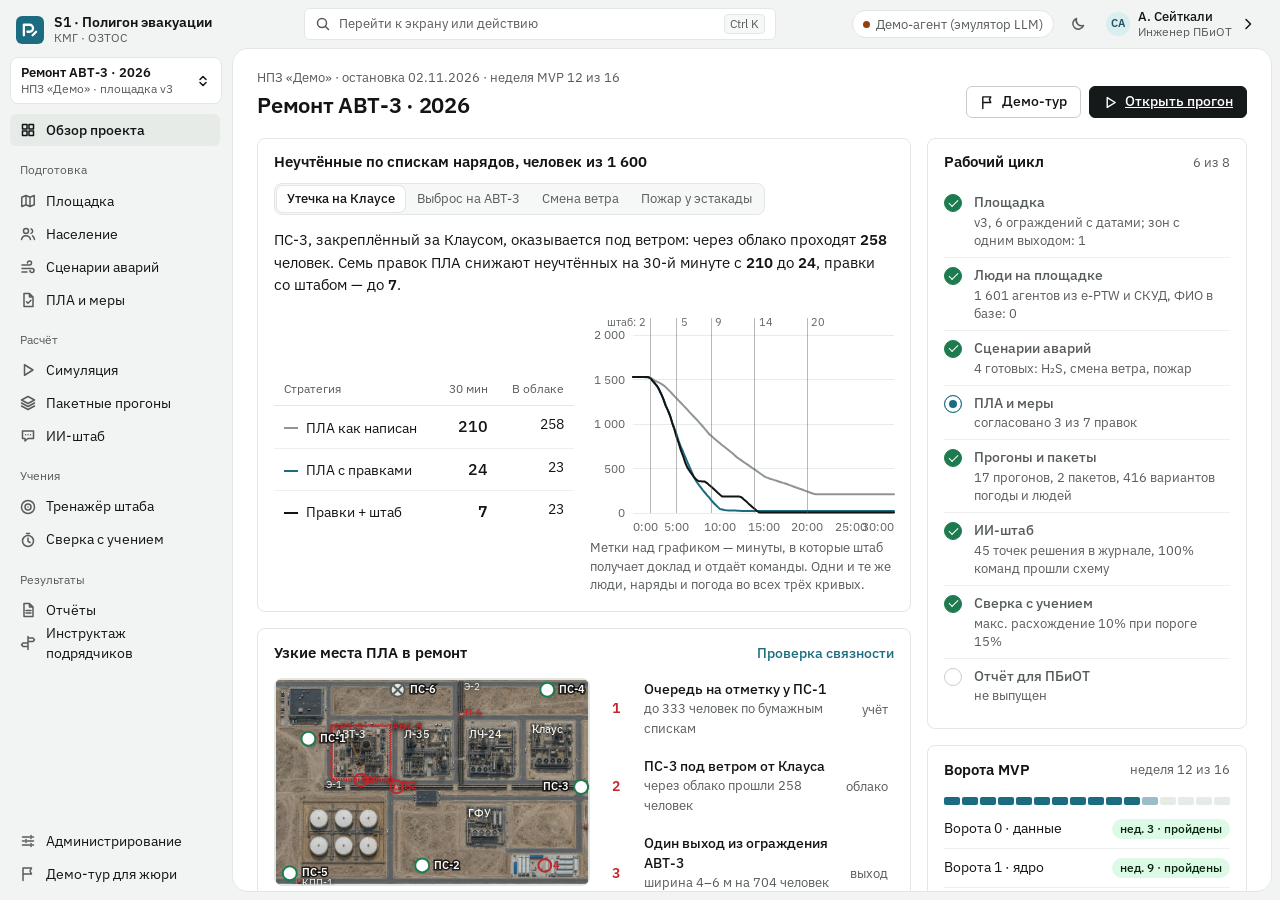
==== evakuaciya-npz.html @ 0a5c3939 "S1: прототип цифрового полигона эвакуации НПЗ Однофайловый прототип для конкурса КМГ ОЗТОС: агентная" ====
<!doctype html>
<html lang="ru" data-theme="light">
<head>
<meta charset="utf-8">
<meta name="viewport" content="width=device-width,initial-scale=1">
<title>S1 · Полигон эвакуации НПЗ</title>
<meta name="description" content="Цифровой полигон эвакуации НПЗ в остановочный ремонт: агентная симуляция людей, облака H₂S или пожара и ИИ-штаба. Прототип на синтетических данных.">
<meta name="color-scheme" content="light dark">
<link rel="icon" href="data:image/svg+xml,%3Csvg xmlns='http://www.w3.org/2000/svg' viewBox='0 0 32 32'%3E%3Crect width='32' height='32' rx='7' fill='%231b6c80'/%3E%3Cpath d='M9 22V10h6.5a4 4 0 0 1 0 8H13' fill='none' stroke='white' stroke-width='2.6' stroke-linecap='round' stroke-linejoin='round'/%3E%3Cpath d='M19 22l4-4' stroke='white' stroke-width='2.6' stroke-linecap='round'/%3E%3C/svg%3E">
<script>try{var t=localStorage.getItem('s1.theme');if(t)document.documentElement.dataset.theme=t;else if(matchMedia('(prefers-color-scheme: dark)').matches)document.documentElement.dataset.theme='dark'}catch(e){}</script>
<style>
/* cyrillic-ext */
@font-face {
  font-family: 'IBM Plex Mono';
  font-style: normal;
  font-weight: 400;
  font-display: swap;
  src: url([data-uri]) format('woff2');
  unicode-range: U+0460-052F, U+1C80-1C8A, U+20B4, U+2DE0-2DFF, U+A640-A69F, U+FE2E-FE2F;
}
/* cyrillic */
@font-face {
  font-family: 'IBM Plex Mono';
  font-style: normal;
  font-weight: 400;
  font-display: swap;
  src: url([data-uri]) format('woff2');
  unicode-range: U+0301, U+0400-045F, U+0490-0491, U+04B0-04B1, U+2116;
}
/* latin */
@font-face {
  font-family: 'IBM Plex Mono';
  font-style: normal;
  font-weight: 400;
  font-display: swap;
  src: url([data-uri]) format('woff2');
  unicode-range: U+0000-00FF, U+0131, U+0152-0153, U+02BB-02BC, U+02C6, U+02DA, U+02DC, U+0304, U+0308, U+0329, U+2000-206F, U+20AC, U+2122, U+2191, U+2193, U+2212, U+2215, U+FEFF, U+FFFD;
}
/* cyrillic-ext */
@font-face {
  font-family: 'IBM Plex Mono';
  font-style: normal;
  font-weight: 500;
  font-display: swap;
  src: url([data-uri]) format('woff2');
  unicode-range: U+0460-052F, U+1C80-1C8A, U+20B4, U+2DE0-2DFF, U+A640-A69F, U+FE2E-FE2F;
}
/* cyrillic */
@font-face {
  font-family: 'IBM Plex Mono';
  font-style: normal;
  font-weight: 500;
  font-display: swap;
  src: url([data-uri]) format('woff2');
  unicode-range: U+0301, U+0400-045F, U+0490-0491, U+04B0-04B1, U+2116;
}
/* latin */
@font-face {
  font-family: 'IBM Plex Mono';
  font-style: normal;
  font-weight: 500;
  font-display: swap;
  src: url([data-uri]) format('woff2');
  unicode-range: U+0000-00FF, U+0131, U+0152-0153, U+02BB-02BC, U+02C6, U+02DA, U+02DC, U+0304, U+0308, U+0329, U+2000-206F, U+20AC, U+2122, U+2191, U+2193, U+2212, U+2215, U+FEFF, U+FFFD;
}
/* cyrillic-ext */
@font-face {
  font-family: 'IBM Plex Sans';
  font-style: normal;
  font-weight: 400;
  font-stretch: 100%;
  font-display: swap;
  src: url([data-uri]) format('woff2');
  unicode-range: U+0460-052F, U+1C80-1C8A, U+20B4, U+2DE0-2DFF, U+A640-A69F, U+FE2E-FE2F;
}
/* cyrillic */
@font-face {
  font-family: 'IBM Plex Sans';
  font-style: normal;
  font-weight: 400;
  font-stretch: 100%;
  font-display: swap;
  src: url([data-uri]) format('woff2');
  unicode-range: U+0301, U+0400-045F, U+0490-0491, U+04B0-04B1, U+2116;
}
/* latin */
@font-face {
  font-family: 'IBM Plex Sans';
  font-style: normal;
  font-weight: 400;
  font-stretch: 100%;
  font-display: swap;
  src: url([data-uri]) format('woff2');
  unicode-range: U+0000-00FF, U+0131, U+0152-0153, U+02BB-02BC, U+02C6, U+02DA, U+02DC, U+0304, U+0308, U+0329, U+2000-206F, U+20AC, U+2122, U+2191, U+2193, U+2212, U+2215, U+FEFF, U+FFFD;
}
/* cyrillic-ext */
@font-face {
  font-family: 'IBM Plex Sans';
  font-style: normal;
  font-weight: 500;
  font-stretch: 100%;
  font-display: swap;
  src: url([data-uri]) format('woff2');
  unicode-range: U+0460-052F, U+1C80-1C8A, U+20B4, U+2DE0-2DFF, U+A640-A69F, U+FE2E-FE2F;
}
/* cyrillic */
@font-face {
  font-family: 'IBM Plex Sans';
  font-style: normal;
  font-weight: 500;
  font-stretch: 100%;
  font-display: swap;
  src: url([data-uri]) format('woff2');
  unicode-range: U+0301, U+0400-045F, U+0490-0491, U+04B0-04B1, U+2116;
}
/* latin */
@font-face {
  font-family: 'IBM Plex Sans';
  font-style: normal;
  font-weight: 500;
  font-stretch: 100%;
  font-display: swap;
  src: url([data-uri]) format('woff2');
  unicode-range: U+0000-00FF, U+0131, U+0152-0153, U+02BB-02BC, U+02C6, U+02DA, U+02DC, U+0304, U+0308, U+0329, U+2000-206F, U+20AC, U+2122, U+2191, U+2193, U+2212, U+2215, U+FEFF, U+FFFD;
}
/* cyrillic-ext */
@font-face {
  font-family: 'IBM Plex Sans';
  font-style: normal;
  font-weight: 600;
  font-stretch: 100%;
  font-display: swap;
  src: url([data-uri]) format('woff2');
  unicode-range: U+0460-052F, U+1C80-1C8A, U+20B4, U+2DE0-2DFF, U+A640-A69F, U+FE2E-FE2F;
}
/* cyrillic */
@font-face {
  font-family: 'IBM Plex Sans';
  font-style: normal;
  font-weight: 600;
  font-stretch: 100%;
  font-display: swap;
  src: url([data-uri]) format('woff2');
  unicode-range: U+0301, U+0400-045F, U+0490-0491, U+04B0-04B1, U+2116;
}
/* latin */
@font-face {
  font-family: 'IBM Plex Sans';
  font-style: normal;
  font-weight: 600;
  font-stretch: 100%;
  font-display: swap;
  src: url([data-uri]) format('woff2');
  unicode-range: U+0000-00FF, U+0131, U+0152-0153, U+02BB-02BC, U+02C6, U+02DA, U+02DC, U+0304, U+0308, U+0329, U+2000-206F, U+20AC, U+2122, U+2191, U+2193, U+2212, U+2215, U+FEFF, U+FFFD;
}

/* S1 · Полигон эвакуации. Светлая тема — «лист в раме», тёмная — «ситуационный центр».
   Сетка: сайдбар 232 + лист (инсет 8 справа и снизу). Внутри листа отступ 24, один зазор 16 по всем рядам. */
:root{
  --frame:#f1f4f2; --surface:#ffffff; --raised:#f6f8f7; --active:#e6ebe8; --border:#e2e7e4; --rule:#edf0ee; --control:#c8cfcb;
  --text:#131416; --ink:#131416; --muted:#565c59; --faint:#646a67;
  --accent:#1b6c80; --accent-ink:#ffffff; --accent-soft:#e3eff2;
  --primary:#16191a; --primary-ink:#ffffff;
  --positive:#1e7b4f; --negative:#c4242a; --warning:#92400e;
  --chart-1:#1b6c80; --chart-2:#2f70bb; --chart-3:#a86f0c; --chart-4:#565c59; --chart-muted:#b9c0bc; --chart-mark:#131416;
  --grid:#e7ebe9; --axis-ink:#5f6562; --chart-span:.06; --chart-track:#e6ebe8;
  --pill-positive-bg:#dcfae5; --pill-positive-ink:#04250e; --pill-negative-bg:#ffedea; --pill-negative-ink:#831c1e;
  --pill-warning-bg:#fff6dd; --pill-warning-ink:#7a3a0b; --pill-neutral-bg:#ebeeec; --pill-neutral-ink:#353736;
  --pill-info-bg:#e3eff2; --pill-info-ink:#0f4a59;
  /* карта */
  --map:#eef1ec; --unit:#d8ded6; --unit-line:#a9b3a7; --tank:#cad1c7; --build:#7d8a85; --rack:#55625d; --camp:#e8dfcb; --fence:#c4242a;
  --p-wait:#8a948f; --p-move:#1f6fb2; --p-queue:#c27c00; --p-reg:#2f7a3b; --p-shel:#6f7f2a; --p-camp:#a0522d; --p-inc:#c4242a; --p-left:#3d4441;
  --s-asis:#8f9692; --s-fixed:#1b6c80; --s-shtab:#2f70bb; --s-fixshtab:#131416; --s-roles:#a86f0c; --s-live:#a86f0c; --s-human:#a86f0c;
  --radius-card:8px; --radius-control:6px; --radius-chip:4px; --radius-sheet:16px;
  --gap:16px; --pad:24px; --row:44px; --ctl:32px; --side-w:232px;
  --font:"IBM Plex Sans",system-ui,-apple-system,"Segoe UI",sans-serif;
  --mono:"IBM Plex Mono",ui-monospace,Consolas,monospace;
  --shadow-float:0 10px 30px rgba(16,24,20,.14),0 2px 6px rgba(16,24,20,.06);
  --sel-line:2px;
  color-scheme:light;
}
:root[data-theme="dark"]{
  --frame:#171719; --surface:#131217; --raised:#1d1c21; --active:#212023; --border:#26252a; --rule:#1f1e23; --control:#3a3a3e;
  --text:#f4f4f5; --ink:#f4f4f5; --muted:#a2a4aa; --faint:#9a9ca2;
  --accent:#4a8ad6; --accent-ink:#0b0b0d; --accent-soft:#17263a;
  --primary:#f4f4f5; --primary-ink:#0b0b0d;
  --positive:#44a282; --negative:#e5566f; --warning:#d9a441;
  --chart-1:#f2f2f3; --chart-2:#4a8ad6; --chart-3:#d9a441; --chart-4:#8a8c92; --chart-muted:#4a4a50; --chart-mark:#f2f2f3;
  --grid:#2a292e; --axis-ink:#9a9ca2; --chart-span:.12; --chart-track:#2a292e;
  --pill-positive-bg:#1b2828; --pill-positive-ink:#5fc39c; --pill-negative-bg:#2c1a20; --pill-negative-ink:#f07b8f;
  --pill-warning-bg:#2a2416; --pill-warning-ink:#e2b75c; --pill-neutral-bg:#212023; --pill-neutral-ink:#c9cacd;
  --pill-info-bg:#17263a; --pill-info-ink:#8db8ea;
  --map:#0f0f12; --unit:#1d1f23; --unit-line:#383b40; --tank:#25272b; --build:#4c5156; --rack:#80868c; --camp:#2a261d; --fence:#e5566f;
  --p-wait:#7d8287; --p-move:#5aa9e6; --p-queue:#e2b54a; --p-reg:#5fc39c; --p-shel:#b5c45a; --p-camp:#d98b5f; --p-inc:#f0566f; --p-left:#c9cacd;
  --s-asis:#8a8c92; --s-fixed:#f2f2f3; --s-shtab:#4a8ad6; --s-fixshtab:#4a8ad6; --s-roles:#d9a441; --s-live:#d9a441; --s-human:#d9a441;
  --radius-card:6px; --radius-control:999px; --radius-chip:4px; --radius-sheet:0px;
  --row:42px; --ctl:34px;
  --shadow-float:0 12px 28px rgba(0,0,0,.45);
  --sel-line:1px;
  color-scheme:dark;
}
*{box-sizing:border-box}
[hidden]{display:none!important}
html,body{height:100%}
body{margin:0;background:var(--frame);color:var(--text);font:400 14px/1.45 var(--font);-webkit-font-smoothing:antialiased;text-rendering:optimizeLegibility}
::selection{background:var(--accent);color:var(--accent-ink)}
:focus-visible{outline:2px solid var(--accent);outline-offset:2px;border-radius:4px}
button,input,select,textarea{font:inherit;color:inherit}
button{cursor:pointer}
a{color:inherit}
h1,h2,h3,h4{margin:0;font-weight:600;line-height:1.2;text-wrap:balance}
p{margin:0}
.num,td.n,th.n,.kpi b,.tnum{font-variant-numeric:tabular-nums}
.mono{font-family:var(--mono);font-size:12.5px}
.skip{position:absolute;left:-999px;top:8px;z-index:100;background:var(--surface);padding:8px 12px;border-radius:6px}
.skip:focus{left:8px}
*{scrollbar-width:thin;scrollbar-color:var(--control) transparent}
::-webkit-scrollbar{width:10px;height:10px}::-webkit-scrollbar-thumb{background:var(--control);border-radius:8px;border:3px solid transparent;background-clip:content-box}

/* ---------- оболочка ---------- */
.app{display:grid;grid-template-columns:var(--side-w) minmax(0,1fr);grid-template-rows:48px minmax(0,1fr);height:100vh;height:100dvh}
.side{grid-row:1/3;display:flex;flex-direction:column;min-height:0;padding:12px 10px 10px}
.brand{display:flex;gap:10px;align-items:center;padding:2px 6px 12px}
.mark{width:28px;height:28px;flex:none}.mark rect{fill:var(--accent)}.mark path{stroke:var(--accent-ink)}
.brand-t{display:grid;line-height:1.2}.brand-t b{font-size:14px;font-weight:600}.brand-t span{font-size:12px;color:var(--muted)}
.proj{display:flex;align-items:center;gap:8px;width:100%;text-align:left;border:1px solid var(--border);background:var(--surface);border-radius:var(--radius-card);padding:7px 10px;margin-bottom:10px}
.proj:hover{border-color:var(--control)}
.proj-t{display:grid;flex:1;min-width:0;line-height:1.25}.proj-t b{font-size:13px;font-weight:600;white-space:nowrap;overflow:hidden;text-overflow:ellipsis}.proj-t span{font-size:12px;color:var(--muted);white-space:nowrap;overflow:hidden;text-overflow:ellipsis}
.nav{flex:1;overflow:auto;display:grid;align-content:start;gap:1px;padding-right:2px}
.nav-g{font-size:12px;color:var(--muted);padding:14px 10px 5px}
.nav a{display:flex;align-items:center;gap:10px;height:32px;padding:0 10px;border-radius:6px;text-decoration:none;color:var(--text);font-size:14px;position:relative}
.nav a .ic{color:var(--muted)}
.nav a:hover{background:var(--active)}
.nav a[aria-current="page"]{background:var(--active);font-weight:500}
.nav a[aria-current="page"] .ic{color:var(--text)}
.nav a .cnt{margin-left:auto;font-size:12px;color:var(--muted);font-variant-numeric:tabular-nums}
.nav a .cnt.hot{color:var(--negative);font-weight:600}
.nav a.locked{color:var(--muted)}
.nav a.locked .lk{margin-left:auto}
:root[data-theme="dark"] .nav a[aria-current="page"]{background:none;color:#fff}
:root[data-theme="dark"] .nav a[aria-current="page"]::after{content:"";position:absolute;left:36px;right:auto;bottom:4px;height:1px;width:var(--lw,60%);background:var(--accent)}
:root[data-theme="dark"] .nav a:hover{background:var(--raised)}
.side-foot{display:grid;gap:1px;padding-top:8px}
.ic{width:16px;height:16px;flex:none;fill:none;stroke:currentColor;stroke-width:1.5;stroke-linecap:round;stroke-linejoin:round}
.top{display:flex;align-items:center;gap:12px;padding:0 16px 0 8px;min-width:0}
.menu-btn{display:none}
.top-title{display:none}
.search{display:flex;align-items:center;gap:8px;height:32px;width:min(520px,46%);margin:0 auto;border:1px solid var(--border);background:var(--surface);border-radius:var(--radius-control);padding:0 10px;color:var(--muted);font-size:13px}
.search span{flex:1;text-align:left;white-space:nowrap;overflow:hidden;text-overflow:ellipsis}
.search:hover{border-color:var(--control)}
kbd{font-family:var(--font);font-size:11.5px;border:1px solid var(--border);border-radius:4px;padding:1px 5px;color:var(--muted);background:var(--raised)}
.top-r{display:flex;align-items:center;gap:8px;flex:none}
.icon-btn{width:32px;height:32px;display:grid;place-items:center;border:1px solid transparent;background:none;border-radius:var(--radius-control);color:var(--muted)}
.icon-btn:hover{background:var(--active);color:var(--text)}
.chip-btn{display:inline-flex;align-items:center;gap:6px;height:28px;padding:0 10px;border:1px solid var(--border);background:var(--surface);border-radius:999px;font-size:12.5px;color:var(--muted);white-space:nowrap}
.chip-btn:hover{border-color:var(--control);color:var(--text)}
.dot{width:7px;height:7px;border-radius:50%;background:currentColor;display:inline-block;flex:none}
.dot.ok{color:var(--positive)}.dot.bad{color:var(--negative)}.dot.warn{color:var(--warning)}.dot.off{color:var(--faint)}
.user{display:flex;align-items:center;gap:8px;height:32px;padding:0 8px 0 4px;border:0;background:none;border-radius:var(--radius-control)}
.user:hover{background:var(--active)}
.ava{width:24px;height:24px;border-radius:50%;display:grid;place-items:center;font-size:11px;font-weight:600;flex:none}
.user-t{display:grid;text-align:left;line-height:1.15}.user-t b{font-size:13px;font-weight:500}.user-t span{font-size:11.5px;color:var(--muted)}
.sheet{grid-column:2;margin:0 8px 8px 0;background:var(--surface);border:1px solid var(--border);border-radius:var(--radius-sheet);overflow:auto;min-width:0;position:relative;outline:none}
:root[data-theme="dark"] .sheet{margin:0;border-width:1px 0 0 1px;background:var(--frame)}
.page{padding:20px var(--pad) 40px;display:grid;gap:var(--gap);align-content:start;min-width:0}
.page>*{min-width:0}

/* ---------- заголовок экрана ---------- */
.title-row{display:flex;flex-wrap:wrap;gap:12px 24px;align-items:flex-end;justify-content:space-between;padding-bottom:4px}
.title-row .tt{display:grid;gap:4px;min-width:0;flex:1 1 420px}
.crumb{font-size:13px;color:var(--muted);display:flex;gap:6px;align-items:center;flex-wrap:wrap}
.crumb a{text-decoration:none}.crumb a:hover{color:var(--text)}
h1{font-size:22px;letter-spacing:-.01em}
:root[data-theme="dark"] h1{font-size:24px;font-weight:700}
.sub{font-size:14px;color:var(--muted);max-width:110ch}
.sub b{color:var(--text);font-weight:600}
.actions{display:flex;flex-wrap:wrap;gap:8px;align-items:center}
h2{font-size:16px}
h3{font-size:14px;font-weight:600}
:root[data-theme="dark"] h2{font-weight:600}
.sec-h{display:flex;align-items:baseline;justify-content:space-between;gap:12px;flex-wrap:wrap}
.sec-h .meta{font-size:12.5px;color:var(--muted)}
.note{font-size:13px;color:var(--muted)}
sub{font-size:.68em;line-height:0;vertical-align:-.12em}
.lead{font-size:14px;color:var(--text);max-width:96ch}

/* ---------- кнопки и контролы ---------- */
.btn{display:inline-flex;align-items:center;justify-content:center;gap:7px;height:var(--ctl);padding:0 13px;border:1px solid var(--control);background:var(--surface);border-radius:var(--radius-control);font-size:13.5px;font-weight:500;white-space:nowrap;transition:background .15s,border-color .15s,transform .1s}
.btn:hover{border-color:var(--text)}
.btn:active{transform:translateY(1px)}
.btn.primary{background:var(--primary);border-color:var(--primary);color:var(--primary-ink)}
.btn.primary:hover{opacity:.9}
.btn.accent{background:var(--accent);border-color:var(--accent);color:var(--accent-ink)}
.btn.ghost{border-color:transparent;background:none}
.btn.ghost:hover{background:var(--active);border-color:transparent}
.btn.sm{height:28px;padding:0 10px;font-size:13px}
.btn.danger{color:var(--negative);border-color:var(--pill-negative-bg)}
.btn:disabled,.btn[aria-disabled="true"]{opacity:.55;cursor:not-allowed;transform:none}
.btn .ic{width:15px;height:15px}
.link{background:none;border:0;padding:0;color:var(--accent);font-weight:500;text-decoration:none;cursor:pointer}
.link:hover{text-decoration:underline;text-underline-offset:3px}
:root[data-theme="dark"] .link{color:#8db8ea}
.seg{min-width:0;display:inline-flex;align-items:center;gap:2px;padding:2px;background:var(--raised);border:1px solid var(--border);border-radius:calc(var(--radius-control) + 2px);max-width:100%;overflow-x:auto}
.seg button{height:26px;padding:0 10px;border:0;background:none;border-radius:var(--radius-control);font-size:13px;color:var(--muted);white-space:nowrap}
.seg button:hover{color:var(--text)}
.seg button[aria-pressed="true"]{background:var(--surface);color:var(--text);font-weight:500;box-shadow:0 0 0 1px var(--border)}
:root[data-theme="dark"] .seg{background:none;border-color:transparent;padding:0;gap:14px}
:root[data-theme="dark"] .seg button{padding:0;height:26px;border-radius:0}
:root[data-theme="dark"] .seg button[aria-pressed="true"]{background:none;box-shadow:inset 0 -1px 0 var(--accent);color:#fff}
.tabs{display:flex;gap:20px;border-bottom:1px solid var(--border);overflow-x:auto;scrollbar-width:none}
.tabs button,.tabs a{height:38px;border:0;background:none;padding:0;font-size:14px;color:var(--muted);white-space:nowrap;position:relative;text-decoration:none;display:inline-flex;align-items:center;gap:6px}
.tabs button:hover,.tabs a:hover{color:var(--text)}
.tabs [aria-selected="true"]{color:var(--text);font-weight:500}
.tabs [aria-selected="true"]::after{content:"";position:absolute;left:-2px;right:-2px;bottom:-1px;height:var(--sel-line);background:var(--text)}
:root[data-theme="dark"] .tabs [aria-selected="true"]::after{background:var(--accent);left:0;right:0}
.tabs .c{font-size:12px;color:var(--muted)}
.field{display:grid;gap:6px;min-width:0}
.field>label,.field>.lab{font-size:13px;font-weight:500}
.field .hint{font-size:12px;color:var(--muted)}
.inp,.sel,textarea.inp{height:36px;border:1px solid var(--control);background:var(--surface);border-radius:var(--radius-control);padding:0 10px;min-width:0;width:100%}
:root[data-theme="dark"] .inp,:root[data-theme="dark"] .sel{border-radius:6px;background:var(--raised)}
textarea.inp{height:auto;min-height:96px;padding:8px 10px;font-family:var(--mono);font-size:12.5px;line-height:1.5;resize:vertical}
.inp:hover,.sel:hover{border-color:var(--muted)}
.inp:focus,.sel:focus{outline:2px solid var(--accent);outline-offset:-1px;border-color:transparent}
.sel{appearance:none;background-image:url("data:image/svg+xml,%3Csvg xmlns='http://www.w3.org/2000/svg' viewBox='0 0 16 16'%3E%3Cpath d='M4.5 6.5 8 10l3.5-3.5' fill='none' stroke='%23777' stroke-width='1.5' stroke-linecap='round'/%3E%3C/svg%3E");background-repeat:no-repeat;background-position:right 8px center;background-size:14px;padding-right:28px}
.sel.sm,.inp.sm{height:30px;font-size:13px}
.range{display:grid;grid-template-columns:minmax(0,1fr) auto;gap:10px;align-items:center}
.range output{font-size:13px;font-variant-numeric:tabular-nums;min-width:52px;text-align:right}
input[type=range]{accent-color:var(--accent);width:100%}
input[type=checkbox],input[type=radio]{accent-color:var(--accent);width:15px;height:15px;margin:0}
.chk{display:inline-flex;align-items:center;gap:8px;font-size:13.5px;cursor:pointer}
.switch{position:relative;width:30px;height:18px;flex:none;appearance:none;background:var(--control);border-radius:999px;cursor:pointer;transition:background .15s;margin:0}
.switch::after{content:"";position:absolute;left:2px;top:2px;width:14px;height:14px;border-radius:50%;background:#fff;transition:transform .15s}
.switch:checked{background:var(--positive)}
.switch:checked::after{transform:translateX(12px)}
.switch:disabled{opacity:.5;cursor:not-allowed}
.grid-f{display:grid;grid-template-columns:repeat(auto-fill,minmax(210px,1fr));gap:14px 16px}

/* ---------- панели ---------- */
.card{background:var(--surface);border:1px solid var(--border);border-radius:var(--radius-card);min-width:0}
:root[data-theme="dark"] .card{background:var(--surface);border-color:var(--border)}
.card-h{display:flex;align-items:center;justify-content:space-between;gap:12px;padding:14px 16px 0;flex-wrap:wrap}
.card-h h2,.card-h h3{font-size:15px}
.card-h .meta{font-size:12.5px;color:var(--muted)}
.card-b{padding:14px 16px 16px;display:grid;gap:12px;min-width:0}
.card-b>*{min-width:0}
.well{background:var(--raised);border-radius:var(--radius-card);padding:12px 14px}
.row2{display:grid;grid-template-columns:minmax(0,1fr) minmax(0,1fr);gap:var(--gap);align-items:start}
.row-rail{display:grid;grid-template-columns:minmax(0,1fr) 360px;gap:var(--gap);align-items:start}
.row-3{display:grid;grid-template-columns:repeat(3,minmax(0,1fr));gap:var(--gap);align-items:start}
.stack{display:grid;gap:var(--gap);align-content:start;min-width:0}
.split{display:grid;grid-template-columns:minmax(0,1.15fr) minmax(0,1fr);gap:var(--gap);align-items:start}

/* KPI: один контейнер, ячейки разделены линиями */
.kpis{display:grid;grid-template-columns:repeat(var(--n,4),minmax(0,1fr));border:1px solid var(--border);border-radius:var(--radius-card);background:var(--surface)}
.kpis>div{padding:12px 16px;display:grid;gap:2px;align-content:start;min-width:0}
.kpis>div+div{border-left:1px solid var(--border)}
.kpis .l{font-size:13px;color:var(--muted)}
.kpis b{font-size:24px;font-weight:500;letter-spacing:-.01em;line-height:1.2}
:root[data-theme="dark"] .kpis b{font-weight:400}
.kpis .c{font-size:12px;color:var(--muted)}
.kpis b small{font-size:13px;color:var(--muted);font-weight:400;margin-left:3px}
.kpis .bad b{color:var(--negative)}.kpis .ok b{color:var(--positive)}
.kpis.big b{font-size:28px}

/* таблицы */
.tbox{overflow-x:auto;max-width:100%}
table.t{border-collapse:collapse;width:100%;font-size:13.5px}
table.t th{font-size:12px;font-weight:400;color:var(--muted);text-align:left;padding:8px 10px;white-space:nowrap;vertical-align:bottom}
table.t td{padding:9px 10px;border-top:1px solid var(--rule);vertical-align:top}
table.t tr:first-child td{border-top-color:var(--border)}
table.t td.n,table.t th.n{text-align:right;white-space:nowrap}
table.t td .s2{display:block;font-size:12px;color:var(--muted)}
table.t tbody tr.click{cursor:pointer}
table.t tbody tr.click:hover td{background:var(--raised)}
table.t tr.sel td{background:var(--active)}
table.t .better{color:var(--positive);font-weight:600}
table.t .worse{color:var(--negative);font-weight:600}
table.t .muted{color:var(--muted)}
.dash{color:var(--faint)}
.pill{display:inline-flex;align-items:center;gap:5px;height:20px;padding:0 8px;border-radius:999px;font-size:12px;font-weight:500;white-space:nowrap;flex:none;background:var(--pill-neutral-bg);color:var(--pill-neutral-ink)}
.pill.ok{background:var(--pill-positive-bg);color:var(--pill-positive-ink)}
.pill.bad{background:var(--pill-negative-bg);color:var(--pill-negative-ink)}
.pill.warn{background:var(--pill-warning-bg);color:var(--pill-warning-ink)}
.pill.info{background:var(--pill-info-bg);color:var(--pill-info-ink)}
.tag{font-family:var(--mono);font-size:12px;padding:1px 6px;border-radius:var(--radius-chip);background:var(--raised);border:1px solid var(--border);white-space:nowrap}
.sw{display:inline-block;width:10px;height:10px;border-radius:2px;flex:none;vertical-align:-1px}
.swl{display:inline-block;width:14px;height:0;border-top:2px solid;vertical-align:3px;flex:none}
.lg{display:flex;flex-wrap:wrap;gap:4px 14px;font-size:12.5px;color:var(--muted);align-items:center}
.lg span{display:inline-flex;align-items:center;gap:6px}
.notice{display:flex;gap:10px;align-items:flex-start;padding:10px 14px;border-radius:var(--radius-card);background:var(--pill-warning-bg);color:var(--pill-warning-ink);font-size:13px;border:1px solid color-mix(in srgb,var(--pill-warning-ink) 18%,transparent)}
.notice.info{background:var(--pill-info-bg);color:var(--pill-info-ink);border-color:color-mix(in srgb,var(--pill-info-ink) 15%,transparent)}
.notice.bad{background:var(--pill-negative-bg);color:var(--pill-negative-ink);border-color:color-mix(in srgb,var(--pill-negative-ink) 15%,transparent)}
.notice.ok{background:var(--pill-positive-bg);color:var(--pill-positive-ink);border-color:color-mix(in srgb,var(--pill-positive-ink) 15%,transparent)}
.notice b{font-weight:600}
.finding{font-size:15px;line-height:1.5;max-width:100ch}
.finding b{font-weight:600}
.empty{border:1px dashed var(--control);border-radius:var(--radius-card);padding:14px 16px;font-size:13px;color:var(--muted);display:flex;gap:12px;align-items:center;justify-content:space-between;flex-wrap:wrap}
.sk{background:var(--raised);border-radius:4px;color:transparent!important}
.kv{display:grid;grid-template-columns:auto minmax(0,1fr);gap:6px 16px;font-size:13.5px}
.kv dt{color:var(--muted)}.kv dd{margin:0;text-align:right;font-variant-numeric:tabular-nums}
.list{display:grid}
.list>*{display:grid;grid-template-columns:minmax(0,1fr) auto;gap:4px 12px;align-items:center;padding:9px 0;border-top:1px solid var(--rule);font-size:13.5px}
.list>*:first-child{border-top:0;padding-top:2px}
.list .s2{grid-column:1;font-size:12px;color:var(--muted)}
.list button.it{all:unset;display:contents}
.it-btn{display:grid;grid-template-columns:22px minmax(0,1fr) auto;gap:10px;align-items:center;text-align:left;width:100%;border:0;background:none;padding:9px 6px;border-radius:6px;font-size:13.5px}
.it-btn:hover{background:var(--raised)}
.it-btn .r{font-size:12.5px;color:var(--muted);font-variant-numeric:tabular-nums}
.it-btn .k{font-size:12.5px;color:var(--muted);font-variant-numeric:tabular-nums}

/* шаги рабочего цикла */
.steps{display:grid;gap:0}
.step{display:grid;grid-template-columns:20px minmax(0,1fr) auto;gap:10px;align-items:start;padding:8px 0;border-top:1px solid var(--rule);text-decoration:none}
.step:first-child{border-top:0}
.step .st{width:18px;height:18px;border-radius:50%;border:1.5px solid var(--control);display:grid;place-items:center;margin-top:1px}
.step.done .st{background:var(--positive);border-color:var(--positive)}
.step.done .st::after{content:"";width:8px;height:4px;border:solid #fff;border-width:0 0 1.6px 1.6px;transform:rotate(-45deg) translate(1px,-1px)}
.step.now .st{border-color:var(--accent);box-shadow:inset 0 0 0 4px var(--surface);background:var(--accent)}
.step b{font-size:13.5px;font-weight:500;display:block}
.step span{font-size:12.5px;color:var(--muted)}
.step .r{font-size:12.5px;color:var(--muted);font-variant-numeric:tabular-nums;white-space:nowrap}
.step:hover b{text-decoration:underline;text-underline-offset:3px}

/* ворота */
.gates{display:grid;grid-template-columns:repeat(16,minmax(0,1fr));gap:2px;margin-top:4px}
.gates i{height:8px;border-radius:2px;background:var(--chart-track)}
.gates i.d{background:var(--chart-1)}.gates i.c{background:var(--chart-1);opacity:.45}
.gate-l{display:grid;grid-template-columns:repeat(16,minmax(0,1fr));font-size:11.5px;color:var(--muted);margin-top:4px}

/* ---------- карта ---------- */
.mapwrap{position:relative;background:var(--map);border:1px solid var(--border);border-radius:var(--radius-card);overflow:hidden;min-width:0}
.mapwrap canvas{display:block;width:100%;height:auto;touch-action:none;cursor:grab}
.mapwrap canvas.dragging{cursor:grabbing}
.mapwrap canvas.pick{cursor:pointer}
.mapwrap canvas.move{cursor:move}
.map-tools{position:absolute;right:10px;top:10px;display:grid;gap:4px}
.map-tools button{width:30px;height:30px;display:grid;place-items:center;border:1px solid var(--border);background:var(--surface);border-radius:6px;color:var(--text)}
.map-tools button:hover{border-color:var(--control)}
.map-tip{position:absolute;pointer-events:none;background:var(--surface);color:var(--text);border:1px solid var(--border);border-radius:6px;padding:6px 9px;font-size:12.5px;line-height:1.35;box-shadow:var(--shadow-float);max-width:260px;opacity:0;transition:opacity .12s;z-index:2}
.map-tip b{font-weight:600}
.mapbar{display:flex;flex-wrap:wrap;gap:6px 14px;align-items:center;padding:8px 12px;background:var(--surface);border-top:1px solid var(--border);font-size:12.5px;color:var(--muted)}
.mapbar .chk{font-size:12.5px;color:var(--text)}
.leg{display:inline-flex;align-items:center;gap:5px;white-space:nowrap}
.leg i{width:8px;height:8px;border-radius:2px;display:inline-block}
.map-clock{position:absolute;left:12px;top:10px;background:var(--surface);border:1px solid var(--border);border-radius:6px;padding:4px 10px;font-family:var(--mono);font-size:14px;font-variant-numeric:tabular-nums}

/* плеер и минутная полоса */
.player{display:grid;grid-template-columns:minmax(0,1fr) 340px;gap:var(--gap);align-items:start}
.transport{display:flex;flex-wrap:wrap;align-items:center;gap:8px}
.clock{font-family:var(--mono);font-size:26px;font-variant-numeric:tabular-nums;letter-spacing:-.02em;line-height:1}
.clock small{font-size:13px;color:var(--muted);font-family:var(--font);margin-left:6px;letter-spacing:0}
.strip{position:relative;height:56px;margin-top:6px;user-select:none;cursor:pointer}
.strip .tr{position:absolute;left:0;right:0;top:22px;height:6px;border-radius:3px;background:var(--chart-track)}
.strip .fill{position:absolute;left:0;top:22px;height:6px;border-radius:3px;background:var(--chart-1)}
.strip .head{position:absolute;top:14px;width:2px;height:22px;background:var(--text);margin-left:-1px;border-radius:1px}
.strip .mk{position:absolute;top:0;transform:translateX(-50%);display:grid;justify-items:center;gap:2px}
.strip .mk i{width:9px;height:9px;border-radius:2px;transform:rotate(45deg);background:var(--chart-2);border:1.5px solid var(--surface)}
.strip .mk span{font-size:11px;color:var(--muted);white-space:nowrap}
.strip .ev{position:absolute;top:31px;width:2px;height:8px;margin-left:-1px;background:var(--faint);opacity:.7}
.strip .ev.bad{background:var(--negative);opacity:1}
.strip .ev.ok{background:var(--positive);opacity:1}
.strip .ticks{position:absolute;left:0;right:0;top:40px;display:flex;justify-content:space-between;font-size:11px;color:var(--muted);font-variant-numeric:tabular-nums}
.feed{display:grid;gap:0;max-height:360px;overflow:auto}
.fi{display:grid;grid-template-columns:44px minmax(0,1fr);gap:8px;padding:7px 0;border-top:1px solid var(--rule);font-size:13.5px}
.fi:first-child{border-top:0}
.fi .tm{font-family:var(--mono);font-size:12px;color:var(--muted);padding-top:1px}
.fi .k{font-size:12px;color:var(--muted)}
.fi.bad .k{color:var(--negative)}
.fi.sh .k{color:var(--chart-2)}
.fi.ok .k{color:var(--positive)}
.fi ul{margin:3px 0 0;padding-left:16px;font-size:12.5px;color:var(--muted)}
.mk-kpi{display:grid;grid-template-columns:repeat(2,minmax(0,1fr));border:1px solid var(--border);border-radius:var(--radius-card)}
.mk-kpi>div{padding:9px 12px;display:grid;gap:1px;border-top:1px solid var(--border)}
.mk-kpi>div:nth-child(-n+2){border-top:0}
.mk-kpi>div:nth-child(2n){border-left:1px solid var(--border)}
.mk-kpi .w{grid-column:1/-1;border-left:0!important}
.mk-kpi b{font-size:20px;font-weight:500;font-variant-numeric:tabular-nums;line-height:1.25}
.mk-kpi span{font-size:12px;color:var(--muted);line-height:1.3}
.mk-kpi .bad b{color:var(--negative)}.mk-kpi .ok b{color:var(--positive)}
.bar8{height:6px;border-radius:3px;background:var(--chart-track);overflow:hidden}
.bar8 i{display:block;height:100%;background:var(--chart-1)}

/* ИИ-штаб */
.dp{border:1px solid var(--border);border-radius:var(--radius-card);overflow:hidden}
.dp-h{display:flex;justify-content:space-between;align-items:center;gap:10px;flex-wrap:wrap;padding:10px 14px;background:var(--raised)}
.dp-h b{font-size:14px}
.roles{display:grid;grid-template-columns:repeat(4,minmax(0,1fr))}
.roles>div{padding:10px 14px;display:grid;gap:4px;align-content:start;font-size:14px;border-top:1px solid var(--rule)}
.roles>div+div{border-left:1px solid var(--rule)}
.roles .rn{font-size:12px;color:var(--muted);font-weight:500}
.dec{padding:12px 14px;border-top:1px solid var(--rule);display:grid;gap:8px}
.acts{display:flex;flex-wrap:wrap;gap:6px}
.act{display:inline-flex;align-items:center;gap:6px;font-size:13px;padding:3px 9px;border-radius:999px;background:var(--pill-info-bg);color:var(--pill-info-ink);white-space:nowrap}
.act.rej{background:var(--pill-negative-bg);color:var(--pill-negative-ink);text-decoration:line-through}
.act.prop{background:var(--raised);color:var(--muted)}
details.raw{border-top:1px solid var(--rule)}
details.raw summary{cursor:pointer;font-size:12.5px;color:var(--muted);padding:8px 14px}
details.raw summary:hover{color:var(--text)}
pre.code{margin:0;padding:10px 14px;font-family:var(--mono);font-size:12px;line-height:1.5;white-space:pre-wrap;overflow-wrap:anywhere;max-height:300px;overflow:auto;background:var(--raised)}

/* тепловая таблица */
.heat td.n{font-variant-numeric:tabular-nums}
.hcell{position:relative}
.hcell span{position:relative}

/* слои над страницей */
.scrim{position:fixed;inset:0;background:rgba(10,14,12,.38);z-index:40}
.drawer{position:fixed;top:8px;right:8px;bottom:8px;width:min(520px,calc(100vw - 16px));background:var(--surface);border:1px solid var(--border);border-radius:12px;box-shadow:var(--shadow-float);z-index:50;display:flex;flex-direction:column;animation:dIn .2s cubic-bezier(.2,.8,.2,1)}
@keyframes dIn{from{transform:translateX(24px);opacity:0}to{transform:none;opacity:1}}
.drawer-h{display:flex;align-items:center;justify-content:space-between;gap:10px;padding:14px 16px;border-bottom:1px solid var(--border)}
.drawer-h h2{font-size:16px}
.drawer-b{padding:16px;overflow:auto;display:grid;gap:14px;align-content:start;flex:1}
.drawer-f{padding:12px 16px;border-top:1px solid var(--border);display:flex;gap:8px;justify-content:flex-end;flex-wrap:wrap}
.modal{position:fixed;left:50%;top:12vh;transform:translateX(-50%);width:min(560px,calc(100vw - 24px));max-height:76vh;background:var(--surface);border:1px solid var(--border);border-radius:12px;box-shadow:var(--shadow-float);z-index:50;display:flex;flex-direction:column;animation:mIn .18s ease-out}
@keyframes mIn{from{opacity:0;transform:translate(-50%,8px)}to{opacity:1;transform:translate(-50%,0)}}
.menu{position:fixed;z-index:60;background:var(--surface);border:1px solid var(--border);border-radius:8px;box-shadow:var(--shadow-float);padding:4px;min-width:220px;display:grid}
.menu button{display:grid;grid-template-columns:20px minmax(0,1fr) auto;gap:8px;align-items:center;text-align:left;border:0;background:none;padding:7px 8px;border-radius:5px;font-size:13.5px}
.menu button:hover,.menu button:focus-visible{background:var(--active);outline:none}
.menu button span{font-size:12px;color:var(--muted)}
.menu hr{border:0;border-top:1px solid var(--border);margin:4px 0}
.menu .mh{font-size:12px;color:var(--muted);padding:6px 8px 4px}
.toasts{position:fixed;right:16px;bottom:16px;display:grid;gap:8px;z-index:70;justify-items:end}
.toast{display:flex;gap:10px;align-items:center;background:var(--primary);color:var(--primary-ink);border-radius:8px;padding:10px 14px;font-size:13.5px;box-shadow:var(--shadow-float);max-width:420px;animation:tIn .2s ease-out}
.toast .link{color:inherit;text-decoration:underline}
@keyframes tIn{from{opacity:0;transform:translateY(8px)}to{opacity:1;transform:none}}
.palette{position:fixed;left:50%;top:14vh;transform:translateX(-50%);width:min(620px,calc(100vw - 24px));background:var(--surface);border:1px solid var(--border);border-radius:12px;box-shadow:var(--shadow-float);z-index:60;overflow:hidden}
.palette input{width:100%;height:48px;border:0;border-bottom:1px solid var(--border);padding:0 16px;font-size:15px;background:none;outline:none}
.palette .res{max-height:50vh;overflow:auto;padding:6px}
.palette .res button{display:grid;grid-template-columns:20px minmax(0,1fr) auto;gap:10px;align-items:center;width:100%;text-align:left;border:0;background:none;padding:8px 10px;border-radius:6px;font-size:14px}
.palette .res button[aria-selected="true"]{background:var(--active)}
.palette .res .k{font-size:12px;color:var(--muted)}
/* демо-тур */
.tour{position:fixed;z-index:80;width:min(380px,calc(100vw - 24px));background:var(--primary);color:var(--primary-ink);border-radius:10px;padding:14px 16px;box-shadow:var(--shadow-float);display:grid;gap:10px;animation:tIn .2s ease-out}
.tour h3{font-size:15px}
.tour p{font-size:13.5px;line-height:1.5;opacity:.92}
.tour .tf{display:flex;justify-content:space-between;align-items:center;gap:8px}
.tour .tf span{font-size:12px;opacity:.75;font-variant-numeric:tabular-nums}
.tour .btn{border-color:color-mix(in srgb,var(--primary-ink) 30%,transparent);background:none;color:var(--primary-ink)}
.tour .btn.primary{background:var(--primary-ink);color:var(--primary);border-color:var(--primary-ink)}
.tour-ring{position:fixed;z-index:79;border-radius:10px;box-shadow:0 0 0 2px var(--accent),0 0 0 9999px rgba(10,14,12,.32);pointer-events:none;transition:left .25s cubic-bezier(.2,.8,.2,1),top .25s cubic-bezier(.2,.8,.2,1),width .25s cubic-bezier(.2,.8,.2,1),height .25s cubic-bezier(.2,.8,.2,1)}
.progress{height:6px;border-radius:3px;background:var(--chart-track);overflow:hidden}
.progress i{display:block;height:100%;background:var(--chart-1);transition:width .25s}
.workers{display:grid;grid-template-columns:repeat(auto-fill,minmax(150px,1fr));gap:8px}
.wk{border:1px solid var(--border);border-radius:6px;padding:8px 10px;font-size:12.5px;display:grid;gap:4px}
.wk b{font-weight:500}
.wk .progress{height:4px}
.drop{border:1px dashed var(--control);border-radius:var(--radius-card);padding:16px;display:flex;gap:14px;align-items:center;flex-wrap:wrap;justify-content:space-between;transition:background .15s,border-color .15s}
.drop.over{background:var(--accent-soft);border-color:var(--accent)}
.drop .dt{display:grid;gap:2px;font-size:13.5px}
.drop .dt span{font-size:12.5px;color:var(--muted)}
.cmd{display:grid;grid-template-columns:minmax(0,1.3fr) minmax(0,1fr) minmax(0,1fr) auto;gap:8px;align-items:end}
.brief-card{border:1px solid var(--border);border-radius:var(--radius-card);padding:14px 16px;display:grid;gap:10px;break-inside:avoid}
.wind-grid{display:grid;grid-template-columns:repeat(4,minmax(0,1fr));gap:6px}
.wind-grid div{border:1px solid var(--rule);border-radius:6px;padding:6px 8px;display:grid;gap:1px;font-size:12.5px}
.wind-grid div b{font-size:14px;font-weight:600}
.wind-grid div.bad{border-color:color-mix(in srgb,var(--negative) 40%,transparent)}
.compass{width:18px;height:18px;flex:none}
.score{font-size:40px;font-weight:500;letter-spacing:-.02em;line-height:1}
.tl{display:grid;gap:0}
.tl>div{display:grid;grid-template-columns:52px minmax(0,1fr);gap:10px;padding:8px 0;border-top:1px solid var(--rule);font-size:13px}
.tl>div:first-child{border-top:0}
.tl .tm{font-family:var(--mono);font-size:12px;color:var(--muted)}
.report-doc{background:#fff;color:#16191a;border:1px solid var(--border);border-radius:6px;padding:28px 32px;font-size:13px;line-height:1.5;max-height:72vh;overflow:auto}
.report-doc .rd1{font-size:20px;font-weight:600;line-height:1.25;color:#16191a;margin-bottom:6px;text-wrap:balance}
.report-doc h2{font-size:14.5px;margin:18px 0 6px;color:#16191a}
.report-doc table{border-collapse:collapse;width:100%;font-size:12px;margin:6px 0}
.report-doc td,.report-doc th{border:1px solid #d5dad7;padding:5px 7px;text-align:left;vertical-align:top}
.report-doc td.n{text-align:right;font-variant-numeric:tabular-nums}
.report-doc .lim{background:#eef3f2;border-radius:6px;padding:10px 14px;margin-top:10px}
.report-doc .meta{color:#555;font-size:12px}
.stamp{font-size:12px;color:var(--muted);display:inline-flex;align-items:center;gap:6px}

@media (max-width:1280px){.player{grid-template-columns:minmax(0,1fr) 300px}.row-rail{grid-template-columns:minmax(0,1fr) 320px}}
@media (max-width:1100px){
  .app{grid-template-columns:minmax(0,1fr)}
  .side{position:fixed;inset:0 auto 0 0;width:min(300px,86vw);z-index:55;background:var(--frame);transform:translateX(-105%);transition:transform .22s cubic-bezier(.2,.8,.2,1)}
  .side.open{transform:none;box-shadow:var(--shadow-float)}
  .sheet{grid-column:1;margin:0 8px 8px}
  .menu-btn{display:grid;place-items:center;width:36px;height:36px;border:0;background:none;border-radius:6px}
  .top{padding:0 8px}
  .top-title{display:block;font-weight:600;font-size:15px;white-space:nowrap;overflow:hidden;text-overflow:ellipsis;flex:1}
  .search{width:auto;margin:0;flex:none}.search span,.search kbd{display:none}
  .player,.row-rail,.split,.row2{grid-template-columns:minmax(0,1fr)!important}
  .roles{grid-template-columns:repeat(2,minmax(0,1fr))}
  .roles>div:nth-child(3){border-left:0}
}
@media (max-width:760px){
  .page{padding:16px 16px 32px}
  .row2,.row-3{grid-template-columns:minmax(0,1fr)}
  .kpis{grid-template-columns:repeat(2,minmax(0,1fr))}
  .kpis>div{border-left:0!important;border-top:1px solid var(--border)}
  .kpis>div:nth-child(-n+2){border-top:0}
  .kpis>div:nth-child(2n){border-left:1px solid var(--border)!important}
  .kpis>div:last-child:nth-child(odd){grid-column:1/-1;border-left:0!important}
  .user-t,.chip-btn .lbl{display:none}
  .roles{grid-template-columns:minmax(0,1fr)}
  .roles>div{border-left:0!important}
  .cmd{grid-template-columns:minmax(0,1fr)}
  .wind-grid{grid-template-columns:repeat(2,minmax(0,1fr))}
  .sheet{margin:0;border-radius:0;border-width:1px 0 0}
  h1{font-size:20px}
  .drawer{top:0;right:0;bottom:0;width:100vw;border-radius:0}
  .t-hide-sm{display:none}
  .actions .seg,.card-h .seg{flex-wrap:wrap;overflow:visible}
}
@media (prefers-reduced-motion:reduce){*{animation:none!important;transition:none!important}}
@media print{
  body{background:#fff}
  .side,.top,.toasts,#layer,.scrim{display:none!important}
  .app{display:block;height:auto}
  .sheet{margin:0;border:0;overflow:visible}
  .no-print{display:none!important}
}

</style>
</head>
<body>
<a class="skip" href="#view">К содержимому</a>
<div class="app" id="app">
  <aside class="side" id="side" aria-label="Навигация">
    <div class="brand">
      <svg class="mark" viewBox="0 0 32 32" aria-hidden="true"><rect width="32" height="32" rx="7"/><path d="M9 22V10h6.5a4 4 0 0 1 0 8H13" fill="none" stroke-width="2.6" stroke-linecap="round" stroke-linejoin="round"/><path d="M19 22l4-4" stroke-width="2.6" stroke-linecap="round"/></svg>
      <div class="brand-t"><b>S1 · Полигон эвакуации</b><span>КМГ · ОЗТОС</span></div>
    </div>
    <button class="proj" type="button" id="projBtn" aria-haspopup="menu">
      <span class="proj-t"><b id="projName">Ремонт АВТ-3 · 2026</b><span id="projSub">НПЗ «Демо» · площадка v3</span></span>
      <svg class="ic" viewBox="0 0 16 16" aria-hidden="true"><path d="M5 6.5 8 3.5l3 3M5 9.5l3 3 3-3"/></svg>
    </button>
    <nav class="nav" id="nav"></nav>
    <div class="side-foot" id="sideFoot"></div>
  </aside>
  <header class="top" id="top">
    <button class="menu-btn" type="button" id="menuBtn" aria-label="Меню"><svg class="ic" viewBox="0 0 16 16" aria-hidden="true"><path d="M2.5 4.5h11M2.5 8h11M2.5 11.5h11"/></svg></button>
    <span class="top-title" id="topTitle"></span>
    <button class="search" type="button" id="searchBtn"><svg class="ic" viewBox="0 0 16 16" aria-hidden="true"><circle cx="7" cy="7" r="4.5"/><path d="m10.5 10.5 3 3"/></svg><span>Перейти к экрану или действию</span><kbd>Ctrl K</kbd></button>
    <div class="top-r">
      <button class="chip-btn" type="button" id="llmBtn" title="Статус языковой модели ИИ-штаба"></button>
      <button class="icon-btn" type="button" id="themeBtn" aria-label="Переключить тему"></button>
      <button class="user" type="button" id="userBtn" aria-haspopup="menu"></button>
    </div>
  </header>
  <main class="sheet" id="view" tabindex="-1"></main>
</div>
<div class="scrim" id="scrim" hidden></div>
<div class="toasts" id="toasts" role="status" aria-live="polite"></div>
<div id="layer"></div>
<script id="src-engine">
// Симулятор эвакуации НПЗ в остановочный ремонт. Один код для браузера и Node. Всё вымышлено.
const SIMLIB=(function(){
const CELL=2, W=640, H=420, GW=W/CELL, GH=H/CELL;
// ---------- площадка (метры, x — восток, y — север)
const UNITS=[
 {id:'AVT',name:'АВТ-3 (в ремонте)',r:[120,220,230,320]},
 {id:'REF',name:'Риформинг Л-35',r:[260,220,360,320]},
 {id:'HDS',name:'Гидроочистка ЛЧ-24',r:[392,220,490,320]},
 {id:'CLAUS',name:'Производство серы (Клаус)',r:[520,240,610,330]},
 {id:'GFU',name:'ГФУ',r:[390,80,470,160]},
];
const CAMP={id:'CAMP',name:'Городок подрядчиков',r:[480,14,620,64]};
const BUILD=[{id:'ADM',name:'Админкорпус и ЦЗЛ',r:[30,330,100,400],door:[104,362],shelter:0.12},{id:'OP',name:'Операторная (подпор воздуха)',r:[288,168,332,192],door:[310,164],shelter:0.0}];
const TANKS=[[90,80],[140,80],[190,80],[90,135],[140,135],[190,135]];
const TANKFARM=[55,45,225,170];
const RACKS=[ // эстакады: прямоугольник и проходы под ними
 {id:'E1',name:'Эстакада Э-1',r:[100,197,626,203],gaps:[[143,153],[243,253],[363,373],[473,483],[573,583]],axis:'x'},
 {id:'E2',name:'Эстакада Э-2',r:[377,203,383,416],gaps:[[255,263],[345,353]],axis:'y'},
];
const MUSTER=[
 {id:'ПС-1',x:68,y:298,name:'ПС-1 у админкорпуса'},
 {id:'ПС-2',x:300,y:40,name:'ПС-2 у южной дороги'},
 {id:'ПС-3',x:624,y:200,name:'ПС-3 у КПП-2'},
 {id:'ПС-4',x:555,y:398,name:'ПС-4 у северной дороги'},
 {id:'ПС-5',x:30,y:24,name:'ПС-5 у КПП-1'},
 {id:'ПС-6',x:250,y:398,name:'ПС-6 резервный (север)',reserve:true},
];
// закрытые участки на время ремонта (ограждения, леса)
const CLOSURES=[
 {id:'П-2',name:'Проход под Э-1 у риформинга (леса ремонта эстакады)',cells:{r:[243,195,253,205]}},
 {id:'АВТ-З',name:'Западное ограждение ремонтной зоны АВТ-3',fence:[[114,214,116,326]]},
 {id:'АВТ-С',name:'Северное ограждение ремонтной зоны АВТ-3',fence:[[114,324,236,326]]},
 {id:'АВТ-В',name:'Восточное ограждение ремонтной зоны АВТ-3',fence:[[234,214,236,326]]},
 {id:'АВТ-Ю',name:'Южное ограждение АВТ-3 (один выход шириной 6 м)',fence:[[114,214,172,216],[178,214,236,216]]},
 {id:'П-6',name:'Проход под Э-2 к северу (склад материалов)',cells:{r:[375,345,385,353]}},
];
const FEATURES=[ // для подписи узких мест
 ['Проход под Э-1 у АВТ-3',148,200],['Проход П-2 под Э-1',248,200],['Проход под Э-1 у ЛЧ-24',368,200],['Проход под Э-1 у ГФУ',478,200],['Проход под Э-1 у Клауса',578,200],
 ['Выход из ограждения АВТ-3',175,212],['Проход под Э-2 (юг)',380,259],['Проход П-6 под Э-2',380,349],['Городок подрядчиков',550,40],['Дорога у резервуарного парка',240,120],
 ...MUSTER.map(m=>[m.id,m.x,m.y])
];
const ZONES={AVT:{name:'АВТ-3',r:[124,224,226,316]},REF:{name:'Риформинг',r:[262,222,358,318]},HDS:{name:'ЛЧ-24',r:[394,222,488,318]},CLAUS:{name:'Клаус',r:[522,242,608,328]},GFU:{name:'ГФУ',r:[392,82,468,158]},RACK:{name:'Эстакада Э-1',r:[110,186,620,196]},CAMP:{name:'Городок',r:[484,18,616,60]},ADM:{name:'Админкорпус',r:[32,332,98,398]},OP:{name:'Операторная',r:[290,170,330,190]}};
const PLA_MAP={AVT:'ПС-1',REF:'ПС-2',HDS:'ПС-2',CLAUS:'ПС-3',GFU:'ПС-3',RACK:'ПС-2',CAMP:'ПС-3',ADM:'ПС-1',OP:'OP'};
const CONTRACTORS=['ТОО «Монтаж-Демо»','ТОО «Изоляция-Сервис»','ТОО «Промчистка-Демо»','ТОО «Леса-Строй»','ТОО «Энергоремонт-Демо»','ТОО «ТехМонтаж-Демо»','ТОО «КИП-Наладка»'];
const WORK=[['в аппарате',0.10],['на высоте (леса)',0.28],['огневые',0.18],['изоляция',0.14],['монтаж',0.30]];
const KPP=[{id:'КПП-1',x:50,y:6},{id:'КПП-2',x:633,y:118}];
const SENSORS=[['ГЗ-1',175,265],['ГЗ-2',310,270],['ГЗ-3',440,270],['ГЗ-4',565,285],['ГЗ-5',600,250],['ГЗ-6',430,120],['ГЗ-7',250,205],['ГЗ-8',500,205],['ГЗ-9',550,60],['ГЗ-10',360,380],...MUSTER.map(m=>['ГЗ у '+m.id,m.x,m.y])];
// позиции ПС задаются прогоном (P.musterPos); без них — исходная расстановка
const MUSTER_HOME=MUSTER.map(m=>({id:m.id,x:m.x,y:m.y}));
function setMusters(pos){pos=pos||{};MUSTER.forEach((m,i)=>{const p=pos[m.id]||MUSTER_HOME[i]; m.x=p.x; m.y=p.y; const s=SENSORS.find(x=>x[0]==='ГЗ у '+m.id); if(s){s[1]=p.x;s[2]=p.y} const ft=FEATURES.find(x=>x[0]===m.id); if(ft){ft[1]=p.x;ft[2]=p.y}})}

// ---------- случайные числа
function rng(seed){let a=seed>>>0; return function(){a|=0; a=a+0x6D2B79F5|0; let t=Math.imul(a^a>>>15,1|a); t=t+Math.imul(t^t>>>7,61|t)^t; return ((t^t>>>14)>>>0)/4294967296}}
function lognorm(r,median,s){const u=Math.max(1e-9,r()), v=r(); const z=Math.sqrt(-2*Math.log(u))*Math.cos(2*Math.PI*v); return median*Math.exp(s*z)}

// ---------- сетка
function inR(x,y,r){return x>=r[0]&&x<=r[2]&&y>=r[1]&&y<=r[3]}
function buildGrid(closed){const walk=new Uint8Array(GW*GH).fill(1), sf=new Float32Array(GW*GH).fill(1);
  const each=(r,fn)=>{for(let j=Math.max(0,Math.floor(r[1]/CELL));j<=Math.min(GH-1,Math.floor(r[3]/CELL));j++)for(let i=Math.max(0,Math.floor(r[0]/CELL));i<=Math.min(GW-1,Math.floor(r[2]/CELL));i++)fn(j*GW+i)};
  for(let i=0;i<GW;i++){walk[i]=0; walk[(GH-1)*GW+i]=0} for(let j=0;j<GH;j++){walk[j*GW]=0; walk[j*GW+GW-1]=0}
  UNITS.forEach(u=>each(u.r,k=>sf[k]=0.55)); each(CAMP.r,k=>sf[k]=0.8);
  each(TANKFARM,k=>walk[k]=0); BUILD.forEach(b=>each(b.r,k=>walk[k]=0));
  RACKS.forEach(rk=>{each(rk.r,k=>walk[k]=0); rk.gaps.forEach(g=>{const r=rk.axis==='x'?[g[0],rk.r[1],g[1],rk.r[3]]:[rk.r[0],g[0],rk.r[2],g[1]]; each(r,k=>walk[k]=1)})});
  CLOSURES.forEach(c=>{if(!closed.includes(c.id)) return; if(c.cells) each(c.cells.r,k=>walk[k]=0); if(c.fence) c.fence.forEach(r=>each(r,k=>walk[k]=0))});
  return {walk,sf}}
function field(G,tx,ty){const D=new Float64Array(GW*GH).fill(Infinity); const heap=[]; const push=(d,k)=>{heap.push([d,k]); let i=heap.length-1; while(i>0){const p=(i-1)>>1; if(heap[p][0]<=heap[i][0]) break; [heap[p],heap[i]]=[heap[i],heap[p]]; i=p}};
  const pop=()=>{const top=heap[0], last=heap.pop(); if(heap.length){heap[0]=last; let i=0; for(;;){const l=2*i+1,r=l+1; let m=i; if(l<heap.length&&heap[l][0]<heap[m][0]) m=l; if(r<heap.length&&heap[r][0]<heap[m][0]) m=r; if(m===i) break; [heap[m],heap[i]]=[heap[i],heap[m]]; i=m}} return top};
  let si=Math.min(GW-2,Math.max(1,Math.floor(tx/CELL))), sj=Math.min(GH-2,Math.max(1,Math.floor(ty/CELL)));
  if(!G.walk[sj*GW+si]){outer:for(let rr=1;rr<10;rr++)for(let dj=-rr;dj<=rr;dj++)for(let di=-rr;di<=rr;di++){const k=(sj+dj)*GW+si+di; if(G.walk[k]){si+=di; sj+=dj; break outer}}}
  D[sj*GW+si]=0; push(0,sj*GW+si); const N8=[[1,0,1],[-1,0,1],[0,1,1],[0,-1,1],[1,1,1.414],[1,-1,1.414],[-1,1,1.414],[-1,-1,1.414]];
  while(heap.length){const [d,k]=pop(); if(d>D[k]) continue; const i=k%GW, j=(k-i)/GW; for(const [di,dj,c] of N8){const ni=i+di,nj=j+dj; if(ni<0||nj<0||ni>=GW||nj>=GH) continue; const nk=nj*GW+ni; if(!G.walk[nk]) continue; if(di&&dj&&(!G.walk[j*GW+ni]||!G.walk[nj*GW+i])) continue; const nd=d+c*CELL/Math.max(0.3,G.sf[nk]); if(nd<D[nk]){D[nk]=nd; push(nd,nk)}}}
  return Float32Array.from(D)}

// ---------- шлейф: гауссова модель, классы устойчивости Пасквилла, коэффициенты Бриггса для застроенной (промышленной) местности
const SIG={A:[.32,.0004,.24,.001,1],B:[.32,.0004,.24,.001,1],C:[.22,.0004,.20,0,0],D:[.16,.0004,.14,.0003,-1],E:[.11,.0004,.08,.0015,-1],F:[.11,.0004,.08,.0015,-1]};
function sigmas(cls,x){const s=SIG[cls]||SIG.D; const sy=s[0]*x/Math.sqrt(1+s[1]*x); let sz; if(s[4]===1) sz=s[2]*x*Math.sqrt(1+s[3]*x); else if(s[4]===0) sz=s[2]*x; else sz=s[2]*x/Math.sqrt(1+s[3]*x); return [sy,sz]}
function windAt(P,t){let w=P.wind; for(const ch of (P.windChanges||[])){if(t>=ch.t) w=ch} return w}
function plumeOne(P,w,t,tiso,x,y){const s=P.source; const th=(w.from+180)*Math.PI/180; const dX=Math.sin(th), dY=Math.cos(th); const rx=x-s.x, ry=y-s.y; const a=rx*dX+ry*dY, c=-rx*dY+ry*dX; const t0=s.t0||0; if(t<t0) return 0;
  if(a<2){const d=Math.hypot(rx,ry); return d<6?Math.min(3000,P.Q*400):0}
  const u=Math.max(0.5,w.u); if(a>u*(t-t0)+10) return 0; if(t>tiso&&a<u*(t-tiso)) return 0;
  let [sy,sz]=sigmas(w.cls,a); sy*=P.meander||1.3; sz=Math.max(sz,1.5); const Hs=s.h||3;
  const C=P.Q*1000/(Math.PI*u*sy*sz)*Math.exp(-c*c/(2*sy*sy))*Math.exp(-Hs*Hs/(2*sz*sz)); // г/м3 при Q кг/с
  return Math.min(20000,C*1000*24.45/(P.mw||34.08))}
function conc(P,t,tiso,x,y){let cur=P.wind, prev=null, tch=-1e9; for(const ch of (P.windChanges||[])){if(t>=ch.t){prev=cur; cur=ch; tch=ch.t}} const c1=plumeOne(P,cur,t,tiso,x,y); if(prev&&t-tch<90){const k=(t-tch)/90; return k*c1+(1-k)*plumeOne(P,prev,t,tiso,x,y)} return c1}
const AEGL={a1:0.75,a2:41,a3:76,d2:41*600,d3:76*600};

// ---------- люди
function makePeople(P){const r=rng(P.seed||7); const ppl=[]; const N=P.people||1600; const staff={ADM:110,OP:14}; const opsN=40;
  const contr=N-staff.ADM-staff.OP-opsN; const zw=[['AVT',.44],['RACK',.10],['REF',.12],['HDS',.10],['CLAUS',.08],['GFU',.06],['CAMP',.10]];
  const permits=[]; let pid=1;
  zw.forEach(([z,w])=>{let left=P.zoneCounts?Math.max(0,Math.round(P.zoneCounts[z]||0)):Math.round(contr*w); while(left>0){const size=Math.min(left,4+Math.floor(r()*26)); const ci=Math.floor(r()*CONTRACTORS.length); let wk='монтаж', rr=r(), acc=0; for(const [n,p] of WORK){acc+=p; if(rr<acc){wk=n;break}} if(z==='CAMP') wk='перерыв в городке'; if(z==='RACK'&&wk==='в аппарате') wk='на высоте (леса)';
    permits.push({id:'НД-'+String(pid++).padStart(3,'0'),zone:z,contractor:CONTRACTORS[ci],work:wk,size}); left-=size}});
  const spot=(z)=>{const R=ZONES[z].r; for(let k=0;k<200;k++){const x=R[0]+r()*(R[2]-R[0]), y=R[1]+r()*(R[3]-R[1]); if(P._G.walk[Math.floor(y/CELL)*GW+Math.floor(x/CELL)]) return [x,y]} return [(R[0]+R[2])/2,(R[1]+R[3])/2]};
  permits.forEach(pm=>{const [cx,cy]=spot(pm.zone); for(let k=0;k<pm.size;k++){let x=cx+(r()-.5)*24, y=cy+(r()-.5)*24; if(!P._G.walk[Math.floor(y/CELL)*GW+Math.floor(x/CELL)]||!inR(x,y,ZONES[pm.zone].r)) [x,y]=spot(pm.zone);
    const unlisted=r()<0.045; ppl.push({x,y,zone:pm.zone,permit:unlisted?null:pm.id,contractor:pm.contractor,work:pm.work,staff:false,novice:r()<(0.18+0.04*CONTRACTORS.indexOf(pm.contractor)),hood:r()<(pm.zone==='CLAUS'?0.9:pm.zone==='AVT'?0.4:0.25),v0:1.15+r()*0.35,rA:r(),rB:r(),rC:r()})}});
  ['ADM','OP'].forEach(z=>{for(let k=0;k<staff[z];k++){const b=BUILD.find(b=>b.id===z); ppl.push({x:b.door[0]+(z==='ADM'?1+r()*5:(r()-.5)*8),y:b.door[1]+(z==='ADM'?(r()-.5)*8:-1-r()*4),zone:z,permit:'ШТАТ',contractor:'НПЗ «Демо»',work:z==='OP'?'оператор':'офис',staff:true,inside:true,novice:false,hood:z==='OP',v0:1.2+r()*0.25,rA:r(),rB:r(),rC:r()})}});
  for(let k=0;k<opsN;k++){const z=['AVT','REF','HDS','CLAUS','GFU'][k%5]; const [x,y]=spot(z); ppl.push({x,y,zone:z,permit:'ШТАТ',contractor:'НПЗ «Демо»',work:'оператор установки',staff:true,novice:false,hood:true,v0:1.25+r()*0.25,rA:r(),rB:r(),rC:r()})}
  return {ppl,permits}}

// ---------- стратегии и меры
const BASE={novCamp:0.30,campStay:0.55,regRate:0.6,phoneCamp:null,maps:'static',loudDelay:[90,240],hoodAll:false,tiso:900,extraOpen:[],detectors:false,reserve:false};
const MEASURES=[
 {id:'wind',name:'Пункт сбора выбирается по ветру, резервный ПС-6 с регистраторами',set:{maps:'wind',reserve:true}},
 {id:'exits',name:'Второй выход из ограждения АВТ-3 и аварийный проход П-2',set:{extraOpen:['АВТ-З','П-2']}},
 {id:'ereg',name:'Электронная отметка на ПС по пропуску, 1,5 человека в секунду',set:{regRate:1.5}},
 {id:'camp',name:'Инструктаж новичков «куда идти» и обзвон городка на 5-й минуте',set:{novCamp:0.08,campStay:0.15,phoneCamp:300}},
 {id:'alert',name:'Маячки в шумных зонах и персональные газоанализаторы',set:{loudDelay:[20,60],detectors:true}},
 {id:'hoods',name:'Самоспасатели всем на АВТ-3 и Клаусе',set:{hoodAll:true}},
 {id:'iso',name:'Автоматическая отсечка источника за 6 минут',set:{tiso:360}},
];
function makeStrat(ms){const S=JSON.parse(JSON.stringify(BASE)); (ms||[]).forEach(id=>{const m=MEASURES.find(x=>x.id===id); if(m) Object.assign(S,JSON.parse(JSON.stringify(m.set)))}); return S}
const STRAT={asis:Object.assign(makeStrat([]),{name:'ПЛА как написан'}),fixed:Object.assign(makeStrat(MEASURES.map(m=>m.id)),{name:'ПЛА с правками'}),shtab:Object.assign(makeStrat([]),{name:'Штаб-агенты'}),fixshtab:Object.assign(makeStrat(MEASURES.map(m=>m.id)),{name:'Правки + штаб'})};

// ---------- симуляция
class Sim{
 constructor(P,stratId,decisions){setMusters(P.musterPos); this.P=JSON.parse(JSON.stringify(P)); this.PM=P.plaMap||PLA_MAP; this.S=Object.assign({},typeof stratId==='string'?STRAT[stratId]:makeStrat(stratId.measures),this.P.sOver||{}); this.strat=typeof stratId==='string'?stratId:'custom'; this.t=0; this.dt=0.5; this.log=[]; this.pending=[];
  this.closed=(P.closures||[]).filter(c=>!this.S.extraOpen.includes(c)); this.G=buildGrid(this.closed); this.P._G=this.G;
  const {ppl,permits}=makePeople(this.P); this.ppl=ppl; this.permits=permits; this.tiso=Math.max(Math.min(P.tiso!=null?P.tiso:900,this.S.tiso),P.isoMin||0); this.fire=P.hazard==='fire'; this.A=this.fire?{a2:420,a3:1700}:{a2:AEGL.a2,a3:AEGL.a3}; this.GF=this.G;
  this.musterOpen=Object.fromEntries(MUSTER.map(m=>[m.id,!m.reserve||this.S.reserve])); this.regStart=Object.fromEntries(MUSTER.map(m=>[m.id,0]));
  this.queue=Object.fromEntries(MUSTER.map(m=>[m.id,[]])); this.regAcc=Object.fromEntries(MUSTER.map(m=>[m.id,0])); this.regCount=Object.fromEntries(MUSTER.map(m=>[m.id,0]));
  this.fields={}; this.buildFields(); this.zoneTarget=this.initialTargets(); this.r=rng((P.seed||7)*31+5); this.density=new Uint16Array(GW*GH); this.hot=new Float32Array(GW*GH); this.gso=[]; this.sheltered={}; this.maxQ={};
  const R=this.r, S=this.S; this.decisions=(decisions||[]).slice().sort((a,b)=>a.t-b.t);
  const alarm=P.alarmT||45;
  this.ppl.forEach((p,i)=>{p.i=i; p.state=0; p.tgt=null; p.maxC=0; p.dose=0; p.dose3=0; p.reg=false; p.regWhere=null; p.cross=0; p.hoodOn=false; p.dist=0;
    if(S.hoodAll&&(p.zone==='AVT'||p.zone==='CLAUS')) p.hood=true;
    let rt=alarm+lognorm(()=>p.rA,P.rtMed||55,0.55);
    if(p.work==='в аппарате') rt+=120+p.rB*180; else if(p.work==='на высоте (леса)') rt+=60+p.rB*120; else if(p.work==='огневые') rt+=20;
    const loud=(p.zone==='AVT'||p.zone==='RACK')&&(p.work==='в аппарате'||p.work==='огневые'); if(loud) rt+=S.loudDelay[0]+p.rC*(S.loudDelay[1]-S.loudDelay[0]);
    if(P.sirenFail==='east'&&p.x>400&&!p.staff&&p.zone!=='CAMP'&&!S.detectors) rt+=90+p.rC*150;
    p.rt=rt; // доля новичков, идущих «к своим», а не на ПС
    p.goCamp=!p.staff&&p.novice&&(p.rC<S.novCamp);
    p.leave=!p.staff&&!p.goCamp&&P.leaveShare>0&&p.rB>1-P.leaveShare; p.heat=0; p.maxQ=0;
    if(p.zone==='OP'){p.state=5; p.inside=true}
    if(p.zone==='CAMP'){p.goCamp=!p.staff&&(p.rB<S.campStay); p.rt=alarm+30+p.rA*120}
  });
  this.listN=this.ppl.filter(p=>p.permit).length; this.unlistedN=this.ppl.length-this.listN;
  this.samples=[]; this.nextSample=0; this.events=[]; this.cmdIdx=0;
 }
 buildFields(){MUSTER.forEach(m=>this.fields[m.id]=field(this.GF,m.x,m.y)); this.fields.CAMP=field(this.GF,550,40); BUILD.forEach(b=>this.fields[b.id]=field(this.GF,b.door[0],b.door[1])); KPP.forEach(k=>this.fields[k.id]=field(this.GF,k.x,k.y))}
 inPlumeSector(x,y){const w=windAt(this.P,0); const th=(w.from+180)*Math.PI/180; const rx=x-this.P.source.x, ry=y-this.P.source.y; const a=rx*Math.sin(th)+ry*Math.cos(th); const c=Math.abs(-rx*Math.cos(th)+ry*Math.sin(th)); return a>-20&&c<Math.max(40,a*0.45)}
 initialTargets(){const T={}; Object.keys(ZONES).forEach(z=>{if(this.S.maps==='static'){T[z]=this.PM[z]; return}
   if(z==='OP'){T[z]='OP'; return} const R=ZONES[z].r, cx=(R[0]+R[2])/2, cy=(R[1]+R[3])/2; const k=Math.floor(cy/CELL)*GW+Math.floor(cx/CELL);
   let best=null,bd=1e9; MUSTER.forEach(m=>{if(!this.musterOpen[m.id]||this.inPlumeSector(m.x,m.y)) return; const f=this.fields[m.id]; let d=f[k]; if(!isFinite(d)){d=Math.hypot(m.x-cx,m.y-cy)*1.5} if(d<bd){bd=d;best=m.id}}); T[z]=best||this.PM[z]}); return T}
 nearestOpen(x,y,avoid){const k=Math.floor(y/CELL)*GW+Math.floor(x/CELL); let best=null,bd=1e9; MUSTER.forEach(m=>{if(!this.musterOpen[m.id]||m.id===avoid) return; const d=this.fields[m.id][k]; if(d<bd){bd=d;best=m.id}}); return best}
 C(x,y){return conc(this.P,this.t,this.tiso,x,y)}
 hrr(t){if(!this.fire) return 0; const f=this.P.fire; const g=Math.min(1,t/(f.grow||120)); const d=t>this.tiso?Math.max(0,1-(t-this.tiso)/120):1; return f.hrr*g*d}
 Qh(x,y,t){if(!this.fire) return 0; const f=this.P.fire; const r=Math.max(5,Math.hypot(x-f.x,y-f.y)); return (f.frac||0.3)*this.hrr(t==null?this.t:t)*1000/(4*Math.PI*r*r)}
 heatRadius(q){if(!this.fire) return 0; const h=this.hrr(this.t); return Math.sqrt((this.P.fire.frac||0.3)*h*1000/(4*Math.PI*q))}
 setHeatBlock(on){if(on){const G=buildGrid(this.closed); const f=this.P.fire; const Rr=Math.sqrt((f.frac||0.3)*f.hrr*1000/(4*Math.PI*4)); for(let j=0;j<GH;j++)for(let i=0;i<GW;i++){const x=(i+.5)*CELL,y=(j+.5)*CELL; if(Math.hypot(x-f.x,y-f.y)<Rr) G.walk[j*GW+i]=0} this.GF=G} else this.GF=this.G; this.buildFields(); this._hb=on}
 // ---- действия штаба
 apply(a){const t=this.t; const note=(s)=>this.events.push({t,kind:'штаб',text:s});
  switch(a.type){
   case 'muster_close':{const id=a.id; if(!(id in this.musterOpen)) return; this.musterOpen[id]=false; const to=a.to&&this.musterOpen[a.to]?a.to:null; Object.keys(this.zoneTarget).forEach(z=>{if(this.zoneTarget[z]===id) this.zoneTarget[z]=to||null}); this.pending.push({t:t+30,fn:()=>{this.ppl.forEach(p=>{if(p.tgt===id&&p.state!==5){p.tgt=to||this.nearestOpen(p.x,p.y,id); if(p.state===3){this.queue[id]=this.queue[id].filter(q=>q!==p); p.state=2} if(p.state===4){p.state=2; p.moveReg=true}}}); Object.keys(this.zoneTarget).forEach(z=>{if(!this.zoneTarget[z]) this.zoneTarget[z]=this.nearestOpen((ZONES[z].r[0]+ZONES[z].r[2])/2,(ZONES[z].r[1]+ZONES[z].r[3])/2,id)})}}); note('ПС закрыт: '+id+(to?' → '+to:'')); break}
   case 'muster_open':{if(!(a.id in this.musterOpen)) return; this.musterOpen[a.id]=true; this.regStart[a.id]=t+180; note('ПС открыт: '+a.id); break}
   case 'redirect':{const z=a.zone, to=a.to; if(!ZONES[z]||!this.musterOpen[to]) return; this.zoneTarget[z]=to; this.pending.push({t:t+30,fn:()=>{this.ppl.forEach(p=>{if(p.zone===z&&!p.reg&&p.state!==5&&p.state!==7){p.tgt=to; if(p.state===3){Object.values(this.queue).forEach(q=>{const i=q.indexOf(p); if(i>=0) q.splice(i,1)}); p.state=2}}})}}); note('Зона '+z+' → '+to); break}
   case 'shelter':{const b=a.building; if(!BUILD.find(x=>x.id===b)) return; this.sheltered[b]=true; this.ppl.forEach(p=>{if(p.zone===b&&(p.state===0||(p.state===2&&Math.hypot(p.x-BUILD.find(x=>x.id===b).door[0],p.y-BUILD.find(x=>x.id===b).door[1])<25))){p.state=5; p.inside=true}}); note('Укрыться в здании: '+b); break}
   case 'isolate':{this.tiso=Math.min(this.tiso,Math.max(t+180,this.P.isoMin||0)); note('Отсечь источник (эффект через 3 мин)'); break}
   case 'gso':{const z=a.zone; if(!ZONES[z]) return; const R=ZONES[z].r; const d=Math.hypot((R[0]+R[2])/2-310,(R[1]+R[3])/2-20); this.gso.push({zone:z,arr:t+120+d/1.6,last:0}); note('ГСО в зону '+z); break}
   case 'camp_check':{this.pending.push({t:t+120,fn:()=>this.phoneCamp()}); note('Обзвон городка подрядчиков'); break}
   case 'open_passage':{const id=a.id; if(!this.closed.includes(id)) return; this.pending.push({t:t+120,fn:()=>{this.closed=this.closed.filter(c=>c!==id); this.G=buildGrid(this.closed); if(this._hb) this.setHeatBlock(true); else {this.GF=this.G; this.buildFields()}}}); note('Открыть проход '+id+' (через 2 мин)'); break}
   case 'announce':{this.ppl.forEach(p=>{if(p.state===0&&p.rt>t+90&&!(p.zone==='OP')) p.rt=t+30+p.rA*60; if(p.goCamp&&!p.reg&&p.state<=2&&p.rB<0.5) p.goCamp=false}); note('Громкая связь: '+(a.text||'')); break}
  }}
 phoneCamp(){let n=0; this.ppl.forEach(p=>{if(p.state===6&&!p.reg){p.reg=true; p.regWhere='по телефону'; p.regT=this.t; n++}}); this.events.push({t:this.t,kind:'учёт',text:'Обзвон городка: учтено '+n})}
 step(){const dt=this.dt, t=this.t, S=this.S, G=this.G;
  while(this.cmdIdx<this.decisions.length&&this.decisions[this.cmdIdx].t<=t){(this.decisions[this.cmdIdx].actions||[]).forEach(a=>this.apply(a)); this.cmdIdx++}
  this.pending=this.pending.filter(pd=>{if(pd.t<=t){pd.fn(); return false} return true});
  if(S.phoneCamp&&t>=S.phoneCamp&&!this._pc){this._pc=true; this.phoneCamp()}
  if(this.fire){if(!this._hb&&t>=30&&t<this.tiso+120) this.setHeatBlock(true); else if(this._hb&&t>=this.tiso+120) this.setHeatBlock(false)}
  // плотность
  const D=this.density; D.fill(0); for(const p of this.ppl){if(p.state>=3) continue; D[Math.floor(p.y/CELL)*GW+Math.floor(p.x/CELL)]++}
  for(const p of this.ppl){
   const c=(p.state===5)?0:this.C(p.x,p.y); let ce=c; if(p.state===5){ce=this.C(p.x,p.y)*(BUILD.find(b=>b.id===p.zone)||{shelter:.1}).shelter} if(p.hoodOn&&!this.fire) ce*=0.05;
   if(ce>p.maxC) p.maxC=ce; p.dose+=ce*dt; if(ce>=this.A.a3) p.dose3+=dt;
   let qh=0; if(this.fire&&p.state!==5){qh=this.Qh(p.x,p.y,t); if(qh>p.maxQ) p.maxQ=qh; if(qh>1.6) p.heat+=Math.pow(qh,4/3)*dt}
   if(p.state===7){continue}
   if((p.dose>=this.A.a3*600||p.heat>=500)&&!p.rescued&&p.state!==5&&p.state!==7&&p.state!==8){if(p.state===3){Object.values(this.queue).forEach(q=>{const i=q.indexOf(p); if(i>=0) q.splice(i,1)})} p.state=7; this.events.push({t,kind:'пострадавший',text:'Человек не может выйти сам ('+ZONES[p.zone].name+')'}); continue}
   if(!this.fire&&p.hood&&!p.hoodOn&&c>10&&(p.state!==0||t>p.rt-60)){p.donT=p.donT||t+30; if(t>=p.donT) p.hoodOn=true}
   if(p.state===0){ const sense=this.fire?50:(S.detectors?3:8); if((c>sense&&p.zone!=='OP')||qh>2||t>=p.rt){ if(p.inside&&this.sheltered[p.zone]){p.state=5; continue}
      p.state=2; p.inside=false; p.tgt=p.goCamp?'CAMP':p.leave?(p.x>340?'КПП-2':'КПП-1'):(this.zoneTarget[p.zone]||this.PM[p.zone]); if(p.tgt==='OP'){p.state=5; continue} if(!this.musterOpen[p.tgt]&&p.tgt!=='CAMP') p.tgt=this.nearestOpen(p.x,p.y)} continue}
   if(p.state===5) continue;
   if((p.state===3||p.state===4)&&(c>this.A.a2||qh>4)&&!p.novice){p.gasT=(p.gasT||0)+dt; if(p.gasT>45+p.rA*60){const here=p.tgt; let best=null,bd=1e9; MUSTER.forEach(m=>{if(!this.musterOpen[m.id]||m.id===here||this.C(m.x,m.y)>(this.fire?100:10)||this.Qh(m.x,m.y,t)>2) return; const d=Math.hypot(m.x-p.x,m.y-p.y); if(d<bd){bd=d;best=m.id}}); if(best){if(p.state===3){this.queue[here]=this.queue[here].filter(q=>q!==p)} if(p.reg) p.ghost=here; p.state=2; p.tgt=best; p.selfMoved=true; if(!this._selfLog){this._selfLog=true; this.events.push({t,kind:'люди',text:'Люди сами уходят с загазованного '+here})}}} continue}
   if(p.state===3||p.state===4||p.state===6||p.state===8){continue}
   // движение
   const F=this.fields[p.tgt]; if(!F) continue; const i=Math.floor(p.x/CELL), j=Math.floor(p.y/CELL), k=j*GW+i;
   let tx,ty; const tm=p.tgt==='CAMP'?{x:550,y:40}:(MUSTER.find(m=>m.id===p.tgt)||KPP.find(m=>m.id===p.tgt));
   if(p.tgt.startsWith('КПП')){if(Math.hypot(tm.x-p.x,tm.y-p.y)<12){p.state=8; if(S.regRate>=1.5){p.reg=true; p.regWhere='СКУД '+p.tgt; p.regT=t} if(!this._kppLog){this._kppLog=true; this.events.push({t,kind:'люди',text:'Подрядчики уходят через '+p.tgt+' к автобусам'+(S.regRate>=1.5?' (учтены по СКУД)':', на ПС не отмечаются')})}} }
   else if(p.tgt==='CAMP'&&inR(p.x,p.y,[CAMP.r[0]-8,CAMP.r[1]-8,CAMP.r[2]+8,CAMP.r[3]+8])){p.state=6; continue}
   if(p.tgt!=='CAMP'&&Math.hypot(tm.x-p.x,tm.y-p.y)<22){ if(p.moveReg||p.reg){p.state=4; continue} p.state=3; this.queue[p.tgt].push(p); const a=p.rA*6.28, rr=4+p.rB*16, qx=tm.x+Math.cos(a)*rr, qy=tm.y+Math.sin(a)*rr; if(G.walk[Math.floor(qy/CELL)*GW+Math.floor(qx/CELL)]){p.x=qx; p.y=qy} continue}
   let best=F[k], bi=i, bj=j; for(let dj=-1;dj<=1;dj++)for(let di=-1;di<=1;di++){if(!di&&!dj) continue; const nk=(j+dj)*GW+i+di; const v=F[nk]+(D[nk]>8?D[nk]*0.4:0); if(v<best){best=v;bi=i+di;bj=j+dj}}
   tx=(bi+0.5)*CELL-p.x+(p.rA-.5)*0.6; ty=(bj+0.5)*CELL-p.y+(p.rB-.5)*0.6;
   // самоспасение: обученные уходят поперёк ветра, если концентрация высокая
   if(qh>4&&p.cross<60){const f=this.P.fire; const rx=p.x-f.x, ry=p.y-f.y, l=Math.hypot(rx,ry)||1; tx=rx/l; ty=ry/l; p.cross+=dt}
   else if(!this.fire&&c>AEGL.a2&&!p.novice&&p.cross<40){const w=windAt(this.P,t); const th=(w.from+180)*Math.PI/180; const dX=Math.sin(th), dY=Math.cos(th); const rx=p.x-this.P.source.x, ry=p.y-this.P.source.y; const side=(-rx*dY+ry*dX)>=0?1:-1; tx=-dY*side; ty=dX*side; p.cross+=dt}
   const L=Math.hypot(tx,ty)||1; let rho=0; for(let dj=-1;dj<=1;dj++)for(let di=-1;di<=1;di++) rho+=D[(j+dj)*GW+i+di]; rho/=9*CELL*CELL;
   let v=p.v0*G.sf[k]*(p.hoodOn?0.85:1)*(this.fire&&c>200?0.7:1); if(rho>0.55) v*=Math.max(0.06,1-Math.exp(-1.913*(1/rho-1/5.4)));
   if(rho>1.0&&p.dist>30) this.hot[k]+=dt;
   const nx=p.x+tx/L*v*dt, ny=p.y+ty/L*v*dt; const ok=(x,y)=>G.walk[Math.floor(y/CELL)*GW+Math.floor(x/CELL)];
   if(ok(nx,ny)){p.dist+=Math.hypot(nx-p.x,ny-p.y); p.x=nx; p.y=ny} else if(ok(nx,p.y)){p.x=nx} else if(ok(p.x,ny)){p.y=ny}
  }
  // регистрация на ПС
  MUSTER.forEach(m=>{const q=this.queue[m.id]; if(q.length>(this.maxQ[m.id]||0)) this.maxQ[m.id]=q.length; if(!q.length||t<this.regStart[m.id]) return; this.regAcc[m.id]+=S.regRate*(this.P.regMul||1)*dt; while(this.regAcc[m.id]>=1&&q.length){const p=q.shift(); this.regAcc[m.id]-=1; p.state=4; p.reg=true; p.regWhere=m.id; p.regT=t; this.regCount[m.id]++} if(!q.length) this.regAcc[m.id]=0});
  // ГСО
  this.gso.forEach(g=>{if(t<g.arr) return; const R=ZONES[g.zone].r; if(!g.started){g.started=true; this.ppl.forEach(p=>{if(p.zone===g.zone&&p.state===0){p.rt=t; }})} if(t-g.last>=60){const v=this.ppl.find(p=>p.state===7&&inR(p.x,p.y,[R[0]-40,R[1]-40,R[2]+40,R[3]+40])); if(v){v.state=4; v.rescued=true; v.reg=true; v.regWhere='вынесен ГСО'; v.regT=t; g.last=t; this.events.push({t,kind:'ГСО',text:'Вынесен пострадавший из зоны '+ZONES[g.zone].name})}}});
  this.t+=dt;
  if(this.t>=this.nextSample){this.samples.push(this.metrics()); this.nextSample+=15}
 }
 metrics(){let left=0,cloud=0,reg=0,regL=0,moving=0,notStarted=0,camp=0,shel=0,exp2=0,exp3=0,inc=0,queued=0,unlReg=0; for(const p of this.ppl){if(p.reg){reg++; if(p.permit) regL++; else unlReg++} if(p.state===2) moving++; if(p.state===0) notStarted++; if(p.state===6&&!p.reg) camp++; if(p.state===5) shel++; if(p.state===3) queued++; if(p.maxC>=this.A.a2||p.maxQ>=4) cloud++; if(p.dose>=this.A.a2*600||p.heat>=105) exp2++; if(p.dose>=this.A.a3*600||p.heat>=500) exp3++; if(p.state===7||p.rescued) inc++; if(p.state===8&&!p.reg) left++}
  const opsInOp=this.ppl.filter(p=>p.zone==='OP'&&p.state===5).length; const known=regL+opsInOp+this.ppl.filter(p=>p.permit&&p.state===5&&p.zone!=='OP').length;
  return {t:this.t,left,cloud,reg,regL,moving,notStarted,camp,shel,exp2,exp3,inc,queued,unlReg,unacc:Math.max(0,this.listN-known),pct:known/this.listN}}
 runTo(T){while(this.t<T) this.step()}
 bottlenecks(n){const cells=[]; for(let k=0;k<this.hot.length;k++) if(this.hot[k]>20) cells.push([k,this.hot[k]]); cells.sort((a,b)=>b[1]-a[1]); const out=[];
  for(const [k,v] of cells){const x=(k%GW+.5)*CELL, y=(Math.floor(k/GW)+.5)*CELL; let f=out.find(o=>Math.hypot(o.x-x,o.y-y)<30); if(f){f.v+=v; continue} let lab=null,bd=1e9; FEATURES.forEach(([nm,fx,fy])=>{const d=Math.hypot(fx-x,fy-y); if(d<bd){bd=d;lab=nm}}); out.push({x,y,v,name:bd<40?lab:'Участок у '+lab})}
  out.sort((a,b)=>b.v-a.v); return out.slice(0,n||6).map(o=>({...o,v:Math.round(o.v)}))}
 queues(){return MUSTER.map(m=>({id:m.id,max:this.maxQ[m.id]||0,reg:this.regCount[m.id]})).filter(q=>q.max>0).sort((a,b)=>b.max-a.max)}
 sitrep(){const m=this.metrics(); const t=this.t; const w=windAt(this.P,t); const sens=SENSORS.map(([n,x,y])=>[n,Math.round(this.C(x,y))]);
  const byZone={}; this.ppl.forEach(p=>{if(p.permit&&!p.reg&&!(p.state===5)){byZone[p.zone]=(byZone[p.zone]||0)+1}});
  const queues=MUSTER.map(mm=>`${mm.id}: ${this.musterOpen[mm.id]?'открыт':'закрыт'}, отметились ${this.regCount[mm.id]}, в очереди ${this.queue[mm.id].length}, ${this.fire?'CO':'газ'} у ПС ${Math.round(this.C(mm.x,mm.y))} ppm${this.fire&&this.Qh(mm.x,mm.y,t)>1?`, тепловое излучение ${this.Qh(mm.x,mm.y,t).toFixed(1)} кВт/м²`:''}`);
  const reports=[]; const bn=this.bottlenecks(3).filter(b=>b.v>200); bn.forEach(b=>reports.push(`Наблюдатель: скопление людей — ${b.name}`));
  const campN=this.ppl.filter(p=>p.state===6&&!p.reg).length; if(campN>5) reports.push(`Городок подрядчиков: на месте около ${Math.round(campN/5)*5} человек, на ПС не отмечались`);
  const stuck=this.ppl.filter(p=>p.state===0&&p.zone!=='OP'&&p.zone!=='ADM').length; if(stuck>5&&t>240) reports.push(`Бригадиры по рации: часть людей в аппаратах и на лесах ещё не вышла (по оценке ~${Math.round(stuck/5)*5})`);
  const inc=this.ppl.filter(p=>p.state===7); if(inc.length) reports.push(`Сообщения о пострадавших: ${inc.length} (зоны: ${[...new Set(inc.map(p=>ZONES[p.zone].name))].join(', ')})`);
  this.closed.forEach(c=>{const cc=CLOSURES.find(x=>x.id===c); if(cc) reports.push(`Закрыт участок ${c}: ${cc.name}`)});
  if(this.fire&&this._hb){const f=this.P.fire; const near=FEATURES.filter(([n,fx,fy])=>n.startsWith('Проход')&&Math.hypot(fx-f.x,fy-f.y)<this.heatRadius(4)+12).map(x=>x[0]); reports.push(`Пожарные: зона жара (более 4 кВт/м²) радиусом около ${Math.round(this.heatRadius(4))} м${near.length?', через неё не пройти: '+near.join(', '):''}`)}
  const leftN=this.ppl.filter(p=>p.state===8&&!p.reg).length; if(leftN>3) reports.push(`Охрана КПП: около ${Math.round(leftN/5)*5} человек вышли с площадки к автобусам, на ПС не отмечались`);
  return {t,wind:w,sens,queues,byZone,reports,m,events:this.events.slice()}}
}
return {KPP,MEASURES,makeStrat,CELL,W,H,GW,GH,UNITS,CAMP,BUILD,TANKS,TANKFARM,RACKS,MUSTER,CLOSURES,ZONES,PLA_MAP,SENSORS,STRAT,AEGL,FEATURES,BASE,rng,lognorm,buildGrid,field,conc,windAt,makePeople,setMusters,MUSTER_HOME,Sim};
})();

// Доклад штабу и разбор ответа. Общий для Node и браузера.
const SHTAB=(function(){
const DPTS=[120,300,540,840,1200];
const DIRN=d=>['северный','северо-восточный','восточный','юго-восточный','южный','юго-западный','западный','северо-западный'][Math.round(((d%360)+360)%360/45)%8];
const mmss=t=>{const m=Math.floor(t/60), s=Math.round(t%60); return m+' мин'+(s?' '+s+' с':'')};
function layout(L,sim){const fixedPla=sim&&sim.S&&sim.S.maps==='wind'; const ereg=sim&&sim.S&&sim.S.regRate>=1.5;
 return [
 'Площадка НПЗ 640×420 м. Координаты (x, y) в метрах: x растёт на восток, y — на север.',
 'Установки: '+L.UNITS.map(u=>`${u.name} — x ${u.r[0]}–${u.r[2]}, y ${u.r[1]}–${u.r[3]}`).join('; ')+'.',
 `Городок подрядчиков (бытовки) — x ${L.CAMP.r[0]}–${L.CAMP.r[2]}, y ${L.CAMP.r[1]}–${L.CAMP.r[3]}. Админкорпус и ЦЗЛ — x 30–100, y 330–400. Операторная с подпором воздуха — x 288–332, y 168–192. Резервуарный парк — x 55–225, y 45–170 (непроходим).`+(sim&&sim.P.leaveShare?' КПП-1 (50, 6), КПП-2 (633, 118).':''),
 'Эстакада Э-1 тянется вдоль y≈200 от x 100 до 626; пройти под ней можно только в проходах у x≈148, 248 (П-2), 368, 478, 578. Эстакада Э-2 идёт вдоль x≈380 от y 200 до 416; проходы у y≈259 и 349 (П-6).',
 'Пункты сбора (ПС): '+L.MUSTER.map(m=>`${m.id} (${m.x}, ${m.y})${m.reserve?(fixedPla?' — резервный, открыт, регистраторы на месте':' — резервный, по ПЛА не используется, регистраторов нет'):''}`).join('; ')+'.',
 fixedPla?'По исправленному ПЛА пункт сбора для каждой зоны выбран в момент тревоги по ветру: '+Object.entries(sim.zoneTarget).filter(([z])=>z!=='OP').map(([z,m])=>`${L.ZONES[z].name} → ${m}`).join('; ')+'; операторы операторной остаются в ней. Новички проинструктированы, куда идти; в шумных зонах маячки, у работников персональные газоанализаторы, на АВТ-3 и Клаусе у всех самоспасатели.'
  :'Закрепление по ПЛА: АВТ-3 и админкорпус → ПС-1; риформинг, ЛЧ-24, эстакада → ПС-2; Клаус, ГФУ, городок → ПС-3; операторы операторной остаются в ней. ПЛА составлен без учёта направления ветра.',
 ereg?'Учёт на ПС — электронная отметка по пропуску, около 1,5 человека в секунду на ПС; бригадиров в городке обзванивают автоматически на 5-й минуте.':'Учёт на ПС ведётся по бумажным спискам нарядов: два регистратора, около 0,6 человека в секунду на ПС.',
].join('\n')}
function sourceLine(sim,sc,r){const fire=sim.P.hazard==='fire';
 if(fire) return `Очаг по докладу: ${sc.P.source.name}, координаты (${sc.P.source.x}, ${sc.P.source.y}). Горение ${sim.tiso+120<=r.t?'ликвидировано':sim.tiso<=r.t?'стихает, подача продукта перекрыта':'продолжается'}${sim.tiso>r.t&&sim.tiso<1e8?`; по оценке пожарных локализация возможна к ${mmss(sim.tiso)}`:''}.`;
 return `Источник по докладу оператора: ${sc.P.source.name}, координаты (${sc.P.source.x}, ${sc.P.source.y}). Утечка ${sim.tiso<=r.t?'отсечена':'продолжается'}${sim.tiso>r.t&&sim.tiso<1e8?`; по оценке операторов отсечение возможно к ${mmss(sim.tiso)}`:''}${sim.P.isoMin?' (отсечная задвижка находится в зоне ремонта, раньше не перекрыть)':''}.`}
function prevLine(prev){return prev.length?'Ваши предыдущие решения: '+prev.map(d=>`${mmss(d.t)} — ${(d.actions||[]).map(a=>a.type+(a.id?' '+a.id:'')+(a.zone?' '+a.zone:'')+(a.to?' → '+a.to:'')+(a.building?' '+a.building:'')).join(', ')||'без действий'}`).join('; ')+'.':'Решений штаб ещё не принимал.'}
function sitrepText(sim,sc,L,prev,R){const r=R||sim.sitrep(); const w=r.wind; const m=r.m; const fire=sim.P.hazard==='fire';
 const zones=Object.entries(r.byZone).sort((a,b)=>b[1]-a[1]).map(([z,n])=>`${L.ZONES[z].name} — ${n}`).join('; ');
 return [`Время от начала ${fire?'пожара':'выброса'}: ${mmss(r.t)}. Сигнал тревоги подан на ${sim.P.alarmT||45}-й секунде.`,
 sourceLine(sim,sc,r),
 `Метеостанция: ветер ${DIRN(w.from)} (дует с ${w.from}°), ${w.u} м/с.`,
 (fire?'Датчики CO (дым), ppm: ':'Датчики H₂S, ppm: ')+r.sens.filter(([n])=>!n.startsWith('ГЗ у')).map(([n,v])=>`${n} ${v}`).join(', ')+'.',
 'Пункты сбора: '+r.queues.join('; ')+'.',
 `По спискам нарядов на площадке ${sim.listN} человек. Отметились на ПС: ${m.regL}${m.unlReg?` (и ещё ${m.unlReg} человек, которых нет в списках)`:''}. Не отметились по спискам: ${m.unacc}. По зонам: ${zones||'—'}.`,
 r.reports.length?'Доклады: '+r.reports.join('; ')+'.':'Других докладов нет.',
 prevLine(prev)].join('\n')}
function actions(sim){const fire=sim&&sim.P.hazard==='fire'; return `Доступные действия (тип и параметры строго из списка):
- {"type":"muster_close","id":"ПС-n","to":"ПС-m"} — закрыть пункт сбора и перевести с него людей на другой (через 30 с);
- {"type":"muster_open","id":"ПС-n"} — открыть пункт сбора; регистраторы на резервный ПС-6 прибудут через 3 мин;
- {"type":"redirect","zone":"AVT|REF|HDS|CLAUS|GFU|RACK|CAMP|ADM","to":"ПС-n"} — по громкой связи и рации перенаправить людей зоны;
- {"type":"shelter","building":"ADM|OP"} — людям, ещё не вышедшим из здания, укрыться в нём;
- {"type":"isolate"} — ${fire?'перекрыть подачу продукта к очагу и начать пенную атаку (горение стихает через 3–5 мин)':'приказать отсечь источник (эффект через 3 мин)'};
- {"type":"gso","zone":"…"} — направить газоспасателей в зону: поиск невышедших и вынос пострадавших;
- {"type":"camp_check"} — обзвонить бригадиров в городке подрядчиков и учесть людей по телефону (через 2 мин);
- {"type":"open_passage","id":"П-2|П-6|АВТ-З|АВТ-С|АВТ-В|АВТ-Ю"} — снять временное ограждение (через 2 мин);
- {"type":"announce","text":"…"} — объявление по громкой связи: поторопить невышедших.`}
const ACTIONS=actions(null);
const HINT=sim=>sim&&sim.P.hazard==='fire'?'Учитывай ветер и очаг: дым идёт туда, куда дует ветер, а рядом с очагом опасен жар; люди не пройдут через зону жара.':'Учитывай ветер: облако идёт туда, куда дует ветер.';
function prompt(sim,sc,L,prev){return `Ты — штаб ликвидации аварии НПЗ «Демо» во время остановочного ремонта. В штабе: руководитель ликвидации аварии (начальник смены), начальник газоспасательной службы, ответственный за учёт людей и координатор подрядчиков. Вы видите только то, что приходит в доклады ниже; где находится каждый человек, вы не знаете.

Схема площадки:
${layout(L,sim)}

Обстановка:
${sitrepText(sim,sc,L,prev)}

${actions(sim)}

Сначала каждый член штаба коротко докладывает своё видение (1–2 предложения), затем руководитель принимает решение. ${HINT(sim)} Действия должны быть выполнимыми и не противоречить друг другу; не повторяй уже выполненные. Не больше 5 действий за раз; можно не действовать, если всё идёт правильно.
Ответь только JSON без пояснений: {"reports":{"РЛА":"…","ГСО":"…","Учёт":"…","Подрядчики":"…"},"decision":"решение руководителя, 1–2 предложения","actions":[…]}`}

// ---------- штаб из отдельных ролей с неполной информацией
function rngK(seed){let a=seed>>>0; return ()=>{a|=0; a=a+0x6D2B79F5|0; let t=Math.imul(a^a>>>15,1|a); t=t+Math.imul(t^t>>>7,61|t)^t; return ((t^t>>>14)>>>0)/4294967296}}
function noisy(sim,k,L){const r0=sim.sitrep(); const r=rngK(1000+k*17); const R=JSON.parse(JSON.stringify(r0)); const jit=v=>Math.max(0,Math.round(v*(0.85+0.3*r())/5)*5);
 const old=sim.samples.filter(s=>s.t<=sim.t-60).pop()||r0.m; R.m={...r0.m,regL:jit(old.regL),unacc:jit(old.unacc),unlReg:jit(old.unlReg||0)};
 Object.keys(R.byZone).forEach(z=>R.byZone[z]=jit(R.byZone[z]));
 const sens=R.sens.filter(([n])=>!n.startsWith('ГЗ у')); const off=Math.floor(r()*sens.length); R.sens=R.sens.map(s=>s[0]===sens[off][0]?[s[0],'нет связи']:s);
 R.queues=R.queues.map(q=>q.replace(/отметились (\d+), в очереди (\d+)/,(a,b,c)=>`отметились около ${jit(+b)}, в очереди около ${jit(+c)}`));
 const clean=sim.P.hazard==='fire'?null:Object.keys(sim.musterOpen).filter(id=>sim.musterOpen[id]&&sim.C(L.MUSTER.find(m=>m.id===id).x,L.MUSTER.find(m=>m.id===id).y)<1);
 if(r()<0.6&&clean&&clean.length){const id=clean[Math.floor(r()*clean.length)]; R.reports.push(`Непроверенное сообщение по рации: «на ${id} пахнет газом»`)}
 if(r()<0.5) R.reports=R.reports.filter((x,i)=>i!==0||R.reports.length<2);
 R.noise='Доклады приходят с задержкой около минуты, численность — оценки бригадиров и регистраторов (±15%), один датчик без связи, возможны непроверенные сообщения.'; return R}
const ROLES=[
 {id:'ГСО',name:'начальник газоспасательной службы',focus:'загазованность и жар, поиск невышедших, пострадавшие, куда направить звенья ГСО'},
 {id:'Учёт',name:'ответственный за учёт людей',focus:'кто не отметился, очереди на пунктах сбора, пункты сбора в опасной зоне, городок и КПП'},
 {id:'Подрядчики',name:'координатор подрядчиков',focus:'бригады подрядчиков: кто ещё в аппаратах и на лесах, кто ушёл в городок, перекрытые проходы и ограждения'},
];
function roleView(sim,sc,L,prev,R,role){const m=R.m; const fire=sim.P.hazard==='fire'; const w=R.wind; const head=[`Время от начала ${fire?'пожара':'выброса'}: ${mmss(R.t)}.`,sourceLine(sim,sc,R),`Метеостанция: ветер ${DIRN(w.from)} (дует с ${w.from}°), ${w.u} м/с.`];
 const sensors=(fire?'Датчики CO (дым), ppm: ':'Датчики H₂S, ppm: ')+R.sens.filter(([n])=>!n.startsWith('ГЗ у')).map(([n,v])=>`${n} ${v}`).join(', ')+'.';
 const zones=Object.entries(R.byZone).sort((a,b)=>b[1]-a[1]).map(([z,n])=>`${L.ZONES[z].name} — около ${n}`).join('; ');
 const rep=R.reports;
 if(role==='ГСО') return [...head,sensors,'Пункты сбора (газ и жар): '+R.queues.map(q=>q.replace(/, отметились.*?, (газ|CO)/,', $1')).join('; ')+'.',rep.filter(x=>/пострадав|ГСО|Пожарные|запах|пахнет|аппарат/.test(x)).join('; ')||'Сообщений о пострадавших нет.'].join('\n');
 if(role==='Учёт') return [...head,'Пункты сбора: '+R.queues.join('; ')+'.',`По спискам нарядов ${sim.listN} человек. Отметились около ${m.regL}${m.unlReg?` и ещё около ${m.unlReg} не из списков`:''}. Не отметились около ${m.unacc}. По зонам: ${zones||'—'}.`,rep.filter(x=>/Городок|КПП|скопление/.test(x)).join('; ')].join('\n');
 return [...head,`Не отметились по зонам: ${zones||'—'}.`,rep.filter(x=>/Бригадир|Городок|Закрыт|Пожарные|скопление|КПП/.test(x)).join('; ')||'Докладов бригадиров нет.'].join('\n')}
function rolePrompt(sim,sc,L,prev,R,role){const ro=ROLES.find(x=>x.id===role); return `Ты — ${ro.name} в штабе ликвидации аварии НПЗ «Демо» во время остановочного ремонта. Ты видишь только свои доклады; ${R.noise}

Схема площадки:
${layout(L,sim)}

Твои доклады:
${roleView(sim,sc,L,prev,R,role)}
${prevLine(prev)}

${actions(sim)}

Твоя зона ответственности: ${ro.focus}. Коротко доложи руководителю ликвидации, что видишь и что важно, и предложи до 3 действий из списка. ${HINT(sim)} Будь осторожен с непроверенными сообщениями.
Ответь только JSON без пояснений: {"report":"2–3 предложения","proposals":[…]}`}
function rlaPrompt(sim,sc,L,prev,R,outs){return `Ты — руководитель ликвидации аварии (начальник смены) НПЗ «Демо» во время остановочного ремонта. Решение принимаешь ты; члены штаба доложили ниже. ${R.noise}

Схема площадки:
${layout(L,sim)}

Что видишь сам:
${[`Время от начала ${sim.P.hazard==='fire'?'пожара':'выброса'}: ${mmss(R.t)}.`,sourceLine(sim,sc,R),`Метеостанция: ветер ${DIRN(R.wind.from)} (дует с ${R.wind.from}°), ${R.wind.u} м/с.`,prevLine(prev)].join('\n')}

Доклады штаба:
${ROLES.map(ro=>`${ro.id} (${ro.name}): ${(outs[ro.id]||{}).report||'доклада нет'}\nПредлагает: ${JSON.stringify((outs[ro.id]||{}).proposals||[])}`).join('\n')}

${actions(sim)}

Сведи доклады, проверь их на противоречия и прими решение. ${HINT(sim)} Действия должны быть выполнимыми и не противоречить друг другу; не повторяй уже выполненные. Не больше 5 действий.
Ответь только JSON без пояснений: {"assessment":"оценка обстановки, 1–2 предложения","decision":"решение, 1–2 предложения","actions":[…]}`}
function assemble(rla,outs){return {reports:{'РЛА':(rla&&rla.assessment)||'—','ГСО':(outs['ГСО']||{}).report||'—','Учёт':(outs['Учёт']||{}).report||'—','Подрядчики':(outs['Подрядчики']||{}).report||'—'},decision:(rla&&rla.decision)||'—',actions:(rla&&rla.actions)||[],proposals:Object.fromEntries(ROLES.map(r=>[r.id,(outs[r.id]||{}).proposals||[]]))}}
function clean(resp,L){const ok=new Set(['muster_close','muster_open','redirect','shelter','isolate','gso','camp_check','open_passage','announce']); const M=new Set(L.MUSTER.map(m=>m.id)); const Z=new Set(Object.keys(L.ZONES));
 return ((resp&&resp.actions)||[]).filter(a=>a&&ok.has(a.type)).filter(a=>{if(a.type==='muster_close'||a.type==='muster_open') return M.has(a.id); if(a.type==='redirect') return Z.has(a.zone)&&M.has(a.to); if(a.type==='gso') return Z.has(a.zone); if(a.type==='shelter') return a.building==='ADM'||a.building==='OP'; if(a.type==='open_passage') return L.CLOSURES.some(c=>c.id===a.id); return true}).slice(0,5)}
return {DPTS,DIRN,mmss,layout,sitrepText,prompt,clean,ACTIONS,actions,ROLES,noisy,rolePrompt,rlaPrompt,assemble};
})();

</script>
<script>
/* ---- assets ---- */
const ORTHO_DEFAULT = "[data-uri]";
const GUIDE_PNG = "[data-uri]";
const ORTHO_PROMPT = "Create a photorealistic nadir satellite orthophoto (straight top-down, zero perspective, no tilt) of a FICTIONAL oil refinery in the dry steppe of western Kazakhstan, autumn, overcast midday light with soft short shadows. Use the attached image as an exact layout map: keep every block in the same position, size and orientation, 1536×1024 landscape, the full image is the site (about 640 × 420 metres, north is up).\n\nColour key of the attached map, render each as real industrial surfaces seen from above:\n- Light beige background = bare compacted steppe ground and gravel with sparse dry grass.\n- Medium grey strips = asphalt plant roads with faint lane markings and kerbs, a few parked white service pickups.\n- Grey-blue rectangles = refinery process units: dense steel structures, distillation columns seen from the top as circles, heat exchangers, pipe manifolds, small cooling fans, concrete pads with stains. The large unit at upper-left of the row is under turnaround maintenance: scaffolding, a mobile crane, stacked materials, red-white temporary fencing around its edge.\n- Dark brown-black thin bars = elevated pipe racks carrying many parallel pipes; keep the gaps between bar segments open as walkways and road crossings.\n- Tan rectangle with six white circles = tank farm: six large white floating-roof storage tanks inside a sand-coloured bund wall.\n- Dark slate rectangles = buildings with flat roofs: an administration and laboratory building (upper-left) and a small control room (centre, below the long pipe rack).\n- Pale blue-white rectangle (lower-right) = contractor camp: rows of white and blue portable container cabins, a small parking lot.\n- Small red squares = security gate checkpoints with barrier arms.\n\nStyle: high-resolution commercial satellite imagery look, 30 cm per pixel, realistic colour, slight haze, no clouds. Strictly no text, no labels, no logos, no watermarks, no map legend, no grid, no compass, no people in focus. Do not add buildings or tanks that are not in the map. Keep road and walkway widths as in the map so pedestrians could walk between the units.";
/* ---- data.js ---- */
const SCEN=[{"id":"SC1","name":"Утечка H₂S на установке Клауса","sub":"ветер северо-западный 2 м/с, класс D, 0,4 кг/с","P":{"seed":11,"people":1600,"source":{"x":565,"y":285,"h":3,"t0":0,"name":"Установка Клауса, фланец линии кислого газа"},"Q":0.4,"wind":{"from":315,"u":2,"cls":"D"},"windChanges":[],"meander":1.3,"closures":["П-2","АВТ-З","АВТ-С","АВТ-В","АВТ-Ю","П-6"],"alarmT":45}},{"id":"SC2","name":"Выброс при вскрытии аппарата на АВТ-3","sub":"ветер северный 1,5 м/с, класс E, 0,1 кг/с","P":{"seed":23,"people":1600,"source":{"x":175,"y":270,"h":2,"t0":0,"name":"АВТ-3, открыт нижний люк колонны К-2"},"Q":0.1,"wind":{"from":0,"u":1.5,"cls":"E"},"windChanges":[],"meander":1.3,"closures":["П-2","АВТ-З","АВТ-С","АВТ-В","АВТ-Ю","П-6"],"alarmT":60}},{"id":"SC3","name":"Утечка на Клаусе и смена ветра","sub":"северо-западный 2 м/с, на 8-й минуте — южный 2,5 м/с; отсечная задвижка в ремонте","P":{"seed":11,"people":1600,"source":{"x":565,"y":285,"h":3,"t0":0,"name":"Установка Клауса, фланец линии кислого газа"},"Q":0.4,"wind":{"from":315,"u":2,"cls":"D"},"windChanges":[{"t":480,"from":180,"u":2.5,"cls":"D"}],"meander":1.3,"closures":["П-2","АВТ-З","АВТ-С","АВТ-В","АВТ-Ю","П-6"],"alarmT":45,"tiso":1200,"isoMin":1200}},{"id":"SC4","name":"Пожар пролива у эстакады возле ГФУ","sub":"горение бензина 200 МВт, ветер юго-западный 3 м/с, класс C; локализация к 15-й минуте","P":{"seed":31,"people":1600,"hazard":"fire","mw":28,"source":{"x":455,"y":190,"h":2,"t0":0,"name":"Пролив бензина из насоса у эстакады Э-1 (между ГФУ и ЛЧ-24), горение"},"fire":{"x":455,"y":190,"hrr":200,"grow":120,"frac":0.3},"Q":0.08,"wind":{"from":225,"u":3,"cls":"C"},"windChanges":[],"meander":1.3,"closures":["П-2","АВТ-З","АВТ-С","АВТ-В","АВТ-Ю","П-6"],"alarmT":30,"tiso":900}}], PRE={"SC1":{"runs":{"asis":{"s":[[0.5,0.0091,1528,4,0,0],[15,0.0091,1528,18,0,0],[30,0.0091,1528,22,1,0],[45,0.0091,1528,22,2,0],[60,0.0091,1528,22,2,0],[75,0.0091,1528,22,3,0],[90,0.0117,1524,25,3,0],[105,0.0136,1521,32,4,0],[120,0.0162,1517,40,5,0],[135,0.024,1505,46,5,0],[150,0.035,1488,52,6,0],[165,0.0428,1476,57,6,0],[180,0.0499,1465,59,7,0],[195,0.0584,1452,69,7,0],[210,0.0694,1435,79,7,0],[225,0.0824,1415,88,9,0],[240,0.0986,1390,103,9,0],[255,0.1141,1366,128,9,0],[270,0.1316,1339,147,9,0],[285,0.1479,1314,170,10,0],[300,0.1634,1290,194,12,0],[315,0.1809,1263,209,12,0],[330,0.1971,1238,217,12,0],[345,0.214,1212,219,12,0],[360,0.2302,1187,225,14,0],[375,0.2471,1161,228,14,0],[390,0.2646,1134,233,15,0],[405,0.2815,1108,238,20,0],[420,0.2983,1082,241,23,1],[435,0.3152,1056,243,28,1],[450,0.3327,1029,243,30,1],[465,0.3502,1002,244,32,1],[480,0.3677,975,248,33,1],[495,0.3872,945,250,35,2],[510,0.4053,917,252,37,3],[525,0.4248,887,253,41,4],[540,0.4377,867,253,47,4],[555,0.4527,844,253,48,6],[570,0.4663,823,253,48,9],[585,0.4792,803,255,49,10],[600,0.4916,784,255,50,11],[615,0.5058,762,256,51,12],[630,0.5169,745,256,51,12],[645,0.5298,725,256,52,13],[660,0.5435,704,256,52,13],[675,0.5558,685,256,52,14],[690,0.5681,666,256,52,14],[705,0.5837,642,257,55,15],[720,0.596,623,258,55,15],[735,0.6083,604,258,56,15],[750,0.6187,588,258,57,15],[765,0.6297,571,258,58,15],[780,0.6407,554,258,58,16],[795,0.6511,538,258,58,17],[810,0.6621,521,258,58,17],[825,0.6738,503,258,58,18],[840,0.6842,487,258,58,18],[855,0.6946,471,258,59,18],[870,0.7062,453,258,59,18],[885,0.7173,436,258,59,18],[900,0.7289,418,258,61,18],[915,0.7387,403,258,61,18],[930,0.7445,394,258,61,18],[945,0.7503,385,258,61,19],[960,0.7555,377,258,61,19],[975,0.7601,370,258,61,19],[990,0.7652,362,258,61,19],[1005,0.7704,354,258,61,19],[1020,0.7756,346,258,61,19],[1035,0.7808,338,258,61,19],[1050,0.7853,331,258,61,19],[1065,0.7912,322,258,61,19],[1080,0.797,313,258,61,19],[1095,0.8029,304,258,61,19],[1110,0.8087,295,258,61,19],[1125,0.8139,287,258,61,19],[1140,0.8197,278,258,61,19],[1155,0.8249,270,258,61,19],[1170,0.8307,261,258,61,19],[1185,0.8366,252,258,61,19],[1200,0.8424,243,258,61,19],[1215,0.8482,234,258,61,19],[1230,0.8541,225,258,61,19],[1245,0.8599,216,258,61,19],[1260,0.8638,210,258,61,19],[1275,0.8638,210,258,61,19],[1290,0.8638,210,258,61,19],[1305,0.8638,210,258,61,19],[1320,0.8638,210,258,61,19],[1335,0.8638,210,258,61,19],[1350,0.8638,210,258,61,19],[1365,0.8638,210,258,61,19],[1380,0.8638,210,258,61,19],[1395,0.8638,210,258,61,19],[1410,0.8638,210,258,61,19],[1425,0.8638,210,258,61,19],[1440,0.8638,210,258,61,19],[1455,0.8638,210,258,61,19],[1470,0.8638,210,258,61,19],[1485,0.8638,210,258,61,19],[1500,0.8638,210,258,61,19],[1515,0.8638,210,258,61,19],[1530,0.8638,210,258,61,19],[1545,0.8638,210,258,61,19],[1560,0.8638,210,258,61,19],[1575,0.8638,210,258,61,19],[1590,0.8638,210,258,61,19],[1605,0.8638,210,258,61,19],[1620,0.8638,210,258,61,19],[1635,0.8638,210,258,61,19],[1650,0.8638,210,258,61,19],[1665,0.8638,210,258,61,19],[1680,0.8638,210,258,61,19],[1695,0.8638,210,258,61,19],[1710,0.8638,210,258,61,19],[1725,0.8638,210,258,61,19],[1740,0.8638,210,258,61,19],[1755,0.8638,210,258,61,19],[1770,0.8638,210,258,61,19],[1785,0.8638,210,258,61,19],[1800,0.8638,210,258,61,19]],"f":{"t95":null,"p10":0.4915693904020752,"u15":418,"u30":210,"cloud":258,"exp2":61,"inc":19,"maxq":333},"bn":[{"x":627,"y":173,"v":207,"name":"ПС-3"}],"q":[{"id":"ПС-1","max":333,"reg":684},{"id":"ПС-2","max":156,"reg":426},{"id":"ПС-3","max":64,"reg":217},{"id":"ПС-4","max":3,"reg":43}]},"fixed":{"s":[[0.5,0.0091,1527,4,0,0],[15,0.0091,1527,16,0,0],[30,0.0091,1527,19,0,0],[45,0.0091,1527,19,0,0],[60,0.0091,1527,19,0,0],[75,0.0091,1527,19,0,0],[90,0.0091,1527,19,0,0],[105,0.0091,1527,20,0,0],[120,0.0162,1516,20,1,0],[135,0.037,1484,21,1,0],[150,0.0545,1457,21,2,0],[165,0.0727,1429,21,2,0],[180,0.0999,1387,21,2,0],[195,0.1337,1335,21,2,0],[210,0.1707,1278,21,2,0],[225,0.2154,1209,21,2,0],[240,0.2505,1155,21,2,0],[255,0.2894,1095,21,2,0],[270,0.3426,1013,21,2,0],[285,0.3835,950,21,2,0],[300,0.4238,888,21,2,0],[315,0.475,809,21,2,0],[330,0.5165,745,21,2,0],[345,0.5516,691,22,2,0],[360,0.5918,629,22,2,0],[375,0.6288,572,23,2,0],[390,0.6645,517,23,2,0],[405,0.7008,461,23,2,0],[420,0.7378,404,23,2,0],[435,0.767,359,23,2,0],[450,0.7897,324,23,2,0],[465,0.8099,293,23,2,0],[480,0.8306,261,23,2,0],[495,0.8507,230,23,2,0],[510,0.8702,200,23,2,0],[525,0.8864,175,23,2,0],[540,0.9072,143,23,2,0],[555,0.9247,116,23,2,0],[570,0.9416,90,23,2,0],[585,0.9559,68,23,2,0],[600,0.9714,44,23,2,0],[615,0.9747,39,23,2,0],[630,0.9773,35,23,2,0],[645,0.9799,31,23,2,0],[660,0.9812,29,23,2,0],[675,0.9812,29,23,2,0],[690,0.9818,28,23,2,0],[705,0.9825,27,23,2,0],[720,0.9831,26,23,2,0],[735,0.9838,25,23,2,0],[750,0.9844,24,23,2,0],[765,0.9844,24,23,2,0],[780,0.9844,24,23,2,0],[795,0.9844,24,23,2,0],[810,0.9844,24,23,2,0],[825,0.9844,24,23,2,0],[840,0.9844,24,23,2,0],[855,0.9844,24,23,2,0],[870,0.9844,24,23,2,0],[885,0.9844,24,23,2,0],[900,0.9844,24,23,2,0],[915,0.9844,24,23,2,0],[930,0.9844,24,23,2,0],[945,0.9844,24,23,2,0],[960,0.9844,24,23,2,0],[975,0.9844,24,23,2,0],[990,0.9844,24,23,2,0],[1005,0.9844,24,23,2,0],[1020,0.9844,24,23,2,0],[1035,0.9844,24,23,2,0],[1050,0.9844,24,23,2,0],[1065,0.9844,24,23,2,0],[1080,0.9844,24,23,2,0],[1095,0.9844,24,23,2,0],[1110,0.9844,24,23,2,0],[1125,0.9844,24,23,2,0],[1140,0.9844,24,23,2,0],[1155,0.9844,24,23,2,0],[1170,0.9844,24,23,2,0],[1185,0.9844,24,23,2,0],[1200,0.9844,24,23,2,0],[1215,0.9844,24,23,2,0],[1230,0.9844,24,23,2,0],[1245,0.9844,24,23,2,0],[1260,0.9844,24,23,2,0],[1275,0.9844,24,23,2,0],[1290,0.9844,24,23,2,0],[1305,0.9844,24,23,2,0],[1320,0.9844,24,23,2,0],[1335,0.9844,24,23,2,0],[1350,0.9844,24,23,2,0],[1365,0.9844,24,23,2,0],[1380,0.9844,24,23,2,0],[1395,0.9844,24,23,2,0],[1410,0.9844,24,23,2,0],[1425,0.9844,24,23,2,0],[1440,0.9844,24,23,2,0],[1455,0.9844,24,23,2,0],[1470,0.9844,24,23,2,0],[1485,0.9844,24,23,2,0],[1500,0.9844,24,23,2,0],[1515,0.9844,24,23,2,0],[1530,0.9844,24,23,2,0],[1545,0.9844,24,23,2,0],[1560,0.9844,24,23,2,0],[1575,0.9844,24,23,2,0],[1590,0.9844,24,23,2,0],[1605,0.9844,24,23,2,0],[1620,0.9844,24,23,2,0],[1635,0.9844,24,23,2,0],[1650,0.9844,24,23,2,0],[1665,0.9844,24,23,2,0],[1680,0.9844,24,23,2,0],[1695,0.9844,24,23,2,0],[1710,0.9844,24,23,2,0],[1725,0.9844,24,23,2,0],[1740,0.9844,24,23,2,0],[1755,0.9844,24,23,2,0],[1770,0.9844,24,23,2,0],[1785,0.9844,24,23,2,0],[1800,0.9844,24,23,2,0]],"f":{"t95":585,"p10":0.9714471122647631,"u15":24,"u30":24,"cloud":23,"exp2":2,"inc":0,"maxq":238},"bn":[],"q":[{"id":"ПС-1","max":238,"reg":735},{"id":"ПС-2","max":26,"reg":357},{"id":"ПС-6","max":5,"reg":179},{"id":"ПС-4","max":4,"reg":267}]},"shtab":{"s":[[0.5,0.0091,1528,4,0,0],[15,0.0091,1528,18,0,0],[30,0.0091,1528,22,1,0],[45,0.0091,1528,22,2,0],[60,0.0091,1528,22,2,0],[75,0.0091,1528,22,3,0],[90,0.0117,1524,25,3,0],[105,0.0136,1521,32,4,0],[120,0.0162,1517,40,5,0],[135,0.024,1505,46,5,0],[150,0.035,1488,52,6,0],[165,0.0428,1476,57,6,0],[180,0.0499,1465,59,7,0],[195,0.0584,1452,69,7,0],[210,0.0674,1438,71,7,0],[225,0.0785,1421,71,8,0],[240,0.0895,1404,71,8,0],[255,0.1018,1385,72,8,0],[270,0.1141,1366,73,8,0],[285,0.1265,1347,73,8,0],[300,0.1407,1325,73,8,0],[315,0.1569,1300,73,8,0],[330,0.1725,1276,73,8,0],[345,0.1894,1250,74,8,0],[360,0.2056,1225,74,8,0],[375,0.2211,1201,74,8,0],[390,0.2387,1174,74,8,0],[405,0.2555,1148,74,8,0],[420,0.2724,1122,74,8,0],[435,0.2886,1097,74,8,0],[450,0.3009,1078,74,8,0],[465,0.3132,1059,74,8,0],[480,0.4047,918,74,8,0],[495,0.417,899,74,8,0],[510,0.428,882,74,8,0],[525,0.439,865,74,8,0],[540,0.4507,847,74,8,0],[555,0.4624,829,74,8,0],[570,0.4741,811,74,8,0],[585,0.4857,793,74,8,0],[600,0.4974,775,74,8,0],[615,0.5091,757,74,8,0],[630,0.5156,747,74,8,0],[645,0.5214,738,74,8,0],[660,0.5272,729,74,8,0],[675,0.5331,720,74,8,0],[690,0.5383,712,74,8,0],[705,0.5441,703,74,8,0],[720,0.5486,696,74,8,0],[735,0.5538,688,74,8,0],[750,0.5584,681,74,8,0],[765,0.5642,672,74,8,0],[780,0.5752,655,74,8,0],[795,0.5863,638,74,8,0],[810,0.5979,620,74,8,0],[825,0.6089,603,74,8,0],[840,0.62,586,74,8,0],[855,0.6323,567,74,8,0],[870,0.6427,551,74,8,0],[885,0.6537,534,74,8,0],[900,0.6654,516,74,8,0],[915,0.6757,500,74,8,0],[930,0.6842,487,74,8,0],[945,0.6946,471,74,8,0],[960,0.7056,454,74,8,0],[975,0.7173,436,74,8,0],[990,0.7276,420,74,8,0],[1005,0.7374,405,74,8,0],[1020,0.749,387,74,8,0],[1035,0.7542,379,74,8,0],[1050,0.762,367,74,8,0],[1065,0.773,350,74,8,0],[1080,0.7808,338,74,8,0],[1095,0.7866,329,74,8,0],[1110,0.7918,321,74,8,0],[1125,0.7977,312,74,8,0],[1140,0.8035,303,74,8,0],[1155,0.8093,294,74,8,0],[1170,0.8152,285,74,8,0],[1185,0.821,276,74,8,0],[1200,0.8268,267,74,8,0],[1215,0.832,259,74,8,0],[1230,0.8379,250,74,8,0],[1245,0.8431,242,74,8,0],[1260,0.8489,233,74,8,0],[1275,0.8547,224,74,8,0],[1290,0.8547,224,74,8,0],[1305,0.8547,224,74,8,0],[1320,0.8547,224,74,8,0],[1335,0.8547,224,74,8,0],[1350,0.8547,224,74,8,0],[1365,0.8547,224,74,8,0],[1380,0.8547,224,74,8,0],[1395,0.8547,224,74,8,0],[1410,0.8547,224,74,8,0],[1425,0.858,219,74,8,0],[1440,0.8632,211,74,8,0],[1455,0.869,202,74,8,0],[1470,0.8748,193,74,8,0],[1485,0.8807,184,74,8,0],[1500,0.8859,176,74,8,0],[1515,0.8917,167,74,8,0],[1530,0.8975,158,74,8,0],[1545,0.9027,150,74,8,0],[1560,0.9079,142,74,8,0],[1575,0.9131,134,74,8,0],[1590,0.9183,126,74,8,0],[1605,0.9235,118,74,8,0],[1620,0.9293,109,74,8,0],[1635,0.9351,100,74,8,0],[1650,0.941,91,74,8,0],[1665,0.9462,83,74,8,0],[1680,0.952,74,74,8,0],[1695,0.9578,65,74,8,0],[1710,0.9637,56,74,8,0],[1725,0.9695,47,74,8,0],[1740,0.9695,47,74,8,0],[1755,0.9695,47,74,8,0],[1770,0.9695,47,74,8,0],[1785,0.9695,47,74,8,0],[1800,0.9695,47,74,8,0]],"f":{"t95":1680,"p10":0.4974059662775616,"u15":516,"u30":47,"cloud":74,"exp2":8,"inc":0,"maxq":396},"bn":[{"x":187,"y":399,"v":6126,"name":"Участок у ПС-6"},{"x":159,"y":323,"v":5001,"name":"Участок у ПС-1"},{"x":101,"y":329,"v":4483,"name":"Участок у ПС-1"},{"x":217,"y":399,"v":896,"name":"ПС-6"}],"q":[{"id":"ПС-1","max":396,"reg":441},{"id":"ПС-6","max":355,"reg":274},{"id":"ПС-2","max":312,"reg":491},{"id":"ПС-4","max":26,"reg":183},{"id":"ПС-3","max":3,"reg":24}]},"fixshtab":{"s":[[0.5,0.0091,1527,4,0,0],[15,0.0091,1527,16,0,0],[30,0.0091,1527,19,0,0],[45,0.0091,1527,19,0,0],[60,0.0091,1527,19,0,0],[75,0.0091,1527,19,0,0],[90,0.0091,1527,19,0,0],[105,0.0091,1527,20,0,0],[120,0.0162,1516,20,1,0],[135,0.037,1484,21,1,0],[150,0.0545,1457,21,2,0],[165,0.0727,1429,21,2,0],[180,0.0999,1387,21,2,0],[195,0.1337,1335,21,2,0],[210,0.1707,1278,21,2,0],[225,0.2154,1209,21,2,0],[240,0.2505,1155,22,2,0],[255,0.2894,1095,22,2,0],[270,0.3426,1013,22,2,0],[285,0.3868,945,22,2,0],[300,0.4458,854,23,2,0],[315,0.4893,787,23,2,0],[330,0.5412,707,23,2,0],[345,0.5827,643,23,2,0],[360,0.6321,567,23,2,0],[375,0.669,510,23,2,0],[390,0.6924,474,23,2,0],[405,0.7151,439,23,2,0],[420,0.7372,405,23,2,0],[435,0.7554,377,23,2,0],[450,0.767,359,23,2,0],[465,0.769,356,23,2,0],[480,0.7709,353,23,2,0],[495,0.7709,353,23,2,0],[510,0.782,336,23,2,0],[525,0.7956,315,23,2,0],[540,0.8092,294,23,2,0],[555,0.8235,272,23,2,0],[570,0.8378,250,23,2,0],[585,0.8527,227,23,2,0],[600,0.867,205,23,2,0],[615,0.8806,184,23,2,0],[630,0.8806,184,23,2,0],[645,0.8806,184,23,2,0],[660,0.8806,184,23,2,0],[675,0.8806,184,23,2,0],[690,0.8806,184,23,2,0],[705,0.8806,184,23,2,0],[720,0.8806,184,23,2,0],[735,0.8806,184,23,2,0],[750,0.8871,174,23,2,0],[765,0.9014,152,23,2,0],[780,0.915,131,23,2,0],[795,0.9299,108,23,2,0],[810,0.9442,86,23,2,0],[825,0.9585,64,23,2,0],[840,0.9714,44,23,2,0],[855,0.9851,23,23,2,0],[870,0.9955,7,23,2,0],[885,0.9955,7,23,2,0],[900,0.9955,7,23,2,0],[915,0.9955,7,23,2,0],[930,0.9955,7,23,2,0],[945,0.9955,7,23,2,0],[960,0.9955,7,23,2,0],[975,0.9955,7,23,2,0],[990,0.9955,7,23,2,0],[1005,0.9955,7,23,2,0],[1020,0.9955,7,23,2,0],[1035,0.9955,7,23,2,0],[1050,0.9955,7,23,2,0],[1065,0.9955,7,23,2,0],[1080,0.9955,7,23,2,0],[1095,0.9955,7,23,2,0],[1110,0.9955,7,23,2,0],[1125,0.9955,7,23,2,0],[1140,0.9955,7,23,2,0],[1155,0.9955,7,23,2,0],[1170,0.9955,7,23,2,0],[1185,0.9955,7,23,2,0],[1200,0.9955,7,23,2,0],[1215,0.9955,7,23,2,0],[1230,0.9955,7,23,2,0],[1245,0.9955,7,23,2,0],[1260,0.9955,7,23,2,0],[1275,0.9955,7,23,2,0],[1290,0.9955,7,23,2,0],[1305,0.9955,7,23,2,0],[1320,0.9955,7,23,2,0],[1335,0.9955,7,23,2,0],[1350,0.9955,7,23,2,0],[1365,0.9955,7,23,2,0],[1380,0.9955,7,23,2,0],[1395,0.9955,7,23,2,0],[1410,0.9955,7,23,2,0],[1425,0.9955,7,23,2,0],[1440,0.9955,7,23,2,0],[1455,0.9955,7,23,2,0],[1470,0.9955,7,23,2,0],[1485,0.9955,7,23,2,0],[1500,0.9955,7,23,2,0],[1515,0.9955,7,23,2,0],[1530,0.9955,7,23,2,0],[1545,0.9955,7,23,2,0],[1560,0.9955,7,23,2,0],[1575,0.9955,7,23,2,0],[1590,0.9955,7,23,2,0],[1605,0.9955,7,23,2,0],[1620,0.9955,7,23,2,0],[1635,0.9955,7,23,2,0],[1650,0.9955,7,23,2,0],[1665,0.9955,7,23,2,0],[1680,0.9955,7,23,2,0],[1695,0.9955,7,23,2,0],[1710,0.9955,7,23,2,0],[1725,0.9955,7,23,2,0],[1740,0.9955,7,23,2,0],[1755,0.9955,7,23,2,0],[1770,0.9955,7,23,2,0],[1785,0.9955,7,23,2,0],[1800,0.9955,7,23,2,0]],"f":{"t95":825,"p10":0.8669695003244646,"u15":7,"u30":7,"cloud":23,"exp2":2,"inc":0,"maxq":323},"bn":[{"x":195,"y":399,"v":3687,"name":"Участок у ПС-6"},{"x":101,"y":329,"v":2610,"name":"Участок у ПС-1"}],"q":[{"id":"ПС-1","max":323,"reg":574},{"id":"ПС-6","max":229,"reg":355},{"id":"ПС-2","max":36,"reg":364},{"id":"ПС-4","max":7,"reg":269}]}},"measures":{"wind":{"t95":null,"p10":0.6011673151750972,"u15":407,"u30":206,"cloud":28,"exp2":5,"inc":0,"maxq":333},"exits":{"t95":null,"p10":0.49318624269954575,"u15":416,"u30":210,"cloud":258,"exp2":61,"inc":19,"maxq":384},"ereg":{"t95":null,"p10":0.8009079118028535,"u15":208,"u30":207,"cloud":258,"exp2":61,"inc":19,"maxq":24},"camp":{"t95":1260,"p10":0.5343709468223087,"u15":324,"u30":29,"cloud":315,"exp2":87,"inc":32,"maxq":381},"alert":{"t95":null,"p10":0.4915693904020752,"u15":417,"u30":210,"cloud":258,"exp2":61,"inc":19,"maxq":396},"hoods":{"t95":null,"p10":0.4909208819714656,"u15":418,"u30":210,"cloud":258,"exp2":50,"inc":17,"maxq":333},"iso":{"t95":null,"p10":0.5019455252918288,"u15":417,"u30":209,"cloud":237,"exp2":18,"inc":0,"maxq":333}}},"SC2":{"runs":{"asis":{"s":[[0.5,0.0091,1522,4,0,0],[15,0.0091,1522,58,3,0],[30,0.0091,1522,108,7,2],[45,0.0091,1522,108,13,5],[60,0.0091,1522,117,15,6],[75,0.0091,1522,117,15,7],[90,0.0091,1522,117,15,7],[105,0.0091,1522,122,16,7],[120,0.0091,1522,151,20,9],[135,0.0111,1519,180,25,9],[150,0.0169,1510,236,39,16],[165,0.0234,1500,285,45,27],[180,0.0306,1489,306,57,33],[195,0.0423,1471,326,62,40],[210,0.0534,1454,340,68,44],[225,0.0645,1437,354,74,48],[240,0.0775,1417,371,81,51],[255,0.0924,1394,398,91,53],[270,0.11,1367,404,100,58],[285,0.1257,1343,420,103,63],[300,0.1426,1317,439,107,69],[315,0.1602,1290,460,109,69],[330,0.1777,1263,480,118,69],[345,0.194,1238,489,125,72],[360,0.2096,1214,493,129,75],[375,0.2246,1191,498,130,76],[390,0.2415,1165,517,131,77],[405,0.2572,1141,524,134,77],[420,0.2734,1116,536,136,78],[435,0.2891,1092,539,137,79],[450,0.3053,1067,543,138,79],[465,0.3229,1040,551,140,79],[480,0.3385,1016,554,140,82],[495,0.3561,989,567,144,83],[510,0.3737,962,579,144,85],[525,0.3893,938,587,147,86],[540,0.4056,913,596,149,88],[555,0.4219,888,605,153,88],[570,0.4395,861,612,156,89],[585,0.4557,836,615,158,91],[600,0.472,811,619,163,93],[615,0.4889,785,624,164,94],[630,0.5059,759,626,167,95],[645,0.5228,733,628,167,95],[660,0.5345,715,632,168,96],[675,0.5469,696,632,170,96],[690,0.5579,679,634,170,97],[705,0.5697,661,635,172,97],[720,0.5807,644,637,172,98],[735,0.5918,627,637,173,98],[750,0.6022,611,638,175,98],[765,0.6139,593,638,175,98],[780,0.625,576,638,175,99],[795,0.6367,558,638,175,99],[810,0.6484,540,638,175,99],[825,0.6602,522,638,176,99],[840,0.6719,504,638,176,99],[855,0.6836,486,638,176,100],[870,0.6947,469,638,176,100],[885,0.7064,451,638,176,100],[900,0.7181,433,638,176,100],[915,0.7298,415,639,176,100],[930,0.7415,397,639,176,100],[945,0.7487,386,639,176,100],[960,0.7546,377,639,176,100],[975,0.7604,368,639,176,100],[990,0.7663,359,639,176,100],[1005,0.7715,351,639,176,100],[1020,0.7773,342,639,176,100],[1035,0.7826,334,639,176,100],[1050,0.7884,325,639,176,100],[1065,0.7943,316,639,176,100],[1080,0.8001,307,639,176,100],[1095,0.8053,299,639,176,100],[1110,0.8105,291,639,176,100],[1125,0.8164,282,639,176,100],[1140,0.8223,273,639,176,100],[1155,0.8249,269,639,176,100],[1170,0.8249,269,639,176,100],[1185,0.8249,269,639,176,100],[1200,0.8249,269,639,176,100],[1215,0.8249,269,639,176,100],[1230,0.8249,269,639,176,100],[1245,0.8249,269,639,176,100],[1260,0.8249,269,639,176,100],[1275,0.8249,269,639,176,100],[1290,0.8249,269,639,176,100],[1305,0.8249,269,639,176,100],[1320,0.8249,269,639,176,100],[1335,0.8249,269,639,176,100],[1350,0.8249,269,639,176,100],[1365,0.8249,269,639,176,100],[1380,0.8249,269,639,176,100],[1395,0.8249,269,639,176,100],[1410,0.8249,269,639,176,100],[1425,0.8249,269,639,176,100],[1440,0.8249,269,639,176,100],[1455,0.8249,269,639,176,100],[1470,0.8249,269,639,176,100],[1485,0.8249,269,639,176,100],[1500,0.8249,269,639,176,100],[1515,0.8249,269,639,176,100],[1530,0.8249,269,639,176,100],[1545,0.8249,269,639,176,100],[1560,0.8249,269,639,176,100],[1575,0.8249,269,639,176,100],[1590,0.8249,269,639,176,100],[1605,0.8249,269,639,176,100],[1620,0.8249,269,639,176,100],[1635,0.8249,269,639,176,100],[1650,0.8249,269,639,176,100],[1665,0.8249,269,639,176,100],[1680,0.8249,269,639,176,100],[1695,0.8249,269,639,176,100],[1710,0.8249,269,639,176,100],[1725,0.8249,269,639,176,100],[1740,0.8249,269,639,176,100],[1755,0.8249,269,639,176,100],[1770,0.8249,269,639,176,100],[1785,0.8249,269,639,176,100],[1800,0.8249,269,639,176,100]],"f":{"t95":null,"p10":0.4720052083333333,"u15":433,"u30":269,"cloud":639,"exp2":176,"inc":100,"maxq":217},"bn":[{"x":193,"y":219,"v":223,"name":"Выход из ограждения АВТ-3"}],"q":[{"id":"ПС-1","max":217,"reg":610},{"id":"ПС-2","max":169,"reg":429},{"id":"ПС-3","max":89,"reg":268}]},"fixed":{"s":[[0.5,0.0091,1522,4,0,0],[15,0.0091,1522,46,0,0],[30,0.0091,1522,95,2,0],[45,0.0091,1522,95,2,0],[60,0.0091,1522,106,2,0],[75,0.0091,1522,106,2,0],[90,0.0091,1522,106,2,0],[105,0.0091,1522,107,2,0],[120,0.0156,1512,112,2,0],[135,0.0306,1489,120,2,0],[150,0.0449,1467,134,3,0],[165,0.0632,1439,146,3,0],[180,0.0814,1411,149,4,0],[195,0.1081,1370,156,4,0],[210,0.14,1321,159,4,0],[225,0.1771,1264,160,4,0],[240,0.2194,1199,168,4,0],[255,0.2604,1136,172,4,0],[270,0.2962,1081,174,5,0],[285,0.3353,1021,176,5,0],[300,0.3854,944,178,5,0],[315,0.4499,845,180,5,0],[330,0.4889,785,183,5,0],[345,0.5293,723,184,5,0],[360,0.5736,655,186,5,0],[375,0.6107,598,186,5,0],[390,0.6452,545,187,5,0],[405,0.6803,491,187,5,0],[420,0.7135,440,187,5,0],[435,0.7435,394,187,5,0],[450,0.7669,358,187,5,0],[465,0.7988,309,187,5,0],[480,0.8216,274,187,5,0],[495,0.8451,238,187,5,0],[510,0.8659,206,187,5,0],[525,0.8861,175,187,5,0],[540,0.903,149,187,5,0],[555,0.9219,120,187,5,0],[570,0.9382,95,187,5,0],[585,0.9564,67,187,5,0],[600,0.9655,53,187,5,0],[615,0.9688,48,187,5,0],[630,0.9694,47,187,5,0],[645,0.9707,45,187,5,0],[660,0.9714,44,187,5,0],[675,0.972,43,187,5,0],[690,0.974,40,187,5,0],[705,0.9759,37,187,5,0],[720,0.9772,35,187,5,0],[735,0.9772,35,187,5,0],[750,0.9779,34,187,5,0],[765,0.9785,33,187,5,0],[780,0.9785,33,187,5,0],[795,0.9785,33,187,5,0],[810,0.9785,33,187,5,0],[825,0.9785,33,187,5,0],[840,0.9785,33,187,5,0],[855,0.9798,31,187,5,0],[870,0.9798,31,187,5,0],[885,0.9798,31,187,5,0],[900,0.9798,31,187,5,0],[915,0.9798,31,187,5,0],[930,0.9798,31,187,5,0],[945,0.9798,31,187,5,0],[960,0.9798,31,187,5,0],[975,0.9798,31,187,5,0],[990,0.9798,31,187,5,0],[1005,0.9798,31,187,5,0],[1020,0.9798,31,187,5,0],[1035,0.9798,31,187,5,0],[1050,0.9798,31,187,5,0],[1065,0.9798,31,187,5,0],[1080,0.9798,31,187,5,0],[1095,0.9798,31,187,5,0],[1110,0.9798,31,187,5,0],[1125,0.9798,31,187,5,0],[1140,0.9798,31,187,5,0],[1155,0.9798,31,187,5,0],[1170,0.9798,31,187,5,0],[1185,0.9798,31,187,5,0],[1200,0.9798,31,187,5,0],[1215,0.9798,31,187,5,0],[1230,0.9798,31,187,5,0],[1245,0.9798,31,187,5,0],[1260,0.9798,31,187,5,0],[1275,0.9798,31,187,5,0],[1290,0.9798,31,187,5,0],[1305,0.9798,31,187,5,0],[1320,0.9798,31,187,5,0],[1335,0.9798,31,187,5,0],[1350,0.9798,31,187,5,0],[1365,0.9798,31,187,5,0],[1380,0.9798,31,187,5,0],[1395,0.9798,31,187,5,0],[1410,0.9798,31,187,5,0],[1425,0.9798,31,187,5,0],[1440,0.9798,31,187,5,0],[1455,0.9798,31,187,5,0],[1470,0.9798,31,187,5,0],[1485,0.9798,31,187,5,0],[1500,0.9798,31,187,5,0],[1515,0.9798,31,187,5,0],[1530,0.9798,31,187,5,0],[1545,0.9798,31,187,5,0],[1560,0.9798,31,187,5,0],[1575,0.9798,31,187,5,0],[1590,0.9798,31,187,5,0],[1605,0.9798,31,187,5,0],[1620,0.9798,31,187,5,0],[1635,0.9798,31,187,5,0],[1650,0.9798,31,187,5,0],[1665,0.9798,31,187,5,0],[1680,0.9798,31,187,5,0],[1695,0.9798,31,187,5,0],[1710,0.9798,31,187,5,0],[1725,0.9798,31,187,5,0],[1740,0.9798,31,187,5,0],[1755,0.9798,31,187,5,0],[1770,0.9798,31,187,5,0],[1785,0.9798,31,187,5,0],[1800,0.9798,31,187,5,0]],"f":{"t95":585,"p10":0.9654947916666666,"u15":31,"u30":31,"cloud":187,"exp2":5,"inc":0,"maxq":185},"bn":[],"q":[{"id":"ПС-1","max":185,"reg":729},{"id":"ПС-2","max":6,"reg":226},{"id":"ПС-3","max":5,"reg":116},{"id":"ПС-6","max":5,"reg":177},{"id":"ПС-4","max":4,"reg":273}]},"shtab":{"s":[[0.5,0.0091,1522,4,0,0],[15,0.0091,1522,58,3,0],[30,0.0091,1522,108,7,2],[45,0.0091,1522,108,13,5],[60,0.0091,1522,117,15,6],[75,0.0091,1522,117,15,7],[90,0.0091,1522,117,15,7],[105,0.0091,1522,122,16,7],[120,0.0091,1522,151,20,9],[135,0.0111,1519,180,25,9],[150,0.0169,1510,236,39,16],[165,0.0234,1500,285,45,27],[180,0.0306,1489,306,57,33],[195,0.0423,1471,326,62,40],[210,0.0534,1454,340,68,44],[225,0.0645,1437,354,74,48],[240,0.0775,1417,371,81,51],[255,0.0924,1394,398,91,53],[270,0.11,1367,404,100,58],[285,0.1257,1343,420,103,63],[300,0.1934,1239,428,105,68],[315,0.2109,1212,436,106,68],[330,0.2285,1185,446,111,68],[345,0.2448,1160,449,112,70],[360,0.2604,1136,450,112,70],[375,0.2754,1113,451,112,70],[390,0.2884,1093,452,112,70],[405,0.2995,1076,453,112,70],[420,0.3105,1059,453,112,70],[435,0.3216,1042,453,112,70],[450,0.332,1026,453,112,70],[465,0.3444,1007,453,112,70],[480,0.3548,991,453,112,70],[495,0.3665,973,453,112,70],[510,0.3783,955,453,112,70],[525,0.3893,938,453,112,70],[540,0.4049,914,453,112,70],[555,0.4212,889,453,112,70],[570,0.4382,863,453,112,70],[585,0.4564,835,453,112,70],[600,0.4733,809,453,112,70],[615,0.4902,783,453,112,70],[630,0.502,765,453,112,70],[645,0.5143,746,453,112,70],[660,0.5215,735,453,112,70],[675,0.5273,726,453,112,70],[690,0.5326,718,453,112,70],[705,0.5326,718,453,112,70],[720,0.5326,718,453,112,70],[735,0.5326,718,453,112,70],[750,0.5358,713,453,112,70],[765,0.5423,703,453,112,70],[780,0.5482,694,453,112,70],[795,0.554,685,453,112,70],[810,0.5599,676,453,112,70],[825,0.5664,666,453,112,70],[840,0.5723,657,453,112,70],[855,0.5781,648,453,112,70],[870,0.5833,640,453,112,70],[885,0.5898,630,453,112,70],[900,0.5957,621,453,112,70],[915,0.6029,610,453,112,70],[930,0.6048,607,453,112,70],[945,0.6107,598,453,112,70],[960,0.6165,589,453,112,70],[975,0.6224,580,453,112,70],[990,0.6276,572,453,112,70],[1005,0.6341,562,453,112,70],[1020,0.64,553,453,112,70],[1035,0.6458,544,453,112,70],[1050,0.6543,531,453,112,70],[1065,0.6667,512,453,112,70],[1080,0.6777,495,453,112,70],[1095,0.6888,478,453,112,70],[1110,0.7005,460,453,112,70],[1125,0.7129,441,453,112,70],[1140,0.7227,426,453,112,70],[1155,0.7344,408,453,112,70],[1170,0.7461,390,453,112,70],[1185,0.7526,380,453,112,70],[1200,0.7585,371,453,112,70],[1215,0.7643,362,453,112,70],[1230,0.7702,353,453,112,70],[1245,0.776,344,453,112,70],[1260,0.7819,335,453,112,70],[1275,0.7878,326,453,112,70],[1290,0.7936,317,453,112,70],[1305,0.8001,307,453,112,70],[1320,0.806,298,453,112,70],[1335,0.8118,289,453,112,70],[1350,0.8164,282,453,112,70],[1365,0.8229,272,453,112,70],[1380,0.8288,263,453,112,70],[1395,0.8346,254,453,112,70],[1410,0.8392,247,453,112,70],[1425,0.8444,239,453,112,70],[1440,0.8503,230,453,112,70],[1455,0.8555,222,453,112,70],[1470,0.8613,213,453,112,70],[1485,0.8678,203,453,112,70],[1500,0.8737,194,453,112,70],[1515,0.8789,186,453,112,70],[1530,0.8848,177,453,112,70],[1545,0.8906,168,453,112,70],[1560,0.8965,159,453,112,70],[1575,0.9023,150,453,112,70],[1590,0.9082,141,453,112,70],[1605,0.9147,131,453,112,70],[1620,0.9206,122,453,112,70],[1635,0.9264,113,453,112,70],[1650,0.9323,104,453,112,70],[1665,0.9349,100,453,112,70],[1680,0.9349,100,453,112,70],[1695,0.9349,100,453,112,70],[1710,0.9349,100,453,112,70],[1725,0.9355,99,453,112,70],[1740,0.9355,99,453,112,70],[1755,0.9355,99,453,112,70],[1770,0.9355,99,453,112,70],[1785,0.9362,98,453,112,70],[1800,0.9362,98,453,112,70]],"f":{"t95":null,"p10":0.4733072916666667,"u15":621,"u30":98,"cloud":453,"exp2":112,"inc":70,"maxq":455},"bn":[{"x":159,"y":323,"v":16303,"name":"Участок у ПС-1"},{"x":203,"y":399,"v":5155,"name":"Участок у ПС-6"},{"x":123,"y":323,"v":4347,"name":"Участок у ПС-1"},{"x":93,"y":329,"v":210,"name":"ПС-1"},{"x":193,"y":219,"v":113,"name":"Выход из ограждения АВТ-3"}],"q":[{"id":"ПС-6","max":455,"reg":421},{"id":"ПС-1","max":387,"reg":256},{"id":"ПС-2","max":178,"reg":282},{"id":"ПС-3","max":89,"reg":268},{"id":"ПС-4","max":79,"reg":151}]},"fixshtab":{"s":[[0.5,0.0091,1522,4,0,0],[15,0.0091,1522,46,0,0],[30,0.0091,1522,95,2,0],[45,0.0091,1522,95,2,0],[60,0.0091,1522,106,2,0],[75,0.0091,1522,106,2,0],[90,0.0091,1522,106,2,0],[105,0.0091,1522,107,2,0],[120,0.0156,1512,112,2,0],[135,0.0306,1489,120,2,0],[150,0.0449,1467,134,3,0],[165,0.0632,1439,146,3,0],[180,0.0814,1411,149,4,0],[195,0.1081,1370,156,4,0],[210,0.14,1321,160,4,0],[225,0.1771,1264,165,4,0],[240,0.2194,1199,176,4,0],[255,0.2611,1135,185,4,0],[270,0.3008,1074,190,4,0],[285,0.3444,1007,192,4,0],[300,0.416,897,193,4,0],[315,0.4733,809,193,4,0],[330,0.5228,733,193,4,0],[345,0.5742,654,193,4,0],[360,0.6309,567,193,4,0],[375,0.6758,498,193,4,0],[390,0.7051,453,193,4,0],[405,0.7279,418,193,4,0],[420,0.7448,392,193,4,0],[435,0.7513,382,193,4,0],[450,0.7585,371,193,4,0],[465,0.7663,359,193,4,0],[480,0.7734,348,193,4,0],[495,0.7819,335,193,4,0],[510,0.7949,315,193,4,0],[525,0.8099,292,193,4,0],[540,0.8236,271,193,4,0],[555,0.8385,248,193,4,0],[570,0.8516,228,193,4,0],[585,0.8659,206,193,4,0],[600,0.8802,184,193,4,0],[615,0.8952,161,193,4,0],[630,0.9095,139,193,4,0],[645,0.9238,117,193,4,0],[660,0.9375,96,193,4,0],[675,0.9525,73,193,4,0],[690,0.9668,51,193,4,0],[705,0.9811,29,193,4,0],[720,0.9915,13,193,4,0],[735,0.9915,13,193,4,0],[750,0.9915,13,193,4,0],[765,0.9915,13,193,4,0],[780,0.9922,12,193,4,0],[795,0.9928,11,193,4,0],[810,0.9928,11,193,4,0],[825,0.9928,11,193,4,0],[840,0.9928,11,193,4,0],[855,0.9928,11,193,4,0],[870,0.9928,11,193,4,0],[885,0.9928,11,193,4,0],[900,0.9928,11,193,4,0],[915,0.9928,11,193,4,0],[930,0.9928,11,193,4,0],[945,0.9928,11,193,4,0],[960,0.9928,11,193,4,0],[975,0.9928,11,193,4,0],[990,0.9928,11,193,4,0],[1005,0.9928,11,193,4,0],[1020,0.9928,11,193,4,0],[1035,0.9928,11,193,4,0],[1050,0.9928,11,193,4,0],[1065,0.9928,11,193,4,0],[1080,0.9928,11,193,4,0],[1095,0.9928,11,193,4,0],[1110,0.9928,11,193,4,0],[1125,0.9928,11,193,4,0],[1140,0.9928,11,193,4,0],[1155,0.9928,11,193,4,0],[1170,0.9928,11,193,4,0],[1185,0.9928,11,193,4,0],[1200,0.9928,11,193,4,0],[1215,0.9928,11,193,4,0],[1230,0.9928,11,193,4,0],[1245,0.9928,11,193,4,0],[1260,0.9928,11,193,4,0],[1275,0.9928,11,193,4,0],[1290,0.9928,11,193,4,0],[1305,0.9928,11,193,4,0],[1320,0.9928,11,193,4,0],[1335,0.9928,11,193,4,0],[1350,0.9928,11,193,4,0],[1365,0.9928,11,193,4,0],[1380,0.9928,11,193,4,0],[1395,0.9928,11,193,4,0],[1410,0.9928,11,193,4,0],[1425,0.9928,11,193,4,0],[1440,0.9928,11,193,4,0],[1455,0.9928,11,193,4,0],[1470,0.9928,11,193,4,0],[1485,0.9928,11,193,4,0],[1500,0.9928,11,193,4,0],[1515,0.9928,11,193,4,0],[1530,0.9928,11,193,4,0],[1545,0.9928,11,193,4,0],[1560,0.9928,11,193,4,0],[1575,0.9928,11,193,4,0],[1590,0.9928,11,193,4,0],[1605,0.9928,11,193,4,0],[1620,0.9928,11,193,4,0],[1635,0.9928,11,193,4,0],[1650,0.9928,11,193,4,0],[1665,0.9928,11,193,4,0],[1680,0.9928,11,193,4,0],[1695,0.9928,11,193,4,0],[1710,0.9928,11,193,4,0],[1725,0.9928,11,193,4,0],[1740,0.9928,11,193,4,0],[1755,0.9928,11,193,4,0],[1770,0.9928,11,193,4,0],[1785,0.9928,11,193,4,0],[1800,0.9928,11,193,4,0]],"f":{"t95":675,"p10":0.8802083333333334,"u15":11,"u30":11,"cloud":193,"exp2":4,"inc":0,"maxq":239},"bn":[{"x":101,"y":329,"v":158,"name":"Участок у ПС-1"}],"q":[{"id":"ПС-1","max":239,"reg":394},{"id":"ПС-6","max":177,"reg":530},{"id":"ПС-4","max":14,"reg":273},{"id":"ПС-2","max":6,"reg":230},{"id":"ПС-3","max":5,"reg":125}]}},"measures":{"wind":{"t95":null,"p10":0.603515625,"u15":413,"u30":269,"cloud":639,"exp2":176,"inc":100,"maxq":217},"exits":{"t95":null,"p10":0.4830729166666667,"u15":417,"u30":190,"cloud":239,"exp2":30,"inc":19,"maxq":348},"ereg":{"t95":null,"p10":0.7259114583333334,"u15":273,"u30":269,"cloud":639,"exp2":176,"inc":100,"maxq":37},"camp":{"t95":null,"p10":0.49609375,"u15":345,"u30":131,"cloud":639,"exp2":181,"inc":104,"maxq":233},"alert":{"t95":null,"p10":0.4739583333333333,"u15":430,"u30":269,"cloud":640,"exp2":176,"inc":100,"maxq":246},"hoods":{"t95":null,"p10":0.47265625,"u15":433,"u30":239,"cloud":599,"exp2":76,"inc":51,"maxq":233},"iso":{"t95":null,"p10":0.4720052083333333,"u15":433,"u30":246,"cloud":509,"exp2":129,"inc":76,"maxq":270}}},"SC3":{"runs":{"asis":{"s":[[0.5,0.0091,1528,4,0,0],[15,0.0091,1528,18,0,0],[30,0.0091,1528,22,1,0],[45,0.0091,1528,22,2,0],[60,0.0091,1528,22,2,0],[75,0.0091,1528,22,3,0],[90,0.0117,1524,25,3,0],[105,0.0136,1521,32,4,0],[120,0.0162,1517,40,5,0],[135,0.024,1505,46,5,0],[150,0.035,1488,52,6,0],[165,0.0428,1476,57,6,0],[180,0.0499,1465,59,7,0],[195,0.0584,1452,69,7,0],[210,0.0694,1435,79,7,0],[225,0.0824,1415,88,9,0],[240,0.0986,1390,103,9,0],[255,0.1141,1366,128,9,0],[270,0.1316,1339,147,9,0],[285,0.1479,1314,170,10,0],[300,0.1634,1290,194,12,0],[315,0.1809,1263,209,12,0],[330,0.1971,1238,217,12,0],[345,0.214,1212,219,12,0],[360,0.2302,1187,225,14,0],[375,0.2471,1161,228,14,0],[390,0.2646,1134,233,15,0],[405,0.2815,1108,238,20,0],[420,0.2983,1082,241,23,1],[435,0.3152,1056,243,28,1],[450,0.3327,1029,243,30,1],[465,0.3502,1002,244,32,1],[480,0.3677,975,248,33,1],[495,0.3872,945,250,36,2],[510,0.4053,917,251,38,2],[525,0.4248,887,252,40,3],[540,0.4364,869,252,45,4],[555,0.4488,850,252,47,4],[570,0.4611,831,252,48,4],[585,0.4728,813,252,52,4],[600,0.4844,795,252,58,4],[615,0.4968,776,252,59,4],[630,0.5084,758,252,64,4],[645,0.5201,740,252,67,4],[660,0.5324,721,252,68,4],[675,0.5447,702,252,68,4],[690,0.5564,684,252,69,4],[705,0.5687,665,252,69,4],[720,0.5811,646,252,69,4],[735,0.5927,628,252,69,4],[750,0.6051,609,252,69,4],[765,0.6167,591,252,69,4],[780,0.6278,574,252,69,4],[795,0.6394,556,252,69,4],[810,0.6518,537,252,69,4],[825,0.6647,517,252,69,4],[840,0.6757,500,252,69,4],[855,0.6874,482,252,69,4],[870,0.6991,464,252,69,4],[885,0.7108,446,252,69,4],[900,0.7231,427,252,69,4],[915,0.7354,408,252,69,4],[930,0.7412,399,252,69,4],[945,0.7477,389,252,69,4],[960,0.7536,380,252,69,4],[975,0.7588,372,252,69,4],[990,0.7639,364,252,69,4],[1005,0.7691,356,252,69,4],[1020,0.775,347,252,69,4],[1035,0.7802,339,252,69,4],[1050,0.7847,332,252,69,4],[1065,0.7912,322,252,69,4],[1080,0.797,313,252,69,4],[1095,0.8029,304,252,69,4],[1110,0.8087,295,252,69,4],[1125,0.8139,287,252,69,4],[1140,0.8197,278,252,69,4],[1155,0.8249,270,252,69,4],[1170,0.8307,261,252,69,4],[1185,0.8366,252,252,69,4],[1200,0.8424,243,252,69,4],[1215,0.8482,234,252,69,4],[1230,0.8541,225,252,69,4],[1245,0.8599,216,252,69,4],[1260,0.8638,210,252,69,4],[1275,0.8638,210,252,69,4],[1290,0.8638,210,252,69,4],[1305,0.8638,210,252,69,4],[1320,0.8638,210,252,69,4],[1335,0.8638,210,252,69,4],[1350,0.8638,210,252,69,4],[1365,0.8638,210,252,69,4],[1380,0.8638,210,252,69,4],[1395,0.8638,210,252,69,4],[1410,0.8638,210,252,69,4],[1425,0.8638,210,252,69,4],[1440,0.8638,210,252,69,4],[1455,0.8638,210,252,69,4],[1470,0.8638,210,252,69,4],[1485,0.8638,210,252,69,4],[1500,0.8638,210,252,69,4],[1515,0.8638,210,252,69,4],[1530,0.8638,210,252,69,4],[1545,0.8638,210,252,69,4],[1560,0.8638,210,252,69,4],[1575,0.8638,210,252,69,4],[1590,0.8638,210,252,69,4],[1605,0.8638,210,252,69,4],[1620,0.8638,210,252,69,4],[1635,0.8638,210,252,69,4],[1650,0.8638,210,252,69,4],[1665,0.8638,210,252,69,4],[1680,0.8638,210,252,69,4],[1695,0.8638,210,252,69,4],[1710,0.8638,210,252,69,4],[1725,0.8638,210,252,69,4],[1740,0.8638,210,252,69,4],[1755,0.8638,210,252,69,4],[1770,0.8638,210,252,69,4],[1785,0.8638,210,252,69,4],[1800,0.8638,210,252,69,4]],"f":{"t95":null,"p10":0.48443579766536965,"u15":427,"u30":210,"cloud":252,"exp2":69,"inc":4,"maxq":333},"bn":[{"x":627,"y":173,"v":207,"name":"ПС-3"}],"q":[{"id":"ПС-1","max":333,"reg":684},{"id":"ПС-2","max":156,"reg":433},{"id":"ПС-3","max":64,"reg":236},{"id":"ПС-4","max":2,"reg":17}]},"fixed":{"s":[[0.5,0.0091,1527,4,0,0],[15,0.0091,1527,16,0,0],[30,0.0091,1527,19,0,0],[45,0.0091,1527,19,0,0],[60,0.0091,1527,19,0,0],[75,0.0091,1527,19,0,0],[90,0.0091,1527,19,0,0],[105,0.0091,1527,20,0,0],[120,0.0162,1516,20,1,0],[135,0.037,1484,21,1,0],[150,0.0545,1457,21,2,0],[165,0.0727,1429,21,2,0],[180,0.0999,1387,21,2,0],[195,0.1337,1335,21,2,0],[210,0.1707,1278,21,2,0],[225,0.2154,1209,21,2,0],[240,0.2505,1155,21,2,0],[255,0.2894,1095,21,2,0],[270,0.3426,1013,21,2,0],[285,0.3835,950,21,2,0],[300,0.4238,888,21,2,0],[315,0.475,809,21,2,0],[330,0.5165,745,21,2,0],[345,0.5516,691,22,2,0],[360,0.5918,629,22,2,0],[375,0.6288,572,23,2,0],[390,0.6645,517,23,2,0],[405,0.7008,461,23,2,0],[420,0.7378,404,23,2,0],[435,0.767,359,23,2,0],[450,0.7897,324,23,2,0],[465,0.8099,293,23,2,0],[480,0.8306,261,23,2,0],[495,0.8507,230,23,2,0],[510,0.8702,200,34,2,0],[525,0.8864,175,122,2,0],[540,0.9066,144,163,2,0],[555,0.9234,118,177,2,0],[570,0.9384,95,181,2,0],[585,0.9526,73,182,2,0],[600,0.9695,47,182,2,0],[615,0.9747,39,182,2,0],[630,0.9773,35,183,2,0],[645,0.9799,31,185,2,0],[660,0.9805,30,186,2,0],[675,0.9805,30,186,2,0],[690,0.9805,30,186,2,0],[705,0.9812,29,186,2,0],[720,0.9825,27,186,3,0],[735,0.9831,26,186,5,0],[750,0.9844,24,186,7,0],[765,0.9844,24,186,9,0],[780,0.9844,24,186,10,0],[795,0.9844,24,186,12,0],[810,0.9844,24,186,15,0],[825,0.9844,24,186,16,0],[840,0.9844,24,186,17,0],[855,0.9844,24,186,18,0],[870,0.9844,24,186,19,0],[885,0.9844,24,186,23,0],[900,0.9844,24,186,23,0],[915,0.9844,24,186,23,0],[930,0.9844,24,186,24,1],[945,0.9844,24,186,25,2],[960,0.9844,24,186,26,4],[975,0.9844,24,186,26,5],[990,0.9844,24,186,26,5],[1005,0.9844,24,186,26,6],[1020,0.9844,24,186,28,6],[1035,0.9844,24,186,28,10],[1050,0.9844,24,186,28,10],[1065,0.9844,24,186,28,10],[1080,0.9844,24,186,28,11],[1095,0.9844,24,186,29,13],[1110,0.9844,24,186,29,13],[1125,0.9844,24,186,29,14],[1140,0.9844,24,186,29,14],[1155,0.9844,24,186,29,14],[1170,0.9844,24,186,29,16],[1185,0.9844,24,186,29,17],[1200,0.9844,24,186,29,18],[1215,0.9844,24,186,29,18],[1230,0.9844,24,186,29,18],[1245,0.9844,24,186,29,18],[1260,0.9844,24,186,29,18],[1275,0.9844,24,186,29,18],[1290,0.9844,24,186,29,18],[1305,0.9844,24,186,29,18],[1320,0.9844,24,186,29,18],[1335,0.9844,24,186,29,18],[1350,0.9844,24,186,29,18],[1365,0.9844,24,186,29,18],[1380,0.9844,24,186,29,18],[1395,0.9844,24,186,29,18],[1410,0.9844,24,186,29,18],[1425,0.9844,24,186,29,18],[1440,0.9844,24,186,29,18],[1455,0.9844,24,186,29,18],[1470,0.9844,24,186,29,18],[1485,0.9844,24,186,29,18],[1500,0.9844,24,186,29,18],[1515,0.9844,24,186,29,18],[1530,0.9844,24,186,29,18],[1545,0.9844,24,186,29,18],[1560,0.9844,24,186,29,18],[1575,0.9844,24,186,29,18],[1590,0.9844,24,186,29,18],[1605,0.9844,24,186,29,18],[1620,0.9844,24,186,29,18],[1635,0.9844,24,186,29,18],[1650,0.9844,24,186,29,18],[1665,0.9844,24,186,29,18],[1680,0.9844,24,186,29,18],[1695,0.9844,24,186,29,18],[1710,0.9844,24,186,29,18],[1725,0.9844,24,186,29,18],[1740,0.9844,24,186,29,18],[1755,0.9844,24,186,29,18],[1770,0.9844,24,186,29,18],[1785,0.9844,24,186,29,18],[1800,0.9844,24,186,29,18]],"f":{"t95":585,"p10":0.9695003244646333,"u15":24,"u30":24,"cloud":186,"exp2":29,"inc":18,"maxq":238},"bn":[{"x":535,"y":391,"v":1615,"name":"ПС-4"}],"q":[{"id":"ПС-1","max":238,"reg":735},{"id":"ПС-2","max":26,"reg":357},{"id":"ПС-6","max":5,"reg":179},{"id":"ПС-4","max":4,"reg":267}]},"shtab":{"s":[[0.5,0.0091,1528,4,0,0],[15,0.0091,1528,18,0,0],[30,0.0091,1528,22,1,0],[45,0.0091,1528,22,2,0],[60,0.0091,1528,22,2,0],[75,0.0091,1528,22,3,0],[90,0.0117,1524,25,3,0],[105,0.0136,1521,32,4,0],[120,0.0162,1517,40,5,0],[135,0.024,1505,46,5,0],[150,0.035,1488,52,6,0],[165,0.0428,1476,57,6,0],[180,0.0499,1465,59,7,0],[195,0.0584,1452,69,7,0],[210,0.0674,1438,71,7,0],[225,0.0785,1421,71,8,0],[240,0.0895,1404,71,8,0],[255,0.1018,1385,72,8,0],[270,0.1141,1366,73,8,0],[285,0.1265,1347,73,8,0],[300,0.1407,1325,73,8,0],[315,0.1569,1300,73,8,0],[330,0.1725,1276,73,8,0],[345,0.1894,1250,74,8,0],[360,0.2056,1225,74,8,0],[375,0.2211,1201,75,8,0],[390,0.2387,1174,75,8,0],[405,0.2562,1147,75,8,0],[420,0.2724,1122,75,8,0],[435,0.2899,1095,75,8,0],[450,0.3029,1075,75,8,0],[465,0.3152,1056,75,8,0],[480,0.4034,920,75,8,0],[495,0.4163,900,76,8,0],[510,0.4306,878,78,8,0],[525,0.4436,858,113,8,0],[540,0.4598,833,124,8,0],[555,0.478,805,132,8,0],[570,0.4961,777,139,8,0],[585,0.5162,746,146,8,0],[600,0.5357,716,150,8,0],[615,0.5558,685,155,8,0],[630,0.5726,659,155,8,0],[645,0.5882,635,155,8,0],[660,0.6044,610,155,8,0],[675,0.6213,584,155,8,0],[690,0.6381,558,155,8,0],[705,0.655,532,155,8,0],[720,0.6725,505,155,8,0],[735,0.69,478,155,8,0],[750,0.7043,456,155,8,0],[765,0.716,438,155,8,0],[780,0.727,421,155,8,0],[795,0.7322,413,155,8,0],[810,0.738,404,155,8,0],[825,0.7438,395,155,8,0],[840,0.7549,378,155,8,0],[855,0.7652,362,155,8,0],[870,0.7763,345,155,8,0],[885,0.7866,329,155,8,0],[900,0.7977,312,155,8,0],[915,0.808,296,155,8,0],[930,0.8191,279,155,8,0],[945,0.8307,261,155,8,0],[960,0.8385,249,155,8,0],[975,0.8444,240,155,8,0],[990,0.8541,225,155,8,0],[1005,0.8612,214,155,8,0],[1020,0.8677,204,155,8,0],[1035,0.8735,195,155,8,0],[1050,0.8794,186,155,8,0],[1065,0.8846,178,155,8,0],[1080,0.8904,169,155,8,0],[1095,0.8962,160,155,8,0],[1110,0.9021,151,155,8,0],[1125,0.9079,142,155,8,0],[1140,0.9137,133,155,8,0],[1155,0.9202,123,155,8,0],[1170,0.9254,115,155,8,0],[1185,0.9306,107,155,8,0],[1200,0.9364,98,155,8,0],[1215,0.9423,89,155,8,0],[1230,0.9481,80,155,8,0],[1245,0.954,71,155,8,0],[1260,0.9578,65,155,8,0],[1275,0.9578,65,155,8,0],[1290,0.9578,65,155,8,0],[1305,0.9578,65,155,8,0],[1320,0.9578,65,155,8,0],[1335,0.9578,65,155,8,0],[1350,0.9578,65,155,8,0],[1365,0.9578,65,155,8,0],[1380,0.9578,65,155,8,0],[1395,0.9578,65,155,8,0],[1410,0.9578,65,155,8,0],[1425,0.9578,65,155,8,0],[1440,0.9578,65,155,8,0],[1455,0.9578,65,155,8,0],[1470,0.9578,65,155,8,0],[1485,0.9578,65,155,8,0],[1500,0.9578,65,155,8,0],[1515,0.9578,65,155,8,0],[1530,0.9578,65,155,8,0],[1545,0.9578,65,155,8,0],[1560,0.9578,65,155,8,0],[1575,0.9578,65,155,8,0],[1590,0.9578,65,155,8,0],[1605,0.9578,65,155,8,0],[1620,0.9578,65,155,8,0],[1635,0.9578,65,155,8,0],[1650,0.9578,65,155,8,0],[1665,0.9578,65,155,8,0],[1680,0.9578,65,155,8,0],[1695,0.9578,65,155,8,0],[1710,0.9578,65,155,8,0],[1725,0.9578,65,155,8,0],[1740,0.9578,65,155,8,0],[1755,0.9578,65,155,8,0],[1770,0.9578,65,155,8,0],[1785,0.9578,65,155,8,0],[1800,0.9578,65,155,8,0]],"f":{"t95":1245,"p10":0.5356679636835279,"u15":312,"u30":65,"cloud":155,"exp2":8,"inc":0,"maxq":368},"bn":[],"q":[{"id":"ПС-1","max":368,"reg":684},{"id":"ПС-2","max":127,"reg":419},{"id":"ПС-4","max":21,"reg":130},{"id":"ПС-6","max":20,"reg":147},{"id":"ПС-3","max":3,"reg":24}]},"fixshtab":{"s":[[0.5,0.0091,1527,4,0,0],[15,0.0091,1527,16,0,0],[30,0.0091,1527,19,0,0],[45,0.0091,1527,19,0,0],[60,0.0091,1527,19,0,0],[75,0.0091,1527,19,0,0],[90,0.0091,1527,19,0,0],[105,0.0091,1527,20,0,0],[120,0.0162,1516,20,1,0],[135,0.037,1484,21,1,0],[150,0.0545,1457,21,2,0],[165,0.0727,1429,21,2,0],[180,0.0999,1387,21,2,0],[195,0.1337,1335,21,2,0],[210,0.1707,1278,21,2,0],[225,0.2154,1209,21,2,0],[240,0.2505,1155,22,2,0],[255,0.2894,1095,22,2,0],[270,0.3426,1013,22,2,0],[285,0.3868,945,22,2,0],[300,0.4458,854,23,2,0],[315,0.4893,787,23,2,0],[330,0.5412,707,23,2,0],[345,0.5827,643,23,2,0],[360,0.6321,567,23,2,0],[375,0.669,510,23,2,0],[390,0.7054,454,23,2,0],[405,0.7411,399,23,2,0],[420,0.7774,343,23,2,0],[435,0.8092,294,23,2,0],[450,0.8345,255,23,2,0],[465,0.8507,230,23,2,0],[480,0.8676,204,23,2,0],[495,0.8806,184,23,2,0],[510,0.8955,161,34,2,0],[525,0.9085,141,130,2,0],[540,0.9221,120,169,2,0],[555,0.9371,97,181,2,0],[570,0.9513,75,185,2,0],[585,0.9656,53,185,2,0],[600,0.9799,31,185,2,0],[615,0.9877,19,185,2,0],[630,0.9877,19,185,2,0],[645,0.9877,19,185,2,0],[660,0.9877,19,185,2,0],[675,0.9877,19,185,2,0],[690,0.9877,19,185,2,0],[705,0.9877,19,185,2,0],[720,0.9877,19,185,2,0],[735,0.9877,19,185,3,0],[750,0.9877,19,185,3,0],[765,0.9877,19,185,3,0],[780,0.9877,19,185,3,0],[795,0.9877,19,185,3,0],[810,0.9877,19,185,3,0],[825,0.9877,19,185,3,0],[840,0.9877,19,185,3,0],[855,0.9877,19,185,3,0],[870,0.9877,19,185,3,0],[885,0.9877,19,185,3,0],[900,0.9877,19,185,3,0],[915,0.9877,19,185,3,0],[930,0.9877,19,185,3,0],[945,0.9877,19,185,3,0],[960,0.9877,19,185,3,0],[975,0.9877,19,185,3,0],[990,0.9877,19,185,3,0],[1005,0.9877,19,185,3,0],[1020,0.9877,19,185,3,0],[1035,0.9877,19,185,3,0],[1050,0.9877,19,185,3,0],[1065,0.9877,19,185,3,0],[1080,0.9877,19,185,3,0],[1095,0.9877,19,185,3,0],[1110,0.9877,19,185,3,0],[1125,0.9877,19,185,3,0],[1140,0.9877,19,185,3,0],[1155,0.9877,19,185,3,0],[1170,0.9877,19,185,3,0],[1185,0.9877,19,185,3,0],[1200,0.9877,19,185,3,0],[1215,0.9877,19,185,3,0],[1230,0.9877,19,185,3,0],[1245,0.9877,19,185,3,0],[1260,0.9877,19,185,3,0],[1275,0.9877,19,185,3,0],[1290,0.9877,19,185,3,0],[1305,0.9877,19,185,3,0],[1320,0.9877,19,185,3,0],[1335,0.9877,19,185,3,0],[1350,0.9877,19,185,3,0],[1365,0.9877,19,185,3,0],[1380,0.9877,19,185,3,0],[1395,0.9877,19,185,3,0],[1410,0.9877,19,185,3,0],[1425,0.9877,19,185,3,0],[1440,0.9877,19,185,3,0],[1455,0.9877,19,185,3,0],[1470,0.9877,19,185,3,0],[1485,0.9877,19,185,3,0],[1500,0.9877,19,185,3,0],[1515,0.9877,19,185,3,0],[1530,0.9877,19,185,3,0],[1545,0.9877,19,185,3,0],[1560,0.9877,19,185,3,0],[1575,0.9877,19,185,3,0],[1590,0.9877,19,185,3,0],[1605,0.9877,19,185,3,0],[1620,0.9877,19,185,3,0],[1635,0.9877,19,185,3,0],[1650,0.9877,19,185,3,0],[1665,0.9877,19,185,3,0],[1680,0.9877,19,185,3,0],[1695,0.9877,19,185,3,0],[1710,0.9877,19,185,3,0],[1725,0.9877,19,185,3,0],[1740,0.9877,19,185,3,0],[1755,0.9877,19,185,3,0],[1770,0.9877,19,185,3,0],[1785,0.9877,19,185,3,0],[1800,0.9877,19,185,3,0]],"f":{"t95":570,"p10":0.9798831927319922,"u15":19,"u30":19,"cloud":185,"exp2":3,"inc":0,"maxq":325},"bn":[],"q":[{"id":"ПС-1","max":325,"reg":738},{"id":"ПС-2","max":36,"reg":364},{"id":"ПС-4","max":7,"reg":269},{"id":"ПС-6","max":6,"reg":179}]},"roles":{"s":[[0.5,0.0091,1528,4,0,0],[15,0.0091,1528,18,0,0],[30,0.0091,1528,22,1,0],[45,0.0091,1528,22,2,0],[60,0.0091,1528,22,2,0],[75,0.0091,1528,22,3,0],[90,0.0117,1524,25,3,0],[105,0.0136,1521,32,4,0],[120,0.0162,1517,40,5,0],[135,0.024,1505,46,5,0],[150,0.035,1488,52,6,0],[165,0.0428,1476,57,6,0],[180,0.0499,1465,59,7,0],[195,0.0584,1452,69,7,0],[210,0.0674,1438,71,7,0],[225,0.0785,1421,71,8,0],[240,0.0895,1404,71,8,0],[255,0.1018,1385,72,8,0],[270,0.1141,1366,73,8,0],[285,0.1265,1347,73,8,0],[300,0.1958,1240,73,8,0],[315,0.2121,1215,73,8,0],[330,0.2276,1191,73,8,0],[345,0.2445,1165,74,8,0],[360,0.2607,1140,74,8,0],[375,0.2763,1116,75,8,0],[390,0.2938,1089,75,8,0],[405,0.3106,1063,75,8,0],[420,0.3262,1039,75,8,0],[435,0.3431,1013,75,8,0],[450,0.356,993,75,8,0],[465,0.3677,975,75,8,0],[480,0.3807,955,75,8,0],[495,0.393,936,75,8,0],[510,0.4047,918,76,8,0],[525,0.4163,900,98,8,0],[540,0.4319,876,101,8,0],[555,0.4481,851,101,8,0],[570,0.4656,824,101,8,0],[585,0.4831,797,101,8,0],[600,0.5,771,101,8,0],[615,0.5162,746,101,8,0],[630,0.5324,721,101,8,0],[645,0.5473,698,101,8,0],[660,0.5623,675,101,8,0],[675,0.5798,648,101,8,0],[690,0.5966,622,101,8,0],[705,0.6141,595,101,8,0],[720,0.631,569,101,8,0],[735,0.6485,542,101,8,0],[750,0.666,515,101,8,0],[765,0.6835,488,101,8,0],[780,0.6997,463,101,8,0],[795,0.7101,447,101,8,0],[810,0.7218,429,101,8,0],[825,0.7328,412,101,8,0],[840,0.7432,396,101,8,0],[855,0.7542,379,101,8,0],[870,0.7652,362,101,8,0],[885,0.7743,348,101,8,0],[900,0.786,330,101,8,0],[915,0.7977,312,101,8,0],[930,0.8042,302,101,8,0],[945,0.81,293,101,8,0],[960,0.81,293,101,8,0],[975,0.81,293,101,8,0],[990,0.81,293,101,8,0],[1005,0.81,293,101,8,0],[1020,0.81,293,101,8,0],[1035,0.81,293,101,8,0],[1050,0.8126,289,101,8,0],[1065,0.8184,280,101,8,0],[1080,0.8243,271,101,8,0],[1095,0.8294,263,101,8,0],[1110,0.8346,255,101,8,0],[1125,0.8405,246,101,8,0],[1140,0.8457,238,101,8,0],[1155,0.8515,229,101,8,0],[1170,0.8573,220,101,8,0],[1185,0.8625,212,101,8,0],[1200,0.8684,203,101,8,0],[1215,0.8735,195,101,8,0],[1230,0.8787,187,101,8,0],[1245,0.8839,179,101,8,0],[1260,0.8898,170,101,8,0],[1275,0.8949,162,101,8,0],[1290,0.9001,154,101,8,0],[1305,0.906,145,101,8,0],[1320,0.9118,136,101,8,0],[1335,0.9176,127,101,8,0],[1350,0.9228,119,101,8,0],[1365,0.9287,110,101,8,0],[1380,0.9345,101,101,8,0],[1395,0.939,94,101,8,0],[1410,0.939,94,101,8,0],[1425,0.939,94,101,8,0],[1440,0.939,94,101,8,0],[1455,0.939,94,101,8,0],[1470,0.939,94,101,8,0],[1485,0.939,94,101,8,0],[1500,0.939,94,101,8,0],[1515,0.939,94,101,8,0],[1530,0.939,94,101,8,0],[1545,0.939,94,101,8,0],[1560,0.939,94,101,8,0],[1575,0.939,94,101,8,0],[1590,0.939,94,101,8,0],[1605,0.939,94,101,8,0],[1620,0.939,94,101,8,0],[1635,0.939,94,101,8,0],[1650,0.939,94,101,8,0],[1665,0.939,94,101,8,0],[1680,0.939,94,101,8,0],[1695,0.939,94,101,8,0],[1710,0.939,94,101,8,0],[1725,0.939,94,101,8,0],[1740,0.939,94,101,8,0],[1755,0.939,94,101,8,0],[1770,0.939,94,101,8,0],[1785,0.939,94,101,8,0],[1800,0.939,94,101,8,0]],"f":{"t95":null,"p10":0.5,"u15":330,"u30":94,"cloud":101,"exp2":8,"inc":0,"maxq":418},"bn":[{"x":101,"y":329,"v":164,"name":"Участок у ПС-1"}],"q":[{"id":"ПС-1","max":418,"reg":481},{"id":"ПС-2","max":204,"reg":446},{"id":"ПС-6","max":172,"reg":356},{"id":"ПС-4","max":21,"reg":94},{"id":"ПС-3","max":3,"reg":24}]}},"measures":{"wind":{"t95":null,"p10":0.5992217898832685,"u15":407,"u30":206,"cloud":184,"exp2":27,"inc":14,"maxq":333},"exits":{"t95":null,"p10":0.48604802076573655,"u15":425,"u30":210,"cloud":252,"exp2":69,"inc":4,"maxq":384},"ereg":{"t95":null,"p10":0.8009079118028535,"u15":208,"u30":207,"cloud":252,"exp2":71,"inc":4,"maxq":24},"camp":{"t95":1260,"p10":0.5149156939040207,"u15":353,"u30":29,"cloud":309,"exp2":95,"inc":5,"maxq":381},"alert":{"t95":null,"p10":0.48443579766536965,"u15":426,"u30":210,"cloud":252,"exp2":69,"inc":4,"maxq":396},"hoods":{"t95":null,"p10":0.48443579766536965,"u15":427,"u30":210,"cloud":252,"exp2":58,"inc":4,"maxq":333},"iso":{"t95":null,"p10":0.48443579766536965,"u15":427,"u30":210,"cloud":252,"exp2":69,"inc":4,"maxq":333}}},"SC4":{"runs":{"asis":{"s":[[0.5,0.0091,1527,0,0,0],[15,0.0091,1527,4,0,0],[30,0.0091,1527,4,2,0],[45,0.0091,1527,4,2,0],[60,0.0091,1527,5,7,0],[75,0.0091,1527,9,12,0],[90,0.0091,1527,13,20,1],[105,0.011,1524,17,29,1],[120,0.0175,1514,18,38,4],[135,0.0266,1500,19,48,7],[150,0.0383,1482,21,53,9],[165,0.0513,1462,22,58,9],[180,0.0649,1441,23,60,10],[195,0.0805,1417,23,60,12],[210,0.0967,1392,24,62,12],[225,0.1129,1367,25,66,12],[240,0.1285,1343,25,71,12],[255,0.1454,1317,25,77,12],[270,0.1629,1290,25,80,12],[285,0.1791,1265,25,85,12],[300,0.1953,1240,25,86,12],[315,0.2128,1213,25,88,12],[330,0.2297,1187,25,91,13],[345,0.2472,1160,25,93,15],[360,0.2648,1133,25,94,17],[375,0.2816,1107,25,100,17],[390,0.2985,1081,25,102,17],[405,0.316,1054,25,107,18],[420,0.3323,1029,25,111,18],[435,0.3485,1004,25,118,18],[450,0.364,980,25,121,18],[465,0.3803,955,25,125,18],[480,0.3971,929,25,129,19],[495,0.414,903,25,133,20],[510,0.4309,877,25,135,20],[525,0.4465,853,25,138,20],[540,0.4627,828,25,141,20],[555,0.4763,807,26,145,20],[570,0.4886,788,26,148,21],[585,0.5003,770,26,152,21],[600,0.514,749,26,154,21],[615,0.5256,731,26,154,21],[630,0.538,712,26,155,21],[645,0.5496,694,26,156,21],[660,0.5587,680,26,157,21],[675,0.5691,664,26,158,21],[690,0.5801,647,26,158,21],[705,0.5918,629,26,158,21],[720,0.6035,611,26,159,21],[735,0.6152,593,26,160,21],[750,0.6269,575,26,160,21],[765,0.6379,558,26,160,21],[780,0.6483,542,26,160,21],[795,0.66,524,26,161,21],[810,0.6716,506,26,161,21],[825,0.6833,488,26,161,21],[840,0.695,470,26,161,21],[855,0.7067,452,26,161,21],[870,0.7177,435,26,161,21],[885,0.7287,418,26,161,21],[900,0.7339,410,26,161,21],[915,0.7391,402,26,161,21],[930,0.7443,394,26,161,21],[945,0.7502,385,26,161,21],[960,0.756,376,26,161,21],[975,0.7618,367,26,161,21],[990,0.7677,358,26,161,21],[1005,0.7735,349,26,161,21],[1020,0.7794,340,26,161,21],[1035,0.7846,332,26,161,21],[1050,0.7904,323,26,161,21],[1065,0.7956,315,26,161,21],[1080,0.8014,306,26,161,21],[1095,0.8073,297,26,161,21],[1110,0.8131,288,26,161,21],[1125,0.8189,279,26,161,21],[1140,0.8235,272,26,161,21],[1155,0.8293,263,26,161,21],[1170,0.8345,255,26,161,21],[1185,0.8404,246,26,161,21],[1200,0.8462,237,26,161,21],[1215,0.852,228,26,161,21],[1230,0.8579,219,26,161,21],[1245,0.8631,211,26,161,21],[1260,0.8657,207,26,161,21],[1275,0.8657,207,26,161,21],[1290,0.8657,207,26,161,21],[1305,0.8657,207,26,161,21],[1320,0.8657,207,26,161,21],[1335,0.8657,207,26,161,21],[1350,0.8657,207,26,161,21],[1365,0.8657,207,26,161,21],[1380,0.8657,207,26,161,21],[1395,0.8657,207,26,161,21],[1410,0.8657,207,26,161,21],[1425,0.8657,207,26,161,21],[1440,0.8657,207,26,161,21],[1455,0.8657,207,26,161,21],[1470,0.8657,207,26,161,21],[1485,0.8657,207,26,161,21],[1500,0.8657,207,26,161,21],[1515,0.8657,207,26,161,21],[1530,0.8657,207,26,161,21],[1545,0.8657,207,26,161,21],[1560,0.8657,207,26,161,21],[1575,0.8657,207,26,161,21],[1590,0.8657,207,26,161,21],[1605,0.8657,207,26,161,21],[1620,0.8657,207,26,161,21],[1635,0.8657,207,26,161,21],[1650,0.8657,207,26,161,21],[1665,0.8657,207,26,161,21],[1680,0.8657,207,26,161,21],[1695,0.8657,207,26,161,21],[1710,0.8657,207,26,161,21],[1725,0.8657,207,26,161,21],[1740,0.8657,207,26,161,21],[1755,0.8657,207,26,161,21],[1770,0.8657,207,26,161,21],[1785,0.8657,207,26,161,21],[1800,0.8657,207,26,161,21]],"f":{"t95":null,"p10":0.5139519792342635,"u15":410,"u30":207,"cloud":26,"exp2":161,"inc":21,"maxq":390},"bn":[],"q":[{"id":"ПС-1","max":390,"reg":691},{"id":"ПС-2","max":173,"reg":424},{"id":"ПС-3","max":96,"reg":259}]},"fixed":{"s":[[0.5,0.0091,1528,0,0,0],[15,0.0091,1528,4,0,0],[30,0.0091,1528,4,2,0],[45,0.0091,1528,4,2,0],[60,0.0091,1528,5,7,0],[75,0.0091,1528,9,10,0],[90,0.0091,1528,11,16,1],[105,0.0156,1518,14,29,1],[120,0.0305,1495,14,37,4],[135,0.0493,1466,15,41,6],[150,0.0707,1433,15,46,7],[165,0.094,1397,15,52,7],[180,0.1232,1352,15,55,7],[195,0.1628,1291,16,58,8],[210,0.1978,1237,18,61,8],[225,0.2393,1173,18,67,8],[240,0.2802,1110,18,70,9],[255,0.3275,1037,20,78,9],[270,0.3748,964,21,82,10],[285,0.4267,884,21,88,13],[300,0.4773,806,22,90,14],[315,0.535,717,22,98,15],[330,0.5726,659,23,102,16],[345,0.6102,601,23,106,17],[360,0.6433,550,25,108,17],[375,0.6667,514,25,109,17],[390,0.6946,471,25,110,17],[405,0.7244,425,25,110,17],[420,0.751,384,25,111,17],[435,0.7763,345,25,111,17],[450,0.7983,311,25,111,17],[465,0.8236,272,25,111,17],[480,0.8444,240,25,111,17],[495,0.8658,207,25,111,17],[510,0.8833,180,25,111,17],[525,0.9008,153,25,111,17],[540,0.917,128,25,111,17],[555,0.9319,105,25,111,17],[570,0.9468,82,25,111,17],[585,0.9624,58,25,111,17],[600,0.9708,45,25,111,17],[615,0.9721,43,25,111,17],[630,0.9728,42,25,111,17],[645,0.9747,39,25,111,17],[660,0.9754,38,25,111,17],[675,0.9754,38,25,111,17],[690,0.9754,38,25,111,17],[705,0.976,37,25,111,17],[720,0.976,37,25,111,17],[735,0.976,37,25,111,17],[750,0.976,37,25,111,17],[765,0.976,37,25,111,17],[780,0.976,37,25,111,17],[795,0.976,37,25,111,17],[810,0.9767,36,25,111,17],[825,0.9767,36,25,111,17],[840,0.9767,36,25,111,17],[855,0.9767,36,25,111,17],[870,0.9767,36,25,111,17],[885,0.9767,36,25,111,17],[900,0.9767,36,25,111,17],[915,0.9767,36,25,111,17],[930,0.9767,36,25,111,17],[945,0.9767,36,25,111,17],[960,0.9773,35,25,111,17],[975,0.9773,35,25,111,17],[990,0.9773,35,25,111,17],[1005,0.9773,35,25,111,17],[1020,0.9773,35,25,111,17],[1035,0.9773,35,25,111,17],[1050,0.9773,35,25,111,17],[1065,0.9773,35,25,111,17],[1080,0.9773,35,25,111,17],[1095,0.9773,35,25,111,17],[1110,0.9773,35,25,111,17],[1125,0.9773,35,25,111,17],[1140,0.9773,35,25,111,17],[1155,0.9773,35,25,111,17],[1170,0.9773,35,25,111,17],[1185,0.9773,35,25,111,17],[1200,0.9773,35,25,111,17],[1215,0.9773,35,25,111,17],[1230,0.9773,35,25,111,17],[1245,0.9773,35,25,111,17],[1260,0.9773,35,25,111,17],[1275,0.9773,35,25,111,17],[1290,0.9773,35,25,111,17],[1305,0.9773,35,25,111,17],[1320,0.9773,35,25,111,17],[1335,0.9773,35,25,111,17],[1350,0.9773,35,25,111,17],[1365,0.9773,35,25,111,17],[1380,0.9773,35,25,111,17],[1395,0.9773,35,25,111,17],[1410,0.9773,35,25,111,17],[1425,0.9773,35,25,111,17],[1440,0.9773,35,25,111,17],[1455,0.9773,35,25,111,17],[1470,0.9773,35,25,111,17],[1485,0.9773,35,25,111,17],[1500,0.9773,35,25,111,17],[1515,0.9773,35,25,111,17],[1530,0.9773,35,25,111,17],[1545,0.9773,35,25,111,17],[1560,0.9773,35,25,111,17],[1575,0.9773,35,25,111,17],[1590,0.9773,35,25,111,17],[1605,0.9773,35,25,111,17],[1620,0.9773,35,25,111,17],[1635,0.9773,35,25,111,17],[1650,0.9773,35,25,111,17],[1665,0.9773,35,25,111,17],[1680,0.9773,35,25,111,17],[1695,0.9773,35,25,111,17],[1710,0.9773,35,25,111,17],[1725,0.9773,35,25,111,17],[1740,0.9773,35,25,111,17],[1755,0.9773,35,25,111,17],[1770,0.9773,35,25,111,17],[1785,0.9773,35,25,111,17],[1800,0.9773,35,25,111,17]],"f":{"t95":585,"p10":0.9708171206225681,"u15":36,"u30":35,"cloud":25,"exp2":111,"inc":17,"maxq":322},"bn":[],"q":[{"id":"ПС-1","max":322,"reg":740},{"id":"ПС-3","max":36,"reg":381},{"id":"ПС-6","max":11,"reg":174},{"id":"ПС-2","max":5,"reg":228}]},"shtab":{"s":[[0.5,0.0091,1527,0,0,0],[15,0.0091,1527,4,0,0],[30,0.0091,1527,4,2,0],[45,0.0091,1527,4,2,0],[60,0.0091,1527,5,7,0],[75,0.0091,1527,9,12,0],[90,0.0091,1527,13,20,1],[105,0.011,1524,17,29,1],[120,0.0175,1514,18,38,4],[135,0.0266,1500,19,48,7],[150,0.0383,1482,21,53,9],[165,0.0513,1462,22,58,9],[180,0.0649,1441,23,60,10],[195,0.0805,1417,23,60,12],[210,0.0967,1392,24,62,13],[225,0.1129,1367,24,68,14],[240,0.1285,1343,24,74,17],[255,0.1454,1317,24,80,20],[270,0.1629,1290,24,81,20],[285,0.1791,1265,24,83,20],[300,0.2511,1154,24,84,20],[315,0.2687,1127,24,86,20],[330,0.2862,1100,24,88,20],[345,0.3037,1073,24,89,20],[360,0.3206,1047,24,90,20],[375,0.3368,1022,24,94,20],[390,0.3517,999,24,96,20],[405,0.3628,982,24,97,20],[420,0.3744,964,24,97,20],[435,0.3842,949,24,97,20],[450,0.3907,939,24,97,20],[465,0.3965,930,24,97,20],[480,0.4017,922,24,97,20],[495,0.4082,912,24,97,20],[510,0.4147,902,24,97,20],[525,0.4199,894,24,97,20],[540,0.4309,877,24,97,20],[555,0.4413,861,24,97,20],[570,0.4517,845,24,97,20],[585,0.4627,828,24,97,20],[600,0.4737,811,24,97,20],[615,0.4848,794,24,97,20],[630,0.4906,785,24,97,20],[645,0.4971,775,24,97,20],[660,0.5023,767,24,97,20],[675,0.5068,760,24,97,20],[690,0.5127,751,24,97,20],[705,0.5191,741,24,97,20],[720,0.525,732,24,97,20],[735,0.5308,723,24,97,20],[750,0.5399,709,24,97,20],[765,0.5483,696,24,97,20],[780,0.5535,688,24,97,20],[795,0.5594,679,24,97,20],[810,0.5659,669,24,97,20],[825,0.5724,659,24,97,20],[840,0.5782,650,24,97,20],[855,0.584,641,24,97,20],[870,0.5899,632,24,97,20],[885,0.6016,614,24,97,20],[900,0.6139,595,24,97,20],[915,0.6249,578,24,97,20],[930,0.636,561,24,97,20],[945,0.6463,545,24,97,20],[960,0.6567,529,24,97,20],[975,0.6626,520,24,97,20],[990,0.6684,511,24,97,20],[1005,0.6749,501,24,97,20],[1020,0.6807,492,24,97,20],[1035,0.6866,483,24,97,20],[1050,0.6944,471,24,97,20],[1065,0.706,453,24,97,20],[1080,0.7171,436,24,97,20],[1095,0.7229,427,24,97,20],[1110,0.7294,417,24,97,20],[1125,0.7352,408,24,97,20],[1140,0.7411,399,24,97,20],[1155,0.7463,391,24,97,20],[1170,0.7528,381,24,97,20],[1185,0.7586,372,24,97,20],[1200,0.7644,363,24,97,20],[1215,0.7696,355,24,97,20],[1230,0.7748,347,24,97,20],[1245,0.7807,338,24,97,20],[1260,0.7859,330,24,97,20],[1275,0.7917,321,24,97,20],[1290,0.7975,312,24,97,20],[1305,0.8034,303,24,97,20],[1320,0.8092,294,24,97,20],[1335,0.8151,285,24,97,20],[1350,0.8202,277,24,97,20],[1365,0.8261,268,24,97,20],[1380,0.8319,259,24,97,20],[1395,0.8378,250,24,97,20],[1410,0.8436,241,24,97,20],[1425,0.8494,232,24,97,20],[1440,0.8553,223,24,97,20],[1455,0.8611,214,24,97,20],[1470,0.867,205,24,97,20],[1485,0.8722,197,24,97,20],[1500,0.878,188,24,97,20],[1515,0.8838,179,24,97,20],[1530,0.8897,170,24,97,20],[1545,0.8955,161,24,97,20],[1560,0.9007,153,24,97,20],[1575,0.9066,144,24,97,20],[1590,0.9124,135,24,97,20],[1605,0.9182,126,24,97,20],[1620,0.9241,117,24,97,20],[1635,0.9293,109,24,97,20],[1650,0.9351,100,24,97,20],[1665,0.9403,92,24,97,20],[1680,0.9461,83,24,97,20],[1695,0.952,74,24,97,20],[1710,0.9572,66,24,97,20],[1725,0.963,57,24,97,20],[1740,0.9689,48,24,97,20],[1755,0.9721,43,24,97,20],[1770,0.9721,43,24,97,20],[1785,0.9721,43,24,97,20],[1800,0.9721,43,24,97,20]],"f":{"t95":1695,"p10":0.4737183646982479,"u15":595,"u30":43,"cloud":24,"exp2":97,"inc":20,"maxq":514},"bn":[{"x":199,"y":399,"v":25695,"name":"Участок у ПС-6"},{"x":165,"y":325,"v":22177,"name":"Участок у ПС-1"},{"x":123,"y":323,"v":12928,"name":"Участок у ПС-1"},{"x":93,"y":327,"v":142,"name":"ПС-1"}],"q":[{"id":"ПС-6","max":514,"reg":476},{"id":"ПС-1","max":454,"reg":274},{"id":"ПС-2","max":247,"reg":349},{"id":"ПС-3","max":55,"reg":239},{"id":"ПС-4","max":32,"reg":97}]},"fixshtab":{"s":[[0.5,0.0091,1528,0,0,0],[15,0.0091,1528,4,0,0],[30,0.0091,1528,4,2,0],[45,0.0091,1528,4,2,0],[60,0.0091,1528,5,7,0],[75,0.0091,1528,9,10,0],[90,0.0091,1528,11,16,1],[105,0.0156,1518,14,29,1],[120,0.0305,1495,14,37,4],[135,0.0493,1466,15,41,6],[150,0.0707,1433,15,46,7],[165,0.094,1397,15,52,7],[180,0.1232,1352,15,55,7],[195,0.1628,1291,16,58,8],[210,0.1971,1238,17,62,8],[225,0.2387,1174,17,68,11],[240,0.2769,1115,17,73,12],[255,0.3184,1051,17,80,16],[270,0.3651,979,17,82,18],[285,0.4183,897,17,86,24],[300,0.4851,794,17,89,26],[315,0.5324,721,17,90,29],[330,0.5726,659,17,90,30],[345,0.6057,608,17,90,30],[360,0.6329,566,17,90,30],[375,0.6576,528,17,91,30],[390,0.6725,505,17,91,30],[405,0.6822,490,17,91,30],[420,0.6978,466,17,91,30],[435,0.7069,452,17,91,30],[450,0.7218,429,17,91,30],[465,0.7348,409,17,91,30],[480,0.7458,392,17,91,30],[495,0.7542,379,17,91,30],[510,0.7659,361,17,91,30],[525,0.7808,338,17,91,30],[540,0.7951,316,17,91,30],[555,0.8087,295,17,91,30],[570,0.823,273,17,91,30],[585,0.8379,250,17,91,30],[600,0.8515,229,17,91,30],[615,0.8651,208,17,91,30],[630,0.8794,186,17,91,30],[645,0.893,165,17,91,30],[660,0.9079,142,17,91,30],[675,0.9222,120,17,91,30],[690,0.9364,98,17,91,30],[705,0.9514,75,17,91,30],[720,0.9656,53,17,91,30],[735,0.9799,31,17,91,30],[750,0.9799,31,17,91,30],[765,0.9805,30,17,91,30],[780,0.9805,30,17,91,30],[795,0.9805,30,17,91,30],[810,0.9805,30,17,91,30],[825,0.9812,29,17,91,30],[840,0.9812,29,17,91,30],[855,0.9812,29,17,91,30],[870,0.9812,29,17,91,30],[885,0.9825,27,17,91,30],[900,0.9825,27,17,91,30],[915,0.9825,27,17,91,30],[930,0.9825,27,17,91,30],[945,0.9838,25,17,91,30],[960,0.9838,25,17,91,30],[975,0.9838,25,17,91,30],[990,0.9838,25,17,91,30],[1005,0.9851,23,17,91,30],[1020,0.9851,23,17,91,30],[1035,0.9851,23,17,91,30],[1050,0.9851,23,17,91,30],[1065,0.9864,21,17,91,30],[1080,0.9864,21,17,91,30],[1095,0.9864,21,17,91,30],[1110,0.9864,21,17,91,30],[1125,0.9877,19,17,91,30],[1140,0.9877,19,17,91,30],[1155,0.9877,19,17,91,30],[1170,0.9877,19,17,91,30],[1185,0.989,17,17,91,30],[1200,0.989,17,17,91,30],[1215,0.989,17,17,91,30],[1230,0.989,17,17,91,30],[1245,0.9903,15,17,91,30],[1260,0.9903,15,17,91,30],[1275,0.9903,15,17,91,30],[1290,0.9903,15,17,91,30],[1305,0.9916,13,17,91,30],[1320,0.9916,13,17,91,30],[1335,0.9916,13,17,91,30],[1350,0.9916,13,17,91,30],[1365,0.9929,11,17,91,30],[1380,0.9929,11,17,91,30],[1395,0.9929,11,17,91,30],[1410,0.9929,11,17,91,30],[1425,0.9942,9,17,91,30],[1440,0.9942,9,17,91,30],[1455,0.9942,9,17,91,30],[1470,0.9942,9,17,91,30],[1485,0.9948,8,17,91,30],[1500,0.9948,8,17,91,30],[1515,0.9948,8,17,91,30],[1530,0.9948,8,17,91,30],[1545,0.9948,8,17,91,30],[1560,0.9948,8,17,91,30],[1575,0.9948,8,17,91,30],[1590,0.9948,8,17,91,30],[1605,0.9948,8,17,91,30],[1620,0.9948,8,17,91,30],[1635,0.9948,8,17,91,30],[1650,0.9948,8,17,91,30],[1665,0.9948,8,17,91,30],[1680,0.9948,8,17,91,30],[1695,0.9948,8,17,91,30],[1710,0.9948,8,17,91,30],[1725,0.9948,8,17,91,30],[1740,0.9948,8,17,91,30],[1755,0.9948,8,17,91,30],[1770,0.9948,8,17,91,30],[1785,0.9948,8,17,91,30],[1800,0.9948,8,17,91,30]],"f":{"t95":705,"p10":0.851491569390402,"u15":27,"u30":8,"cloud":17,"exp2":91,"inc":30,"maxq":353},"bn":[{"x":195,"y":399,"v":2834,"name":"Участок у ПС-6"},{"x":101,"y":329,"v":2059,"name":"Участок у ПС-1"}],"q":[{"id":"ПС-1","max":353,"reg":423},{"id":"ПС-6","max":222,"reg":628},{"id":"ПС-3","max":20,"reg":247},{"id":"ПС-2","max":7,"reg":229}]}},"measures":{"wind":{"t95":null,"p10":0.6009085009733939,"u15":413,"u30":210,"cloud":31,"exp2":188,"inc":24,"maxq":390},"exits":{"t95":null,"p10":0.5129701686121919,"u15":407,"u30":206,"cloud":22,"exp2":100,"inc":19,"maxq":449},"ereg":{"t95":null,"p10":0.836469824789098,"u15":208,"u30":207,"cloud":26,"exp2":161,"inc":21,"maxq":120},"camp":{"t95":1275,"p10":0.5522388059701493,"u15":309,"u30":38,"cloud":27,"exp2":101,"inc":21,"maxq":435},"alert":{"t95":null,"p10":0.5133030499675535,"u15":411,"u30":207,"cloud":26,"exp2":161,"inc":21,"maxq":435},"hoods":{"t95":null,"p10":0.5139519792342635,"u15":410,"u30":207,"cloud":26,"exp2":161,"inc":21,"maxq":390},"iso":{"t95":null,"p10":0.5158987670343933,"u15":406,"u30":203,"cloud":25,"exp2":106,"inc":17,"maxq":390}}},"_drill":{"date":"14.05.2026 (синтетическое)","rows":[["Отметились 50% по спискам",645,600,true],["Отметились 80% по спискам",1035,1095,true],["Неучтённые на 15-й минуте",460,414,false],["Наибольшая очередь на отметку (ПС-1)",303,333,false],["Неучтённые на 30-й минуте",216,206,false]]},"seeds":{"SC1":{"asis":[{"t95":null,"u15":418,"u30":210,"cloud":258,"exp2":61,"inc":19,"p10":0.492},{"t95":null,"u15":405,"u30":168,"cloud":251,"exp2":72,"inc":18,"p10":0.502},{"t95":null,"u15":413,"u30":174,"cloud":261,"exp2":72,"inc":20,"p10":0.494},{"t95":null,"u15":424,"u30":193,"cloud":247,"exp2":57,"inc":11,"p10":0.491},{"t95":null,"u15":458,"u30":192,"cloud":235,"exp2":61,"inc":18,"p10":0.463},{"t95":null,"u15":442,"u30":186,"cloud":250,"exp2":64,"inc":20,"p10":0.471},{"t95":null,"u15":436,"u30":194,"cloud":241,"exp2":60,"inc":21,"p10":0.479},{"t95":null,"u15":461,"u30":199,"cloud":241,"exp2":60,"inc":17,"p10":0.468},{"t95":null,"u15":410,"u30":193,"cloud":245,"exp2":54,"inc":15,"p10":0.503},{"t95":null,"u15":451,"u30":206,"cloud":227,"exp2":43,"inc":13,"p10":0.469},{"t95":null,"u15":422,"u30":191,"cloud":230,"exp2":52,"inc":16,"p10":0.489},{"t95":null,"u15":414,"u30":187,"cloud":240,"exp2":55,"inc":13,"p10":0.499},{"t95":null,"u15":427,"u30":182,"cloud":254,"exp2":81,"inc":33,"p10":0.486},{"t95":null,"u15":449,"u30":205,"cloud":242,"exp2":62,"inc":28,"p10":0.472},{"t95":null,"u15":446,"u30":200,"cloud":233,"exp2":55,"inc":10,"p10":0.479},{"t95":null,"u15":428,"u30":189,"cloud":243,"exp2":57,"inc":18,"p10":0.494},{"t95":null,"u15":431,"u30":186,"cloud":231,"exp2":57,"inc":21,"p10":0.486},{"t95":null,"u15":413,"u30":196,"cloud":248,"exp2":59,"inc":22,"p10":0.491},{"t95":null,"u15":414,"u30":196,"cloud":242,"exp2":54,"inc":12,"p10":0.502},{"t95":null,"u15":418,"u30":187,"cloud":246,"exp2":73,"inc":28,"p10":0.497}],"fixed":[{"t95":585,"u15":24,"u30":24,"cloud":23,"exp2":2,"inc":0,"p10":0.971},{"t95":585,"u15":20,"u30":20,"cloud":33,"exp2":1,"inc":1,"p10":0.974},{"t95":585,"u15":23,"u30":23,"cloud":34,"exp2":1,"inc":0,"p10":0.976},{"t95":585,"u15":22,"u30":22,"cloud":34,"exp2":2,"inc":0,"p10":0.976},{"t95":585,"u15":26,"u30":26,"cloud":32,"exp2":3,"inc":1,"p10":0.97},{"t95":585,"u15":18,"u30":18,"cloud":24,"exp2":0,"inc":0,"p10":0.975},{"t95":585,"u15":33,"u30":33,"cloud":19,"exp2":1,"inc":0,"p10":0.971},{"t95":585,"u15":23,"u30":23,"cloud":44,"exp2":1,"inc":0,"p10":0.975},{"t95":585,"u15":29,"u30":29,"cloud":15,"exp2":1,"inc":0,"p10":0.972},{"t95":585,"u15":18,"u30":18,"cloud":8,"exp2":0,"inc":0,"p10":0.977},{"t95":585,"u15":21,"u30":21,"cloud":32,"exp2":0,"inc":0,"p10":0.973},{"t95":585,"u15":21,"u30":21,"cloud":34,"exp2":0,"inc":0,"p10":0.976},{"t95":585,"u15":24,"u30":24,"cloud":27,"exp2":5,"inc":1,"p10":0.978},{"t95":585,"u15":28,"u30":28,"cloud":11,"exp2":0,"inc":0,"p10":0.975},{"t95":585,"u15":34,"u30":34,"cloud":38,"exp2":0,"inc":0,"p10":0.966},{"t95":585,"u15":25,"u30":25,"cloud":32,"exp2":1,"inc":1,"p10":0.973},{"t95":585,"u15":19,"u30":19,"cloud":37,"exp2":2,"inc":1,"p10":0.974},{"t95":585,"u15":20,"u30":20,"cloud":30,"exp2":2,"inc":1,"p10":0.975},{"t95":585,"u15":26,"u30":26,"cloud":37,"exp2":1,"inc":0,"p10":0.97},{"t95":585,"u15":24,"u30":24,"cloud":37,"exp2":1,"inc":0,"p10":0.972}],"shtab":[{"t95":1680,"u15":516,"u30":47,"cloud":74,"exp2":8,"inc":0,"p10":0.497},{"t95":1665,"u15":529,"u30":26,"cloud":71,"exp2":8,"inc":3,"p10":0.482},{"t95":1665,"u15":526,"u30":27,"cloud":75,"exp2":9,"inc":0,"p10":0.487},{"t95":1665,"u15":531,"u30":41,"cloud":74,"exp2":9,"inc":1,"p10":0.488},{"t95":1680,"u15":554,"u30":46,"cloud":97,"exp2":10,"inc":0,"p10":0.468},{"t95":1680,"u15":555,"u30":38,"cloud":61,"exp2":6,"inc":2,"p10":0.464},{"t95":1680,"u15":541,"u30":38,"cloud":72,"exp2":3,"inc":2,"p10":0.474},{"t95":1665,"u15":541,"u30":38,"cloud":73,"exp2":4,"inc":0,"p10":0.48},{"t95":1680,"u15":503,"u30":39,"cloud":83,"exp2":2,"inc":0,"p10":0.5},{"t95":1665,"u15":529,"u30":37,"cloud":72,"exp2":4,"inc":0,"p10":0.487},{"t95":1665,"u15":516,"u30":36,"cloud":65,"exp2":4,"inc":0,"p10":0.497},{"t95":1680,"u15":516,"u30":41,"cloud":89,"exp2":6,"inc":0,"p10":0.499},{"t95":1665,"u15":550,"u30":38,"cloud":106,"exp2":14,"inc":1,"p10":0.474},{"t95":1665,"u15":541,"u30":42,"cloud":61,"exp2":1,"inc":0,"p10":0.478},{"t95":1665,"u15":516,"u30":15,"cloud":81,"exp2":6,"inc":1,"p10":0.489},{"t95":1665,"u15":530,"u30":58,"cloud":100,"exp2":12,"inc":5,"p10":0.483},{"t95":1665,"u15":520,"u30":40,"cloud":56,"exp2":6,"inc":3,"p10":0.488},{"t95":1650,"u15":513,"u30":29,"cloud":76,"exp2":6,"inc":1,"p10":0.493},{"t95":1680,"u15":517,"u30":32,"cloud":82,"exp2":4,"inc":0,"p10":0.494},{"t95":1680,"u15":538,"u30":31,"cloud":86,"exp2":9,"inc":6,"p10":0.483}],"fixshtab":[{"t95":825,"u15":7,"u30":7,"cloud":23,"exp2":2,"inc":0,"p10":0.867},{"t95":825,"u15":8,"u30":8,"cloud":33,"exp2":1,"inc":1,"p10":0.866},{"t95":825,"u15":8,"u30":8,"cloud":34,"exp2":1,"inc":0,"p10":0.865},{"t95":825,"u15":8,"u30":8,"cloud":34,"exp2":2,"inc":0,"p10":0.867},{"t95":840,"u15":11,"u30":11,"cloud":32,"exp2":3,"inc":1,"p10":0.859},{"t95":825,"u15":7,"u30":7,"cloud":24,"exp2":0,"inc":0,"p10":0.865},{"t95":825,"u15":8,"u30":8,"cloud":19,"exp2":1,"inc":0,"p10":0.863},{"t95":825,"u15":11,"u30":11,"cloud":43,"exp2":0,"inc":0,"p10":0.864},{"t95":825,"u15":13,"u30":13,"cloud":15,"exp2":1,"inc":0,"p10":0.866},{"t95":825,"u15":5,"u30":5,"cloud":8,"exp2":0,"inc":0,"p10":0.864},{"t95":825,"u15":8,"u30":8,"cloud":32,"exp2":0,"inc":0,"p10":0.866},{"t95":825,"u15":10,"u30":10,"cloud":34,"exp2":0,"inc":0,"p10":0.862},{"t95":810,"u15":7,"u30":7,"cloud":27,"exp2":5,"inc":1,"p10":0.872},{"t95":825,"u15":10,"u30":10,"cloud":11,"exp2":0,"inc":0,"p10":0.868},{"t95":825,"u15":8,"u30":8,"cloud":39,"exp2":0,"inc":0,"p10":0.872},{"t95":825,"u15":3,"u30":3,"cloud":32,"exp2":1,"inc":1,"p10":0.867},{"t95":825,"u15":5,"u30":5,"cloud":37,"exp2":2,"inc":1,"p10":0.866},{"t95":825,"u15":7,"u30":7,"cloud":31,"exp2":3,"inc":1,"p10":0.864},{"t95":825,"u15":12,"u30":12,"cloud":37,"exp2":1,"inc":0,"p10":0.864},{"t95":825,"u15":10,"u30":10,"cloud":37,"exp2":1,"inc":0,"p10":0.866}]},"SC2":{"asis":[{"t95":null,"u15":433,"u30":269,"cloud":639,"exp2":176,"inc":100,"p10":0.472},{"t95":null,"u15":416,"u30":214,"cloud":623,"exp2":129,"inc":62,"p10":0.499},{"t95":null,"u15":439,"u30":259,"cloud":633,"exp2":182,"inc":82,"p10":0.49},{"t95":null,"u15":423,"u30":265,"cloud":628,"exp2":187,"inc":98,"p10":0.487},{"t95":null,"u15":419,"u30":281,"cloud":635,"exp2":176,"inc":99,"p10":0.493},{"t95":null,"u15":433,"u30":254,"cloud":623,"exp2":156,"inc":77,"p10":0.487},{"t95":null,"u15":425,"u30":252,"cloud":615,"exp2":157,"inc":81,"p10":0.496},{"t95":null,"u15":447,"u30":305,"cloud":637,"exp2":205,"inc":123,"p10":0.486},{"t95":null,"u15":456,"u30":268,"cloud":626,"exp2":172,"inc":93,"p10":0.475},{"t95":null,"u15":408,"u30":230,"cloud":622,"exp2":150,"inc":72,"p10":0.502},{"t95":null,"u15":407,"u30":278,"cloud":659,"exp2":224,"inc":127,"p10":0.507},{"t95":null,"u15":418,"u30":273,"cloud":642,"exp2":209,"inc":114,"p10":0.5},{"t95":null,"u15":427,"u30":282,"cloud":639,"exp2":228,"inc":125,"p10":0.492},{"t95":null,"u15":421,"u30":236,"cloud":607,"exp2":173,"inc":82,"p10":0.5},{"t95":null,"u15":444,"u30":242,"cloud":628,"exp2":164,"inc":77,"p10":0.478},{"t95":null,"u15":418,"u30":257,"cloud":601,"exp2":175,"inc":92,"p10":0.498},{"t95":null,"u15":438,"u30":299,"cloud":645,"exp2":194,"inc":112,"p10":0.491},{"t95":null,"u15":425,"u30":276,"cloud":650,"exp2":229,"inc":118,"p10":0.492},{"t95":null,"u15":431,"u30":257,"cloud":634,"exp2":196,"inc":99,"p10":0.497},{"t95":null,"u15":451,"u30":280,"cloud":621,"exp2":164,"inc":97,"p10":0.474}],"fixed":[{"t95":585,"u15":31,"u30":31,"cloud":187,"exp2":5,"inc":0,"p10":0.965},{"t95":585,"u15":23,"u30":23,"cloud":222,"exp2":4,"inc":0,"p10":0.974},{"t95":570,"u15":26,"u30":26,"cloud":185,"exp2":3,"inc":0,"p10":0.973},{"t95":585,"u15":21,"u30":21,"cloud":134,"exp2":3,"inc":0,"p10":0.977},{"t95":585,"u15":24,"u30":24,"cloud":168,"exp2":6,"inc":0,"p10":0.974},{"t95":585,"u15":30,"u30":29,"cloud":111,"exp2":1,"inc":0,"p10":0.966},{"t95":585,"u15":33,"u30":33,"cloud":135,"exp2":4,"inc":0,"p10":0.963},{"t95":585,"u15":34,"u30":34,"cloud":147,"exp2":3,"inc":0,"p10":0.969},{"t95":600,"u15":26,"u30":26,"cloud":143,"exp2":2,"inc":0,"p10":0.966},{"t95":585,"u15":24,"u30":23,"cloud":136,"exp2":1,"inc":0,"p10":0.97},{"t95":585,"u15":22,"u30":22,"cloud":124,"exp2":2,"inc":1,"p10":0.971},{"t95":600,"u15":26,"u30":25,"cloud":117,"exp2":3,"inc":0,"p10":0.966},{"t95":585,"u15":31,"u30":31,"cloud":98,"exp2":2,"inc":1,"p10":0.972},{"t95":570,"u15":25,"u30":25,"cloud":142,"exp2":5,"inc":1,"p10":0.978},{"t95":570,"u15":22,"u30":22,"cloud":170,"exp2":3,"inc":0,"p10":0.977},{"t95":585,"u15":27,"u30":27,"cloud":97,"exp2":1,"inc":0,"p10":0.967},{"t95":585,"u15":30,"u30":29,"cloud":179,"exp2":2,"inc":0,"p10":0.968},{"t95":570,"u15":35,"u30":34,"cloud":230,"exp2":7,"inc":0,"p10":0.967},{"t95":585,"u15":23,"u30":23,"cloud":158,"exp2":3,"inc":0,"p10":0.971},{"t95":600,"u15":37,"u30":37,"cloud":139,"exp2":2,"inc":0,"p10":0.963}],"shtab":[{"t95":null,"u15":621,"u30":98,"cloud":453,"exp2":112,"inc":70,"p10":0.473},{"t95":1665,"u15":597,"u30":55,"cloud":465,"exp2":81,"inc":36,"p10":0.507},{"t95":1680,"u15":614,"u30":61,"cloud":410,"exp2":99,"inc":42,"p10":0.499},{"t95":null,"u15":612,"u30":87,"cloud":405,"exp2":100,"inc":56,"p10":0.49},{"t95":null,"u15":604,"u30":82,"cloud":437,"exp2":101,"inc":52,"p10":0.505},{"t95":1710,"u15":616,"u30":72,"cloud":446,"exp2":81,"inc":42,"p10":0.489},{"t95":1680,"u15":614,"u30":57,"cloud":406,"exp2":94,"inc":42,"p10":0.503},{"t95":null,"u15":620,"u30":98,"cloud":477,"exp2":138,"inc":82,"p10":0.496},{"t95":1680,"u15":600,"u30":67,"cloud":430,"exp2":92,"inc":49,"p10":0.485},{"t95":1665,"u15":582,"u30":58,"cloud":422,"exp2":95,"inc":46,"p10":0.509},{"t95":1680,"u15":606,"u30":66,"cloud":406,"exp2":103,"inc":55,"p10":0.511},{"t95":null,"u15":625,"u30":78,"cloud":400,"exp2":96,"inc":55,"p10":0.501},{"t95":null,"u15":620,"u30":87,"cloud":430,"exp2":120,"inc":70,"p10":0.49},{"t95":1665,"u15":610,"u30":63,"cloud":405,"exp2":107,"inc":46,"p10":0.5},{"t95":null,"u15":625,"u30":85,"cloud":459,"exp2":117,"inc":55,"p10":0.482},{"t95":1695,"u15":614,"u30":56,"cloud":313,"exp2":77,"inc":31,"p10":0.499},{"t95":null,"u15":613,"u30":82,"cloud":433,"exp2":96,"inc":51,"p10":0.499},{"t95":null,"u15":593,"u30":89,"cloud":481,"exp2":154,"inc":82,"p10":0.501},{"t95":1680,"u15":609,"u30":61,"cloud":362,"exp2":74,"inc":37,"p10":0.507},{"t95":null,"u15":586,"u30":100,"cloud":401,"exp2":102,"inc":65,"p10":0.47}],"fixshtab":[{"t95":675,"u15":11,"u30":11,"cloud":193,"exp2":4,"inc":0,"p10":0.88},{"t95":690,"u15":12,"u30":12,"cloud":224,"exp2":4,"inc":0,"p10":0.873},{"t95":690,"u15":7,"u30":7,"cloud":189,"exp2":2,"inc":0,"p10":0.869},{"t95":690,"u15":9,"u30":9,"cloud":133,"exp2":3,"inc":0,"p10":0.867},{"t95":690,"u15":6,"u30":6,"cloud":161,"exp2":5,"inc":0,"p10":0.868},{"t95":705,"u15":13,"u30":13,"cloud":107,"exp2":1,"inc":0,"p10":0.865},{"t95":690,"u15":10,"u30":10,"cloud":140,"exp2":5,"inc":0,"p10":0.872},{"t95":705,"u15":10,"u30":10,"cloud":146,"exp2":2,"inc":0,"p10":0.866},{"t95":705,"u15":11,"u30":11,"cloud":144,"exp2":2,"inc":0,"p10":0.865},{"t95":690,"u15":7,"u30":7,"cloud":134,"exp2":0,"inc":0,"p10":0.869},{"t95":705,"u15":8,"u30":8,"cloud":119,"exp2":2,"inc":1,"p10":0.863},{"t95":705,"u15":10,"u30":10,"cloud":121,"exp2":2,"inc":0,"p10":0.856},{"t95":705,"u15":6,"u30":6,"cloud":103,"exp2":1,"inc":1,"p10":0.866},{"t95":690,"u15":12,"u30":12,"cloud":142,"exp2":4,"inc":0,"p10":0.873},{"t95":690,"u15":11,"u30":11,"cloud":172,"exp2":3,"inc":0,"p10":0.87},{"t95":705,"u15":10,"u30":10,"cloud":97,"exp2":1,"inc":0,"p10":0.863},{"t95":690,"u15":9,"u30":9,"cloud":179,"exp2":2,"inc":0,"p10":0.865},{"t95":690,"u15":7,"u30":7,"cloud":234,"exp2":9,"inc":0,"p10":0.879},{"t95":690,"u15":9,"u30":9,"cloud":155,"exp2":3,"inc":0,"p10":0.867},{"t95":705,"u15":16,"u30":16,"cloud":139,"exp2":2,"inc":0,"p10":0.859}]},"SC3":{"asis":[{"t95":null,"u15":427,"u30":210,"cloud":252,"exp2":69,"inc":4,"p10":0.484},{"t95":null,"u15":408,"u30":168,"cloud":247,"exp2":75,"inc":7,"p10":0.493},{"t95":null,"u15":426,"u30":174,"cloud":259,"exp2":77,"inc":5,"p10":0.479},{"t95":null,"u15":429,"u30":193,"cloud":238,"exp2":61,"inc":3,"p10":0.486},{"t95":null,"u15":465,"u30":192,"cloud":233,"exp2":53,"inc":3,"p10":0.461},{"t95":null,"u15":452,"u30":186,"cloud":244,"exp2":56,"inc":4,"p10":0.464},{"t95":null,"u15":444,"u30":194,"cloud":237,"exp2":53,"inc":3,"p10":0.476},{"t95":null,"u15":467,"u30":199,"cloud":239,"exp2":51,"inc":0,"p10":0.465},{"t95":null,"u15":421,"u30":193,"cloud":244,"exp2":64,"inc":2,"p10":0.49},{"t95":null,"u15":460,"u30":206,"cloud":226,"exp2":50,"inc":3,"p10":0.463},{"t95":null,"u15":426,"u30":191,"cloud":226,"exp2":54,"inc":5,"p10":0.482},{"t95":null,"u15":420,"u30":187,"cloud":236,"exp2":51,"inc":3,"p10":0.495},{"t95":null,"u15":436,"u30":182,"cloud":253,"exp2":82,"inc":9,"p10":0.474},{"t95":null,"u15":457,"u30":205,"cloud":231,"exp2":66,"inc":8,"p10":0.463},{"t95":null,"u15":450,"u30":200,"cloud":222,"exp2":46,"inc":2,"p10":0.475},{"t95":null,"u15":434,"u30":189,"cloud":230,"exp2":51,"inc":6,"p10":0.488},{"t95":null,"u15":436,"u30":186,"cloud":231,"exp2":54,"inc":5,"p10":0.485},{"t95":null,"u15":418,"u30":196,"cloud":244,"exp2":54,"inc":6,"p10":0.485},{"t95":null,"u15":421,"u30":196,"cloud":237,"exp2":50,"inc":4,"p10":0.498},{"t95":null,"u15":423,"u30":187,"cloud":244,"exp2":54,"inc":8,"p10":0.492}],"fixed":[{"t95":585,"u15":24,"u30":24,"cloud":186,"exp2":29,"inc":18,"p10":0.97},{"t95":585,"u15":20,"u30":20,"cloud":206,"exp2":31,"inc":29,"p10":0.973},{"t95":585,"u15":23,"u30":23,"cloud":195,"exp2":29,"inc":27,"p10":0.975},{"t95":585,"u15":22,"u30":22,"cloud":188,"exp2":28,"inc":24,"p10":0.976},{"t95":585,"u15":26,"u30":26,"cloud":196,"exp2":26,"inc":24,"p10":0.968},{"t95":585,"u15":18,"u30":18,"cloud":187,"exp2":38,"inc":35,"p10":0.973},{"t95":585,"u15":33,"u30":33,"cloud":185,"exp2":27,"inc":24,"p10":0.969},{"t95":585,"u15":23,"u30":23,"cloud":201,"exp2":25,"inc":18,"p10":0.972},{"t95":585,"u15":29,"u30":29,"cloud":171,"exp2":40,"inc":33,"p10":0.971},{"t95":585,"u15":18,"u30":18,"cloud":177,"exp2":27,"inc":24,"p10":0.977},{"t95":585,"u15":21,"u30":21,"cloud":196,"exp2":43,"inc":36,"p10":0.973},{"t95":585,"u15":21,"u30":21,"cloud":179,"exp2":25,"inc":20,"p10":0.976},{"t95":585,"u15":24,"u30":24,"cloud":192,"exp2":46,"inc":34,"p10":0.977},{"t95":585,"u15":28,"u30":28,"cloud":178,"exp2":33,"inc":26,"p10":0.974},{"t95":585,"u15":34,"u30":34,"cloud":203,"exp2":19,"inc":17,"p10":0.966},{"t95":585,"u15":25,"u30":25,"cloud":197,"exp2":28,"inc":25,"p10":0.973},{"t95":585,"u15":19,"u30":19,"cloud":194,"exp2":26,"inc":23,"p10":0.972},{"t95":585,"u15":20,"u30":20,"cloud":193,"exp2":36,"inc":29,"p10":0.971},{"t95":585,"u15":26,"u30":26,"cloud":192,"exp2":33,"inc":27,"p10":0.97},{"t95":585,"u15":24,"u30":24,"cloud":195,"exp2":20,"inc":14,"p10":0.972}],"shtab":[{"t95":1245,"u15":312,"u30":65,"cloud":155,"exp2":8,"inc":0,"p10":0.536},{"t95":1245,"u15":337,"u30":49,"cloud":133,"exp2":8,"inc":4,"p10":0.501},{"t95":1230,"u15":312,"u30":38,"cloud":162,"exp2":11,"inc":0,"p10":0.527},{"t95":1245,"u15":326,"u30":56,"cloud":117,"exp2":10,"inc":1,"p10":0.497},{"t95":1245,"u15":321,"u30":57,"cloud":164,"exp2":12,"inc":2,"p10":0.513},{"t95":1245,"u15":340,"u30":55,"cloud":145,"exp2":6,"inc":3,"p10":0.491},{"t95":1230,"u15":295,"u30":58,"cloud":157,"exp2":5,"inc":2,"p10":0.527},{"t95":1230,"u15":337,"u30":49,"cloud":133,"exp2":6,"inc":0,"p10":0.494},{"t95":1230,"u15":321,"u30":50,"cloud":143,"exp2":3,"inc":0,"p10":0.531},{"t95":1245,"u15":332,"u30":54,"cloud":134,"exp2":4,"inc":0,"p10":0.519},{"t95":1245,"u15":331,"u30":54,"cloud":130,"exp2":5,"inc":1,"p10":0.523},{"t95":1230,"u15":325,"u30":42,"cloud":143,"exp2":6,"inc":1,"p10":0.525},{"t95":1245,"u15":312,"u30":55,"cloud":173,"exp2":14,"inc":1,"p10":0.517},{"t95":1230,"u15":318,"u30":63,"cloud":139,"exp2":1,"inc":0,"p10":0.515},{"t95":1245,"u15":336,"u30":53,"cloud":125,"exp2":6,"inc":2,"p10":0.501},{"t95":1245,"u15":326,"u30":57,"cloud":164,"exp2":13,"inc":5,"p10":0.521},{"t95":1245,"u15":337,"u30":45,"cloud":116,"exp2":6,"inc":3,"p10":0.519},{"t95":1245,"u15":336,"u30":56,"cloud":122,"exp2":8,"inc":1,"p10":0.522},{"t95":1245,"u15":339,"u30":59,"cloud":131,"exp2":5,"inc":0,"p10":0.509},{"t95":1245,"u15":312,"u30":56,"cloud":139,"exp2":12,"inc":7,"p10":0.517}],"fixshtab":[{"t95":570,"u15":19,"u30":19,"cloud":185,"exp2":3,"inc":0,"p10":0.98},{"t95":585,"u15":12,"u30":12,"cloud":206,"exp2":3,"inc":1,"p10":0.978},{"t95":570,"u15":19,"u30":19,"cloud":196,"exp2":7,"inc":0,"p10":0.98},{"t95":570,"u15":19,"u30":19,"cloud":189,"exp2":3,"inc":0,"p10":0.982},{"t95":585,"u15":18,"u30":18,"cloud":195,"exp2":6,"inc":1,"p10":0.977},{"t95":570,"u15":13,"u30":13,"cloud":183,"exp2":2,"inc":0,"p10":0.98},{"t95":570,"u15":24,"u30":24,"cloud":185,"exp2":3,"inc":0,"p10":0.981},{"t95":570,"u15":19,"u30":19,"cloud":199,"exp2":4,"inc":0,"p10":0.981},{"t95":585,"u15":25,"u30":25,"cloud":164,"exp2":3,"inc":0,"p10":0.977},{"t95":570,"u15":15,"u30":15,"cloud":176,"exp2":5,"inc":0,"p10":0.98},{"t95":585,"u15":20,"u30":20,"cloud":190,"exp2":4,"inc":0,"p10":0.978},{"t95":570,"u15":18,"u30":18,"cloud":180,"exp2":5,"inc":0,"p10":0.98},{"t95":570,"u15":18,"u30":18,"cloud":190,"exp2":8,"inc":1,"p10":0.984},{"t95":570,"u15":19,"u30":19,"cloud":175,"exp2":3,"inc":0,"p10":0.981},{"t95":570,"u15":22,"u30":22,"cloud":204,"exp2":3,"inc":0,"p10":0.982},{"t95":570,"u15":21,"u30":21,"cloud":195,"exp2":3,"inc":1,"p10":0.984},{"t95":570,"u15":12,"u30":12,"cloud":192,"exp2":5,"inc":1,"p10":0.982},{"t95":570,"u15":13,"u30":13,"cloud":191,"exp2":5,"inc":1,"p10":0.98},{"t95":585,"u15":18,"u30":18,"cloud":196,"exp2":4,"inc":0,"p10":0.975},{"t95":585,"u15":18,"u30":18,"cloud":193,"exp2":4,"inc":0,"p10":0.978}],"roles":[{"t95":null,"u15":330,"u30":94,"cloud":101,"exp2":8,"inc":0,"p10":0.5},{"t95":1410,"u15":324,"u30":67,"cloud":102,"exp2":8,"inc":4,"p10":0.484},{"t95":1425,"u15":336,"u30":70,"cloud":101,"exp2":11,"inc":0,"p10":0.489},{"t95":null,"u15":331,"u30":84,"cloud":97,"exp2":10,"inc":1,"p10":0.478},{"t95":1410,"u15":346,"u30":76,"cloud":107,"exp2":12,"inc":2,"p10":0.485},{"t95":null,"u15":375,"u30":79,"cloud":96,"exp2":6,"inc":3,"p10":0.464},{"t95":null,"u15":330,"u30":84,"cloud":93,"exp2":5,"inc":2,"p10":0.488},{"t95":1410,"u15":349,"u30":70,"cloud":93,"exp2":6,"inc":0,"p10":0.474},{"t95":null,"u15":315,"u30":85,"cloud":101,"exp2":3,"inc":0,"p10":0.503},{"t95":null,"u15":346,"u30":86,"cloud":96,"exp2":4,"inc":0,"p10":0.493},{"t95":null,"u15":331,"u30":86,"cloud":88,"exp2":5,"inc":1,"p10":0.503},{"t95":1410,"u15":328,"u30":69,"cloud":105,"exp2":6,"inc":1,"p10":0.498},{"t95":null,"u15":358,"u30":79,"cloud":114,"exp2":14,"inc":1,"p10":0.483},{"t95":null,"u15":333,"u30":87,"cloud":88,"exp2":1,"inc":0,"p10":0.487},{"t95":1425,"u15":344,"u30":68,"cloud":103,"exp2":6,"inc":2,"p10":0.483},{"t95":null,"u15":321,"u30":80,"cloud":118,"exp2":13,"inc":5,"p10":0.499},{"t95":1410,"u15":334,"u30":72,"cloud":82,"exp2":6,"inc":3,"p10":0.5},{"t95":null,"u15":342,"u30":85,"cloud":97,"exp2":8,"inc":1,"p10":0.496},{"t95":null,"u15":324,"u30":85,"cloud":104,"exp2":5,"inc":0,"p10":0.492},{"t95":1410,"u15":301,"u30":72,"cloud":105,"exp2":12,"inc":7,"p10":0.497}]},"SC4":{"asis":[{"t95":null,"u15":410,"u30":207,"cloud":26,"exp2":161,"inc":21,"p10":0.514},{"t95":null,"u15":457,"u30":252,"cloud":21,"exp2":178,"inc":39,"p10":0.478},{"t95":null,"u15":426,"u30":206,"cloud":40,"exp2":166,"inc":57,"p10":0.503},{"t95":null,"u15":415,"u30":207,"cloud":32,"exp2":171,"inc":31,"p10":0.514},{"t95":null,"u15":408,"u30":201,"cloud":32,"exp2":156,"inc":25,"p10":0.515},{"t95":null,"u15":418,"u30":208,"cloud":18,"exp2":160,"inc":18,"p10":0.508},{"t95":null,"u15":427,"u30":229,"cloud":26,"exp2":176,"inc":32,"p10":0.505},{"t95":null,"u15":430,"u30":227,"cloud":42,"exp2":209,"inc":50,"p10":0.493},{"t95":null,"u15":438,"u30":234,"cloud":46,"exp2":203,"inc":44,"p10":0.495},{"t95":null,"u15":417,"u30":201,"cloud":27,"exp2":140,"inc":23,"p10":0.5},{"t95":null,"u15":410,"u30":196,"cloud":23,"exp2":202,"inc":18,"p10":0.506},{"t95":null,"u15":403,"u30":203,"cloud":23,"exp2":151,"inc":15,"p10":0.517},{"t95":null,"u15":419,"u30":218,"cloud":29,"exp2":182,"inc":38,"p10":0.513},{"t95":null,"u15":435,"u30":243,"cloud":32,"exp2":191,"inc":44,"p10":0.508},{"t95":null,"u15":410,"u30":205,"cloud":35,"exp2":174,"inc":32,"p10":0.515},{"t95":null,"u15":409,"u30":201,"cloud":28,"exp2":167,"inc":16,"p10":0.512},{"t95":null,"u15":407,"u30":186,"cloud":23,"exp2":171,"inc":12,"p10":0.513},{"t95":null,"u15":424,"u30":213,"cloud":37,"exp2":155,"inc":31,"p10":0.506},{"t95":null,"u15":420,"u30":209,"cloud":24,"exp2":172,"inc":28,"p10":0.514},{"t95":null,"u15":419,"u30":201,"cloud":19,"exp2":171,"inc":17,"p10":0.506}],"fixed":[{"t95":585,"u15":36,"u30":35,"cloud":25,"exp2":111,"inc":17,"p10":0.971},{"t95":630,"u15":65,"u30":65,"cloud":25,"exp2":133,"inc":34,"p10":0.946},{"t95":585,"u15":37,"u30":37,"cloud":31,"exp2":115,"inc":14,"p10":0.969},{"t95":585,"u15":41,"u30":41,"cloud":26,"exp2":103,"inc":19,"p10":0.967},{"t95":585,"u15":62,"u30":61,"cloud":43,"exp2":144,"inc":33,"p10":0.954},{"t95":585,"u15":46,"u30":46,"cloud":15,"exp2":96,"inc":15,"p10":0.966},{"t95":585,"u15":56,"u30":56,"cloud":26,"exp2":105,"inc":29,"p10":0.96},{"t95":585,"u15":50,"u30":50,"cloud":36,"exp2":118,"inc":26,"p10":0.961},{"t95":630,"u15":72,"u30":72,"cloud":57,"exp2":148,"inc":47,"p10":0.948},{"t95":585,"u15":48,"u30":48,"cloud":37,"exp2":116,"inc":29,"p10":0.962},{"t95":585,"u15":44,"u30":44,"cloud":23,"exp2":121,"inc":22,"p10":0.961},{"t95":585,"u15":47,"u30":47,"cloud":21,"exp2":86,"inc":20,"p10":0.963},{"t95":585,"u15":45,"u30":45,"cloud":32,"exp2":113,"inc":20,"p10":0.968},{"t95":570,"u15":36,"u30":36,"cloud":36,"exp2":122,"inc":15,"p10":0.969},{"t95":585,"u15":49,"u30":49,"cloud":37,"exp2":98,"inc":33,"p10":0.96},{"t95":585,"u15":30,"u30":29,"cloud":25,"exp2":75,"inc":12,"p10":0.973},{"t95":585,"u15":52,"u30":52,"cloud":34,"exp2":113,"inc":30,"p10":0.961},{"t95":585,"u15":40,"u30":40,"cloud":29,"exp2":93,"inc":17,"p10":0.968},{"t95":null,"u15":83,"u30":83,"cloud":38,"exp2":152,"inc":52,"p10":0.941},{"t95":585,"u15":49,"u30":49,"cloud":26,"exp2":119,"inc":25,"p10":0.966}],"shtab":[{"t95":1695,"u15":595,"u30":43,"cloud":24,"exp2":97,"inc":20,"p10":0.474},{"t95":1695,"u15":564,"u30":50,"cloud":14,"exp2":116,"inc":26,"p10":0.46},{"t95":1710,"u15":573,"u30":39,"cloud":32,"exp2":118,"inc":43,"p10":0.475},{"t95":1695,"u15":568,"u30":41,"cloud":21,"exp2":106,"inc":25,"p10":0.475},{"t95":1695,"u15":568,"u30":44,"cloud":27,"exp2":89,"inc":26,"p10":0.467},{"t95":1680,"u15":545,"u30":42,"cloud":11,"exp2":82,"inc":10,"p10":0.477},{"t95":1680,"u15":549,"u30":36,"cloud":15,"exp2":116,"inc":23,"p10":0.48},{"t95":1695,"u15":571,"u30":44,"cloud":34,"exp2":134,"inc":43,"p10":0.467},{"t95":1710,"u15":578,"u30":44,"cloud":42,"exp2":135,"inc":50,"p10":0.466},{"t95":1710,"u15":567,"u30":46,"cloud":24,"exp2":80,"inc":26,"p10":0.454},{"t95":1710,"u15":578,"u30":46,"cloud":19,"exp2":139,"inc":22,"p10":0.463},{"t95":1710,"u15":566,"u30":53,"cloud":19,"exp2":96,"inc":24,"p10":0.473},{"t95":1695,"u15":559,"u30":42,"cloud":21,"exp2":111,"inc":24,"p10":0.474},{"t95":1695,"u15":549,"u30":46,"cloud":20,"exp2":107,"inc":29,"p10":0.487},{"t95":1695,"u15":594,"u30":41,"cloud":30,"exp2":108,"inc":33,"p10":0.464},{"t95":1695,"u15":557,"u30":44,"cloud":21,"exp2":91,"inc":16,"p10":0.47},{"t95":1680,"u15":566,"u30":36,"cloud":20,"exp2":108,"inc":17,"p10":0.467},{"t95":1710,"u15":588,"u30":43,"cloud":27,"exp2":104,"inc":23,"p10":0.47},{"t95":1695,"u15":569,"u30":45,"cloud":17,"exp2":88,"inc":20,"p10":0.472},{"t95":1695,"u15":542,"u30":42,"cloud":18,"exp2":92,"inc":13,"p10":0.46}],"fixshtab":[{"t95":705,"u15":27,"u30":8,"cloud":17,"exp2":91,"inc":30,"p10":0.851},{"t95":735,"u15":61,"u30":31,"cloud":17,"exp2":125,"inc":65,"p10":0.838},{"t95":720,"u15":44,"u30":15,"cloud":25,"exp2":100,"inc":49,"p10":0.839},{"t95":735,"u15":52,"u30":23,"cloud":14,"exp2":119,"inc":61,"p10":0.831},{"t95":1425,"u15":92,"u30":63,"cloud":31,"exp2":136,"inc":94,"p10":0.809},{"t95":720,"u15":45,"u30":18,"cloud":11,"exp2":113,"inc":49,"p10":0.838},{"t95":735,"u15":55,"u30":25,"cloud":19,"exp2":119,"inc":58,"p10":0.823},{"t95":735,"u15":53,"u30":25,"cloud":25,"exp2":123,"inc":59,"p10":0.832},{"t95":735,"u15":62,"u30":35,"cloud":46,"exp2":127,"inc":67,"p10":0.83},{"t95":735,"u15":61,"u30":33,"cloud":26,"exp2":123,"inc":71,"p10":0.828},{"t95":720,"u15":37,"u30":11,"cloud":14,"exp2":77,"inc":41,"p10":0.847},{"t95":735,"u15":50,"u30":21,"cloud":14,"exp2":104,"inc":53,"p10":0.831},{"t95":735,"u15":42,"u30":13,"cloud":22,"exp2":116,"inc":50,"p10":0.834},{"t95":720,"u15":44,"u30":16,"cloud":21,"exp2":108,"inc":48,"p10":0.845},{"t95":720,"u15":33,"u30":6,"cloud":31,"exp2":93,"inc":40,"p10":0.845},{"t95":735,"u15":53,"u30":25,"cloud":21,"exp2":111,"inc":58,"p10":0.826},{"t95":720,"u15":56,"u30":27,"cloud":18,"exp2":86,"inc":59,"p10":0.842},{"t95":750,"u15":64,"u30":34,"cloud":21,"exp2":130,"inc":65,"p10":0.815},{"t95":720,"u15":54,"u30":24,"cloud":26,"exp2":98,"inc":52,"p10":0.839},{"t95":735,"u15":59,"u30":31,"cloud":18,"exp2":128,"inc":65,"p10":0.828}]}},"wx":{"SC1":[{"from":0,"cls":"B","u":3,"ps":{"ПС-1":0,"ПС-2":0,"ПС-3":10,"ПС-4":0,"ПС-5":0,"ПС-6":0},"asis":{"t95":null,"u15":412,"u30":206,"cloud":58,"exp2":3,"inc":0,"p10":0.506},"fixed":{"t95":585,"u15":23,"u30":23,"cloud":25,"exp2":0,"inc":0,"p10":0.973}},{"from":0,"cls":"D","u":3,"ps":{"ПС-1":0,"ПС-2":0,"ПС-3":0,"ПС-4":0,"ПС-5":0,"ПС-6":0},"asis":{"t95":null,"u15":412,"u30":206,"cloud":164,"exp2":5,"inc":1,"p10":0.506},"fixed":{"t95":585,"u15":24,"u30":24,"cloud":47,"exp2":0,"inc":0,"p10":0.973}},{"from":0,"cls":"F","u":1.5,"ps":{"ПС-1":0,"ПС-2":0,"ПС-3":0,"ПС-4":0,"ПС-5":0,"ПС-6":0},"asis":{"t95":null,"u15":416,"u30":208,"cloud":378,"exp2":136,"inc":94,"p10":0.503},"fixed":{"t95":585,"u15":24,"u30":24,"cloud":154,"exp2":15,"inc":0,"p10":0.973}},{"from":45,"cls":"B","u":3,"ps":{"ПС-1":0,"ПС-2":2,"ПС-3":0,"ПС-4":0,"ПС-5":1,"ПС-6":0},"asis":{"t95":null,"u15":407,"u30":206,"cloud":41,"exp2":0,"inc":0,"p10":0.511},"fixed":{"t95":585,"u15":23,"u30":23,"cloud":62,"exp2":0,"inc":0,"p10":0.972}},{"from":45,"cls":"D","u":3,"ps":{"ПС-1":0,"ПС-2":9,"ПС-3":0,"ПС-4":0,"ПС-5":1,"ПС-6":0},"asis":{"t95":null,"u15":407,"u30":206,"cloud":208,"exp2":0,"inc":0,"p10":0.516},"fixed":{"t95":585,"u15":25,"u30":25,"cloud":198,"exp2":0,"inc":0,"p10":0.971}},{"from":45,"cls":"F","u":1.5,"ps":{"ПС-1":0,"ПС-2":52,"ПС-3":0,"ПС-4":0,"ПС-5":1,"ПС-6":0},"asis":{"t95":null,"u15":415,"u30":214,"cloud":590,"exp2":135,"inc":35,"p10":0.499},"fixed":{"t95":585,"u15":25,"u30":25,"cloud":280,"exp2":4,"inc":0,"p10":0.967}},{"from":90,"cls":"B","u":3,"ps":{"ПС-1":1,"ПС-2":0,"ПС-3":0,"ПС-4":0,"ПС-5":0,"ПС-6":2},"asis":{"t95":null,"u15":411,"u30":206,"cloud":68,"exp2":0,"inc":0,"p10":0.504},"fixed":{"t95":840,"u15":22,"u30":22,"cloud":84,"exp2":0,"inc":0,"p10":0.732}},{"from":90,"cls":"D","u":3,"ps":{"ПС-1":5,"ПС-2":0,"ПС-3":0,"ПС-4":0,"ПС-5":0,"ПС-6":2},"asis":{"t95":null,"u15":412,"u30":206,"cloud":105,"exp2":0,"inc":0,"p10":0.504},"fixed":{"t95":855,"u15":23,"u30":23,"cloud":162,"exp2":0,"inc":0,"p10":0.714}},{"from":90,"cls":"F","u":1.5,"ps":{"ПС-1":30,"ПС-2":0,"ПС-3":0,"ПС-4":0,"ПС-5":0,"ПС-6":2},"asis":{"t95":null,"u15":414,"u30":206,"cloud":413,"exp2":455,"inc":0,"p10":0.505},"fixed":{"t95":870,"u15":27,"u30":27,"cloud":364,"exp2":34,"inc":4,"p10":0.701}},{"from":135,"cls":"B","u":3,"ps":{"ПС-1":0,"ПС-2":0,"ПС-3":0,"ПС-4":5,"ПС-5":0,"ПС-6":2},"asis":{"t95":null,"u15":414,"u30":206,"cloud":27,"exp2":1,"inc":0,"p10":0.506},"fixed":{"t95":585,"u15":24,"u30":24,"cloud":153,"exp2":0,"inc":0,"p10":0.971}},{"from":135,"cls":"D","u":3,"ps":{"ПС-1":0,"ПС-2":0,"ПС-3":0,"ПС-4":0,"ПС-5":0,"ПС-6":1},"asis":{"t95":null,"u15":415,"u30":207,"cloud":21,"exp2":1,"inc":1,"p10":0.505},"fixed":{"t95":585,"u15":25,"u30":25,"cloud":180,"exp2":3,"inc":0,"p10":0.971}},{"from":135,"cls":"F","u":1.5,"ps":{"ПС-1":0,"ПС-2":0,"ПС-3":0,"ПС-4":0,"ПС-5":0,"ПС-6":0},"asis":{"t95":null,"u15":415,"u30":207,"cloud":19,"exp2":2,"inc":1,"p10":0.505},"fixed":{"t95":585,"u15":25,"u30":25,"cloud":185,"exp2":22,"inc":0,"p10":0.971}},{"from":180,"cls":"B","u":3,"ps":{"ПС-1":0,"ПС-2":0,"ПС-3":0,"ПС-4":22,"ПС-5":0,"ПС-6":0},"asis":{"t95":null,"u15":414,"u30":206,"cloud":23,"exp2":0,"inc":0,"p10":0.505},"fixed":{"t95":585,"u15":24,"u30":24,"cloud":23,"exp2":0,"inc":0,"p10":0.97}},{"from":180,"cls":"D","u":3,"ps":{"ПС-1":0,"ПС-2":0,"ПС-3":0,"ПС-4":76,"ПС-5":0,"ПС-6":0},"asis":{"t95":null,"u15":414,"u30":206,"cloud":22,"exp2":0,"inc":0,"p10":0.505},"fixed":{"t95":585,"u15":24,"u30":24,"cloud":22,"exp2":0,"inc":0,"p10":0.97}},{"from":180,"cls":"F","u":1.5,"ps":{"ПС-1":0,"ПС-2":0,"ПС-3":0,"ПС-4":354,"ПС-5":0,"ПС-6":0},"asis":{"t95":null,"u15":414,"u30":206,"cloud":22,"exp2":2,"inc":0,"p10":0.505},"fixed":{"t95":585,"u15":24,"u30":24,"cloud":22,"exp2":2,"inc":0,"p10":0.97}},{"from":225,"cls":"B","u":3,"ps":{"ПС-1":0,"ПС-2":0,"ПС-3":0,"ПС-4":1,"ПС-5":0,"ПС-6":0},"asis":{"t95":null,"u15":414,"u30":206,"cloud":53,"exp2":0,"inc":0,"p10":0.506},"fixed":{"t95":585,"u15":21,"u30":21,"cloud":74,"exp2":0,"inc":0,"p10":0.974}},{"from":225,"cls":"D","u":3,"ps":{"ПС-1":0,"ПС-2":0,"ПС-3":0,"ПС-4":0,"ПС-5":0,"ПС-6":0},"asis":{"t95":null,"u15":414,"u30":206,"cloud":36,"exp2":0,"inc":0,"p10":0.505},"fixed":{"t95":585,"u15":23,"u30":23,"cloud":68,"exp2":0,"inc":0,"p10":0.972}},{"from":225,"cls":"F","u":1.5,"ps":{"ПС-1":0,"ПС-2":0,"ПС-3":0,"ПС-4":0,"ПС-5":0,"ПС-6":0},"asis":{"t95":null,"u15":414,"u30":206,"cloud":33,"exp2":1,"inc":0,"p10":0.505},"fixed":{"t95":585,"u15":23,"u30":23,"cloud":67,"exp2":1,"inc":0,"p10":0.972}},{"from":270,"cls":"B","u":3,"ps":{"ПС-1":0,"ПС-2":0,"ПС-3":0,"ПС-4":0,"ПС-5":0,"ПС-6":0},"asis":{"t95":null,"u15":414,"u30":206,"cloud":83,"exp2":1,"inc":0,"p10":0.506},"fixed":{"t95":585,"u15":21,"u30":21,"cloud":63,"exp2":0,"inc":0,"p10":0.974}},{"from":270,"cls":"D","u":3,"ps":{"ПС-1":0,"ПС-2":0,"ПС-3":0,"ПС-4":0,"ПС-5":0,"ПС-6":0},"asis":{"t95":null,"u15":414,"u30":206,"cloud":82,"exp2":1,"inc":0,"p10":0.506},"fixed":{"t95":585,"u15":23,"u30":23,"cloud":62,"exp2":0,"inc":0,"p10":0.973}},{"from":270,"cls":"F","u":1.5,"ps":{"ПС-1":0,"ПС-2":0,"ПС-3":0,"ПС-4":0,"ПС-5":0,"ПС-6":0},"asis":{"t95":null,"u15":418,"u30":210,"cloud":80,"exp2":10,"inc":4,"p10":0.503},"fixed":{"t95":585,"u15":24,"u30":24,"cloud":61,"exp2":8,"inc":1,"p10":0.972}},{"from":315,"cls":"B","u":3,"ps":{"ПС-1":0,"ПС-2":0,"ПС-3":26,"ПС-4":0,"ПС-5":0,"ПС-6":0},"asis":{"t95":null,"u15":413,"u30":207,"cloud":112,"exp2":13,"inc":1,"p10":0.507},"fixed":{"t95":585,"u15":22,"u30":22,"cloud":42,"exp2":1,"inc":0,"p10":0.975}},{"from":315,"cls":"D","u":3,"ps":{"ПС-1":0,"ПС-2":0,"ПС-3":69,"ПС-4":0,"ПС-5":0,"ПС-6":0},"asis":{"t95":null,"u15":415,"u30":207,"cloud":217,"exp2":29,"inc":15,"p10":0.491},"fixed":{"t95":585,"u15":24,"u30":24,"cloud":21,"exp2":0,"inc":0,"p10":0.971}},{"from":315,"cls":"F","u":1.5,"ps":{"ПС-1":0,"ПС-2":0,"ПС-3":227,"ПС-4":0,"ПС-5":0,"ПС-6":0},"asis":{"t95":null,"u15":434,"u30":226,"cloud":258,"exp2":110,"inc":72,"p10":0.482},"fixed":{"t95":585,"u15":24,"u30":24,"cloud":19,"exp2":2,"inc":0,"p10":0.971}}],"SC2":[{"from":0,"cls":"B","u":3,"ps":{"ПС-1":0,"ПС-2":1,"ПС-3":0,"ПС-4":0,"ПС-5":0,"ПС-6":0},"asis":{"t95":null,"u15":431,"u30":190,"cloud":462,"exp2":0,"inc":0,"p10":0.476},"fixed":{"t95":570,"u15":30,"u30":30,"cloud":125,"exp2":0,"inc":0,"p10":0.969}},{"from":0,"cls":"D","u":3,"ps":{"ПС-1":0,"ПС-2":0,"ПС-3":0,"ПС-4":0,"ПС-5":0,"ПС-6":0},"asis":{"t95":null,"u15":430,"u30":194,"cloud":612,"exp2":46,"inc":4,"p10":0.476},"fixed":{"t95":585,"u15":31,"u30":31,"cloud":169,"exp2":0,"inc":0,"p10":0.966}},{"from":0,"cls":"F","u":1.5,"ps":{"ПС-1":0,"ПС-2":0,"ПС-3":0,"ПС-4":0,"ПС-5":0,"ПС-6":0},"asis":{"t95":null,"u15":433,"u30":269,"cloud":639,"exp2":176,"inc":100,"p10":0.472},"fixed":{"t95":585,"u15":31,"u30":31,"cloud":187,"exp2":5,"inc":0,"p10":0.965}},{"from":45,"cls":"B","u":3,"ps":{"ПС-1":0,"ПС-2":0,"ПС-3":0,"ПС-4":0,"ПС-5":1,"ПС-6":0},"asis":{"t95":null,"u15":431,"u30":190,"cloud":233,"exp2":0,"inc":0,"p10":0.472},"fixed":{"t95":570,"u15":30,"u30":30,"cloud":90,"exp2":0,"inc":0,"p10":0.964}},{"from":45,"cls":"D","u":3,"ps":{"ПС-1":0,"ПС-2":0,"ПС-3":0,"ПС-4":0,"ПС-5":2,"ПС-6":0},"asis":{"t95":null,"u15":424,"u30":190,"cloud":488,"exp2":0,"inc":0,"p10":0.478},"fixed":{"t95":585,"u15":31,"u30":31,"cloud":154,"exp2":0,"inc":0,"p10":0.964}},{"from":45,"cls":"F","u":1.5,"ps":{"ПС-1":0,"ПС-2":0,"ПС-3":0,"ПС-4":0,"ПС-5":4,"ПС-6":0},"asis":{"t95":null,"u15":433,"u30":190,"cloud":500,"exp2":8,"inc":0,"p10":0.471},"fixed":{"t95":585,"u15":31,"u30":31,"cloud":138,"exp2":0,"inc":0,"p10":0.964}},{"from":90,"cls":"B","u":3,"ps":{"ПС-1":5,"ПС-2":0,"ПС-3":0,"ПС-4":0,"ПС-5":0,"ПС-6":0},"asis":{"t95":null,"u15":435,"u30":190,"cloud":50,"exp2":0,"inc":0,"p10":0.47},"fixed":{"t95":750,"u15":32,"u30":31,"cloud":40,"exp2":0,"inc":0,"p10":0.818}},{"from":90,"cls":"D","u":3,"ps":{"ПС-1":10,"ПС-2":0,"ПС-3":0,"ПС-4":0,"ПС-5":0,"ПС-6":0},"asis":{"t95":null,"u15":436,"u30":190,"cloud":77,"exp2":0,"inc":0,"p10":0.471},"fixed":{"t95":750,"u15":32,"u30":31,"cloud":54,"exp2":0,"inc":0,"p10":0.805}},{"from":90,"cls":"F","u":1.5,"ps":{"ПС-1":22,"ПС-2":0,"ПС-3":0,"ПС-4":0,"ПС-5":0,"ПС-6":0},"asis":{"t95":null,"u15":328,"u30":190,"cloud":533,"exp2":70,"inc":7,"p10":0.473},"fixed":{"t95":765,"u15":32,"u30":31,"cloud":52,"exp2":1,"inc":0,"p10":0.8}},{"from":135,"cls":"B","u":3,"ps":{"ПС-1":3,"ПС-2":0,"ПС-3":0,"ПС-4":0,"ПС-5":0,"ПС-6":0},"asis":{"t95":null,"u15":434,"u30":190,"cloud":182,"exp2":0,"inc":0,"p10":0.472},"fixed":{"t95":570,"u15":31,"u30":31,"cloud":253,"exp2":0,"inc":0,"p10":0.964}},{"from":135,"cls":"D","u":3,"ps":{"ПС-1":0,"ПС-2":0,"ПС-3":0,"ПС-4":0,"ПС-5":0,"ПС-6":0},"asis":{"t95":null,"u15":403,"u30":190,"cloud":103,"exp2":2,"inc":0,"p10":0.492},"fixed":{"t95":570,"u15":31,"u30":31,"cloud":292,"exp2":1,"inc":0,"p10":0.964}},{"from":135,"cls":"F","u":1.5,"ps":{"ПС-1":0,"ПС-2":0,"ПС-3":0,"ПС-4":0,"ПС-5":0,"ПС-6":0},"asis":{"t95":null,"u15":464,"u30":191,"cloud":208,"exp2":6,"inc":2,"p10":0.453},"fixed":{"t95":585,"u15":32,"u30":32,"cloud":424,"exp2":5,"inc":2,"p10":0.964}},{"from":180,"cls":"B","u":3,"ps":{"ПС-1":0,"ПС-2":0,"ПС-3":0,"ПС-4":0,"ПС-5":0,"ПС-6":2},"asis":{"t95":null,"u15":436,"u30":190,"cloud":165,"exp2":0,"inc":0,"p10":0.471},"fixed":{"t95":570,"u15":31,"u30":31,"cloud":231,"exp2":0,"inc":0,"p10":0.965}},{"from":180,"cls":"D","u":3,"ps":{"ПС-1":0,"ПС-2":0,"ПС-3":0,"ПС-4":0,"ПС-5":0,"ПС-6":0},"asis":{"t95":null,"u15":435,"u30":190,"cloud":161,"exp2":25,"inc":0,"p10":0.47},"fixed":{"t95":570,"u15":31,"u30":31,"cloud":248,"exp2":0,"inc":0,"p10":0.964}},{"from":180,"cls":"F","u":1.5,"ps":{"ПС-1":0,"ПС-2":0,"ПС-3":0,"ПС-4":0,"ПС-5":0,"ПС-6":0},"asis":{"t95":null,"u15":437,"u30":220,"cloud":159,"exp2":42,"inc":31,"p10":0.469},"fixed":{"t95":570,"u15":31,"u30":31,"cloud":244,"exp2":1,"inc":0,"p10":0.964}},{"from":225,"cls":"B","u":3,"ps":{"ПС-1":0,"ПС-2":0,"ПС-3":0,"ПС-4":0,"ПС-5":0,"ПС-6":3},"asis":{"t95":null,"u15":434,"u30":190,"cloud":171,"exp2":0,"inc":0,"p10":0.472},"fixed":{"t95":585,"u15":31,"u30":31,"cloud":185,"exp2":0,"inc":0,"p10":0.962}},{"from":225,"cls":"D","u":3,"ps":{"ПС-1":0,"ПС-2":0,"ПС-3":0,"ПС-4":0,"ПС-5":0,"ПС-6":6},"asis":{"t95":null,"u15":435,"u30":190,"cloud":93,"exp2":0,"inc":0,"p10":0.471},"fixed":{"t95":585,"u15":31,"u30":31,"cloud":182,"exp2":0,"inc":0,"p10":0.961}},{"from":225,"cls":"F","u":1.5,"ps":{"ПС-1":0,"ПС-2":0,"ПС-3":0,"ПС-4":0,"ПС-5":0,"ПС-6":12},"asis":{"t95":null,"u15":436,"u30":190,"cloud":83,"exp2":7,"inc":1,"p10":0.471},"fixed":{"t95":585,"u15":31,"u30":31,"cloud":177,"exp2":3,"inc":1,"p10":0.961}},{"from":270,"cls":"B","u":3,"ps":{"ПС-1":0,"ПС-2":0,"ПС-3":0,"ПС-4":0,"ПС-5":0,"ПС-6":0},"asis":{"t95":null,"u15":436,"u30":190,"cloud":145,"exp2":0,"inc":0,"p10":0.471},"fixed":{"t95":630,"u15":33,"u30":31,"cloud":145,"exp2":0,"inc":0,"p10":0.941}},{"from":270,"cls":"D","u":3,"ps":{"ПС-1":0,"ПС-2":0,"ПС-3":1,"ПС-4":0,"ПС-5":0,"ПС-6":0},"asis":{"t95":null,"u15":431,"u30":190,"cloud":151,"exp2":0,"inc":0,"p10":0.476},"fixed":{"t95":615,"u15":32,"u30":30,"cloud":165,"exp2":0,"inc":0,"p10":0.948}},{"from":270,"cls":"F","u":1.5,"ps":{"ПС-1":0,"ПС-2":0,"ПС-3":5,"ПС-4":1,"ПС-5":0,"ПС-6":0},"asis":{"t95":null,"u15":435,"u30":190,"cloud":272,"exp2":2,"inc":0,"p10":0.471},"fixed":{"t95":615,"u15":31,"u30":31,"cloud":393,"exp2":2,"inc":0,"p10":0.948}},{"from":315,"cls":"B","u":3,"ps":{"ПС-1":0,"ПС-2":1,"ПС-3":0,"ПС-4":0,"ПС-5":0,"ПС-6":0},"asis":{"t95":null,"u15":435,"u30":190,"cloud":378,"exp2":0,"inc":0,"p10":0.472},"fixed":{"t95":585,"u15":29,"u30":29,"cloud":123,"exp2":0,"inc":0,"p10":0.969}},{"from":315,"cls":"D","u":3,"ps":{"ПС-1":0,"ПС-2":1,"ПС-3":0,"ПС-4":0,"ПС-5":0,"ПС-6":0},"asis":{"t95":null,"u15":427,"u30":190,"cloud":282,"exp2":0,"inc":0,"p10":0.478},"fixed":{"t95":600,"u15":29,"u30":29,"cloud":142,"exp2":4,"inc":0,"p10":0.964}},{"from":315,"cls":"F","u":1.5,"ps":{"ПС-1":0,"ПС-2":2,"ПС-3":0,"ПС-4":0,"ПС-5":0,"ПС-6":0},"asis":{"t95":null,"u15":445,"u30":190,"cloud":565,"exp2":19,"inc":0,"p10":0.465},"fixed":{"t95":600,"u15":34,"u30":34,"cloud":179,"exp2":9,"inc":4,"p10":0.956}}]}}, REC={"shtab":{"SC1":[{"resp":{"reports":{"РЛА":"Ветер с 315° несёт облако от Клауса (565, 285) на юго-восток, прямо на ПС-3 (там уже 103 ppm). ПС-3 непригоден, утечка продолжается, отсечение нужно приказать сейчас.","ГСО":"Зона поражения: к юго-востоку от Клауса, ГЗ-4 и ГЗ-5 показывают высокие концентрации. Выходить надо поперёк ветра на юго-запад или на север, против ветра; путь на ПС-3 ведёт людей прямо в облако.","Учёт":"Отметились 11 из 1542; 9 человек стоят на загазованном ПС-3, их нужно сразу перевести. По ПЛА на ПС-3 идут ещё Клаус (111), ГФУ (86) и городок (140), им нужен другой пункт сбора.","Подрядчики":"Около 20 человек в городке на ПС не отмечались. Путь с городка на ПС-3 идёт на северо-восток, в сторону облака, поэтому их надо уводить на запад, на ПС-2."},"decision":"Закрываем ПС-3 и переводим людей с него на ПС-2: путь идёт на юго-запад поперёк ветра, без прохода под эстакадой. Клаус уводим на север на ПС-4, ГФУ и городок направляем на ПС-2, источник приказываем отсечь немедленно.","actions":[{"type":"muster_close","id":"ПС-3","to":"ПС-2"},{"type":"redirect","zone":"CLAUS","to":"ПС-4"},{"type":"redirect","zone":"GFU","to":"ПС-2"},{"type":"redirect","zone":"CAMP","to":"ПС-2"},{"type":"isolate"}]},"prompt":"Ты — штаб ликвидации аварии НПЗ «Демо» во время остановочного ремонта. В штабе: руководитель ликвидации аварии (начальник смены), начальник газоспасательной службы, ответственный за учёт людей и координатор подрядчиков. Вы видите только то, что приходит в доклады ниже; где находится каждый человек, вы не знаете.\n\nСхема площадки:\nПлощадка НПЗ 640×420 м. Координаты (x, y) в метрах: x растёт на восток, y — на север.\nУстановки: АВТ-3 (в ремонте) — x 120–230, y 220–320; Риформинг Л-35 — x 260–360, y 220–320; Гидроочистка ЛЧ-24 — x 392–490, y 220–320; Производство серы (Клаус) — x 520–610, y 240–330; ГФУ — x 390–470, y 80–160.\nГородок подрядчиков (бытовки) — x 480–620, y 14–64. Админкорпус и ЦЗЛ — x 30–100, y 330–400. Операторная с подпором воздуха — x 288–332, y 168–192. Резервуарный парк — x 55–225, y 45–170 (непроходим).\nЭстакада Э-1 тянется вдоль y≈200 от x 100 до 626; пройти под ней можно только в проходах у x≈148, 248 (П-2), 368, 478, 578. Эстакада Э-2 идёт вдоль x≈380 от y 200 до 416; проходы у y≈259 и 349 (П-6).\nПункты сбора (ПС): ПС-1 (68, 298); ПС-2 (300, 40); ПС-3 (624, 200); ПС-4 (555, 398); ПС-5 (30, 24); ПС-6 (250, 398) — резервный, по ПЛА не используется, регистраторов нет.\nЗакрепление по ПЛА: АВТ-3 и админкорпус → ПС-1; риформинг, ЛЧ-24, эстакада → ПС-2; Клаус, ГФУ, городок → ПС-3; операторы операторной остаются в ней. ПЛА составлен без учёта направления ветра.\nУчёт на ПС ведётся по бумажным спискам нарядов: два регистратора, около 0,6 человека в секунду на ПС.\n\nОбстановка:\nВремя от начала выброса: 2 мин. Сигнал тревоги подан на 45-й секунде.\nИсточник по докладу оператора: Установка Клауса, фланец линии кислого газа, координаты (565, 285). Утечка продолжается; по оценке операторов отсечение возможно к 15 мин.\nМетеостанция: ветер северо-западный (дует с 315°), 2 м/с.\nДатчики H₂S, ppm: ГЗ-1 0, ГЗ-2 0, ГЗ-3 0, ГЗ-4 160, ГЗ-5 592, ГЗ-6 0, ГЗ-7 0, ГЗ-8 0, ГЗ-9 0, ГЗ-10 0.\nПункты сбора: ПС-1: открыт, отметились 3, в очереди 2, газ у ПС 0 ppm; ПС-2: открыт, отметились 0, в очереди 0, газ у ПС 0 ppm; ПС-3: открыт, отметились 8, в очереди 1, газ у ПС 103 ppm; ПС-4: открыт, отметились 0, в очереди 0, газ у ПС 0 ppm; ПС-5: открыт, отметились 0, в очереди 0, газ у ПС 0 ppm; ПС-6: закрыт, отметились 0, в очереди 0, газ у ПС 0 ppm.\nПо спискам нарядов на площадке 1542 человек. Отметились на ПС: 11. Не отметились по спискам: 1517. По зонам: АВТ-3 — 619; Риформинг — 175; Эстакада Э-1 — 140; Городок — 140; ЛЧ-24 — 139; Клаус — 111; Админкорпус — 107; ГФУ — 86.\nДоклады: Городок подрядчиков: на месте около 20 человек, на ПС не отмечались; Закрыт участок П-2: Проход под Э-1 у риформинга (леса ремонта эстакады); Закрыт участок АВТ-З: Западное ограждение ремонтной зоны АВТ-3; Закрыт участок АВТ-С: Северное ограждение ремонтной зоны АВТ-3; Закрыт участок АВТ-В: Восточное ограждение ремонтной зоны АВТ-3; Закрыт участок АВТ-Ю: Южное ограждение АВТ-3 (один выход шириной 6 м); Закрыт участок П-6: Проход под Э-2 к северу (склад материалов).\nРешений штаб ещё не принимал.\n\nДоступные действия (тип и параметры строго из списка):\n- {\"type\":\"muster_close\",\"id\":\"ПС-n\",\"to\":\"ПС-m\"} — закрыть пункт сбора и перевести с него людей на другой (через 30 с);\n- {\"type\":\"muster_open\",\"id\":\"ПС-n\"} — открыть пункт сбора; регистраторы на резервный ПС-6 прибудут через 3 мин;\n- {\"type\":\"redirect\",\"zone\":\"AVT|REF|HDS|CLAUS|GFU|RACK|CAMP|ADM\",\"to\":\"ПС-n\"} — по громкой связи и рации перенаправить людей зоны;\n- {\"type\":\"shelter\",\"building\":\"ADM|OP\"} — людям, ещё не вышедшим из здания, укрыться в нём;\n- {\"type\":\"isolate\"} — приказать отсечь источник (эффект через 3 мин);\n- {\"type\":\"gso\",\"zone\":\"…\"} — направить газоспасателей в зону: поиск невышедших и вынос пострадавших;\n- {\"type\":\"camp_check\"} — обзвонить бригадиров в городке подрядчиков и учесть людей по телефону (через 2 мин);\n- {\"type\":\"open_passage\",\"id\":\"П-2|П-6|АВТ-З|АВТ-С|АВТ-В|АВТ-Ю\"} — снять временное ограждение (через 2 мин);\n- {\"type\":\"announce\",\"text\":\"…\"} — объявление по громкой связи: поторопить невышедших.\n\nСначала каждый член штаба коротко докладывает своё видение (1–2 предложения), затем руководитель принимает решение. Учитывай ветер: облако идёт туда, куда дует ветер. Действия должны быть выполнимыми и не противоречить друг другу; не повторяй уже выполненные. Не больше 5 действий за раз; можно не действовать, если всё идёт правильно.\nОтветь только JSON без пояснений: {\"reports\":{\"РЛА\":\"…\",\"ГСО\":\"…\",\"Учёт\":\"…\",\"Подрядчики\":\"…\"},\"decision\":\"решение руководителя, 1–2 предложения\",\"actions\":[…]}"},{"resp":{"reports":{"РЛА":"Ветер с 315° несёт облако от фланца Клауса (565, 285) на юго-восток: к ПС-3 (там 103 ppm) и восточному концу Э-1; запад, север и ПС-1/2/4/5 чистые. Отсечение уже приказано, эффект к 5 мин 45 с, повторять не нужно.","ГСО":"Самая высокая загазованность у источника (ГЗ-5 592 ppm, ГЗ-4 160 ppm), а в зоне Клауса не отметились 85 человек. Звено в дыхательных аппаратах направляю на Клаус: поиск невышедших и вынос пострадавших.","Учёт":"Из 1542 по спискам отметились только 203, плюс 2 человека вне списков. На ПС-1 в очереди 112, и туда идут 607 человек с АВТ-3, а у них открыт всего один выход шириной 6 м на юг (АВТ-Ю). Нужен прямой выход на запад к ПС-1.","Подрядчики":"В городке около 90 человек сидят на месте и не отмечались. Городок к юго-западу от оси облака, их уже перенаправили на ПС-2, но людей надо учесть по телефону через бригадиров. Около 285 человек ещё в аппаратах и на лесах, их нужно торопить."},"decision":"Снимаем западное ограждение АВТ-3 для прямого выхода на ПС-1, звено ГСО идёт на Клаус. Параллельно учитываем городок по телефону, а по громкой связи торопим невышедших из аппаратов и с лесов уходить на северо-запад и запад, против ветра.","actions":[{"type":"gso","zone":"CLAUS"},{"type":"open_passage","id":"АВТ-З"},{"type":"camp_check"},{"type":"announce","text":"Внимание! Выброс сероводорода на установке Клауса, облако идёт на юго-восток. Всем, кто ещё в аппаратах и на лесах, немедленно выйти и идти на свои пункты сбора, держась запада и севера. Не приближаться к Клаусу, к ПС-3 и к восточному концу эстакады Э-1. Персоналу АВТ-3: через 2 минуты откроется западный выход на ПС-1."}]},"prompt":"Ты — штаб ликвидации аварии НПЗ «Демо» во время остановочного ремонта. В штабе: руководитель ликвидации аварии (начальник смены), начальник газоспасательной службы, ответственный за учёт людей и координатор подрядчиков. Вы видите только то, что приходит в доклады ниже; где находится каждый человек, вы не знаете.\n\nСхема площадки:\nПлощадка НПЗ 640×420 м. Координаты (x, y) в метрах: x растёт на восток, y — на север.\nУстановки: АВТ-3 (в ремонте) — x 120–230, y 220–320; Риформинг Л-35 — x 260–360, y 220–320; Гидроочистка ЛЧ-24 — x 392–490, y 220–320; Производство серы (Клаус) — x 520–610, y 240–330; ГФУ — x 390–470, y 80–160.\nГородок подрядчиков (бытовки) — x 480–620, y 14–64. Админкорпус и ЦЗЛ — x 30–100, y 330–400. Операторная с подпором воздуха — x 288–332, y 168–192. Резервуарный парк — x 55–225, y 45–170 (непроходим).\nЭстакада Э-1 тянется вдоль y≈200 от x 100 до 626; пройти под ней можно только в проходах у x≈148, 248 (П-2), 368, 478, 578. Эстакада Э-2 идёт вдоль x≈380 от y 200 до 416; проходы у y≈259 и 349 (П-6).\nПункты сбора (ПС): ПС-1 (68, 298); ПС-2 (300, 40); ПС-3 (624, 200); ПС-4 (555, 398); ПС-5 (30, 24); ПС-6 (250, 398) — резервный, по ПЛА не используется, регистраторов нет.\nЗакрепление по ПЛА: АВТ-3 и админкорпус → ПС-1; риформинг, ЛЧ-24, эстакада → ПС-2; Клаус, ГФУ, городок → ПС-3; операторы операторной остаются в ней. ПЛА составлен без учёта направления ветра.\nУчёт на ПС ведётся по бумажным спискам нарядов: два регистратора, около 0,6 человека в секунду на ПС.\n\nОбстановка:\nВремя от начала выброса: 5 мин. Сигнал тревоги подан на 45-й секунде.\nИсточник по докладу оператора: Установка Клауса, фланец линии кислого газа, координаты (565, 285). Утечка продолжается; по оценке операторов отсечение возможно к 5 мин 45 с.\nМетеостанция: ветер северо-западный (дует с 315°), 2 м/с.\nДатчики H₂S, ppm: ГЗ-1 0, ГЗ-2 0, ГЗ-3 0, ГЗ-4 160, ГЗ-5 592, ГЗ-6 0, ГЗ-7 0, ГЗ-8 0, ГЗ-9 0, ГЗ-10 0.\nПункты сбора: ПС-1: открыт, отметились 111, в очереди 112, газ у ПС 0 ppm; ПС-2: открыт, отметились 59, в очереди 26, газ у ПС 0 ppm; ПС-3: закрыт, отметились 24, в очереди 0, газ у ПС 103 ppm; ПС-4: открыт, отметились 11, в очереди 0, газ у ПС 0 ppm; ПС-5: открыт, отметились 0, в очереди 0, газ у ПС 0 ppm; ПС-6: закрыт, отметились 0, в очереди 0, газ у ПС 0 ppm.\nПо спискам нарядов на площадке 1542 человек. Отметились на ПС: 203 (и ещё 2 человек, которых нет в списках). Не отметились по спискам: 1325. По зонам: АВТ-3 — 607; Риформинг — 162; Городок — 140; ЛЧ-24 — 133; Эстакада Э-1 — 101; ГФУ — 86; Клаус — 85; Админкорпус — 11.\nДоклады: Городок подрядчиков: на месте около 90 человек, на ПС не отмечались; Бригадиры по рации: часть людей в аппаратах и на лесах ещё не вышла (по оценке ~285); Закрыт участок П-2: Проход под Э-1 у риформинга (леса ремонта эстакады); Закрыт участок АВТ-З: Западное ограждение ремонтной зоны АВТ-3; Закрыт участок АВТ-С: Северное ограждение ремонтной зоны АВТ-3; Закрыт участок АВТ-В: Восточное ограждение ремонтной зоны АВТ-3; Закрыт участок АВТ-Ю: Южное ограждение АВТ-3 (один выход шириной 6 м); Закрыт участок П-6: Проход под Э-2 к северу (склад материалов).\nВаши предыдущие решения: 2 мин 45 с — muster_close ПС-3 → ПС-2, redirect CLAUS → ПС-4, redirect GFU → ПС-2, redirect CAMP → ПС-2, isolate.\n\nДоступные действия (тип и параметры строго из списка):\n- {\"type\":\"muster_close\",\"id\":\"ПС-n\",\"to\":\"ПС-m\"} — закрыть пункт сбора и перевести с него людей на другой (через 30 с);\n- {\"type\":\"muster_open\",\"id\":\"ПС-n\"} — открыть пункт сбора; регистраторы на резервный ПС-6 прибудут через 3 мин;\n- {\"type\":\"redirect\",\"zone\":\"AVT|REF|HDS|CLAUS|GFU|RACK|CAMP|ADM\",\"to\":\"ПС-n\"} — по громкой связи и рации перенаправить людей зоны;\n- {\"type\":\"shelter\",\"building\":\"ADM|OP\"} — людям, ещё не вышедшим из здания, укрыться в нём;\n- {\"type\":\"isolate\"} — приказать отсечь источник (эффект через 3 мин);\n- {\"type\":\"gso\",\"zone\":\"…\"} — направить газоспасателей в зону: поиск невышедших и вынос пострадавших;\n- {\"type\":\"camp_check\"} — обзвонить бригадиров в городке подрядчиков и учесть людей по телефону (через 2 мин);\n- {\"type\":\"open_passage\",\"id\":\"П-2|П-6|АВТ-З|АВТ-С|АВТ-В|АВТ-Ю\"} — снять временное ограждение (через 2 мин);\n- {\"type\":\"announce\",\"text\":\"…\"} — объявление по громкой связи: поторопить невышедших.\n\nСначала каждый член штаба коротко докладывает своё видение (1–2 предложения), затем руководитель принимает решение. Учитывай ветер: облако идёт туда, куда дует ветер. Действия должны быть выполнимыми и не противоречить друг другу; не повторяй уже выполненные. Не больше 5 действий за раз; можно не действовать, если всё идёт правильно.\nОтветь только JSON без пояснений: {\"reports\":{\"РЛА\":\"…\",\"ГСО\":\"…\",\"Учёт\":\"…\",\"Подрядчики\":\"…\"},\"decision\":\"решение руководителя, 1–2 предложения\",\"actions\":[…]}"},{"resp":{"reports":{"РЛА":"Утечка отсечена, ветер с СЗ сносит остаточное облако на юго-восток от Клауса (за ПС-3 и восточную часть городка), все открытые ПС вне шлейфа; главная проблема теперь — очереди на ПС-1 (330) и ПС-2 (301) при пропускной способности 0,6 чел/с, это 8–9 минут только на текущие очереди.","ГСО":"Звено уже работает на Клаусе по 2 неотметившимся; ГЗ-4 показывает 160 ppm — держим людей вне юго-восточного сектора, путь с ЛЧ-24 на север к ПС-4 идёт с наветренной стороны от источника и безопасен.","Учёт":"Не отметились 847, из них АВТ-3 — 466: если они все пойдут на ПС-1 вслед за очередью 330, учёт затянется больше чем на 20 минут; ПС-4 пуст и без очереди, ПС-6 можно открыть, регистраторы будут через 3 минуты.","Подрядчики":"В городке около 30 человек не отметились, их обзвон идёт, они перенаправлены на ПС-2 на запад, т.е. в сторону от шлейфа; дублировать действие не нужно."},"decision":"Разгружаем ПС-1: открываем резервный ПС-6 и северное ограждение АВТ-3 и направляем туда оставшихся людей с АВТ-3, а ЛЧ-24 отправляем на свободный ПС-4 с наветренной стороны, чтобы разгрузить ПС-2.","actions":[{"type":"muster_open","id":"ПС-6"},{"type":"open_passage","id":"АВТ-С"},{"type":"redirect","zone":"AVT","to":"ПС-6"},{"type":"redirect","zone":"HDS","to":"ПС-4"}]},"prompt":"Ты — штаб ликвидации аварии НПЗ «Демо» во время остановочного ремонта. В штабе: руководитель ликвидации аварии (начальник смены), начальник газоспасательной службы, ответственный за учёт людей и координатор подрядчиков. Вы видите только то, что приходит в доклады ниже; где находится каждый человек, вы не знаете.\n\nСхема площадки:\nПлощадка НПЗ 640×420 м. Координаты (x, y) в метрах: x растёт на восток, y — на север.\nУстановки: АВТ-3 (в ремонте) — x 120–230, y 220–320; Риформинг Л-35 — x 260–360, y 220–320; Гидроочистка ЛЧ-24 — x 392–490, y 220–320; Производство серы (Клаус) — x 520–610, y 240–330; ГФУ — x 390–470, y 80–160.\nГородок подрядчиков (бытовки) — x 480–620, y 14–64. Админкорпус и ЦЗЛ — x 30–100, y 330–400. Операторная с подпором воздуха — x 288–332, y 168–192. Резервуарный парк — x 55–225, y 45–170 (непроходим).\nЭстакада Э-1 тянется вдоль y≈200 от x 100 до 626; пройти под ней можно только в проходах у x≈148, 248 (П-2), 368, 478, 578. Эстакада Э-2 идёт вдоль x≈380 от y 200 до 416; проходы у y≈259 и 349 (П-6).\nПункты сбора (ПС): ПС-1 (68, 298); ПС-2 (300, 40); ПС-3 (624, 200); ПС-4 (555, 398); ПС-5 (30, 24); ПС-6 (250, 398) — резервный, по ПЛА не используется, регистраторов нет.\nЗакрепление по ПЛА: АВТ-3 и админкорпус → ПС-1; риформинг, ЛЧ-24, эстакада → ПС-2; Клаус, ГФУ, городок → ПС-3; операторы операторной остаются в ней. ПЛА составлен без учёта направления ветра.\nУчёт на ПС ведётся по бумажным спискам нарядов: два регистратора, около 0,6 человека в секунду на ПС.\n\nОбстановка:\nВремя от начала выброса: 9 мин. Сигнал тревоги подан на 45-й секунде.\nИсточник по докладу оператора: Установка Клауса, фланец линии кислого газа, координаты (565, 285). Утечка отсечена.\nМетеостанция: ветер северо-западный (дует с 315°), 2 м/с.\nДатчики H₂S, ppm: ГЗ-1 0, ГЗ-2 0, ГЗ-3 0, ГЗ-4 160, ГЗ-5 0, ГЗ-6 0, ГЗ-7 0, ГЗ-8 0, ГЗ-9 0, ГЗ-10 0.\nПункты сбора: ПС-1: открыт, отметились 255, в очереди 330, газ у ПС 0 ppm; ПС-2: открыт, отметились 203, в очереди 301, газ у ПС 0 ppm; ПС-3: закрыт, отметились 24, в очереди 0, газ у ПС 0 ppm; ПС-4: открыт, отметились 94, в очереди 0, газ у ПС 0 ppm; ПС-5: открыт, отметились 0, в очереди 0, газ у ПС 0 ppm; ПС-6: закрыт, отметились 0, в очереди 0, газ у ПС 0 ppm.\nПо спискам нарядов на площадке 1542 человек. Отметились на ПС: 681 (и ещё 21 человек, которых нет в списках). Не отметились по спискам: 847. По зонам: АВТ-3 — 466; Риформинг — 108; ЛЧ-24 — 92; Городок — 65; ГФУ — 61; Эстакада Э-1 — 48; Админкорпус — 5; Клаус — 2.\nДоклады: Городок подрядчиков: на месте около 30 человек, на ПС не отмечались; Закрыт участок П-2: Проход под Э-1 у риформинга (леса ремонта эстакады); Закрыт участок АВТ-С: Северное ограждение ремонтной зоны АВТ-3; Закрыт участок АВТ-В: Восточное ограждение ремонтной зоны АВТ-3; Закрыт участок АВТ-Ю: Южное ограждение АВТ-3 (один выход шириной 6 м); Закрыт участок П-6: Проход под Э-2 к северу (склад материалов).\nВаши предыдущие решения: 2 мин 45 с — muster_close ПС-3 → ПС-2, redirect CLAUS → ПС-4, redirect GFU → ПС-2, redirect CAMP → ПС-2, isolate; 5 мин 45 с — gso CLAUS, open_passage АВТ-З, camp_check, announce.\n\nДоступные действия (тип и параметры строго из списка):\n- {\"type\":\"muster_close\",\"id\":\"ПС-n\",\"to\":\"ПС-m\"} — закрыть пункт сбора и перевести с него людей на другой (через 30 с);\n- {\"type\":\"muster_open\",\"id\":\"ПС-n\"} — открыть пункт сбора; регистраторы на резервный ПС-6 прибудут через 3 мин;\n- {\"type\":\"redirect\",\"zone\":\"AVT|REF|HDS|CLAUS|GFU|RACK|CAMP|ADM\",\"to\":\"ПС-n\"} — по громкой связи и рации перенаправить людей зоны;\n- {\"type\":\"shelter\",\"building\":\"ADM|OP\"} — людям, ещё не вышедшим из здания, укрыться в нём;\n- {\"type\":\"isolate\"} — приказать отсечь источник (эффект через 3 мин);\n- {\"type\":\"gso\",\"zone\":\"…\"} — направить газоспасателей в зону: поиск невышедших и вынос пострадавших;\n- {\"type\":\"camp_check\"} — обзвонить бригадиров в городке подрядчиков и учесть людей по телефону (через 2 мин);\n- {\"type\":\"open_passage\",\"id\":\"П-2|П-6|АВТ-З|АВТ-С|АВТ-В|АВТ-Ю\"} — снять временное ограждение (через 2 мин);\n- {\"type\":\"announce\",\"text\":\"…\"} — объявление по громкой связи: поторопить невышедших.\n\nСначала каждый член штаба коротко докладывает своё видение (1–2 предложения), затем руководитель принимает решение. Учитывай ветер: облако идёт туда, куда дует ветер. Действия должны быть выполнимыми и не противоречить друг другу; не повторяй уже выполненные. Не больше 5 действий за раз; можно не действовать, если всё идёт правильно.\nОтветь только JSON без пояснений: {\"reports\":{\"РЛА\":\"…\",\"ГСО\":\"…\",\"Учёт\":\"…\",\"Подрядчики\":\"…\"},\"decision\":\"решение руководителя, 1–2 предложения\",\"actions\":[…]}"},{"resp":{"reports":{"РЛА":"Утечка на Клаусе отсечена, ветер с СЗ относит остатки облака на юго-восток, в сторону закрытого ПС-3 и за пределы площадки; все открытые ПС вне следа, газ у них 0 ppm. Главная проблема сейчас — очередь 349 человек на ПС-6 (около 10 минут регистрации), при этом ПС-1 стоит без очереди.","ГСО":"Газоспасатели работают на Клаусе, где не отметились 2 человека, а ГЗ-4 показывает 160 ppm; снимать их оттуда нельзя. ГФУ и городок находятся в стороне от оси ветра, острой угрозы там нет.","Учёт":"По спискам не отметились 586 человек, из них 383 из АВТ-3, и большинство уже стоит в очереди на ПС-6; на ПС-1 регистраторы свободны, оставшихся людей АВТ нужно направлять туда. Отдельно учитываем 30 отметившихся, которых нет в списках.","Подрядчики":"В городке на месте около 50 человек, их учли по телефону через бригадиров; городок к югу от источника и не под осью ветра, при отсечённой утечке выводить их через площадку сейчас незачем."},"decision":"Разгружаем ПС-6: всех людей АВТ-3, ещё не вставших в очередь, направляем на свободный ПС-1 через открытый западный выход; ГСО остаётся на Клаусе, остальные решения не меняем.","actions":[{"type":"redirect","zone":"AVT","to":"ПС-1"}]},"prompt":"Ты — штаб ликвидации аварии НПЗ «Демо» во время остановочного ремонта. В штабе: руководитель ликвидации аварии (начальник смены), начальник газоспасательной службы, ответственный за учёт людей и координатор подрядчиков. Вы видите только то, что приходит в доклады ниже; где находится каждый человек, вы не знаете.\n\nСхема площадки:\nПлощадка НПЗ 640×420 м. Координаты (x, y) в метрах: x растёт на восток, y — на север.\nУстановки: АВТ-3 (в ремонте) — x 120–230, y 220–320; Риформинг Л-35 — x 260–360, y 220–320; Гидроочистка ЛЧ-24 — x 392–490, y 220–320; Производство серы (Клаус) — x 520–610, y 240–330; ГФУ — x 390–470, y 80–160.\nГородок подрядчиков (бытовки) — x 480–620, y 14–64. Админкорпус и ЦЗЛ — x 30–100, y 330–400. Операторная с подпором воздуха — x 288–332, y 168–192. Резервуарный парк — x 55–225, y 45–170 (непроходим).\nЭстакада Э-1 тянется вдоль y≈200 от x 100 до 626; пройти под ней можно только в проходах у x≈148, 248 (П-2), 368, 478, 578. Эстакада Э-2 идёт вдоль x≈380 от y 200 до 416; проходы у y≈259 и 349 (П-6).\nПункты сбора (ПС): ПС-1 (68, 298); ПС-2 (300, 40); ПС-3 (624, 200); ПС-4 (555, 398); ПС-5 (30, 24); ПС-6 (250, 398) — резервный, по ПЛА не используется, регистраторов нет.\nЗакрепление по ПЛА: АВТ-3 и админкорпус → ПС-1; риформинг, ЛЧ-24, эстакада → ПС-2; Клаус, ГФУ, городок → ПС-3; операторы операторной остаются в ней. ПЛА составлен без учёта направления ветра.\nУчёт на ПС ведётся по бумажным спискам нарядов: два регистратора, около 0,6 человека в секунду на ПС.\n\nОбстановка:\nВремя от начала выброса: 14 мин. Сигнал тревоги подан на 45-й секунде.\nИсточник по докладу оператора: Установка Клауса, фланец линии кислого газа, координаты (565, 285). Утечка отсечена.\nМетеостанция: ветер северо-западный (дует с 315°), 2 м/с.\nДатчики H₂S, ppm: ГЗ-1 0, ГЗ-2 0, ГЗ-3 0, ГЗ-4 160, ГЗ-5 0, ГЗ-6 0, ГЗ-7 0, ГЗ-8 0, ГЗ-9 0, ГЗ-10 0.\nПункты сбора: ПС-1: открыт, отметились 301, в очереди 0, газ у ПС 0 ppm; ПС-2: открыт, отметились 383, в очереди 108, газ у ПС 0 ppm; ПС-3: закрыт, отметились 24, в очереди 0, газ у ПС 0 ppm; ПС-4: открыт, отметились 94, в очереди 0, газ у ПС 0 ppm; ПС-5: открыт, отметились 0, в очереди 0, газ у ПС 0 ppm; ПС-6: открыт, отметились 44, в очереди 349, газ у ПС 0 ppm.\nПо спискам нарядов на площадке 1542 человек. Отметились на ПС: 942 (и ещё 30 человек, которых нет в списках). Не отметились по спискам: 586. По зонам: АВТ-3 — 383; ЛЧ-24 — 86; Риформинг — 56; Эстакада Э-1 — 28; Городок — 22; ГФУ — 9; Клаус — 2.\nДоклады: Наблюдатель: скопление людей — Участок у ПС-6; Наблюдатель: скопление людей — Участок у ПС-1; Наблюдатель: скопление людей — ПС-6; Городок подрядчиков: на месте около 50 человек, на ПС не отмечались; Закрыт участок П-2: Проход под Э-1 у риформинга (леса ремонта эстакады); Закрыт участок АВТ-В: Восточное ограждение ремонтной зоны АВТ-3; Закрыт участок АВТ-Ю: Южное ограждение АВТ-3 (один выход шириной 6 м); Закрыт участок П-6: Проход под Э-2 к северу (склад материалов).\nВаши предыдущие решения: 2 мин 45 с — muster_close ПС-3 → ПС-2, redirect CLAUS → ПС-4, redirect GFU → ПС-2, redirect CAMP → ПС-2, isolate; 5 мин 45 с — gso CLAUS, open_passage АВТ-З, camp_check, announce; 9 мин 45 с — muster_open ПС-6, open_passage АВТ-С, redirect AVT → ПС-6, redirect HDS → ПС-4.\n\nДоступные действия (тип и параметры строго из списка):\n- {\"type\":\"muster_close\",\"id\":\"ПС-n\",\"to\":\"ПС-m\"} — закрыть пункт сбора и перевести с него людей на другой (через 30 с);\n- {\"type\":\"muster_open\",\"id\":\"ПС-n\"} — открыть пункт сбора; регистраторы на резервный ПС-6 прибудут через 3 мин;\n- {\"type\":\"redirect\",\"zone\":\"AVT|REF|HDS|CLAUS|GFU|RACK|CAMP|ADM\",\"to\":\"ПС-n\"} — по громкой связи и рации перенаправить людей зоны;\n- {\"type\":\"shelter\",\"building\":\"ADM|OP\"} — людям, ещё не вышедшим из здания, укрыться в нём;\n- {\"type\":\"isolate\"} — приказать отсечь источник (эффект через 3 мин);\n- {\"type\":\"gso\",\"zone\":\"…\"} — направить газоспасателей в зону: поиск невышедших и вынос пострадавших;\n- {\"type\":\"camp_check\"} — обзвонить бригадиров в городке подрядчиков и учесть людей по телефону (через 2 мин);\n- {\"type\":\"open_passage\",\"id\":\"П-2|П-6|АВТ-З|АВТ-С|АВТ-В|АВТ-Ю\"} — снять временное ограждение (через 2 мин);\n- {\"type\":\"announce\",\"text\":\"…\"} — объявление по громкой связи: поторопить невышедших.\n\nСначала каждый член штаба коротко докладывает своё видение (1–2 предложения), затем руководитель принимает решение. Учитывай ветер: облако идёт туда, куда дует ветер. Действия должны быть выполнимыми и не противоречить друг другу; не повторяй уже выполненные. Не больше 5 действий за раз; можно не действовать, если всё идёт правильно.\nОтветь только JSON без пояснений: {\"reports\":{\"РЛА\":\"…\",\"ГСО\":\"…\",\"Учёт\":\"…\",\"Подрядчики\":\"…\"},\"decision\":\"решение руководителя, 1–2 предложения\",\"actions\":[…]}"},{"resp":{"reports":{"РЛА":"Утечка на Клаусе отсечена, ветер с СЗ уносит облако на юго-восток за пределы площадки; все открытые ПС (1, 2, 4, 5, 6) наветренные или боковые, газа у них нет. Главное узкое место сейчас — очередь 230 человек на ПС-1.","ГСО":"Звено ГСО работает на Клаусе, в подветренной зоне, где не отметились 2 человека, и ГЗ-4 показывает 160 ppm; снимать его оттуда нельзя. АВТ-3 наветренная и без газа, поиск там не нужен.","Учёт":"Не отметились 267, из них 249 с АВТ-3, но это примерно соответствует очереди 230 на ПС-1: при 0,6 чел/с её разбор займёт около 6,5 мин. На ПС-6 регистраторы уже работают, очереди нет, ПС-3 закрыт.","Подрядчики":"В городке на месте около 50 человек, их уже учли обзвоном бригадиров. Городок стоит в стороне от оси облака, ветер уносит газ на ЮВ мимо него, поэтому перемещать людей не нужно."},"decision":"Разгружаем ПС-1: оставшихся и подходящих с АВТ-3 через открытый северный выход направляем на наветренный ПС-6, где регистраторы свободны; остальные решения остаются в силе.","actions":[{"type":"redirect","zone":"AVT","to":"ПС-6"}]},"prompt":"Ты — штаб ликвидации аварии НПЗ «Демо» во время остановочного ремонта. В штабе: руководитель ликвидации аварии (начальник смены), начальник газоспасательной службы, ответственный за учёт людей и координатор подрядчиков. Вы видите только то, что приходит в доклады ниже; где находится каждый человек, вы не знаете.\n\nСхема площадки:\nПлощадка НПЗ 640×420 м. Координаты (x, y) в метрах: x растёт на восток, y — на север.\nУстановки: АВТ-3 (в ремонте) — x 120–230, y 220–320; Риформинг Л-35 — x 260–360, y 220–320; Гидроочистка ЛЧ-24 — x 392–490, y 220–320; Производство серы (Клаус) — x 520–610, y 240–330; ГФУ — x 390–470, y 80–160.\nГородок подрядчиков (бытовки) — x 480–620, y 14–64. Админкорпус и ЦЗЛ — x 30–100, y 330–400. Операторная с подпором воздуха — x 288–332, y 168–192. Резервуарный парк — x 55–225, y 45–170 (непроходим).\nЭстакада Э-1 тянется вдоль y≈200 от x 100 до 626; пройти под ней можно только в проходах у x≈148, 248 (П-2), 368, 478, 578. Эстакада Э-2 идёт вдоль x≈380 от y 200 до 416; проходы у y≈259 и 349 (П-6).\nПункты сбора (ПС): ПС-1 (68, 298); ПС-2 (300, 40); ПС-3 (624, 200); ПС-4 (555, 398); ПС-5 (30, 24); ПС-6 (250, 398) — резервный, по ПЛА не используется, регистраторов нет.\nЗакрепление по ПЛА: АВТ-3 и админкорпус → ПС-1; риформинг, ЛЧ-24, эстакада → ПС-2; Клаус, ГФУ, городок → ПС-3; операторы операторной остаются в ней. ПЛА составлен без учёта направления ветра.\nУчёт на ПС ведётся по бумажным спискам нарядов: два регистратора, около 0,6 человека в секунду на ПС.\n\nОбстановка:\nВремя от начала выброса: 20 мин. Сигнал тревоги подан на 45-й секунде.\nИсточник по докладу оператора: Установка Клауса, фланец линии кислого газа, координаты (565, 285). Утечка отсечена.\nМетеостанция: ветер северо-западный (дует с 315°), 2 м/с.\nДатчики H₂S, ppm: ГЗ-1 0, ГЗ-2 0, ГЗ-3 0, ГЗ-4 160, ГЗ-5 0, ГЗ-6 0, ГЗ-7 0, ГЗ-8 0, ГЗ-9 0, ГЗ-10 0.\nПункты сбора: ПС-1: открыт, отметились 396, в очереди 230, газ у ПС 0 ppm; ПС-2: открыт, отметились 491, в очереди 0, газ у ПС 0 ppm; ПС-3: закрыт, отметились 24, в очереди 0, газ у ПС 0 ppm; ПС-4: открыт, отметились 183, в очереди 0, газ у ПС 0 ppm; ПС-5: открыт, отметились 0, в очереди 0, газ у ПС 0 ppm; ПС-6: открыт, отметились 89, в очереди 0, газ у ПС 0 ppm.\nПо спискам нарядов на площадке 1542 человек. Отметились на ПС: 1261 (и ещё 48 человек, которых нет в списках). Не отметились по спискам: 267. По зонам: АВТ-3 — 249; Риформинг — 8; ЛЧ-24 — 5; Эстакада Э-1 — 2; Клаус — 2; ГФУ — 1.\nДоклады: Наблюдатель: скопление людей — Участок у ПС-6; Наблюдатель: скопление людей — Участок у ПС-1; Наблюдатель: скопление людей — Участок у ПС-1; Городок подрядчиков: на месте около 50 человек, на ПС не отмечались; Закрыт участок П-2: Проход под Э-1 у риформинга (леса ремонта эстакады); Закрыт участок АВТ-В: Восточное ограждение ремонтной зоны АВТ-3; Закрыт участок АВТ-Ю: Южное ограждение АВТ-3 (один выход шириной 6 м); Закрыт участок П-6: Проход под Э-2 к северу (склад материалов).\nВаши предыдущие решения: 2 мин 45 с — muster_close ПС-3 → ПС-2, redirect CLAUS → ПС-4, redirect GFU → ПС-2, redirect CAMP → ПС-2, isolate; 5 мин 45 с — gso CLAUS, open_passage АВТ-З, camp_check, announce; 9 мин 45 с — muster_open ПС-6, open_passage АВТ-С, redirect AVT → ПС-6, redirect HDS → ПС-4; 14 мин 45 с — redirect AVT → ПС-1.\n\nДоступные действия (тип и параметры строго из списка):\n- {\"type\":\"muster_close\",\"id\":\"ПС-n\",\"to\":\"ПС-m\"} — закрыть пункт сбора и перевести с него людей на другой (через 30 с);\n- {\"type\":\"muster_open\",\"id\":\"ПС-n\"} — открыть пункт сбора; регистраторы на резервный ПС-6 прибудут через 3 мин;\n- {\"type\":\"redirect\",\"zone\":\"AVT|REF|HDS|CLAUS|GFU|RACK|CAMP|ADM\",\"to\":\"ПС-n\"} — по громкой связи и рации перенаправить людей зоны;\n- {\"type\":\"shelter\",\"building\":\"ADM|OP\"} — людям, ещё не вышедшим из здания, укрыться в нём;\n- {\"type\":\"isolate\"} — приказать отсечь источник (эффект через 3 мин);\n- {\"type\":\"gso\",\"zone\":\"…\"} — направить газоспасателей в зону: поиск невышедших и вынос пострадавших;\n- {\"type\":\"camp_check\"} — обзвонить бригадиров в городке подрядчиков и учесть людей по телефону (через 2 мин);\n- {\"type\":\"open_passage\",\"id\":\"П-2|П-6|АВТ-З|АВТ-С|АВТ-В|АВТ-Ю\"} — снять временное ограждение (через 2 мин);\n- {\"type\":\"announce\",\"text\":\"…\"} — объявление по громкой связи: поторопить невышедших.\n\nСначала каждый член штаба коротко докладывает своё видение (1–2 предложения), затем руководитель принимает решение. Учитывай ветер: облако идёт туда, куда дует ветер. Действия должны быть выполнимыми и не противоречить друг другу; не повторяй уже выполненные. Не больше 5 действий за раз; можно не действовать, если всё идёт правильно.\nОтветь только JSON без пояснений: {\"reports\":{\"РЛА\":\"…\",\"ГСО\":\"…\",\"Учёт\":\"…\",\"Подрядчики\":\"…\"},\"decision\":\"решение руководителя, 1–2 предложения\",\"actions\":[…]}"}],"SC2":[{"resp":{"reports":{"РЛА":"Выброс H2S на АВТ-3 (ГЗ-1 5842 ppm), ветер северный 1,5 м/с, облако сносит на юг, на Э-1 и резервуарный парк; ПС-1 (запад) и север от АВТ-3 вне шлейфа. Главное: быстро отсечь источник и вывести 616 человек из ремонтной зоны, у которой сейчас только южный выход, и он ведёт под ветер.","ГСО":"В АВТ-3 9 пострадавших в смертельной концентрации, газоспасателей нужно направить туда сразу. Выводить людей нужно против ветра или поперёк него, на запад и север, а не через южный выход в облако.","Учёт":"Из 1522 неотметившихся 616 в АВТ-3, всех их по ПЛА ведут на ПС-1 вместе с админкорпусом, так что очередь будет большая, но ПС-1 стоит поперёк ветра, и газа там 0. ПС-2, ПС-3, ПС-4 и ПС-5 чистые.","Подрядчики":"В городке около 20 человек, на ПС они не отметились. Городок далеко от облака, учесть их можно обзвоном бригадиров, людей не перемещая."},"decision":"Отсекаем источник, снимаем западное и северное ограждения АВТ-3, чтобы вывести людей поперёк ветра и против него на ПС-1, а не через южный выход в облако. В АВТ-3 направляем ГСО за 9 пострадавшими, людей в городке учитываем по телефону.","actions":[{"type":"isolate"},{"type":"open_passage","id":"АВТ-З"},{"type":"open_passage","id":"АВТ-С"},{"type":"gso","zone":"AVT"},{"type":"camp_check"}]},"prompt":"Ты — штаб ликвидации аварии НПЗ «Демо» во время остановочного ремонта. В штабе: руководитель ликвидации аварии (начальник смены), начальник газоспасательной службы, ответственный за учёт людей и координатор подрядчиков. Вы видите только то, что приходит в доклады ниже; где находится каждый человек, вы не знаете.\n\nСхема площадки:\nПлощадка НПЗ 640×420 м. Координаты (x, y) в метрах: x растёт на восток, y — на север.\nУстановки: АВТ-3 (в ремонте) — x 120–230, y 220–320; Риформинг Л-35 — x 260–360, y 220–320; Гидроочистка ЛЧ-24 — x 392–490, y 220–320; Производство серы (Клаус) — x 520–610, y 240–330; ГФУ — x 390–470, y 80–160.\nГородок подрядчиков (бытовки) — x 480–620, y 14–64. Админкорпус и ЦЗЛ — x 30–100, y 330–400. Операторная с подпором воздуха — x 288–332, y 168–192. Резервуарный парк — x 55–225, y 45–170 (непроходим).\nЭстакада Э-1 тянется вдоль y≈200 от x 100 до 626; пройти под ней можно только в проходах у x≈148, 248 (П-2), 368, 478, 578. Эстакада Э-2 идёт вдоль x≈380 от y 200 до 416; проходы у y≈259 и 349 (П-6).\nПункты сбора (ПС): ПС-1 (68, 298); ПС-2 (300, 40); ПС-3 (624, 200); ПС-4 (555, 398); ПС-5 (30, 24); ПС-6 (250, 398) — резервный, по ПЛА не используется, регистраторов нет.\nЗакрепление по ПЛА: АВТ-3 и админкорпус → ПС-1; риформинг, ЛЧ-24, эстакада → ПС-2; Клаус, ГФУ, городок → ПС-3; операторы операторной остаются в ней. ПЛА составлен без учёта направления ветра.\nУчёт на ПС ведётся по бумажным спискам нарядов: два регистратора, около 0,6 человека в секунду на ПС.\n\nОбстановка:\nВремя от начала выброса: 2 мин. Сигнал тревоги подан на 60-й секунде.\nИсточник по докладу оператора: АВТ-3, открыт нижний люк колонны К-2, координаты (175, 270). Утечка продолжается; по оценке операторов отсечение возможно к 15 мин.\nМетеостанция: ветер северный (дует с 0°), 1.5 м/с.\nДатчики H₂S, ppm: ГЗ-1 5842, ГЗ-2 0, ГЗ-3 0, ГЗ-4 0, ГЗ-5 0, ГЗ-6 0, ГЗ-7 0, ГЗ-8 0, ГЗ-9 0, ГЗ-10 0.\nПункты сбора: ПС-1: открыт, отметились 0, в очереди 0, газ у ПС 0 ppm; ПС-2: открыт, отметились 0, в очереди 0, газ у ПС 0 ppm; ПС-3: открыт, отметились 0, в очереди 0, газ у ПС 0 ppm; ПС-4: открыт, отметились 0, в очереди 0, газ у ПС 0 ppm; ПС-5: открыт, отметились 0, в очереди 0, газ у ПС 0 ppm; ПС-6: закрыт, отметились 0, в очереди 0, газ у ПС 0 ppm.\nПо спискам нарядов на площадке 1536 человек. Отметились на ПС: 0. Не отметились по спискам: 1522. По зонам: АВТ-3 — 616; Риформинг — 176; ЛЧ-24 — 144; Эстакада Э-1 — 138; Городок — 133; Клаус — 118; Админкорпус — 110; ГФУ — 87.\nДоклады: Городок подрядчиков: на месте около 20 человек, на ПС не отмечались; Сообщения о пострадавших: 9 (зоны: АВТ-3); Закрыт участок П-2: Проход под Э-1 у риформинга (леса ремонта эстакады); Закрыт участок АВТ-З: Западное ограждение ремонтной зоны АВТ-3; Закрыт участок АВТ-С: Северное ограждение ремонтной зоны АВТ-3; Закрыт участок АВТ-В: Восточное ограждение ремонтной зоны АВТ-3; Закрыт участок АВТ-Ю: Южное ограждение АВТ-3 (один выход шириной 6 м); Закрыт участок П-6: Проход под Э-2 к северу (склад материалов).\nРешений штаб ещё не принимал.\n\nДоступные действия (тип и параметры строго из списка):\n- {\"type\":\"muster_close\",\"id\":\"ПС-n\",\"to\":\"ПС-m\"} — закрыть пункт сбора и перевести с него людей на другой (через 30 с);\n- {\"type\":\"muster_open\",\"id\":\"ПС-n\"} — открыть пункт сбора; регистраторы на резервный ПС-6 прибудут через 3 мин;\n- {\"type\":\"redirect\",\"zone\":\"AVT|REF|HDS|CLAUS|GFU|RACK|CAMP|ADM\",\"to\":\"ПС-n\"} — по громкой связи и рации перенаправить людей зоны;\n- {\"type\":\"shelter\",\"building\":\"ADM|OP\"} — людям, ещё не вышедшим из здания, укрыться в нём;\n- {\"type\":\"isolate\"} — приказать отсечь источник (эффект через 3 мин);\n- {\"type\":\"gso\",\"zone\":\"…\"} — направить газоспасателей в зону: поиск невышедших и вынос пострадавших;\n- {\"type\":\"camp_check\"} — обзвонить бригадиров в городке подрядчиков и учесть людей по телефону (через 2 мин);\n- {\"type\":\"open_passage\",\"id\":\"П-2|П-6|АВТ-З|АВТ-С|АВТ-В|АВТ-Ю\"} — снять временное ограждение (через 2 мин);\n- {\"type\":\"announce\",\"text\":\"…\"} — объявление по громкой связи: поторопить невышедших.\n\nСначала каждый член штаба коротко докладывает своё видение (1–2 предложения), затем руководитель принимает решение. Учитывай ветер: облако идёт туда, куда дует ветер. Действия должны быть выполнимыми и не противоречить друг другу; не повторяй уже выполненные. Не больше 5 действий за раз; можно не действовать, если всё идёт правильно.\nОтветь только JSON без пояснений: {\"reports\":{\"РЛА\":\"…\",\"ГСО\":\"…\",\"Учёт\":\"…\",\"Подрядчики\":\"…\"},\"decision\":\"решение руководителя, 1–2 предложения\",\"actions\":[…]}"},{"resp":{"reports":{"РЛА":"Ветер северный 1,5 м/с, облако от К-2 (175, 270) идёт на юг через резервуарный парк к южной кромке площадки; север и запад от АВТ-3 (ПС-1, ПС-6, админкорпус) с наветренной стороны, ГЗ-1 5842 ppm, на ПС газа нет. Отсечение уже приказано (эффект к 5:45), западный и северный выходы АВТ-3 открыты, южный АВТ-Ю должен оставаться закрытым: он ведёт прямо в облако.","ГСО":"Газоспасатели уже работают на АВТ-3: 68 пострадавших и около 270 человек ещё в аппаратах и на лесах, выносим через северный и западный выходы, на юг не заходим. Людей на западном участке Э-1 у прохода x≈148 считаем в зоне облака, после выноса с АВТ-3 проверяем их.","Учёт":"На ПС-1 очередь 102 человека (около 3 мин при 0,6 чел/с), а с АВТ-3 ещё идут до 600 человек, это 15+ мин на один пункт. Открываем резервный ПС-6 (250, 398): он с наветренной стороны и рядом с северным выходом АВТ-3, так учёт пойдёт на двух пунктах параллельно.","Подрядчики":"Обзвон городка уже запущен, городок, Клаус и ГФУ уходят на ПС-3 на востоке, вне облака. 10 человек вне списков нарядов уточняем через бригадиров, бригадирам АВТ-3 передаём, чтобы выводили людей только на север и запад."},"decision":"Открываем резервный ПС-6 и направляем на него людей с АВТ-3 (очередь на ПС-1 остаётся там), ГСО продолжает поиск и вынос на АВТ-3. Громкой связью торопим невышедших и запрещаем выход на юг и проход под Э-1 у x≈148.","actions":[{"type":"muster_open","id":"ПС-6"},{"type":"redirect","zone":"AVT","to":"ПС-6"},{"type":"announce","text":"Внимание! Выброс сероводорода на АВТ-3, ветер северный, облако идёт на юг. Всем, кто ещё на АВТ-3, в аппаратах и на лесах, немедленно выйти через северный или западный выход и следовать на пункт сбора ПС-6 у северной границы. На юг не выходить, проход под эстакадой у резервуарного парка (x≈148) не использовать. Тем, кто в очереди на ПС-1, оставаться на ПС-1."}]},"prompt":"Ты — штаб ликвидации аварии НПЗ «Демо» во время остановочного ремонта. В штабе: руководитель ликвидации аварии (начальник смены), начальник газоспасательной службы, ответственный за учёт людей и координатор подрядчиков. Вы видите только то, что приходит в доклады ниже; где находится каждый человек, вы не знаете.\n\nСхема площадки:\nПлощадка НПЗ 640×420 м. Координаты (x, y) в метрах: x растёт на восток, y — на север.\nУстановки: АВТ-3 (в ремонте) — x 120–230, y 220–320; Риформинг Л-35 — x 260–360, y 220–320; Гидроочистка ЛЧ-24 — x 392–490, y 220–320; Производство серы (Клаус) — x 520–610, y 240–330; ГФУ — x 390–470, y 80–160.\nГородок подрядчиков (бытовки) — x 480–620, y 14–64. Админкорпус и ЦЗЛ — x 30–100, y 330–400. Операторная с подпором воздуха — x 288–332, y 168–192. Резервуарный парк — x 55–225, y 45–170 (непроходим).\nЭстакада Э-1 тянется вдоль y≈200 от x 100 до 626; пройти под ней можно только в проходах у x≈148, 248 (П-2), 368, 478, 578. Эстакада Э-2 идёт вдоль x≈380 от y 200 до 416; проходы у y≈259 и 349 (П-6).\nПункты сбора (ПС): ПС-1 (68, 298); ПС-2 (300, 40); ПС-3 (624, 200); ПС-4 (555, 398); ПС-5 (30, 24); ПС-6 (250, 398) — резервный, по ПЛА не используется, регистраторов нет.\nЗакрепление по ПЛА: АВТ-3 и админкорпус → ПС-1; риформинг, ЛЧ-24, эстакада → ПС-2; Клаус, ГФУ, городок → ПС-3; операторы операторной остаются в ней. ПЛА составлен без учёта направления ветра.\nУчёт на ПС ведётся по бумажным спискам нарядов: два регистратора, около 0,6 человека в секунду на ПС.\n\nОбстановка:\nВремя от начала выброса: 5 мин. Сигнал тревоги подан на 60-й секунде.\nИсточник по докладу оператора: АВТ-3, открыт нижний люк колонны К-2, координаты (175, 270). Утечка продолжается; по оценке операторов отсечение возможно к 5 мин 45 с.\nМетеостанция: ветер северный (дует с 0°), 1.5 м/с.\nДатчики H₂S, ppm: ГЗ-1 5842, ГЗ-2 0, ГЗ-3 0, ГЗ-4 0, ГЗ-5 0, ГЗ-6 0, ГЗ-7 0, ГЗ-8 0, ГЗ-9 0, ГЗ-10 0.\nПункты сбора: ПС-1: открыт, отметились 102, в очереди 102, газ у ПС 0 ppm; ПС-2: открыт, отметились 49, в очереди 7, газ у ПС 0 ppm; ПС-3: открыт, отметились 59, в очереди 51, газ у ПС 0 ppm; ПС-4: открыт, отметились 0, в очереди 0, газ у ПС 0 ppm; ПС-5: открыт, отметились 0, в очереди 0, газ у ПС 0 ppm; ПС-6: закрыт, отметились 0, в очереди 0, газ у ПС 0 ppm.\nПо спискам нарядов на площадке 1536 человек. Отметились на ПС: 283 (и ещё 10 человек, которых нет в списках). Не отметились по спискам: 1239. По зонам: АВТ-3 — 602; Риформинг — 165; ЛЧ-24 — 143; Эстакада Э-1 — 100; Клаус — 93; ГФУ — 78; Городок — 36; Админкорпус — 22.\nДоклады: Бригадиры по рации: часть людей в аппаратах и на лесах ещё не вышла (по оценке ~270); Сообщения о пострадавших: 68 (зоны: АВТ-3); Закрыт участок П-2: Проход под Э-1 у риформинга (леса ремонта эстакады); Закрыт участок АВТ-В: Восточное ограждение ремонтной зоны АВТ-3; Закрыт участок АВТ-Ю: Южное ограждение АВТ-3 (один выход шириной 6 м); Закрыт участок П-6: Проход под Э-2 к северу (склад материалов).\nВаши предыдущие решения: 2 мин 45 с — isolate, open_passage АВТ-З, open_passage АВТ-С, gso AVT, camp_check.\n\nДоступные действия (тип и параметры строго из списка):\n- {\"type\":\"muster_close\",\"id\":\"ПС-n\",\"to\":\"ПС-m\"} — закрыть пункт сбора и перевести с него людей на другой (через 30 с);\n- {\"type\":\"muster_open\",\"id\":\"ПС-n\"} — открыть пункт сбора; регистраторы на резервный ПС-6 прибудут через 3 мин;\n- {\"type\":\"redirect\",\"zone\":\"AVT|REF|HDS|CLAUS|GFU|RACK|CAMP|ADM\",\"to\":\"ПС-n\"} — по громкой связи и рации перенаправить людей зоны;\n- {\"type\":\"shelter\",\"building\":\"ADM|OP\"} — людям, ещё не вышедшим из здания, укрыться в нём;\n- {\"type\":\"isolate\"} — приказать отсечь источник (эффект через 3 мин);\n- {\"type\":\"gso\",\"zone\":\"…\"} — направить газоспасателей в зону: поиск невышедших и вынос пострадавших;\n- {\"type\":\"camp_check\"} — обзвонить бригадиров в городке подрядчиков и учесть людей по телефону (через 2 мин);\n- {\"type\":\"open_passage\",\"id\":\"П-2|П-6|АВТ-З|АВТ-С|АВТ-В|АВТ-Ю\"} — снять временное ограждение (через 2 мин);\n- {\"type\":\"announce\",\"text\":\"…\"} — объявление по громкой связи: поторопить невышедших.\n\nСначала каждый член штаба коротко докладывает своё видение (1–2 предложения), затем руководитель принимает решение. Учитывай ветер: облако идёт туда, куда дует ветер. Действия должны быть выполнимыми и не противоречить друг другу; не повторяй уже выполненные. Не больше 5 действий за раз; можно не действовать, если всё идёт правильно.\nОтветь только JSON без пояснений: {\"reports\":{\"РЛА\":\"…\",\"ГСО\":\"…\",\"Учёт\":\"…\",\"Подрядчики\":\"…\"},\"decision\":\"решение руководителя, 1–2 предложения\",\"actions\":[…]}"},{"resp":{"reports":{"РЛА":"Утечка отсечена, ветер северный 1,5 м/с, поэтому облако уходит на юг от АВТ-3: в сторону Э-1 у x≈148, резервуарного парка и южного сектора. Северный и западный выходы открыты, южный выход АВТ-Ю держим закрытым, людей с площадки уводим на север и запад.","ГСО":"Звено ГСО работает на АВТ-3 по 70 сообщениям о пострадавших. В южную часть АВТ-3 и к проходу у x≈148 без СИЗОД не заходим, пострадавших выносим через северный и западный выходы.","Учёт":"На ПС-6 в очереди 237 человек, регистраторы только прибыли, а ПС-1 простаивает. На ПС-2 в очереди 163, на ПС-4 никого. Не отметились 915 человек, из них 567 с АВТ-3; ещё 33 человека отметились, но в списках нарядов их нет, сверяем их отдельно.","Подрядчики":"Около 55 человек в городке учтены по телефону. Городок далеко к востоку от оси облака, им ничего не грозит, людей держим на месте. Бригадирам АВТ-3 передаём, чтобы шли на ПС-1."},"decision":"Разгружаем ПС-6 и ПС-2: оставшихся на АВТ-3 направляем на простаивающий ПС-1 через западный выход, а риформинг и ЛЧ-24 — на ПС-4, он севернее, вне облака. Объявляем запрет на движение на юг от АВТ-3.","actions":[{"type":"redirect","zone":"AVT","to":"ПС-1"},{"type":"redirect","zone":"HDS","to":"ПС-4"},{"type":"redirect","zone":"REF","to":"ПС-4"},{"type":"announce","text":"Внимание! Облако H2S смещается на юг от АВТ-3. Всем, кто ещё не вышел с АВТ-3, немедленно выходить через западный или северный выход на ПС-1. Персоналу риформинга и ЛЧ-24 идти на ПС-4 через проход под Э-2 у y 259. К югу от АВТ-3 и через проход под Э-1 у x 148 не идти."}]},"prompt":"Ты — штаб ликвидации аварии НПЗ «Демо» во время остановочного ремонта. В штабе: руководитель ликвидации аварии (начальник смены), начальник газоспасательной службы, ответственный за учёт людей и координатор подрядчиков. Вы видите только то, что приходит в доклады ниже; где находится каждый человек, вы не знаете.\n\nСхема площадки:\nПлощадка НПЗ 640×420 м. Координаты (x, y) в метрах: x растёт на восток, y — на север.\nУстановки: АВТ-3 (в ремонте) — x 120–230, y 220–320; Риформинг Л-35 — x 260–360, y 220–320; Гидроочистка ЛЧ-24 — x 392–490, y 220–320; Производство серы (Клаус) — x 520–610, y 240–330; ГФУ — x 390–470, y 80–160.\nГородок подрядчиков (бытовки) — x 480–620, y 14–64. Админкорпус и ЦЗЛ — x 30–100, y 330–400. Операторная с подпором воздуха — x 288–332, y 168–192. Резервуарный парк — x 55–225, y 45–170 (непроходим).\nЭстакада Э-1 тянется вдоль y≈200 от x 100 до 626; пройти под ней можно только в проходах у x≈148, 248 (П-2), 368, 478, 578. Эстакада Э-2 идёт вдоль x≈380 от y 200 до 416; проходы у y≈259 и 349 (П-6).\nПункты сбора (ПС): ПС-1 (68, 298); ПС-2 (300, 40); ПС-3 (624, 200); ПС-4 (555, 398); ПС-5 (30, 24); ПС-6 (250, 398) — резервный, по ПЛА не используется, регистраторов нет.\nЗакрепление по ПЛА: АВТ-3 и админкорпус → ПС-1; риформинг, ЛЧ-24, эстакада → ПС-2; Клаус, ГФУ, городок → ПС-3; операторы операторной остаются в ней. ПЛА составлен без учёта направления ветра.\nУчёт на ПС ведётся по бумажным спискам нарядов: два регистратора, около 0,6 человека в секунду на ПС.\n\nОбстановка:\nВремя от начала выброса: 9 мин. Сигнал тревоги подан на 60-й секунде.\nИсточник по докладу оператора: АВТ-3, открыт нижний люк колонны К-2, координаты (175, 270). Утечка отсечена.\nМетеостанция: ветер северный (дует с 0°), 1.5 м/с.\nДатчики H₂S, ppm: ГЗ-1 0, ГЗ-2 0, ГЗ-3 0, ГЗ-4 0, ГЗ-5 0, ГЗ-6 0, ГЗ-7 0, ГЗ-8 0, ГЗ-9 0, ГЗ-10 0.\nПункты сбора: ПС-1: открыт, отметились 152, в очереди 0, газ у ПС 0 ppm; ПС-2: открыт, отметились 193, в очереди 163, газ у ПС 0 ppm; ПС-3: открыт, отметились 203, в очереди 57, газ у ПС 0 ppm; ПС-4: открыт, отметились 0, в очереди 0, газ у ПС 0 ppm; ПС-5: открыт, отметились 0, в очереди 0, газ у ПС 0 ppm; ПС-6: открыт, отметились 8, в очереди 237, газ у ПС 0 ppm.\nПо спискам нарядов на площадке 1536 человек. Отметились на ПС: 607 (и ещё 33 человек, которых нет в списках). Не отметились по спискам: 915. По зонам: АВТ-3 — 567; Риформинг — 116; ЛЧ-24 — 93; Эстакада Э-1 — 63; Клаус — 47; ГФУ — 29.\nДоклады: Городок подрядчиков: на месте около 55 человек, на ПС не отмечались; Сообщения о пострадавших: 70 (зоны: АВТ-3); Закрыт участок П-2: Проход под Э-1 у риформинга (леса ремонта эстакады); Закрыт участок АВТ-В: Восточное ограждение ремонтной зоны АВТ-3; Закрыт участок АВТ-Ю: Южное ограждение АВТ-3 (один выход шириной 6 м); Закрыт участок П-6: Проход под Э-2 к северу (склад материалов).\nВаши предыдущие решения: 2 мин 45 с — isolate, open_passage АВТ-З, open_passage АВТ-С, gso AVT, camp_check; 5 мин 45 с — muster_open ПС-6, redirect AVT → ПС-6, announce.\n\nДоступные действия (тип и параметры строго из списка):\n- {\"type\":\"muster_close\",\"id\":\"ПС-n\",\"to\":\"ПС-m\"} — закрыть пункт сбора и перевести с него людей на другой (через 30 с);\n- {\"type\":\"muster_open\",\"id\":\"ПС-n\"} — открыть пункт сбора; регистраторы на резервный ПС-6 прибудут через 3 мин;\n- {\"type\":\"redirect\",\"zone\":\"AVT|REF|HDS|CLAUS|GFU|RACK|CAMP|ADM\",\"to\":\"ПС-n\"} — по громкой связи и рации перенаправить людей зоны;\n- {\"type\":\"shelter\",\"building\":\"ADM|OP\"} — людям, ещё не вышедшим из здания, укрыться в нём;\n- {\"type\":\"isolate\"} — приказать отсечь источник (эффект через 3 мин);\n- {\"type\":\"gso\",\"zone\":\"…\"} — направить газоспасателей в зону: поиск невышедших и вынос пострадавших;\n- {\"type\":\"camp_check\"} — обзвонить бригадиров в городке подрядчиков и учесть людей по телефону (через 2 мин);\n- {\"type\":\"open_passage\",\"id\":\"П-2|П-6|АВТ-З|АВТ-С|АВТ-В|АВТ-Ю\"} — снять временное ограждение (через 2 мин);\n- {\"type\":\"announce\",\"text\":\"…\"} — объявление по громкой связи: поторопить невышедших.\n\nСначала каждый член штаба коротко докладывает своё видение (1–2 предложения), затем руководитель принимает решение. Учитывай ветер: облако идёт туда, куда дует ветер. Действия должны быть выполнимыми и не противоречить друг другу; не повторяй уже выполненные. Не больше 5 действий за раз; можно не действовать, если всё идёт правильно.\nОтветь только JSON без пояснений: {\"reports\":{\"РЛА\":\"…\",\"ГСО\":\"…\",\"Учёт\":\"…\",\"Подрядчики\":\"…\"},\"decision\":\"решение руководителя, 1–2 предложения\",\"actions\":[…]}"},{"resp":{"reports":{"РЛА":"Утечка отсечена, ветер северный 1,5 м/с, все датчики и ПС показывают 0 ppm — облако ушло на юг и рассеялось; главная проблема сейчас не газ, а затор учёта на ПС-1 и 662 неучтённых, из них 467 по АВТ-3.","ГСО":"Звено ГСО уже работает на АВТ-3, где 70 сообщений о пострадавших; продолжаем поиск невышедших и вынос, дополнительных зон для ГСО пока нет.","Учёт":"На ПС-1 очередь 311 человек при пропускной способности ~0,6 чел/с — это ещё ~9 минут, а ПС-6 с прибывшими регистраторами стоит пустой; надо разгрузить ПС-1 и сверить 40 человек вне списков.","Подрядчики":"В городке около 55 человек остаются на месте и не отметились на ПС; газа нет, ближайший по ПЛА пункт — ПС-3, надо отправить их туда на отметку."},"decision":"Разгружаем ПС-1: ещё не дошедших людей АВТ-3 направляем на ПС-6, где регистраторы на месте и газа нет; людей из городка отправляем на ПС-3 для учёта, ГСО продолжает работу на АВТ-3.","actions":[{"type":"redirect","zone":"AVT","to":"ПС-6"},{"type":"redirect","zone":"CAMP","to":"ПС-3"},{"type":"announce","text":"Внимание! Утечка на АВТ-3 отсечена. Персоналу АВТ-3, ещё не дошедшему до пункта сбора, следовать на ПС-6 у северного ограждения. Подрядчикам в городке выйти на ПС-3 и отметиться. Не задерживаться, двигаться без остановок."}]},"prompt":"Ты — штаб ликвидации аварии НПЗ «Демо» во время остановочного ремонта. В штабе: руководитель ликвидации аварии (начальник смены), начальник газоспасательной службы, ответственный за учёт людей и координатор подрядчиков. Вы видите только то, что приходит в доклады ниже; где находится каждый человек, вы не знаете.\n\nСхема площадки:\nПлощадка НПЗ 640×420 м. Координаты (x, y) в метрах: x растёт на восток, y — на север.\nУстановки: АВТ-3 (в ремонте) — x 120–230, y 220–320; Риформинг Л-35 — x 260–360, y 220–320; Гидроочистка ЛЧ-24 — x 392–490, y 220–320; Производство серы (Клаус) — x 520–610, y 240–330; ГФУ — x 390–470, y 80–160.\nГородок подрядчиков (бытовки) — x 480–620, y 14–64. Админкорпус и ЦЗЛ — x 30–100, y 330–400. Операторная с подпором воздуха — x 288–332, y 168–192. Резервуарный парк — x 55–225, y 45–170 (непроходим).\nЭстакада Э-1 тянется вдоль y≈200 от x 100 до 626; пройти под ней можно только в проходах у x≈148, 248 (П-2), 368, 478, 578. Эстакада Э-2 идёт вдоль x≈380 от y 200 до 416; проходы у y≈259 и 349 (П-6).\nПункты сбора (ПС): ПС-1 (68, 298); ПС-2 (300, 40); ПС-3 (624, 200); ПС-4 (555, 398); ПС-5 (30, 24); ПС-6 (250, 398) — резервный, по ПЛА не используется, регистраторов нет.\nЗакрепление по ПЛА: АВТ-3 и админкорпус → ПС-1; риформинг, ЛЧ-24, эстакада → ПС-2; Клаус, ГФУ, городок → ПС-3; операторы операторной остаются в ней. ПЛА составлен без учёта направления ветра.\nУчёт на ПС ведётся по бумажным спискам нарядов: два регистратора, около 0,6 человека в секунду на ПС.\n\nОбстановка:\nВремя от начала выброса: 14 мин. Сигнал тревоги подан на 60-й секунде.\nИсточник по докладу оператора: АВТ-3, открыт нижний люк колонны К-2, координаты (175, 270). Утечка отсечена.\nМетеостанция: ветер северный (дует с 0°), 1.5 м/с.\nДатчики H₂S, ppm: ГЗ-1 0, ГЗ-2 0, ГЗ-3 0, ГЗ-4 0, ГЗ-5 0, ГЗ-6 0, ГЗ-7 0, ГЗ-8 0, ГЗ-9 0, ГЗ-10 0.\nПункты сбора: ПС-1: открыт, отметились 211, в очереди 311, газ у ПС 0 ppm; ПС-2: открыт, отметились 282, в очереди 0, газ у ПС 0 ppm; ПС-3: открыт, отметились 268, в очереди 0, газ у ПС 0 ppm; ПС-4: открыт, отметились 2, в очереди 0, газ у ПС 0 ppm; ПС-5: открыт, отметились 0, в очереди 0, газ у ПС 0 ppm; ПС-6: открыт, отметились 53, в очереди 0, газ у ПС 0 ppm.\nПо спискам нарядов на площадке 1536 человек. Отметились на ПС: 860 (и ещё 40 человек, которых нет в списках). Не отметились по спискам: 662. По зонам: АВТ-3 — 467; Риформинг — 93; ЛЧ-24 — 77; Эстакада Э-1 — 12; Клаус — 9; ГФУ — 4.\nДоклады: Наблюдатель: скопление людей — Участок у ПС-1; Наблюдатель: скопление людей — Участок у ПС-1; Городок подрядчиков: на месте около 55 человек, на ПС не отмечались; Сообщения о пострадавших: 70 (зоны: АВТ-3); Закрыт участок П-2: Проход под Э-1 у риформинга (леса ремонта эстакады); Закрыт участок АВТ-В: Восточное ограждение ремонтной зоны АВТ-3; Закрыт участок АВТ-Ю: Южное ограждение АВТ-3 (один выход шириной 6 м); Закрыт участок П-6: Проход под Э-2 к северу (склад материалов).\nВаши предыдущие решения: 2 мин 45 с — isolate, open_passage АВТ-З, open_passage АВТ-С, gso AVT, camp_check; 5 мин 45 с — muster_open ПС-6, redirect AVT → ПС-6, announce; 9 мин 45 с — redirect AVT → ПС-1, redirect HDS → ПС-4, redirect REF → ПС-4, announce.\n\nДоступные действия (тип и параметры строго из списка):\n- {\"type\":\"muster_close\",\"id\":\"ПС-n\",\"to\":\"ПС-m\"} — закрыть пункт сбора и перевести с него людей на другой (через 30 с);\n- {\"type\":\"muster_open\",\"id\":\"ПС-n\"} — открыть пункт сбора; регистраторы на резервный ПС-6 прибудут через 3 мин;\n- {\"type\":\"redirect\",\"zone\":\"AVT|REF|HDS|CLAUS|GFU|RACK|CAMP|ADM\",\"to\":\"ПС-n\"} — по громкой связи и рации перенаправить людей зоны;\n- {\"type\":\"shelter\",\"building\":\"ADM|OP\"} — людям, ещё не вышедшим из здания, укрыться в нём;\n- {\"type\":\"isolate\"} — приказать отсечь источник (эффект через 3 мин);\n- {\"type\":\"gso\",\"zone\":\"…\"} — направить газоспасателей в зону: поиск невышедших и вынос пострадавших;\n- {\"type\":\"camp_check\"} — обзвонить бригадиров в городке подрядчиков и учесть людей по телефону (через 2 мин);\n- {\"type\":\"open_passage\",\"id\":\"П-2|П-6|АВТ-З|АВТ-С|АВТ-В|АВТ-Ю\"} — снять временное ограждение (через 2 мин);\n- {\"type\":\"announce\",\"text\":\"…\"} — объявление по громкой связи: поторопить невышедших.\n\nСначала каждый член штаба коротко докладывает своё видение (1–2 предложения), затем руководитель принимает решение. Учитывай ветер: облако идёт туда, куда дует ветер. Действия должны быть выполнимыми и не противоречить друг другу; не повторяй уже выполненные. Не больше 5 действий за раз; можно не действовать, если всё идёт правильно.\nОтветь только JSON без пояснений: {\"reports\":{\"РЛА\":\"…\",\"ГСО\":\"…\",\"Учёт\":\"…\",\"Подрядчики\":\"…\"},\"decision\":\"решение руководителя, 1–2 предложения\",\"actions\":[…]}"},{"resp":{"reports":{"РЛА":"Утечка на К-2 отсечена, ветер северный 1,5 м/с, облако уходило на юг через резервуарный парк, все датчики и ПС показывают 0 ppm. ПС-1 и ПС-6 находятся с наветренной стороны, поэтому главная проблема сейчас — неразбериха после трёх перенаправлений АВТ-3, а не газ.","ГСО":"В АВТ-3 70 сообщений о пострадавших, звенья ГСО уже работают в зоне. Чтобы выносить людей и выводить оставшихся быстрее, нужен ещё один выход: восточное ограждение АВТ-В, а не южное, которое ведёт под ветер к парку.","Учёт":"Не отметились 382 человека, из них 331 из АВТ-3, но 274 стоят в очереди на ПС-6 (около 7–8 мин при 0,6 чел/с), а у ПС-1 толпа при пустой очереди. Людей больше не гоняем: кто дошёл до ПС-1, регистрируется там, остальные — на ПС-6; 48 человек вне списков сверяем отдельно.","Подрядчики":"В городке 55 человек, их учли по телефону через бригадиров, городок вне зоны облака. Перенаправление CAMP на ПС-3 уже дано, повторять не нужно."},"decision":"Перенаправления АВТ-3 больше не меняем: ПС-1 и ПС-6 оба принимают людей, никто не переходит между ними. Открываем восточное ограждение АВТ-В, чтобы ГСО быстрее выносили пострадавших и выводили оставшихся.","actions":[{"type":"open_passage","id":"АВТ-В"},{"type":"announce","text":"Внимание! Утечка на АВТ-3 отсечена, газ на пунктах сбора не обнаружен. Работники АВТ-3: кто уже находится у ПС-1, регистрируется на ПС-1, остальные — на ПС-6, между пунктами не переходить. Кто ещё на АВТ-3, немедленно выходите через северный, западный или восточный выход; на юг не идти."}]},"prompt":"Ты — штаб ликвидации аварии НПЗ «Демо» во время остановочного ремонта. В штабе: руководитель ликвидации аварии (начальник смены), начальник газоспасательной службы, ответственный за учёт людей и координатор подрядчиков. Вы видите только то, что приходит в доклады ниже; где находится каждый человек, вы не знаете.\n\nСхема площадки:\nПлощадка НПЗ 640×420 м. Координаты (x, y) в метрах: x растёт на восток, y — на север.\nУстановки: АВТ-3 (в ремонте) — x 120–230, y 220–320; Риформинг Л-35 — x 260–360, y 220–320; Гидроочистка ЛЧ-24 — x 392–490, y 220–320; Производство серы (Клаус) — x 520–610, y 240–330; ГФУ — x 390–470, y 80–160.\nГородок подрядчиков (бытовки) — x 480–620, y 14–64. Админкорпус и ЦЗЛ — x 30–100, y 330–400. Операторная с подпором воздуха — x 288–332, y 168–192. Резервуарный парк — x 55–225, y 45–170 (непроходим).\nЭстакада Э-1 тянется вдоль y≈200 от x 100 до 626; пройти под ней можно только в проходах у x≈148, 248 (П-2), 368, 478, 578. Эстакада Э-2 идёт вдоль x≈380 от y 200 до 416; проходы у y≈259 и 349 (П-6).\nПункты сбора (ПС): ПС-1 (68, 298); ПС-2 (300, 40); ПС-3 (624, 200); ПС-4 (555, 398); ПС-5 (30, 24); ПС-6 (250, 398) — резервный, по ПЛА не используется, регистраторов нет.\nЗакрепление по ПЛА: АВТ-3 и админкорпус → ПС-1; риформинг, ЛЧ-24, эстакада → ПС-2; Клаус, ГФУ, городок → ПС-3; операторы операторной остаются в ней. ПЛА составлен без учёта направления ветра.\nУчёт на ПС ведётся по бумажным спискам нарядов: два регистратора, около 0,6 человека в секунду на ПС.\n\nОбстановка:\nВремя от начала выброса: 20 мин. Сигнал тревоги подан на 60-й секунде.\nИсточник по докладу оператора: АВТ-3, открыт нижний люк колонны К-2, координаты (175, 270). Утечка отсечена.\nМетеостанция: ветер северный (дует с 0°), 1.5 м/с.\nДатчики H₂S, ppm: ГЗ-1 0, ГЗ-2 0, ГЗ-3 0, ГЗ-4 0, ГЗ-5 0, ГЗ-6 0, ГЗ-7 0, ГЗ-8 0, ГЗ-9 0, ГЗ-10 0.\nПункты сбора: ПС-1: открыт, отметились 256, в очереди 0, газ у ПС 0 ppm; ПС-2: открыт, отметились 282, в очереди 0, газ у ПС 0 ppm; ПС-3: открыт, отметились 268, в очереди 0, газ у ПС 0 ppm; ПС-4: открыт, отметились 151, в очереди 0, газ у ПС 0 ppm; ПС-5: открыт, отметились 0, в очереди 0, газ у ПС 0 ppm; ПС-6: открыт, отметились 147, в очереди 274, газ у ПС 0 ppm.\nПо спискам нарядов на площадке 1536 человек. Отметились на ПС: 1140 (и ещё 48 человек, которых нет в списках). Не отметились по спискам: 382. По зонам: АВТ-3 — 331; ЛЧ-24 — 16; Эстакада Э-1 — 12; Риформинг — 10; Клаус — 9; ГФУ — 4.\nДоклады: Наблюдатель: скопление людей — Участок у ПС-1; Наблюдатель: скопление людей — Участок у ПС-6; Наблюдатель: скопление людей — Участок у ПС-1; Городок подрядчиков: на месте около 55 человек, на ПС не отмечались; Сообщения о пострадавших: 70 (зоны: АВТ-3); Закрыт участок П-2: Проход под Э-1 у риформинга (леса ремонта эстакады); Закрыт участок АВТ-В: Восточное ограждение ремонтной зоны АВТ-3; Закрыт участок АВТ-Ю: Южное ограждение АВТ-3 (один выход шириной 6 м); Закрыт участок П-6: Проход под Э-2 к северу (склад материалов).\nВаши предыдущие решения: 2 мин 45 с — isolate, open_passage АВТ-З, open_passage АВТ-С, gso AVT, camp_check; 5 мин 45 с — muster_open ПС-6, redirect AVT → ПС-6, announce; 9 мин 45 с — redirect AVT → ПС-1, redirect HDS → ПС-4, redirect REF → ПС-4, announce; 14 мин 45 с — redirect AVT → ПС-6, redirect CAMP → ПС-3, announce.\n\nДоступные действия (тип и параметры строго из списка):\n- {\"type\":\"muster_close\",\"id\":\"ПС-n\",\"to\":\"ПС-m\"} — закрыть пункт сбора и перевести с него людей на другой (через 30 с);\n- {\"type\":\"muster_open\",\"id\":\"ПС-n\"} — открыть пункт сбора; регистраторы на резервный ПС-6 прибудут через 3 мин;\n- {\"type\":\"redirect\",\"zone\":\"AVT|REF|HDS|CLAUS|GFU|RACK|CAMP|ADM\",\"to\":\"ПС-n\"} — по громкой связи и рации перенаправить людей зоны;\n- {\"type\":\"shelter\",\"building\":\"ADM|OP\"} — людям, ещё не вышедшим из здания, укрыться в нём;\n- {\"type\":\"isolate\"} — приказать отсечь источник (эффект через 3 мин);\n- {\"type\":\"gso\",\"zone\":\"…\"} — направить газоспасателей в зону: поиск невышедших и вынос пострадавших;\n- {\"type\":\"camp_check\"} — обзвонить бригадиров в городке подрядчиков и учесть людей по телефону (через 2 мин);\n- {\"type\":\"open_passage\",\"id\":\"П-2|П-6|АВТ-З|АВТ-С|АВТ-В|АВТ-Ю\"} — снять временное ограждение (через 2 мин);\n- {\"type\":\"announce\",\"text\":\"…\"} — объявление по громкой связи: поторопить невышедших.\n\nСначала каждый член штаба коротко докладывает своё видение (1–2 предложения), затем руководитель принимает решение. Учитывай ветер: облако идёт туда, куда дует ветер. Действия должны быть выполнимыми и не противоречить друг другу; не повторяй уже выполненные. Не больше 5 действий за раз; можно не действовать, если всё идёт правильно.\nОтветь только JSON без пояснений: {\"reports\":{\"РЛА\":\"…\",\"ГСО\":\"…\",\"Учёт\":\"…\",\"Подрядчики\":\"…\"},\"decision\":\"решение руководителя, 1–2 предложения\",\"actions\":[…]}"}],"SC3":[{"resp":{"reports":{"РЛА":"Ветер с 315° сносит облако от фланца Клауса (565, 285) на юго-восток, прямо на ПС-3 (там уже 103 ppm). Отсечь источник раньше 20-й минуты нельзя, поэтому сейчас главное — увести людей из шлейфа, а не отсекать.","ГСО":"На Клаусе ГЗ-5 показывает 592 ppm, ГЗ-4 — 160 ppm: на установке могут быть пострадавшие. Отправляю звено в изолирующих аппаратах на Клаус искать невышедших, заходить с наветренной северо-западной стороны.","Учёт":"Отметились 11 из 1542. ПС-3 находится в шлейфе, и на нём 9 человек. Самая большая очередь ожидается на ПС-1 от АВТ-3 (619 человек) и админкорпуса: при 0,6 чел/с это около 20 минут, после выхода из опасности нужна разгрузка.","Подрядчики":"В городке на месте около 20 человек, по спискам 140, все закреплены за ПС-3, к которому идти через шлейф. Нужно уводить их на запад, на ПС-2, поперёк ветра и в сторону от оси облака."},"decision":"ПС-3 закрываю, людей с него уводим на ПС-2 (на юго-запад, поперёк ветра). Клаус уходит на север, на наветренный ПС-4, ГФУ и городок — на ПС-2, газоспасатели ищут невышедших на Клаусе. Отсечение и разгрузку ПС-1 решим следующим шагом.","actions":[{"type":"muster_close","id":"ПС-3","to":"ПС-2"},{"type":"redirect","zone":"CLAUS","to":"ПС-4"},{"type":"redirect","zone":"CAMP","to":"ПС-2"},{"type":"redirect","zone":"GFU","to":"ПС-2"},{"type":"gso","zone":"CLAUS"}]},"prompt":"Ты — штаб ликвидации аварии НПЗ «Демо» во время остановочного ремонта. В штабе: руководитель ликвидации аварии (начальник смены), начальник газоспасательной службы, ответственный за учёт людей и координатор подрядчиков. Вы видите только то, что приходит в доклады ниже; где находится каждый человек, вы не знаете.\n\nСхема площадки:\nПлощадка НПЗ 640×420 м. Координаты (x, y) в метрах: x растёт на восток, y — на север.\nУстановки: АВТ-3 (в ремонте) — x 120–230, y 220–320; Риформинг Л-35 — x 260–360, y 220–320; Гидроочистка ЛЧ-24 — x 392–490, y 220–320; Производство серы (Клаус) — x 520–610, y 240–330; ГФУ — x 390–470, y 80–160.\nГородок подрядчиков (бытовки) — x 480–620, y 14–64. Админкорпус и ЦЗЛ — x 30–100, y 330–400. Операторная с подпором воздуха — x 288–332, y 168–192. Резервуарный парк — x 55–225, y 45–170 (непроходим).\nЭстакада Э-1 тянется вдоль y≈200 от x 100 до 626; пройти под ней можно только в проходах у x≈148, 248 (П-2), 368, 478, 578. Эстакада Э-2 идёт вдоль x≈380 от y 200 до 416; проходы у y≈259 и 349 (П-6).\nПункты сбора (ПС): ПС-1 (68, 298); ПС-2 (300, 40); ПС-3 (624, 200); ПС-4 (555, 398); ПС-5 (30, 24); ПС-6 (250, 398) — резервный, по ПЛА не используется, регистраторов нет.\nЗакрепление по ПЛА: АВТ-3 и админкорпус → ПС-1; риформинг, ЛЧ-24, эстакада → ПС-2; Клаус, ГФУ, городок → ПС-3; операторы операторной остаются в ней. ПЛА составлен без учёта направления ветра.\nУчёт на ПС ведётся по бумажным спискам нарядов: два регистратора, около 0,6 человека в секунду на ПС.\n\nОбстановка:\nВремя от начала выброса: 2 мин. Сигнал тревоги подан на 45-й секунде.\nИсточник по докладу оператора: Установка Клауса, фланец линии кислого газа, координаты (565, 285). Утечка продолжается; по оценке операторов отсечение возможно к 20 мин (отсечная задвижка находится в зоне ремонта, раньше не перекрыть).\nМетеостанция: ветер северо-западный (дует с 315°), 2 м/с.\nДатчики H₂S, ppm: ГЗ-1 0, ГЗ-2 0, ГЗ-3 0, ГЗ-4 160, ГЗ-5 592, ГЗ-6 0, ГЗ-7 0, ГЗ-8 0, ГЗ-9 0, ГЗ-10 0.\nПункты сбора: ПС-1: открыт, отметились 3, в очереди 2, газ у ПС 0 ppm; ПС-2: открыт, отметились 0, в очереди 0, газ у ПС 0 ppm; ПС-3: открыт, отметились 8, в очереди 1, газ у ПС 103 ppm; ПС-4: открыт, отметились 0, в очереди 0, газ у ПС 0 ppm; ПС-5: открыт, отметились 0, в очереди 0, газ у ПС 0 ppm; ПС-6: закрыт, отметились 0, в очереди 0, газ у ПС 0 ppm.\nПо спискам нарядов на площадке 1542 человек. Отметились на ПС: 11. Не отметились по спискам: 1517. По зонам: АВТ-3 — 619; Риформинг — 175; Эстакада Э-1 — 140; Городок — 140; ЛЧ-24 — 139; Клаус — 111; Админкорпус — 107; ГФУ — 86.\nДоклады: Городок подрядчиков: на месте около 20 человек, на ПС не отмечались; Закрыт участок П-2: Проход под Э-1 у риформинга (леса ремонта эстакады); Закрыт участок АВТ-З: Западное ограждение ремонтной зоны АВТ-3; Закрыт участок АВТ-С: Северное ограждение ремонтной зоны АВТ-3; Закрыт участок АВТ-В: Восточное ограждение ремонтной зоны АВТ-3; Закрыт участок АВТ-Ю: Южное ограждение АВТ-3 (один выход шириной 6 м); Закрыт участок П-6: Проход под Э-2 к северу (склад материалов).\nРешений штаб ещё не принимал.\n\nДоступные действия (тип и параметры строго из списка):\n- {\"type\":\"muster_close\",\"id\":\"ПС-n\",\"to\":\"ПС-m\"} — закрыть пункт сбора и перевести с него людей на другой (через 30 с);\n- {\"type\":\"muster_open\",\"id\":\"ПС-n\"} — открыть пункт сбора; регистраторы на резервный ПС-6 прибудут через 3 мин;\n- {\"type\":\"redirect\",\"zone\":\"AVT|REF|HDS|CLAUS|GFU|RACK|CAMP|ADM\",\"to\":\"ПС-n\"} — по громкой связи и рации перенаправить людей зоны;\n- {\"type\":\"shelter\",\"building\":\"ADM|OP\"} — людям, ещё не вышедшим из здания, укрыться в нём;\n- {\"type\":\"isolate\"} — приказать отсечь источник (эффект через 3 мин);\n- {\"type\":\"gso\",\"zone\":\"…\"} — направить газоспасателей в зону: поиск невышедших и вынос пострадавших;\n- {\"type\":\"camp_check\"} — обзвонить бригадиров в городке подрядчиков и учесть людей по телефону (через 2 мин);\n- {\"type\":\"open_passage\",\"id\":\"П-2|П-6|АВТ-З|АВТ-С|АВТ-В|АВТ-Ю\"} — снять временное ограждение (через 2 мин);\n- {\"type\":\"announce\",\"text\":\"…\"} — объявление по громкой связи: поторопить невышедших.\n\nСначала каждый член штаба коротко докладывает своё видение (1–2 предложения), затем руководитель принимает решение. Учитывай ветер: облако идёт туда, куда дует ветер. Действия должны быть выполнимыми и не противоречить друг другу; не повторяй уже выполненные. Не больше 5 действий за раз; можно не действовать, если всё идёт правильно.\nОтветь только JSON без пояснений: {\"reports\":{\"РЛА\":\"…\",\"ГСО\":\"…\",\"Учёт\":\"…\",\"Подрядчики\":\"…\"},\"decision\":\"решение руководителя, 1–2 предложения\",\"actions\":[…]}"},{"resp":{"reports":{"РЛА":"Ветер с 315° сносит облако от Клауса (565, 285) на юго-восток, к ПС-3 (там уже 103 ppm, ПС закрыт). АВТ-3, риформинг, ПС-1, ПС-2, ПС-4 и ПС-6 находятся с наветренной или боковой стороны. Отсечь источник раньше 20-й минуты нельзя, поэтому приказ на отсечение сейчас не даём.","ГСО":"Звено ГСО уже работает на Клаусе. Людям с ЛЧ-24, которая стоит рядом с источником, безопаснее уходить на север, к ПС-4, а не пересекать Э-1 сбоку от облака.","Учёт":"Узкое место — пропускная способность: в ПС-1 стоят в очереди 112 человек, и ещё подходит 607 человек с АВТ-3 через единственный южный выход шириной 6 м, а ПС-2 ждёт около 650 человек. Нужен резервный ПС-6, нужно разгрузить ПС-2 и учесть людей городка по телефону.","Подрядчики":"Около 90 человек в городке на ПС не отметились, хотя направление на ПС-2 им дали. Ещё около 285 человек в аппаратах и на лесах АВТ-3 не вышли, им мешают ограждения ремонтной зоны."},"decision":"Снимаем западное ограждение АВТ-3, чтобы люди шли прямо на ПС-1, открываем ПС-6 для риформинга (он уходит на север, без закрытого П-2) и переводим ЛЧ-24 на ПС-4, подальше от облака. Людей городка учитываем по телефону через бригадиров; источник отсекаем, когда это станет возможно.","actions":[{"type":"open_passage","id":"АВТ-З"},{"type":"muster_open","id":"ПС-6"},{"type":"redirect","zone":"REF","to":"ПС-6"},{"type":"redirect","zone":"HDS","to":"ПС-4"},{"type":"camp_check"}]},"prompt":"Ты — штаб ликвидации аварии НПЗ «Демо» во время остановочного ремонта. В штабе: руководитель ликвидации аварии (начальник смены), начальник газоспасательной службы, ответственный за учёт людей и координатор подрядчиков. Вы видите только то, что приходит в доклады ниже; где находится каждый человек, вы не знаете.\n\nСхема площадки:\nПлощадка НПЗ 640×420 м. Координаты (x, y) в метрах: x растёт на восток, y — на север.\nУстановки: АВТ-3 (в ремонте) — x 120–230, y 220–320; Риформинг Л-35 — x 260–360, y 220–320; Гидроочистка ЛЧ-24 — x 392–490, y 220–320; Производство серы (Клаус) — x 520–610, y 240–330; ГФУ — x 390–470, y 80–160.\nГородок подрядчиков (бытовки) — x 480–620, y 14–64. Админкорпус и ЦЗЛ — x 30–100, y 330–400. Операторная с подпором воздуха — x 288–332, y 168–192. Резервуарный парк — x 55–225, y 45–170 (непроходим).\nЭстакада Э-1 тянется вдоль y≈200 от x 100 до 626; пройти под ней можно только в проходах у x≈148, 248 (П-2), 368, 478, 578. Эстакада Э-2 идёт вдоль x≈380 от y 200 до 416; проходы у y≈259 и 349 (П-6).\nПункты сбора (ПС): ПС-1 (68, 298); ПС-2 (300, 40); ПС-3 (624, 200); ПС-4 (555, 398); ПС-5 (30, 24); ПС-6 (250, 398) — резервный, по ПЛА не используется, регистраторов нет.\nЗакрепление по ПЛА: АВТ-3 и админкорпус → ПС-1; риформинг, ЛЧ-24, эстакада → ПС-2; Клаус, ГФУ, городок → ПС-3; операторы операторной остаются в ней. ПЛА составлен без учёта направления ветра.\nУчёт на ПС ведётся по бумажным спискам нарядов: два регистратора, около 0,6 человека в секунду на ПС.\n\nОбстановка:\nВремя от начала выброса: 5 мин. Сигнал тревоги подан на 45-й секунде.\nИсточник по докладу оператора: Установка Клауса, фланец линии кислого газа, координаты (565, 285). Утечка продолжается; по оценке операторов отсечение возможно к 20 мин (отсечная задвижка находится в зоне ремонта, раньше не перекрыть).\nМетеостанция: ветер северо-западный (дует с 315°), 2 м/с.\nДатчики H₂S, ppm: ГЗ-1 0, ГЗ-2 0, ГЗ-3 0, ГЗ-4 160, ГЗ-5 592, ГЗ-6 0, ГЗ-7 0, ГЗ-8 0, ГЗ-9 0, ГЗ-10 0.\nПункты сбора: ПС-1: открыт, отметились 111, в очереди 112, газ у ПС 0 ppm; ПС-2: открыт, отметились 59, в очереди 26, газ у ПС 0 ppm; ПС-3: закрыт, отметились 24, в очереди 0, газ у ПС 103 ppm; ПС-4: открыт, отметились 11, в очереди 0, газ у ПС 0 ppm; ПС-5: открыт, отметились 0, в очереди 0, газ у ПС 0 ppm; ПС-6: закрыт, отметились 0, в очереди 0, газ у ПС 0 ppm.\nПо спискам нарядов на площадке 1542 человек. Отметились на ПС: 203 (и ещё 2 человек, которых нет в списках). Не отметились по спискам: 1325. По зонам: АВТ-3 — 607; Риформинг — 162; Городок — 140; ЛЧ-24 — 133; Эстакада Э-1 — 101; ГФУ — 86; Клаус — 85; Админкорпус — 11.\nДоклады: Городок подрядчиков: на месте около 90 человек, на ПС не отмечались; Бригадиры по рации: часть людей в аппаратах и на лесах ещё не вышла (по оценке ~285); Закрыт участок П-2: Проход под Э-1 у риформинга (леса ремонта эстакады); Закрыт участок АВТ-З: Западное ограждение ремонтной зоны АВТ-3; Закрыт участок АВТ-С: Северное ограждение ремонтной зоны АВТ-3; Закрыт участок АВТ-В: Восточное ограждение ремонтной зоны АВТ-3; Закрыт участок АВТ-Ю: Южное ограждение АВТ-3 (один выход шириной 6 м); Закрыт участок П-6: Проход под Э-2 к северу (склад материалов).\nВаши предыдущие решения: 2 мин 45 с — muster_close ПС-3 → ПС-2, redirect CLAUS → ПС-4, redirect CAMP → ПС-2, redirect GFU → ПС-2, gso CLAUS.\n\nДоступные действия (тип и параметры строго из списка):\n- {\"type\":\"muster_close\",\"id\":\"ПС-n\",\"to\":\"ПС-m\"} — закрыть пункт сбора и перевести с него людей на другой (через 30 с);\n- {\"type\":\"muster_open\",\"id\":\"ПС-n\"} — открыть пункт сбора; регистраторы на резервный ПС-6 прибудут через 3 мин;\n- {\"type\":\"redirect\",\"zone\":\"AVT|REF|HDS|CLAUS|GFU|RACK|CAMP|ADM\",\"to\":\"ПС-n\"} — по громкой связи и рации перенаправить людей зоны;\n- {\"type\":\"shelter\",\"building\":\"ADM|OP\"} — людям, ещё не вышедшим из здания, укрыться в нём;\n- {\"type\":\"isolate\"} — приказать отсечь источник (эффект через 3 мин);\n- {\"type\":\"gso\",\"zone\":\"…\"} — направить газоспасателей в зону: поиск невышедших и вынос пострадавших;\n- {\"type\":\"camp_check\"} — обзвонить бригадиров в городке подрядчиков и учесть людей по телефону (через 2 мин);\n- {\"type\":\"open_passage\",\"id\":\"П-2|П-6|АВТ-З|АВТ-С|АВТ-В|АВТ-Ю\"} — снять временное ограждение (через 2 мин);\n- {\"type\":\"announce\",\"text\":\"…\"} — объявление по громкой связи: поторопить невышедших.\n\nСначала каждый член штаба коротко докладывает своё видение (1–2 предложения), затем руководитель принимает решение. Учитывай ветер: облако идёт туда, куда дует ветер. Действия должны быть выполнимыми и не противоречить друг другу; не повторяй уже выполненные. Не больше 5 действий за раз; можно не действовать, если всё идёт правильно.\nОтветь только JSON без пояснений: {\"reports\":{\"РЛА\":\"…\",\"ГСО\":\"…\",\"Учёт\":\"…\",\"Подрядчики\":\"…\"},\"decision\":\"решение руководителя, 1–2 предложения\",\"actions\":[…]}"},{"resp":{"reports":{"РЛА":"Ветер южный, 2,5 м/с: облако от Клауса (565, 285) идёт на север, прямо на ПС-4 (там уже 61 ppm), и отсечь источник раньше 20-й минуты нельзя. ПС-4 нужно закрывать, а людей с Клауса и ЛЧ-24 уводить на запад и юг, против ветра.","ГСО":"ГЗ-4 и ГЗ-5 показывают 160–197 ppm, газоспасатели работают на Клаусе. Около 10 человек в аппаратах и на лесах ещё не вышли, их надо поторопить по громкой связи, чтобы не идти за каждым в облако.","Учёт":"Не отметились 833 человека, больше всего на АВТ-3 (466) и риформинге (137). ПС-1 перегружен (в очереди 328, но газа там нет), на ПС-4 108 человек отметились в загазованной точке. На ПС-6 регистраторы уже на месте, очередь 18 человек, он может принять людей с ПС-4.","Подрядчики":"В городке около 20 человек на месте. Городок южнее источника, против ветра, газа там нет, их учтём по телефону. Остальные подрядчики идут на ПС-2."},"decision":"Закрываем ПС-4 и переводим людей на ПС-6 через проход у y≈259, проход П-6 открываем, чтобы сократить путь. ЛЧ-24 и Клаус перенаправляем с ПС-4 на ПС-2, на юг против ветра, и объявляем по громкой связи, чтобы невышедшие немедленно выходили на запад или юг.","actions":[{"type":"muster_close","id":"ПС-4","to":"ПС-6"},{"type":"redirect","zone":"HDS","to":"ПС-2"},{"type":"redirect","zone":"CLAUS","to":"ПС-2"},{"type":"open_passage","id":"П-6"},{"type":"announce","text":"Внимание! Выброс сероводорода на установке Клауса, ветер южный, облако идёт на север. Всем, кто ещё в аппаратах и на лесах, немедленно выйти. Уходить на запад и на юг, против ветра. ПС-4 закрыт, в северо-восточную часть площадки не идти. ЛЧ-24 и Клаус — на ПС-2, с ПС-4 — на ПС-6."}]},"prompt":"Ты — штаб ликвидации аварии НПЗ «Демо» во время остановочного ремонта. В штабе: руководитель ликвидации аварии (начальник смены), начальник газоспасательной службы, ответственный за учёт людей и координатор подрядчиков. Вы видите только то, что приходит в доклады ниже; где находится каждый человек, вы не знаете.\n\nСхема площадки:\nПлощадка НПЗ 640×420 м. Координаты (x, y) в метрах: x растёт на восток, y — на север.\nУстановки: АВТ-3 (в ремонте) — x 120–230, y 220–320; Риформинг Л-35 — x 260–360, y 220–320; Гидроочистка ЛЧ-24 — x 392–490, y 220–320; Производство серы (Клаус) — x 520–610, y 240–330; ГФУ — x 390–470, y 80–160.\nГородок подрядчиков (бытовки) — x 480–620, y 14–64. Админкорпус и ЦЗЛ — x 30–100, y 330–400. Операторная с подпором воздуха — x 288–332, y 168–192. Резервуарный парк — x 55–225, y 45–170 (непроходим).\nЭстакада Э-1 тянется вдоль y≈200 от x 100 до 626; пройти под ней можно только в проходах у x≈148, 248 (П-2), 368, 478, 578. Эстакада Э-2 идёт вдоль x≈380 от y 200 до 416; проходы у y≈259 и 349 (П-6).\nПункты сбора (ПС): ПС-1 (68, 298); ПС-2 (300, 40); ПС-3 (624, 200); ПС-4 (555, 398); ПС-5 (30, 24); ПС-6 (250, 398) — резервный, по ПЛА не используется, регистраторов нет.\nЗакрепление по ПЛА: АВТ-3 и админкорпус → ПС-1; риформинг, ЛЧ-24, эстакада → ПС-2; Клаус, ГФУ, городок → ПС-3; операторы операторной остаются в ней. ПЛА составлен без учёта направления ветра.\nУчёт на ПС ведётся по бумажным спискам нарядов: два регистратора, около 0,6 человека в секунду на ПС.\n\nОбстановка:\nВремя от начала выброса: 9 мин. Сигнал тревоги подан на 45-й секунде.\nИсточник по докладу оператора: Установка Клауса, фланец линии кислого газа, координаты (565, 285). Утечка продолжается; по оценке операторов отсечение возможно к 20 мин (отсечная задвижка находится в зоне ремонта, раньше не перекрыть).\nМетеостанция: ветер южный (дует с 180°), 2.5 м/с.\nДатчики H₂S, ppm: ГЗ-1 0, ГЗ-2 0, ГЗ-3 0, ГЗ-4 160, ГЗ-5 197, ГЗ-6 0, ГЗ-7 0, ГЗ-8 0, ГЗ-9 0, ГЗ-10 0.\nПункты сбора: ПС-1: открыт, отметились 255, в очереди 328, газ у ПС 0 ppm; ПС-2: открыт, отметились 203, в очереди 106, газ у ПС 0 ppm; ПС-3: закрыт, отметились 24, в очереди 0, газ у ПС 34 ppm; ПС-4: открыт, отметились 108, в очереди 0, газ у ПС 61 ppm; ПС-5: открыт, отметились 0, в очереди 0, газ у ПС 0 ppm; ПС-6: открыт, отметились 8, в очереди 18, газ у ПС 0 ppm.\nПо спискам нарядов на площадке 1542 человек. Отметились на ПС: 695 (и ещё 19 человек, которых нет в списках). Не отметились по спискам: 833. По зонам: АВТ-3 — 466; Риформинг — 137; ЛЧ-24 — 105; Городок — 50; Эстакада Э-1 — 37; ГФУ — 30; Админкорпус — 5; Клаус — 3.\nДоклады: Городок подрядчиков: на месте около 20 человек, на ПС не отмечались; Бригадиры по рации: часть людей в аппаратах и на лесах ещё не вышла (по оценке ~10); Закрыт участок П-2: Проход под Э-1 у риформинга (леса ремонта эстакады); Закрыт участок АВТ-С: Северное ограждение ремонтной зоны АВТ-3; Закрыт участок АВТ-В: Восточное ограждение ремонтной зоны АВТ-3; Закрыт участок АВТ-Ю: Южное ограждение АВТ-3 (один выход шириной 6 м); Закрыт участок П-6: Проход под Э-2 к северу (склад материалов).\nВаши предыдущие решения: 2 мин 45 с — muster_close ПС-3 → ПС-2, redirect CLAUS → ПС-4, redirect CAMP → ПС-2, redirect GFU → ПС-2, gso CLAUS; 5 мин 45 с — open_passage АВТ-З, muster_open ПС-6, redirect REF → ПС-6, redirect HDS → ПС-4, camp_check.\n\nДоступные действия (тип и параметры строго из списка):\n- {\"type\":\"muster_close\",\"id\":\"ПС-n\",\"to\":\"ПС-m\"} — закрыть пункт сбора и перевести с него людей на другой (через 30 с);\n- {\"type\":\"muster_open\",\"id\":\"ПС-n\"} — открыть пункт сбора; регистраторы на резервный ПС-6 прибудут через 3 мин;\n- {\"type\":\"redirect\",\"zone\":\"AVT|REF|HDS|CLAUS|GFU|RACK|CAMP|ADM\",\"to\":\"ПС-n\"} — по громкой связи и рации перенаправить людей зоны;\n- {\"type\":\"shelter\",\"building\":\"ADM|OP\"} — людям, ещё не вышедшим из здания, укрыться в нём;\n- {\"type\":\"isolate\"} — приказать отсечь источник (эффект через 3 мин);\n- {\"type\":\"gso\",\"zone\":\"…\"} — направить газоспасателей в зону: поиск невышедших и вынос пострадавших;\n- {\"type\":\"camp_check\"} — обзвонить бригадиров в городке подрядчиков и учесть людей по телефону (через 2 мин);\n- {\"type\":\"open_passage\",\"id\":\"П-2|П-6|АВТ-З|АВТ-С|АВТ-В|АВТ-Ю\"} — снять временное ограждение (через 2 мин);\n- {\"type\":\"announce\",\"text\":\"…\"} — объявление по громкой связи: поторопить невышедших.\n\nСначала каждый член штаба коротко докладывает своё видение (1–2 предложения), затем руководитель принимает решение. Учитывай ветер: облако идёт туда, куда дует ветер. Действия должны быть выполнимыми и не противоречить друг другу; не повторяй уже выполненные. Не больше 5 действий за раз; можно не действовать, если всё идёт правильно.\nОтветь только JSON без пояснений: {\"reports\":{\"РЛА\":\"…\",\"ГСО\":\"…\",\"Учёт\":\"…\",\"Подрядчики\":\"…\"},\"decision\":\"решение руководителя, 1–2 предложения\",\"actions\":[…]}"},{"resp":{"reports":{"РЛА":"Утечка на Клаусе продолжается, приказ на отсечение до сих пор не отдан; ветер южный 2,5 м/с несёт облако на север (ГЗ-4 160 ppm, у ПС-4 91 ppm), южные и западные ПС чистые.","ГСО":"Звено ГСО работает на Клаусе по 3 невышедшим; ЛЧ-24 рядом с источником с подветренной стороны от него, там 77 неотметившихся, часть из них ранее направляли на ПС-4 в облако — нужен поиск.","Учёт":"Не отметились 378: основная масса АВТ-3 (293, из них ~249 в очереди на ПС-1, разбор ~7 мин, зона вне облака), критично — ЛЧ-24 (77) и Клаус (3).","Подрядчики":"Городок (~60 человек) находится с наветренной стороны к югу от источника, газа там нет, люди учтены по телефону; переводить их через площадку не нужно."},"decision":"Немедленно отдаём приказ на отсечение источника, направляем ГСО на поиск невышедших в ЛЧ-24 и объявляем персоналу ЛЧ-24 выход только на юг, к ПС-2; на АВТ-3 и в городке ничего не меняем.","actions":[{"type":"isolate"},{"type":"gso","zone":"HDS"},{"type":"announce","text":"Персоналу ЛЧ-24 и эстакады: на север и восток к ПС-4 не идти, там газ. Выходить на юг на ПС-2 через проходы под Э-1 у x 368 и 478. Срочно отметиться у регистраторов."}]},"prompt":"Ты — штаб ликвидации аварии НПЗ «Демо» во время остановочного ремонта. В штабе: руководитель ликвидации аварии (начальник смены), начальник газоспасательной службы, ответственный за учёт людей и координатор подрядчиков. Вы видите только то, что приходит в доклады ниже; где находится каждый человек, вы не знаете.\n\nСхема площадки:\nПлощадка НПЗ 640×420 м. Координаты (x, y) в метрах: x растёт на восток, y — на север.\nУстановки: АВТ-3 (в ремонте) — x 120–230, y 220–320; Риформинг Л-35 — x 260–360, y 220–320; Гидроочистка ЛЧ-24 — x 392–490, y 220–320; Производство серы (Клаус) — x 520–610, y 240–330; ГФУ — x 390–470, y 80–160.\nГородок подрядчиков (бытовки) — x 480–620, y 14–64. Админкорпус и ЦЗЛ — x 30–100, y 330–400. Операторная с подпором воздуха — x 288–332, y 168–192. Резервуарный парк — x 55–225, y 45–170 (непроходим).\nЭстакада Э-1 тянется вдоль y≈200 от x 100 до 626; пройти под ней можно только в проходах у x≈148, 248 (П-2), 368, 478, 578. Эстакада Э-2 идёт вдоль x≈380 от y 200 до 416; проходы у y≈259 и 349 (П-6).\nПункты сбора (ПС): ПС-1 (68, 298); ПС-2 (300, 40); ПС-3 (624, 200); ПС-4 (555, 398); ПС-5 (30, 24); ПС-6 (250, 398) — резервный, по ПЛА не используется, регистраторов нет.\nЗакрепление по ПЛА: АВТ-3 и админкорпус → ПС-1; риформинг, ЛЧ-24, эстакада → ПС-2; Клаус, ГФУ, городок → ПС-3; операторы операторной остаются в ней. ПЛА составлен без учёта направления ветра.\nУчёт на ПС ведётся по бумажным спискам нарядов: два регистратора, около 0,6 человека в секунду на ПС.\n\nОбстановка:\nВремя от начала выброса: 14 мин. Сигнал тревоги подан на 45-й секунде.\nИсточник по докладу оператора: Установка Клауса, фланец линии кислого газа, координаты (565, 285). Утечка продолжается; по оценке операторов отсечение возможно к 20 мин (отсечная задвижка находится в зоне ремонта, раньше не перекрыть).\nМетеостанция: ветер южный (дует с 180°), 2.5 м/с.\nДатчики H₂S, ppm: ГЗ-1 0, ГЗ-2 0, ГЗ-3 0, ГЗ-4 160, ГЗ-5 0, ГЗ-6 0, ГЗ-7 0, ГЗ-8 0, ГЗ-9 0, ГЗ-10 0.\nПункты сбора: ПС-1: открыт, отметились 435, в очереди 249, газ у ПС 0 ppm; ПС-2: открыт, отметились 333, в очереди 6, газ у ПС 0 ppm; ПС-3: закрыт, отметились 24, в очереди 0, газ у ПС 0 ppm; ПС-4: закрыт, отметились 130, в очереди 0, газ у ПС 91 ppm; ПС-5: открыт, отметились 0, в очереди 0, газ у ПС 0 ppm; ПС-6: открыт, отметились 147, в очереди 0, газ у ПС 0 ppm.\nПо спискам нарядов на площадке 1542 человек. Отметились на ПС: 1150 (и ещё 35 человек, которых нет в списках). Не отметились по спискам: 378. По зонам: АВТ-3 — 293; ЛЧ-24 — 77; Клаус — 3; Эстакада Э-1 — 2; Риформинг — 1; ГФУ — 1; Админкорпус — 1.\nДоклады: Городок подрядчиков: на месте около 60 человек, на ПС не отмечались; Закрыт участок П-2: Проход под Э-1 у риформинга (леса ремонта эстакады); Закрыт участок АВТ-С: Северное ограждение ремонтной зоны АВТ-3; Закрыт участок АВТ-В: Восточное ограждение ремонтной зоны АВТ-3; Закрыт участок АВТ-Ю: Южное ограждение АВТ-3 (один выход шириной 6 м).\nВаши предыдущие решения: 2 мин 45 с — muster_close ПС-3 → ПС-2, redirect CLAUS → ПС-4, redirect CAMP → ПС-2, redirect GFU → ПС-2, gso CLAUS; 5 мин 45 с — open_passage АВТ-З, muster_open ПС-6, redirect REF → ПС-6, redirect HDS → ПС-4, camp_check; 9 мин 45 с — muster_close ПС-4 → ПС-6, redirect HDS → ПС-2, redirect CLAUS → ПС-2, open_passage П-6, announce.\n\nДоступные действия (тип и параметры строго из списка):\n- {\"type\":\"muster_close\",\"id\":\"ПС-n\",\"to\":\"ПС-m\"} — закрыть пункт сбора и перевести с него людей на другой (через 30 с);\n- {\"type\":\"muster_open\",\"id\":\"ПС-n\"} — открыть пункт сбора; регистраторы на резервный ПС-6 прибудут через 3 мин;\n- {\"type\":\"redirect\",\"zone\":\"AVT|REF|HDS|CLAUS|GFU|RACK|CAMP|ADM\",\"to\":\"ПС-n\"} — по громкой связи и рации перенаправить людей зоны;\n- {\"type\":\"shelter\",\"building\":\"ADM|OP\"} — людям, ещё не вышедшим из здания, укрыться в нём;\n- {\"type\":\"isolate\"} — приказать отсечь источник (эффект через 3 мин);\n- {\"type\":\"gso\",\"zone\":\"…\"} — направить газоспасателей в зону: поиск невышедших и вынос пострадавших;\n- {\"type\":\"camp_check\"} — обзвонить бригадиров в городке подрядчиков и учесть людей по телефону (через 2 мин);\n- {\"type\":\"open_passage\",\"id\":\"П-2|П-6|АВТ-З|АВТ-С|АВТ-В|АВТ-Ю\"} — снять временное ограждение (через 2 мин);\n- {\"type\":\"announce\",\"text\":\"…\"} — объявление по громкой связи: поторопить невышедших.\n\nСначала каждый член штаба коротко докладывает своё видение (1–2 предложения), затем руководитель принимает решение. Учитывай ветер: облако идёт туда, куда дует ветер. Действия должны быть выполнимыми и не противоречить друг другу; не повторяй уже выполненные. Не больше 5 действий за раз; можно не действовать, если всё идёт правильно.\nОтветь только JSON без пояснений: {\"reports\":{\"РЛА\":\"…\",\"ГСО\":\"…\",\"Учёт\":\"…\",\"Подрядчики\":\"…\"},\"decision\":\"решение руководителя, 1–2 предложения\",\"actions\":[…]}"},{"resp":{"reports":{"РЛА":"Утечка отсечена, ветер южный 2,5 м/с, облако уходит на север от Клауса (ГЗ-4 160 ppm, у ПС-4 91 ppm); ПС-1, ПС-2, ПС-6 вне шлейфа, работают. Главная проблема — 92 неотметившихся из АВТ-3, где газа нет, но из ремонтной зоны открыт только западный выход.","ГСО":"ЛЧ-24 отработана, неучтённых там нет; в зоне Клауса (источник, газ) остаются 2 неучтённых — это наиболее вероятные пострадавшие, звено нужно вернуть туда в изолирующих аппаратах.","Учёт":"По спискам не отметились 98: АВТ-3 — 92, Э-1 — 2, Клаус — 2, риформинг — 1, ГФУ — 1; очередь на ПС-1 — 33 человека (около минуты), ещё 57 отметившихся вне списков сверяем по нарядам.","Подрядчики":"В городке около 65 человек, учтены по телефону бригадирами; городок южнее источника, против ветра, газа нет — оставляем их на месте. Через бригадиров АВТ-3 дублируем команду выйти."},"decision":"Ускоряем выход из АВТ-3: снимаем северное ограждение АВТ-С (северная сторона безопасна, облако идёт на север далеко восточнее) и объявляем выход на ПС-1; газоспасателей с отработанной ЛЧ-24 возвращаем на Клаус искать двух неучтённых в зоне газа.","actions":[{"type":"open_passage","id":"АВТ-С"},{"type":"announce","text":"Внимание! Всем, кто остаётся в ремонтной зоне АВТ-3, на эстакаде Э-1, на риформинге и ГФУ: немедленно прекратить работы и выйти на ПС-1 через западный и северный выходы АВТ-3, отметиться у регистраторов. Зона Клауса и всё севернее неё — газ, не входить."},{"type":"gso","zone":"CLAUS"}]},"prompt":"Ты — штаб ликвидации аварии НПЗ «Демо» во время остановочного ремонта. В штабе: руководитель ликвидации аварии (начальник смены), начальник газоспасательной службы, ответственный за учёт людей и координатор подрядчиков. Вы видите только то, что приходит в доклады ниже; где находится каждый человек, вы не знаете.\n\nСхема площадки:\nПлощадка НПЗ 640×420 м. Координаты (x, y) в метрах: x растёт на восток, y — на север.\nУстановки: АВТ-3 (в ремонте) — x 120–230, y 220–320; Риформинг Л-35 — x 260–360, y 220–320; Гидроочистка ЛЧ-24 — x 392–490, y 220–320; Производство серы (Клаус) — x 520–610, y 240–330; ГФУ — x 390–470, y 80–160.\nГородок подрядчиков (бытовки) — x 480–620, y 14–64. Админкорпус и ЦЗЛ — x 30–100, y 330–400. Операторная с подпором воздуха — x 288–332, y 168–192. Резервуарный парк — x 55–225, y 45–170 (непроходим).\nЭстакада Э-1 тянется вдоль y≈200 от x 100 до 626; пройти под ней можно только в проходах у x≈148, 248 (П-2), 368, 478, 578. Эстакада Э-2 идёт вдоль x≈380 от y 200 до 416; проходы у y≈259 и 349 (П-6).\nПункты сбора (ПС): ПС-1 (68, 298); ПС-2 (300, 40); ПС-3 (624, 200); ПС-4 (555, 398); ПС-5 (30, 24); ПС-6 (250, 398) — резервный, по ПЛА не используется, регистраторов нет.\nЗакрепление по ПЛА: АВТ-3 и админкорпус → ПС-1; риформинг, ЛЧ-24, эстакада → ПС-2; Клаус, ГФУ, городок → ПС-3; операторы операторной остаются в ней. ПЛА составлен без учёта направления ветра.\nУчёт на ПС ведётся по бумажным спискам нарядов: два регистратора, около 0,6 человека в секунду на ПС.\n\nОбстановка:\nВремя от начала выброса: 20 мин. Сигнал тревоги подан на 45-й секунде.\nИсточник по докладу оператора: Установка Клауса, фланец линии кислого газа, координаты (565, 285). Утечка отсечена (отсечная задвижка находится в зоне ремонта, раньше не перекрыть).\nМетеостанция: ветер южный (дует с 180°), 2.5 м/с.\nДатчики H₂S, ppm: ГЗ-1 0, ГЗ-2 0, ГЗ-3 0, ГЗ-4 160, ГЗ-5 0, ГЗ-6 0, ГЗ-7 0, ГЗ-8 0, ГЗ-9 0, ГЗ-10 0.\nПункты сбора: ПС-1: открыт, отметились 651, в очереди 33, газ у ПС 0 ppm; ПС-2: открыт, отметились 419, в очереди 0, газ у ПС 0 ppm; ПС-3: закрыт, отметились 24, в очереди 0, газ у ПС 0 ppm; ПС-4: закрыт, отметились 130, в очереди 0, газ у ПС 91 ppm; ПС-5: открыт, отметились 0, в очереди 0, газ у ПС 0 ppm; ПС-6: открыт, отметились 147, в очереди 0, газ у ПС 0 ppm.\nПо спискам нарядов на площадке 1542 человек. Отметились на ПС: 1430 (и ещё 57 человек, которых нет в списках). Не отметились по спискам: 98. По зонам: АВТ-3 — 92; Эстакада Э-1 — 2; Клаус — 2; Риформинг — 1; ГФУ — 1.\nДоклады: Городок подрядчиков: на месте около 65 человек, на ПС не отмечались; Закрыт участок П-2: Проход под Э-1 у риформинга (леса ремонта эстакады); Закрыт участок АВТ-С: Северное ограждение ремонтной зоны АВТ-3; Закрыт участок АВТ-В: Восточное ограждение ремонтной зоны АВТ-3; Закрыт участок АВТ-Ю: Южное ограждение АВТ-3 (один выход шириной 6 м).\nВаши предыдущие решения: 2 мин 45 с — muster_close ПС-3 → ПС-2, redirect CLAUS → ПС-4, redirect CAMP → ПС-2, redirect GFU → ПС-2, gso CLAUS; 5 мин 45 с — open_passage АВТ-З, muster_open ПС-6, redirect REF → ПС-6, redirect HDS → ПС-4, camp_check; 9 мин 45 с — muster_close ПС-4 → ПС-6, redirect HDS → ПС-2, redirect CLAUS → ПС-2, open_passage П-6, announce; 14 мин 45 с — isolate, gso HDS, announce.\n\nДоступные действия (тип и параметры строго из списка):\n- {\"type\":\"muster_close\",\"id\":\"ПС-n\",\"to\":\"ПС-m\"} — закрыть пункт сбора и перевести с него людей на другой (через 30 с);\n- {\"type\":\"muster_open\",\"id\":\"ПС-n\"} — открыть пункт сбора; регистраторы на резервный ПС-6 прибудут через 3 мин;\n- {\"type\":\"redirect\",\"zone\":\"AVT|REF|HDS|CLAUS|GFU|RACK|CAMP|ADM\",\"to\":\"ПС-n\"} — по громкой связи и рации перенаправить людей зоны;\n- {\"type\":\"shelter\",\"building\":\"ADM|OP\"} — людям, ещё не вышедшим из здания, укрыться в нём;\n- {\"type\":\"isolate\"} — приказать отсечь источник (эффект через 3 мин);\n- {\"type\":\"gso\",\"zone\":\"…\"} — направить газоспасателей в зону: поиск невышедших и вынос пострадавших;\n- {\"type\":\"camp_check\"} — обзвонить бригадиров в городке подрядчиков и учесть людей по телефону (через 2 мин);\n- {\"type\":\"open_passage\",\"id\":\"П-2|П-6|АВТ-З|АВТ-С|АВТ-В|АВТ-Ю\"} — снять временное ограждение (через 2 мин);\n- {\"type\":\"announce\",\"text\":\"…\"} — объявление по громкой связи: поторопить невышедших.\n\nСначала каждый член штаба коротко докладывает своё видение (1–2 предложения), затем руководитель принимает решение. Учитывай ветер: облако идёт туда, куда дует ветер. Действия должны быть выполнимыми и не противоречить друг другу; не повторяй уже выполненные. Не больше 5 действий за раз; можно не действовать, если всё идёт правильно.\nОтветь только JSON без пояснений: {\"reports\":{\"РЛА\":\"…\",\"ГСО\":\"…\",\"Учёт\":\"…\",\"Подрядчики\":\"…\"},\"decision\":\"решение руководителя, 1–2 предложения\",\"actions\":[…]}"}],"SC4":[{"resp":{"reports":{"РЛА":"Очаг на Э-1 у (455,190) продолжает гореть, ветер с юго-запада несёт дым на северо-восток, на Клаус и восточную часть ЛЧ-24; первоочередное — перекрыть подачу продукта и начать пенную атаку.","ГСО":"На эстакаде Э-1 четверо пострадавших, проход под Э-1 у ГФУ (x≈478) в зоне жара; захожу на эстакаду с наветренной западной стороны через проход у x≈368, в зону жара не вхожу.","Учёт":"Из 1541 человека отметились только 13; ПС-1 станет узким местом (АВТ-3 619 человек и админкорпус 98), а все 619 человек из АВТ-3 выходят через один южный выход шириной 6 м, западное ограждение со стороны ПС-1 закрыто.","Подрядчики":"В городке около 35 человек на ПС не отмечались — нужен обзвон бригадиров; путь людей ГФУ на ПС-3 проходит восточнее очага рядом с зоной жара, безопаснее увести их на наветренный ПС-2."},"decision":"Перекрываем подачу продукта и тушим очаг пеной, ГСО выносит пострадавших с Э-1 с наветренной стороны, ГФУ уводим на наветренный ПС-2, снимаем западное ограждение АВТ-3, чтобы люди быстрее выходили к ПС-1, и учитываем городок по телефону.","actions":[{"type":"isolate"},{"type":"gso","zone":"RACK"},{"type":"redirect","zone":"GFU","to":"ПС-2"},{"type":"open_passage","id":"АВТ-З"},{"type":"camp_check"}]},"prompt":"Ты — штаб ликвидации аварии НПЗ «Демо» во время остановочного ремонта. В штабе: руководитель ликвидации аварии (начальник смены), начальник газоспасательной службы, ответственный за учёт людей и координатор подрядчиков. Вы видите только то, что приходит в доклады ниже; где находится каждый человек, вы не знаете.\n\nСхема площадки:\nПлощадка НПЗ 640×420 м. Координаты (x, y) в метрах: x растёт на восток, y — на север.\nУстановки: АВТ-3 (в ремонте) — x 120–230, y 220–320; Риформинг Л-35 — x 260–360, y 220–320; Гидроочистка ЛЧ-24 — x 392–490, y 220–320; Производство серы (Клаус) — x 520–610, y 240–330; ГФУ — x 390–470, y 80–160.\nГородок подрядчиков (бытовки) — x 480–620, y 14–64. Админкорпус и ЦЗЛ — x 30–100, y 330–400. Операторная с подпором воздуха — x 288–332, y 168–192. Резервуарный парк — x 55–225, y 45–170 (непроходим).\nЭстакада Э-1 тянется вдоль y≈200 от x 100 до 626; пройти под ней можно только в проходах у x≈148, 248 (П-2), 368, 478, 578. Эстакада Э-2 идёт вдоль x≈380 от y 200 до 416; проходы у y≈259 и 349 (П-6).\nПункты сбора (ПС): ПС-1 (68, 298); ПС-2 (300, 40); ПС-3 (624, 200); ПС-4 (555, 398); ПС-5 (30, 24); ПС-6 (250, 398) — резервный, по ПЛА не используется, регистраторов нет.\nЗакрепление по ПЛА: АВТ-3 и админкорпус → ПС-1; риформинг, ЛЧ-24, эстакада → ПС-2; Клаус, ГФУ, городок → ПС-3; операторы операторной остаются в ней. ПЛА составлен без учёта направления ветра.\nУчёт на ПС ведётся по бумажным спискам нарядов: два регистратора, около 0,6 человека в секунду на ПС.\n\nОбстановка:\nВремя от начала пожара: 2 мин. Сигнал тревоги подан на 30-й секунде.\nОчаг по докладу: Пролив бензина из насоса у эстакады Э-1 (между ГФУ и ЛЧ-24), горение, координаты (455, 190). Горение продолжается; по оценке пожарных локализация возможна к 15 мин.\nМетеостанция: ветер юго-западный (дует с 225°), 3 м/с.\nДатчики CO (дым), ppm: ГЗ-1 0, ГЗ-2 0, ГЗ-3 0, ГЗ-4 6, ГЗ-5 2, ГЗ-6 0, ГЗ-7 0, ГЗ-8 15, ГЗ-9 0, ГЗ-10 0.\nПункты сбора: ПС-1: открыт, отметились 12, в очереди 22, CO у ПС 0 ppm; ПС-2: открыт, отметились 0, в очереди 0, CO у ПС 0 ppm; ПС-3: открыт, отметились 1, в очереди 0, CO у ПС 0 ppm; ПС-4: открыт, отметились 0, в очереди 0, CO у ПС 1 ppm; ПС-5: открыт, отметились 0, в очереди 0, CO у ПС 0 ppm; ПС-6: закрыт, отметились 0, в очереди 0, CO у ПС 0 ppm.\nПо спискам нарядов на площадке 1541 человек. Отметились на ПС: 13. Не отметились по спискам: 1514. По зонам: АВТ-3 — 619; Риформинг — 172; ЛЧ-24 — 149; Городок — 137; Эстакада Э-1 — 134; Клаус — 117; Админкорпус — 98; ГФУ — 88.\nДоклады: Городок подрядчиков: на месте около 35 человек, на ПС не отмечались; Сообщения о пострадавших: 4 (зоны: Эстакада Э-1); Закрыт участок П-2: Проход под Э-1 у риформинга (леса ремонта эстакады); Закрыт участок АВТ-З: Западное ограждение ремонтной зоны АВТ-3; Закрыт участок АВТ-С: Северное ограждение ремонтной зоны АВТ-3; Закрыт участок АВТ-В: Восточное ограждение ремонтной зоны АВТ-3; Закрыт участок АВТ-Ю: Южное ограждение АВТ-3 (один выход шириной 6 м); Закрыт участок П-6: Проход под Э-2 к северу (склад материалов); Пожарные: зона жара (более 4 кВт/м²) радиусом около 35 м, через неё не пройти: Проход под Э-1 у ГФУ.\nРешений штаб ещё не принимал.\n\nДоступные действия (тип и параметры строго из списка):\n- {\"type\":\"muster_close\",\"id\":\"ПС-n\",\"to\":\"ПС-m\"} — закрыть пункт сбора и перевести с него людей на другой (через 30 с);\n- {\"type\":\"muster_open\",\"id\":\"ПС-n\"} — открыть пункт сбора; регистраторы на резервный ПС-6 прибудут через 3 мин;\n- {\"type\":\"redirect\",\"zone\":\"AVT|REF|HDS|CLAUS|GFU|RACK|CAMP|ADM\",\"to\":\"ПС-n\"} — по громкой связи и рации перенаправить людей зоны;\n- {\"type\":\"shelter\",\"building\":\"ADM|OP\"} — людям, ещё не вышедшим из здания, укрыться в нём;\n- {\"type\":\"isolate\"} — перекрыть подачу продукта к очагу и начать пенную атаку (горение стихает через 3–5 мин);\n- {\"type\":\"gso\",\"zone\":\"…\"} — направить газоспасателей в зону: поиск невышедших и вынос пострадавших;\n- {\"type\":\"camp_check\"} — обзвонить бригадиров в городке подрядчиков и учесть людей по телефону (через 2 мин);\n- {\"type\":\"open_passage\",\"id\":\"П-2|П-6|АВТ-З|АВТ-С|АВТ-В|АВТ-Ю\"} — снять временное ограждение (через 2 мин);\n- {\"type\":\"announce\",\"text\":\"…\"} — объявление по громкой связи: поторопить невышедших.\n\nСначала каждый член штаба коротко докладывает своё видение (1–2 предложения), затем руководитель принимает решение. Учитывай ветер и очаг: дым идёт туда, куда дует ветер, а рядом с очагом опасен жар; люди не пройдут через зону жара. Действия должны быть выполнимыми и не противоречить друг другу; не повторяй уже выполненные. Не больше 5 действий за раз; можно не действовать, если всё идёт правильно.\nОтветь только JSON без пояснений: {\"reports\":{\"РЛА\":\"…\",\"ГСО\":\"…\",\"Учёт\":\"…\",\"Подрядчики\":\"…\"},\"decision\":\"решение руководителя, 1–2 предложения\",\"actions\":[…]}"},{"resp":{"reports":{"РЛА":"Очаг (455,190) изолирован, пенная атака идёт, ветер с юго-запада сносит дым на северо-восток, к Клаусу, а ПС-1, ПС-2 и ПС-3 остаются вне шлейфа. Главная проблема сейчас — АВТ-3: 604 человека не отметились, ПС-1 перегружен.","ГСО":"Звено работает на эстакаде Э-1, где есть пострадавшие; зона жара 35 м у прохода под Э-1 у ГФУ непроходима, людей выводим в обход через проход у x≈368. По докладам бригадиров ~145 человек ещё в аппаратах и на лесах, их нужно поторопить.","Учёт":"Отметились 373 из 1541; на ПС-1 очередь 133 при пропускной способности 0,6 чел/с, это почти 4 минуты, а с АВТ-3 подходят ещё около 600 человек. Нужен второй пункт регистрации для АВТ-3: резервный ПС-6 (250,398) лежит с наветренной стороны, CO 0.","Подрядчики":"Обзвон бригадиров в городке уже идёт; ГФУ перенаправлена на ПС-2, она в стороне от дыма. Основная масса подрядчиков — на ремонте АВТ-3, выход у них только через западное ограждение, северное и восточное закрыты."},"decision":"Разгружаем ПС-1: открываем резервный ПС-6, снимаем северное ограждение АВТ-3 и направляем АВТ-3 на ПС-6, а ПС-1 пусть дорабатывает свою очередь. По громкой связи торопим тех, кто ещё в аппаратах и на лесах.","actions":[{"type":"muster_open","id":"ПС-6"},{"type":"open_passage","id":"АВТ-С"},{"type":"redirect","zone":"AVT","to":"ПС-6"},{"type":"announce","text":"Внимание! Всем, кто находится в аппаратах, на лесах и в ремонтной зоне АВТ-3, немедленно прекратить работы и выйти. Работники АВТ-3 следуют на пункт сбора ПС-6 у северного ограждения. Проход под эстакадой Э-1 у ГФУ закрыт из-за пожара, используйте проход у риформинга с восточной стороны."}]},"prompt":"Ты — штаб ликвидации аварии НПЗ «Демо» во время остановочного ремонта. В штабе: руководитель ликвидации аварии (начальник смены), начальник газоспасательной службы, ответственный за учёт людей и координатор подрядчиков. Вы видите только то, что приходит в доклады ниже; где находится каждый человек, вы не знаете.\n\nСхема площадки:\nПлощадка НПЗ 640×420 м. Координаты (x, y) в метрах: x растёт на восток, y — на север.\nУстановки: АВТ-3 (в ремонте) — x 120–230, y 220–320; Риформинг Л-35 — x 260–360, y 220–320; Гидроочистка ЛЧ-24 — x 392–490, y 220–320; Производство серы (Клаус) — x 520–610, y 240–330; ГФУ — x 390–470, y 80–160.\nГородок подрядчиков (бытовки) — x 480–620, y 14–64. Админкорпус и ЦЗЛ — x 30–100, y 330–400. Операторная с подпором воздуха — x 288–332, y 168–192. Резервуарный парк — x 55–225, y 45–170 (непроходим).\nЭстакада Э-1 тянется вдоль y≈200 от x 100 до 626; пройти под ней можно только в проходах у x≈148, 248 (П-2), 368, 478, 578. Эстакада Э-2 идёт вдоль x≈380 от y 200 до 416; проходы у y≈259 и 349 (П-6).\nПункты сбора (ПС): ПС-1 (68, 298); ПС-2 (300, 40); ПС-3 (624, 200); ПС-4 (555, 398); ПС-5 (30, 24); ПС-6 (250, 398) — резервный, по ПЛА не используется, регистраторов нет.\nЗакрепление по ПЛА: АВТ-3 и админкорпус → ПС-1; риформинг, ЛЧ-24, эстакада → ПС-2; Клаус, ГФУ, городок → ПС-3; операторы операторной остаются в ней. ПЛА составлен без учёта направления ветра.\nУчёт на ПС ведётся по бумажным спискам нарядов: два регистратора, около 0,6 человека в секунду на ПС.\n\nОбстановка:\nВремя от начала пожара: 5 мин. Сигнал тревоги подан на 30-й секунде.\nОчаг по докладу: Пролив бензина из насоса у эстакады Э-1 (между ГФУ и ЛЧ-24), горение, координаты (455, 190). Горение продолжается; по оценке пожарных локализация возможна к 5 мин 45 с.\nМетеостанция: ветер юго-западный (дует с 225°), 3 м/с.\nДатчики CO (дым), ppm: ГЗ-1 0, ГЗ-2 0, ГЗ-3 0, ГЗ-4 6, ГЗ-5 2, ГЗ-6 0, ГЗ-7 0, ГЗ-8 15, ГЗ-9 0, ГЗ-10 0.\nПункты сбора: ПС-1: открыт, отметились 120, в очереди 133, CO у ПС 0 ppm; ПС-2: открыт, отметились 74, в очереди 66, CO у ПС 0 ppm; ПС-3: открыт, отметились 104, в очереди 51, CO у ПС 0 ppm; ПС-4: открыт, отметились 0, в очереди 0, CO у ПС 1 ppm; ПС-5: открыт, отметились 0, в очереди 0, CO у ПС 0 ppm; ПС-6: закрыт, отметились 0, в очереди 0, CO у ПС 0 ppm.\nПо спискам нарядов на площадке 1541 человек. Отметились на ПС: 373 (и ещё 14 человек, которых нет в списках). Не отметились по спискам: 1154. По зонам: АВТ-3 — 604; ЛЧ-24 — 148; Риформинг — 144; Эстакада Э-1 — 90; ГФУ — 82; Клаус — 46; Городок — 34; Админкорпус — 6.\nДоклады: Бригадиры по рации: часть людей в аппаратах и на лесах ещё не вышла (по оценке ~145); Сообщения о пострадавших: 20 (зоны: Эстакада Э-1, ГФУ); Закрыт участок П-2: Проход под Э-1 у риформинга (леса ремонта эстакады); Закрыт участок АВТ-С: Северное ограждение ремонтной зоны АВТ-3; Закрыт участок АВТ-В: Восточное ограждение ремонтной зоны АВТ-3; Закрыт участок АВТ-Ю: Южное ограждение АВТ-3 (один выход шириной 6 м); Закрыт участок П-6: Проход под Э-2 к северу (склад материалов); Пожарные: зона жара (более 4 кВт/м²) радиусом около 35 м, через неё не пройти: Проход под Э-1 у ГФУ.\nВаши предыдущие решения: 2 мин 45 с — isolate, gso RACK, redirect GFU → ПС-2, open_passage АВТ-З, camp_check.\n\nДоступные действия (тип и параметры строго из списка):\n- {\"type\":\"muster_close\",\"id\":\"ПС-n\",\"to\":\"ПС-m\"} — закрыть пункт сбора и перевести с него людей на другой (через 30 с);\n- {\"type\":\"muster_open\",\"id\":\"ПС-n\"} — открыть пункт сбора; регистраторы на резервный ПС-6 прибудут через 3 мин;\n- {\"type\":\"redirect\",\"zone\":\"AVT|REF|HDS|CLAUS|GFU|RACK|CAMP|ADM\",\"to\":\"ПС-n\"} — по громкой связи и рации перенаправить людей зоны;\n- {\"type\":\"shelter\",\"building\":\"ADM|OP\"} — людям, ещё не вышедшим из здания, укрыться в нём;\n- {\"type\":\"isolate\"} — перекрыть подачу продукта к очагу и начать пенную атаку (горение стихает через 3–5 мин);\n- {\"type\":\"gso\",\"zone\":\"…\"} — направить газоспасателей в зону: поиск невышедших и вынос пострадавших;\n- {\"type\":\"camp_check\"} — обзвонить бригадиров в городке подрядчиков и учесть людей по телефону (через 2 мин);\n- {\"type\":\"open_passage\",\"id\":\"П-2|П-6|АВТ-З|АВТ-С|АВТ-В|АВТ-Ю\"} — снять временное ограждение (через 2 мин);\n- {\"type\":\"announce\",\"text\":\"…\"} — объявление по громкой связи: поторопить невышедших.\n\nСначала каждый член штаба коротко докладывает своё видение (1–2 предложения), затем руководитель принимает решение. Учитывай ветер и очаг: дым идёт туда, куда дует ветер, а рядом с очагом опасен жар; люди не пройдут через зону жара. Действия должны быть выполнимыми и не противоречить друг другу; не повторяй уже выполненные. Не больше 5 действий за раз; можно не действовать, если всё идёт правильно.\nОтветь только JSON без пояснений: {\"reports\":{\"РЛА\":\"…\",\"ГСО\":\"…\",\"Учёт\":\"…\",\"Подрядчики\":\"…\"},\"decision\":\"решение руководителя, 1–2 предложения\",\"actions\":[…]}"},{"resp":{"reports":{"РЛА":"Горение ликвидировано, CO по всем датчикам 0, дыма и жара больше нет, поэтому маршруты у Э-1 снова проходимы. Главная проблема сейчас в учёте: не отметились 879 человек, а на ПС-2 (245) и ПС-6 (166) очереди, хотя ПС-1, ПС-3, ПС-4 и ПС-5 простаивают.","ГСО":"Звено газоспасателей работает на эстакаде Э-1, но сообщения о пострадавших идут и с ГФУ, поэтому нужно второе направление поиска и выноса на ГФУ.","Учёт":"Очередь на ПС-2 при 0,6 чел/с разбирается около 7 минут, туда ещё идут люди ЛЧ-24 (127), риформинга (73), ГФУ (72) и эстакады (52). Не отметились 552 человека с АВТ-3, при этом у ПС-1 скопление, а регистраторы там свободны. Поток надо разгрузить на свободные ПС.","Подрядчики":"В городке около 40 человек, их учли по телефону через бригадиров. Ограждения АВТ-В и АВТ-Ю по-прежнему закрыты, проход П-2 закрыт лесами, и людям риформинга приходится идти в обход."},"decision":"Раз очаг потушен и дыма нет, распределяем людей по свободным пунктам сбора: АВТ-3 возвращаем на ближний ПС-1, ЛЧ-24 направляем на пустой ПС-4, ГФУ на ПС-3 по ПЛА. Открываем П-2, чтобы риформинг шёл на ПС-2 напрямую, и посылаем газоспасателей на ГФУ к пострадавшим.","actions":[{"type":"redirect","zone":"AVT","to":"ПС-1"},{"type":"redirect","zone":"HDS","to":"ПС-4"},{"type":"redirect","zone":"GFU","to":"ПС-3"},{"type":"open_passage","id":"П-2"},{"type":"gso","zone":"GFU"}]},"prompt":"Ты — штаб ликвидации аварии НПЗ «Демо» во время остановочного ремонта. В штабе: руководитель ликвидации аварии (начальник смены), начальник газоспасательной службы, ответственный за учёт людей и координатор подрядчиков. Вы видите только то, что приходит в доклады ниже; где находится каждый человек, вы не знаете.\n\nСхема площадки:\nПлощадка НПЗ 640×420 м. Координаты (x, y) в метрах: x растёт на восток, y — на север.\nУстановки: АВТ-3 (в ремонте) — x 120–230, y 220–320; Риформинг Л-35 — x 260–360, y 220–320; Гидроочистка ЛЧ-24 — x 392–490, y 220–320; Производство серы (Клаус) — x 520–610, y 240–330; ГФУ — x 390–470, y 80–160.\nГородок подрядчиков (бытовки) — x 480–620, y 14–64. Админкорпус и ЦЗЛ — x 30–100, y 330–400. Операторная с подпором воздуха — x 288–332, y 168–192. Резервуарный парк — x 55–225, y 45–170 (непроходим).\nЭстакада Э-1 тянется вдоль y≈200 от x 100 до 626; пройти под ней можно только в проходах у x≈148, 248 (П-2), 368, 478, 578. Эстакада Э-2 идёт вдоль x≈380 от y 200 до 416; проходы у y≈259 и 349 (П-6).\nПункты сбора (ПС): ПС-1 (68, 298); ПС-2 (300, 40); ПС-3 (624, 200); ПС-4 (555, 398); ПС-5 (30, 24); ПС-6 (250, 398) — резервный, по ПЛА не используется, регистраторов нет.\nЗакрепление по ПЛА: АВТ-3 и админкорпус → ПС-1; риформинг, ЛЧ-24, эстакада → ПС-2; Клаус, ГФУ, городок → ПС-3; операторы операторной остаются в ней. ПЛА составлен без учёта направления ветра.\nУчёт на ПС ведётся по бумажным спискам нарядов: два регистратора, около 0,6 человека в секунду на ПС.\n\nОбстановка:\nВремя от начала пожара: 9 мин. Сигнал тревоги подан на 30-й секунде.\nОчаг по докладу: Пролив бензина из насоса у эстакады Э-1 (между ГФУ и ЛЧ-24), горение, координаты (455, 190). Горение ликвидировано.\nМетеостанция: ветер юго-западный (дует с 225°), 3 м/с.\nДатчики CO (дым), ppm: ГЗ-1 0, ГЗ-2 0, ГЗ-3 0, ГЗ-4 0, ГЗ-5 0, ГЗ-6 0, ГЗ-7 0, ГЗ-8 0, ГЗ-9 0, ГЗ-10 0.\nПункты сбора: ПС-1: открыт, отметились 170, в очереди 0, CO у ПС 0 ppm; ПС-2: открыт, отметились 218, в очереди 245, CO у ПС 0 ppm; ПС-3: открыт, отметились 186, в очереди 0, CO у ПС 0 ppm; ПС-4: открыт, отметились 0, в очереди 0, CO у ПС 0 ppm; ПС-5: открыт, отметились 0, в очереди 0, CO у ПС 0 ppm; ПС-6: открыт, отметились 8, в очереди 166, CO у ПС 0 ppm.\nПо спискам нарядов на площадке 1541 человек. Отметились на ПС: 648 (и ещё 24 человек, которых нет в списках). Не отметились по спискам: 879. По зонам: АВТ-3 — 552; ЛЧ-24 — 127; Риформинг — 73; ГФУ — 72; Эстакада Э-1 — 52; Клаус — 3.\nДоклады: Наблюдатель: скопление людей — Участок у ПС-6; Наблюдатель: скопление людей — Участок у ПС-1; Городок подрядчиков: на месте около 40 человек, на ПС не отмечались; Сообщения о пострадавших: 20 (зоны: Эстакада Э-1, ГФУ); Закрыт участок П-2: Проход под Э-1 у риформинга (леса ремонта эстакады); Закрыт участок АВТ-В: Восточное ограждение ремонтной зоны АВТ-3; Закрыт участок АВТ-Ю: Южное ограждение АВТ-3 (один выход шириной 6 м); Закрыт участок П-6: Проход под Э-2 к северу (склад материалов).\nВаши предыдущие решения: 2 мин 45 с — isolate, gso RACK, redirect GFU → ПС-2, open_passage АВТ-З, camp_check; 5 мин 45 с — muster_open ПС-6, open_passage АВТ-С, redirect AVT → ПС-6, announce.\n\nДоступные действия (тип и параметры строго из списка):\n- {\"type\":\"muster_close\",\"id\":\"ПС-n\",\"to\":\"ПС-m\"} — закрыть пункт сбора и перевести с него людей на другой (через 30 с);\n- {\"type\":\"muster_open\",\"id\":\"ПС-n\"} — открыть пункт сбора; регистраторы на резервный ПС-6 прибудут через 3 мин;\n- {\"type\":\"redirect\",\"zone\":\"AVT|REF|HDS|CLAUS|GFU|RACK|CAMP|ADM\",\"to\":\"ПС-n\"} — по громкой связи и рации перенаправить людей зоны;\n- {\"type\":\"shelter\",\"building\":\"ADM|OP\"} — людям, ещё не вышедшим из здания, укрыться в нём;\n- {\"type\":\"isolate\"} — перекрыть подачу продукта к очагу и начать пенную атаку (горение стихает через 3–5 мин);\n- {\"type\":\"gso\",\"zone\":\"…\"} — направить газоспасателей в зону: поиск невышедших и вынос пострадавших;\n- {\"type\":\"camp_check\"} — обзвонить бригадиров в городке подрядчиков и учесть людей по телефону (через 2 мин);\n- {\"type\":\"open_passage\",\"id\":\"П-2|П-6|АВТ-З|АВТ-С|АВТ-В|АВТ-Ю\"} — снять временное ограждение (через 2 мин);\n- {\"type\":\"announce\",\"text\":\"…\"} — объявление по громкой связи: поторопить невышедших.\n\nСначала каждый член штаба коротко докладывает своё видение (1–2 предложения), затем руководитель принимает решение. Учитывай ветер и очаг: дым идёт туда, куда дует ветер, а рядом с очагом опасен жар; люди не пройдут через зону жара. Действия должны быть выполнимыми и не противоречить друг другу; не повторяй уже выполненные. Не больше 5 действий за раз; можно не действовать, если всё идёт правильно.\nОтветь только JSON без пояснений: {\"reports\":{\"РЛА\":\"…\",\"ГСО\":\"…\",\"Учёт\":\"…\",\"Подрядчики\":\"…\"},\"decision\":\"решение руководителя, 1–2 предложения\",\"actions\":[…]}"},{"resp":{"reports":{"РЛА":"Горение ликвидировано, все датчики CO и пункты сбора показывают 0 ppm, угрозы дыма и жара нет. Главная проблема сейчас: на ПС-1 очередь 362 человека, это около 10 минут регистрации, а на ПС-6 очереди нет и регистраторы уже на месте.","ГСО":"Газоспасатели работают в зоне ГФУ. Сообщения о 20 пострадавших пришли с эстакады Э-1 и ГФУ, это рядом, перенаправлять группу не нужно, продолжаем вынос.","Учёт":"Не отметились 656 человек, из них 451 с АВТ-3, и большая часть стоит в очереди на ПС-1. С ЛЧ-24 (107) и ГФУ (64) люди идут на ПС-4 и ПС-3, их перенаправили 4 минуты назад, ждём.","Подрядчики":"В городке около 45 человек, их уже учли по телефону через бригадиров. Городок вне зоны дыма, а пожар потушен, поэтому выводить их не требуется."},"decision":"Разгружаем ПС-1: оставшихся на АВТ-3 направляем через открытый северный выход АВТ-С на ПС-6, где есть регистраторы и нет очереди. Остальное идёт правильно, газоспасатели продолжают работать на ГФУ и эстакаде.","actions":[{"type":"redirect","zone":"AVT","to":"ПС-6"}]},"prompt":"Ты — штаб ликвидации аварии НПЗ «Демо» во время остановочного ремонта. В штабе: руководитель ликвидации аварии (начальник смены), начальник газоспасательной службы, ответственный за учёт людей и координатор подрядчиков. Вы видите только то, что приходит в доклады ниже; где находится каждый человек, вы не знаете.\n\nСхема площадки:\nПлощадка НПЗ 640×420 м. Координаты (x, y) в метрах: x растёт на восток, y — на север.\nУстановки: АВТ-3 (в ремонте) — x 120–230, y 220–320; Риформинг Л-35 — x 260–360, y 220–320; Гидроочистка ЛЧ-24 — x 392–490, y 220–320; Производство серы (Клаус) — x 520–610, y 240–330; ГФУ — x 390–470, y 80–160.\nГородок подрядчиков (бытовки) — x 480–620, y 14–64. Админкорпус и ЦЗЛ — x 30–100, y 330–400. Операторная с подпором воздуха — x 288–332, y 168–192. Резервуарный парк — x 55–225, y 45–170 (непроходим).\nЭстакада Э-1 тянется вдоль y≈200 от x 100 до 626; пройти под ней можно только в проходах у x≈148, 248 (П-2), 368, 478, 578. Эстакада Э-2 идёт вдоль x≈380 от y 200 до 416; проходы у y≈259 и 349 (П-6).\nПункты сбора (ПС): ПС-1 (68, 298); ПС-2 (300, 40); ПС-3 (624, 200); ПС-4 (555, 398); ПС-5 (30, 24); ПС-6 (250, 398) — резервный, по ПЛА не используется, регистраторов нет.\nЗакрепление по ПЛА: АВТ-3 и админкорпус → ПС-1; риформинг, ЛЧ-24, эстакада → ПС-2; Клаус, ГФУ, городок → ПС-3; операторы операторной остаются в ней. ПЛА составлен без учёта направления ветра.\nУчёт на ПС ведётся по бумажным спискам нарядов: два регистратора, около 0,6 человека в секунду на ПС.\n\nОбстановка:\nВремя от начала пожара: 14 мин. Сигнал тревоги подан на 30-й секунде.\nОчаг по докладу: Пролив бензина из насоса у эстакады Э-1 (между ГФУ и ЛЧ-24), горение, координаты (455, 190). Горение ликвидировано.\nМетеостанция: ветер юго-западный (дует с 225°), 3 м/с.\nДатчики CO (дым), ppm: ГЗ-1 0, ГЗ-2 0, ГЗ-3 0, ГЗ-4 0, ГЗ-5 0, ГЗ-6 0, ГЗ-7 0, ГЗ-8 0, ГЗ-9 0, ГЗ-10 0.\nПункты сбора: ПС-1: открыт, отметились 229, в очереди 362, CO у ПС 0 ppm; ПС-2: открыт, отметились 349, в очереди 0, CO у ПС 0 ppm; ПС-3: открыт, отметились 186, в очереди 0, CO у ПС 0 ppm; ПС-4: открыт, отметились 0, в очереди 0, CO у ПС 0 ppm; ПС-5: открыт, отметились 0, в очереди 0, CO у ПС 0 ppm; ПС-6: открыт, отметились 53, в очереди 0, CO у ПС 0 ppm.\nПо спискам нарядов на площадке 1541 человек. Отметились на ПС: 871 (и ещё 36 человек, которых нет в списках). Не отметились по спискам: 656. По зонам: АВТ-3 — 451; ЛЧ-24 — 107; ГФУ — 64; Риформинг — 19; Эстакада Э-1 — 12; Клаус — 3.\nДоклады: Наблюдатель: скопление людей — Участок у ПС-1; Наблюдатель: скопление людей — Участок у ПС-6; Наблюдатель: скопление людей — Участок у ПС-1; Городок подрядчиков: на месте около 45 человек, на ПС не отмечались; Сообщения о пострадавших: 20 (зоны: Эстакада Э-1, ГФУ); Закрыт участок АВТ-В: Восточное ограждение ремонтной зоны АВТ-3; Закрыт участок АВТ-Ю: Южное ограждение АВТ-3 (один выход шириной 6 м); Закрыт участок П-6: Проход под Э-2 к северу (склад материалов).\nВаши предыдущие решения: 2 мин 45 с — isolate, gso RACK, redirect GFU → ПС-2, open_passage АВТ-З, camp_check; 5 мин 45 с — muster_open ПС-6, open_passage АВТ-С, redirect AVT → ПС-6, announce; 9 мин 45 с — redirect AVT → ПС-1, redirect HDS → ПС-4, redirect GFU → ПС-3, open_passage П-2, gso GFU.\n\nДоступные действия (тип и параметры строго из списка):\n- {\"type\":\"muster_close\",\"id\":\"ПС-n\",\"to\":\"ПС-m\"} — закрыть пункт сбора и перевести с него людей на другой (через 30 с);\n- {\"type\":\"muster_open\",\"id\":\"ПС-n\"} — открыть пункт сбора; регистраторы на резервный ПС-6 прибудут через 3 мин;\n- {\"type\":\"redirect\",\"zone\":\"AVT|REF|HDS|CLAUS|GFU|RACK|CAMP|ADM\",\"to\":\"ПС-n\"} — по громкой связи и рации перенаправить людей зоны;\n- {\"type\":\"shelter\",\"building\":\"ADM|OP\"} — людям, ещё не вышедшим из здания, укрыться в нём;\n- {\"type\":\"isolate\"} — перекрыть подачу продукта к очагу и начать пенную атаку (горение стихает через 3–5 мин);\n- {\"type\":\"gso\",\"zone\":\"…\"} — направить газоспасателей в зону: поиск невышедших и вынос пострадавших;\n- {\"type\":\"camp_check\"} — обзвонить бригадиров в городке подрядчиков и учесть людей по телефону (через 2 мин);\n- {\"type\":\"open_passage\",\"id\":\"П-2|П-6|АВТ-З|АВТ-С|АВТ-В|АВТ-Ю\"} — снять временное ограждение (через 2 мин);\n- {\"type\":\"announce\",\"text\":\"…\"} — объявление по громкой связи: поторопить невышедших.\n\nСначала каждый член штаба коротко докладывает своё видение (1–2 предложения), затем руководитель принимает решение. Учитывай ветер и очаг: дым идёт туда, куда дует ветер, а рядом с очагом опасен жар; люди не пройдут через зону жара. Действия должны быть выполнимыми и не противоречить друг другу; не повторяй уже выполненные. Не больше 5 действий за раз; можно не действовать, если всё идёт правильно.\nОтветь только JSON без пояснений: {\"reports\":{\"РЛА\":\"…\",\"ГСО\":\"…\",\"Учёт\":\"…\",\"Подрядчики\":\"…\"},\"decision\":\"решение руководителя, 1–2 предложения\",\"actions\":[…]}"},{"resp":{"reports":{"РЛА":"Горение ликвидировано, CO по всем датчикам и у ПС 0 ppm, ветер с юго-запада уносит остаточный дым на северо-восток, от людей. Угрозы на путях эвакуации нет, главное теперь — закончить учёт и найти невышедших.","ГСО":"Звенья уже работают на эстакаде Э-1 и ГФУ, где 20 сообщений о пострадавших; не проверена зона риформинга, где 19 человек не отметились. Жара у очага больше нет, проход к риформингу и ЛЧ-24 безопасен.","Учёт":"Не отметились 378 человек, из них 320 по АВТ-3; в очереди на ПС-6 стоят 329 человек, почти наверняка это и есть АВТ-3. При 0,6 чел/с очередь разберут примерно за 9 мин. Если снова перебрасывать АВТ на другой ПС, учёт собьётся, так что AVT лучше оставить на ПС-6.","Подрядчики":"В городке около 45 человек, их уже учли по телефону при обзвоне бригадиров. Городок далеко от очага и с наветренной стороны, перегонять их на ПС не нужно."},"decision":"Больше не перенаправляем АВТ-3: очередь доучитываем на ПС-6, людям объявляем оставаться на своих ПС до отметки. Свободное звено ГСО отправляем в риформинг искать 19 невышедших.","actions":[{"type":"announce","text":"Горение ликвидировано, угрозы нет. Всем, кто стоит в очереди на ПС-6 и у ПС-1, оставаться на месте до регистрации и никуда не переходить. Кто ещё не отметился на пункте сбора, немедленно подойдите к ближайшему открытому ПС."},{"type":"gso","zone":"REF"}]},"prompt":"Ты — штаб ликвидации аварии НПЗ «Демо» во время остановочного ремонта. В штабе: руководитель ликвидации аварии (начальник смены), начальник газоспасательной службы, ответственный за учёт людей и координатор подрядчиков. Вы видите только то, что приходит в доклады ниже; где находится каждый человек, вы не знаете.\n\nСхема площадки:\nПлощадка НПЗ 640×420 м. Координаты (x, y) в метрах: x растёт на восток, y — на север.\nУстановки: АВТ-3 (в ремонте) — x 120–230, y 220–320; Риформинг Л-35 — x 260–360, y 220–320; Гидроочистка ЛЧ-24 — x 392–490, y 220–320; Производство серы (Клаус) — x 520–610, y 240–330; ГФУ — x 390–470, y 80–160.\nГородок подрядчиков (бытовки) — x 480–620, y 14–64. Админкорпус и ЦЗЛ — x 30–100, y 330–400. Операторная с подпором воздуха — x 288–332, y 168–192. Резервуарный парк — x 55–225, y 45–170 (непроходим).\nЭстакада Э-1 тянется вдоль y≈200 от x 100 до 626; пройти под ней можно только в проходах у x≈148, 248 (П-2), 368, 478, 578. Эстакада Э-2 идёт вдоль x≈380 от y 200 до 416; проходы у y≈259 и 349 (П-6).\nПункты сбора (ПС): ПС-1 (68, 298); ПС-2 (300, 40); ПС-3 (624, 200); ПС-4 (555, 398); ПС-5 (30, 24); ПС-6 (250, 398) — резервный, по ПЛА не используется, регистраторов нет.\nЗакрепление по ПЛА: АВТ-3 и админкорпус → ПС-1; риформинг, ЛЧ-24, эстакада → ПС-2; Клаус, ГФУ, городок → ПС-3; операторы операторной остаются в ней. ПЛА составлен без учёта направления ветра.\nУчёт на ПС ведётся по бумажным спискам нарядов: два регистратора, около 0,6 человека в секунду на ПС.\n\nОбстановка:\nВремя от начала пожара: 20 мин. Сигнал тревоги подан на 30-й секунде.\nОчаг по докладу: Пролив бензина из насоса у эстакады Э-1 (между ГФУ и ЛЧ-24), горение, координаты (455, 190). Горение ликвидировано.\nМетеостанция: ветер юго-западный (дует с 225°), 3 м/с.\nДатчики CO (дым), ppm: ГЗ-1 0, ГЗ-2 0, ГЗ-3 0, ГЗ-4 0, ГЗ-5 0, ГЗ-6 0, ГЗ-7 0, ГЗ-8 0, ГЗ-9 0, ГЗ-10 0.\nПункты сбора: ПС-1: открыт, отметились 274, в очереди 0, CO у ПС 0 ppm; ПС-2: открыт, отметились 349, в очереди 0, CO у ПС 0 ppm; ПС-3: открыт, отметились 239, в очереди 0, CO у ПС 0 ppm; ПС-4: открыт, отметились 97, в очереди 0, CO у ПС 0 ppm; ПС-5: открыт, отметились 0, в очереди 0, CO у ПС 0 ppm; ПС-6: открыт, отметились 147, в очереди 329, CO у ПС 0 ppm.\nПо спискам нарядов на площадке 1541 человек. Отметились на ПС: 1149 (и ещё 47 человек, которых нет в списках). Не отметились по спискам: 378. По зонам: АВТ-3 — 320; Риформинг — 19; Эстакада Э-1 — 12; ЛЧ-24 — 12; ГФУ — 12; Клаус — 3.\nДоклады: Наблюдатель: скопление людей — Участок у ПС-6; Наблюдатель: скопление людей — Участок у ПС-1; Наблюдатель: скопление людей — Участок у ПС-1; Городок подрядчиков: на месте около 45 человек, на ПС не отмечались; Сообщения о пострадавших: 20 (зоны: Эстакада Э-1, ГФУ); Закрыт участок АВТ-В: Восточное ограждение ремонтной зоны АВТ-3; Закрыт участок АВТ-Ю: Южное ограждение АВТ-3 (один выход шириной 6 м); Закрыт участок П-6: Проход под Э-2 к северу (склад материалов).\nВаши предыдущие решения: 2 мин 45 с — isolate, gso RACK, redirect GFU → ПС-2, open_passage АВТ-З, camp_check; 5 мин 45 с — muster_open ПС-6, open_passage АВТ-С, redirect AVT → ПС-6, announce; 9 мин 45 с — redirect AVT → ПС-1, redirect HDS → ПС-4, redirect GFU → ПС-3, open_passage П-2, gso GFU; 14 мин 45 с — redirect AVT → ПС-6.\n\nДоступные действия (тип и параметры строго из списка):\n- {\"type\":\"muster_close\",\"id\":\"ПС-n\",\"to\":\"ПС-m\"} — закрыть пункт сбора и перевести с него людей на другой (через 30 с);\n- {\"type\":\"muster_open\",\"id\":\"ПС-n\"} — открыть пункт сбора; регистраторы на резервный ПС-6 прибудут через 3 мин;\n- {\"type\":\"redirect\",\"zone\":\"AVT|REF|HDS|CLAUS|GFU|RACK|CAMP|ADM\",\"to\":\"ПС-n\"} — по громкой связи и рации перенаправить людей зоны;\n- {\"type\":\"shelter\",\"building\":\"ADM|OP\"} — людям, ещё не вышедшим из здания, укрыться в нём;\n- {\"type\":\"isolate\"} — перекрыть подачу продукта к очагу и начать пенную атаку (горение стихает через 3–5 мин);\n- {\"type\":\"gso\",\"zone\":\"…\"} — направить газоспасателей в зону: поиск невышедших и вынос пострадавших;\n- {\"type\":\"camp_check\"} — обзвонить бригадиров в городке подрядчиков и учесть людей по телефону (через 2 мин);\n- {\"type\":\"open_passage\",\"id\":\"П-2|П-6|АВТ-З|АВТ-С|АВТ-В|АВТ-Ю\"} — снять временное ограждение (через 2 мин);\n- {\"type\":\"announce\",\"text\":\"…\"} — объявление по громкой связи: поторопить невышедших.\n\nСначала каждый член штаба коротко докладывает своё видение (1–2 предложения), затем руководитель принимает решение. Учитывай ветер и очаг: дым идёт туда, куда дует ветер, а рядом с очагом опасен жар; люди не пройдут через зону жара. Действия должны быть выполнимыми и не противоречить друг другу; не повторяй уже выполненные. Не больше 5 действий за раз; можно не действовать, если всё идёт правильно.\nОтветь только JSON без пояснений: {\"reports\":{\"РЛА\":\"…\",\"ГСО\":\"…\",\"Учёт\":\"…\",\"Подрядчики\":\"…\"},\"decision\":\"решение руководителя, 1–2 предложения\",\"actions\":[…]}"}]},"fix":{"SC1":[{"resp":{"reports":{"РЛА":"Выброс H2S на Клаусе (565, 285) продолжается, ветер с 315° 2 м/с несёт облако на юго-восток — к восточному краю Э-1 и ПС-3 (там уже 103 ppm); источник надо отсекать немедленно, пункты сбора по исправленному ПЛА в остальном выбраны верно.","ГСО":"В районе источника высокие концентрации (ГЗ-5 592 ppm, ГЗ-4 160 ppm), из зоны Клауса не вышли 113 человек — отправляем звено в дыхательных аппаратах на поиск и вынос пострадавших на Клаусе, заходим с наветренной северо-западной стороны.","Учёт":"Отметились 11 из 1541, прошло всего 2 мин, очередей нет; ПС-3 под облаком и в схеме не используется — его нужно закрыть, чтобы туда никто не пришёл сам, остальные ПС чистые.","Подрядчики":"В городке около 5 человек на месте и не отмечались, городок южнее источника на фланге облака; маршрут на ПС-2 идёт на запад, от облака — обзвоним бригадиров сейчас, не дожидаясь автообзвона на 5-й минуте."},"decision":"Отсекаем источник, закрываем ПС-3 под облаком с переводом на ПС-2, направляем ГСО на Клаус, объявляем запрет движения на восток и к ПС-3 и сразу обзваниваем городок; остальные маршруты ПЛА оставляем без изменений.","actions":[{"type":"isolate"},{"type":"muster_close","id":"ПС-3","to":"ПС-2"},{"type":"gso","zone":"CLAUS"},{"type":"announce","text":"Внимание! Выброс сероводорода на установке Клауса, облако идёт на юго-восток. ПС-3 закрыт, к нему и на восток не двигаться. Клаус и ЛЧ-24 — на ПС-4, эстакада Э-1, ГФУ и городок подрядчиков — на ПС-2, остальные — по своим пунктам сбора. Немедленно покинуть зоны и отметиться."},{"type":"camp_check"}]},"prompt":"Ты — штаб ликвидации аварии НПЗ «Демо» во время остановочного ремонта. В штабе: руководитель ликвидации аварии (начальник смены), начальник газоспасательной службы, ответственный за учёт людей и координатор подрядчиков. Вы видите только то, что приходит в доклады ниже; где находится каждый человек, вы не знаете.\n\nСхема площадки:\nПлощадка НПЗ 640×420 м. Координаты (x, y) в метрах: x растёт на восток, y — на север.\nУстановки: АВТ-3 (в ремонте) — x 120–230, y 220–320; Риформинг Л-35 — x 260–360, y 220–320; Гидроочистка ЛЧ-24 — x 392–490, y 220–320; Производство серы (Клаус) — x 520–610, y 240–330; ГФУ — x 390–470, y 80–160.\nГородок подрядчиков (бытовки) — x 480–620, y 14–64. Админкорпус и ЦЗЛ — x 30–100, y 330–400. Операторная с подпором воздуха — x 288–332, y 168–192. Резервуарный парк — x 55–225, y 45–170 (непроходим).\nЭстакада Э-1 тянется вдоль y≈200 от x 100 до 626; пройти под ней можно только в проходах у x≈148, 248 (П-2), 368, 478, 578. Эстакада Э-2 идёт вдоль x≈380 от y 200 до 416; проходы у y≈259 и 349 (П-6).\nПункты сбора (ПС): ПС-1 (68, 298); ПС-2 (300, 40); ПС-3 (624, 200); ПС-4 (555, 398); ПС-5 (30, 24); ПС-6 (250, 398) — резервный, открыт, регистраторы на месте.\nПо исправленному ПЛА пункт сбора для каждой зоны выбран в момент тревоги по ветру: АВТ-3 → ПС-1; Риформинг → ПС-6; ЛЧ-24 → ПС-4; Клаус → ПС-4; ГФУ → ПС-2; Эстакада Э-1 → ПС-2; Городок → ПС-2; Админкорпус → ПС-1; операторы операторной остаются в ней. Новички проинструктированы, куда идти; в шумных зонах маячки, у работников персональные газоанализаторы, на АВТ-3 и Клаусе у всех самоспасатели.\nУчёт на ПС — электронная отметка по пропуску, около 1,5 человека в секунду на ПС; бригадиров в городке обзванивают автоматически на 5-й минуте.\n\nОбстановка:\nВремя от начала выброса: 2 мин. Сигнал тревоги подан на 45-й секунде.\nИсточник по докладу оператора: Установка Клауса, фланец линии кислого газа, координаты (565, 285). Утечка продолжается; по оценке операторов отсечение возможно к 6 мин.\nМетеостанция: ветер северо-западный (дует с 315°), 2 м/с.\nДатчики H₂S, ppm: ГЗ-1 0, ГЗ-2 0, ГЗ-3 0, ГЗ-4 160, ГЗ-5 592, ГЗ-6 0, ГЗ-7 0, ГЗ-8 0, ГЗ-9 0, ГЗ-10 0.\nПункты сбора: ПС-1: открыт, отметились 5, в очереди 0, газ у ПС 0 ppm; ПС-2: открыт, отметились 0, в очереди 0, газ у ПС 0 ppm; ПС-3: открыт, отметились 0, в очереди 0, газ у ПС 103 ppm; ПС-4: открыт, отметились 6, в очереди 0, газ у ПС 0 ppm; ПС-5: открыт, отметились 0, в очереди 0, газ у ПС 0 ppm; ПС-6: открыт, отметились 0, в очереди 0, газ у ПС 0 ppm.\nПо спискам нарядов на площадке 1541 человек. Отметились на ПС: 11. Не отметились по спискам: 1516. По зонам: АВТ-3 — 619; Риформинг — 175; Городок — 140; Эстакада Э-1 — 139; ЛЧ-24 — 139; Клаус — 113; Админкорпус — 105; ГФУ — 86.\nДоклады: Городок подрядчиков: на месте около 5 человек, на ПС не отмечались; Закрыт участок АВТ-С: Северное ограждение ремонтной зоны АВТ-3; Закрыт участок АВТ-В: Восточное ограждение ремонтной зоны АВТ-3; Закрыт участок АВТ-Ю: Южное ограждение АВТ-3 (один выход шириной 6 м); Закрыт участок П-6: Проход под Э-2 к северу (склад материалов).\nРешений штаб ещё не принимал.\n\nДоступные действия (тип и параметры строго из списка):\n- {\"type\":\"muster_close\",\"id\":\"ПС-n\",\"to\":\"ПС-m\"} — закрыть пункт сбора и перевести с него людей на другой (через 30 с);\n- {\"type\":\"muster_open\",\"id\":\"ПС-n\"} — открыть пункт сбора; регистраторы на резервный ПС-6 прибудут через 3 мин;\n- {\"type\":\"redirect\",\"zone\":\"AVT|REF|HDS|CLAUS|GFU|RACK|CAMP|ADM\",\"to\":\"ПС-n\"} — по громкой связи и рации перенаправить людей зоны;\n- {\"type\":\"shelter\",\"building\":\"ADM|OP\"} — людям, ещё не вышедшим из здания, укрыться в нём;\n- {\"type\":\"isolate\"} — приказать отсечь источник (эффект через 3 мин);\n- {\"type\":\"gso\",\"zone\":\"…\"} — направить газоспасателей в зону: поиск невышедших и вынос пострадавших;\n- {\"type\":\"camp_check\"} — обзвонить бригадиров в городке подрядчиков и учесть людей по телефону (через 2 мин);\n- {\"type\":\"open_passage\",\"id\":\"П-2|П-6|АВТ-З|АВТ-С|АВТ-В|АВТ-Ю\"} — снять временное ограждение (через 2 мин);\n- {\"type\":\"announce\",\"text\":\"…\"} — объявление по громкой связи: поторопить невышедших.\n\nСначала каждый член штаба коротко докладывает своё видение (1–2 предложения), затем руководитель принимает решение. Учитывай ветер: облако идёт туда, куда дует ветер. Действия должны быть выполнимыми и не противоречить друг другу; не повторяй уже выполненные. Не больше 5 действий за раз; можно не действовать, если всё идёт правильно.\nОтветь только JSON без пояснений: {\"reports\":{\"РЛА\":\"…\",\"ГСО\":\"…\",\"Учёт\":\"…\",\"Подрядчики\":\"…\"},\"decision\":\"решение руков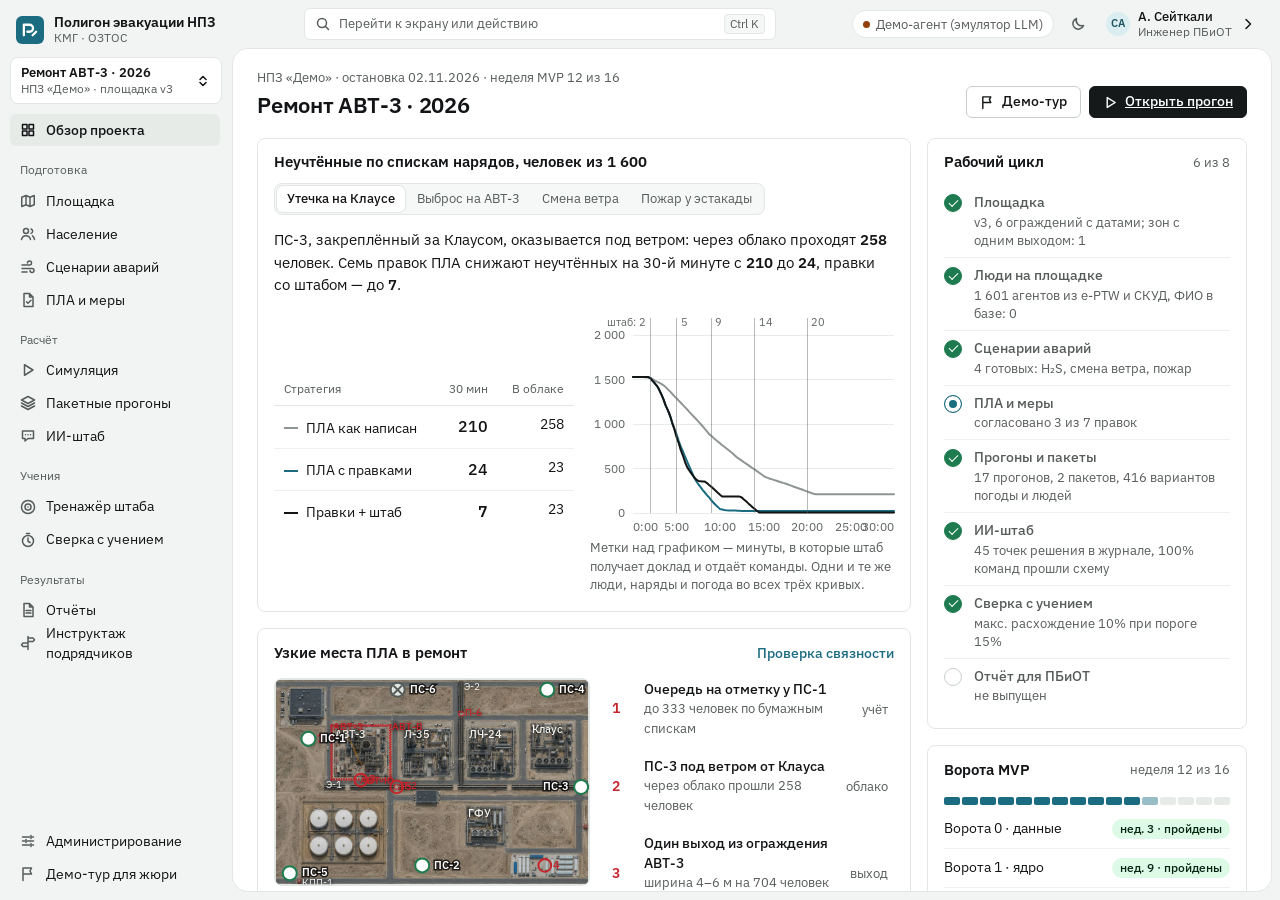
